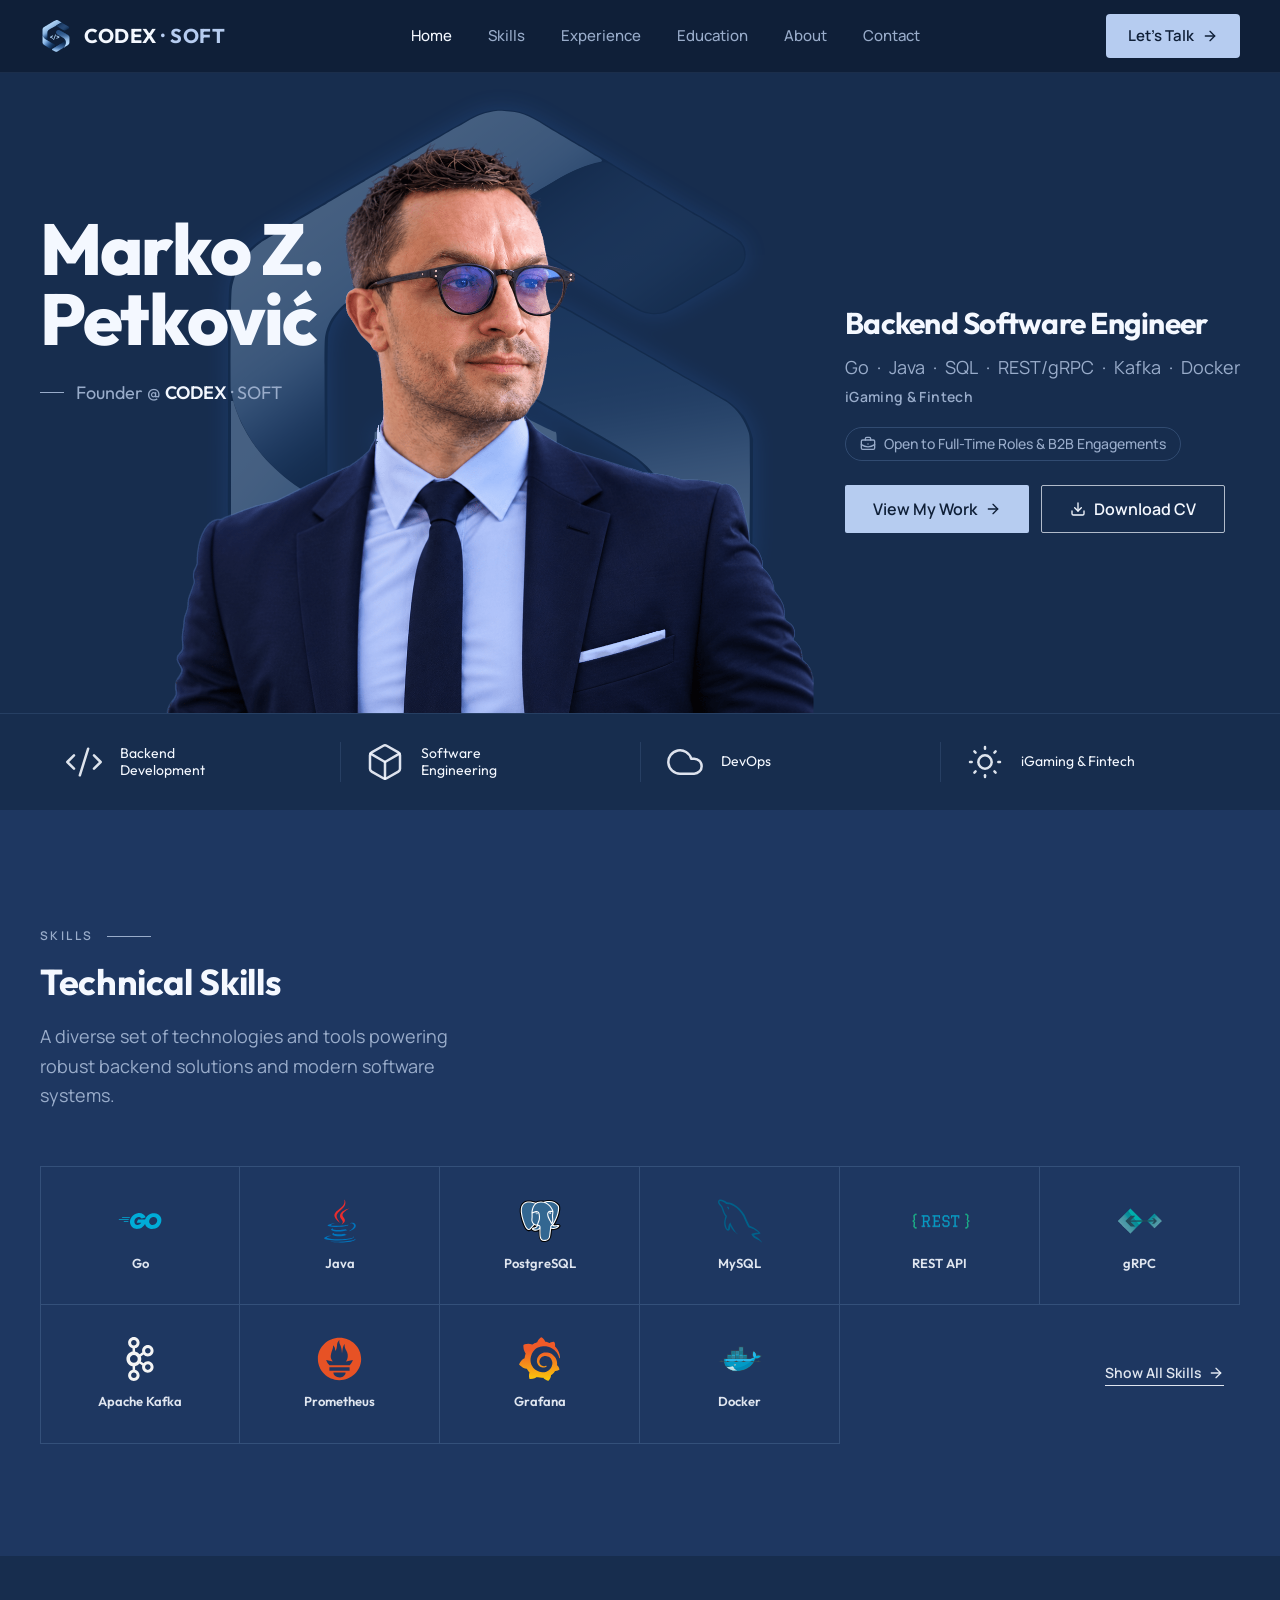
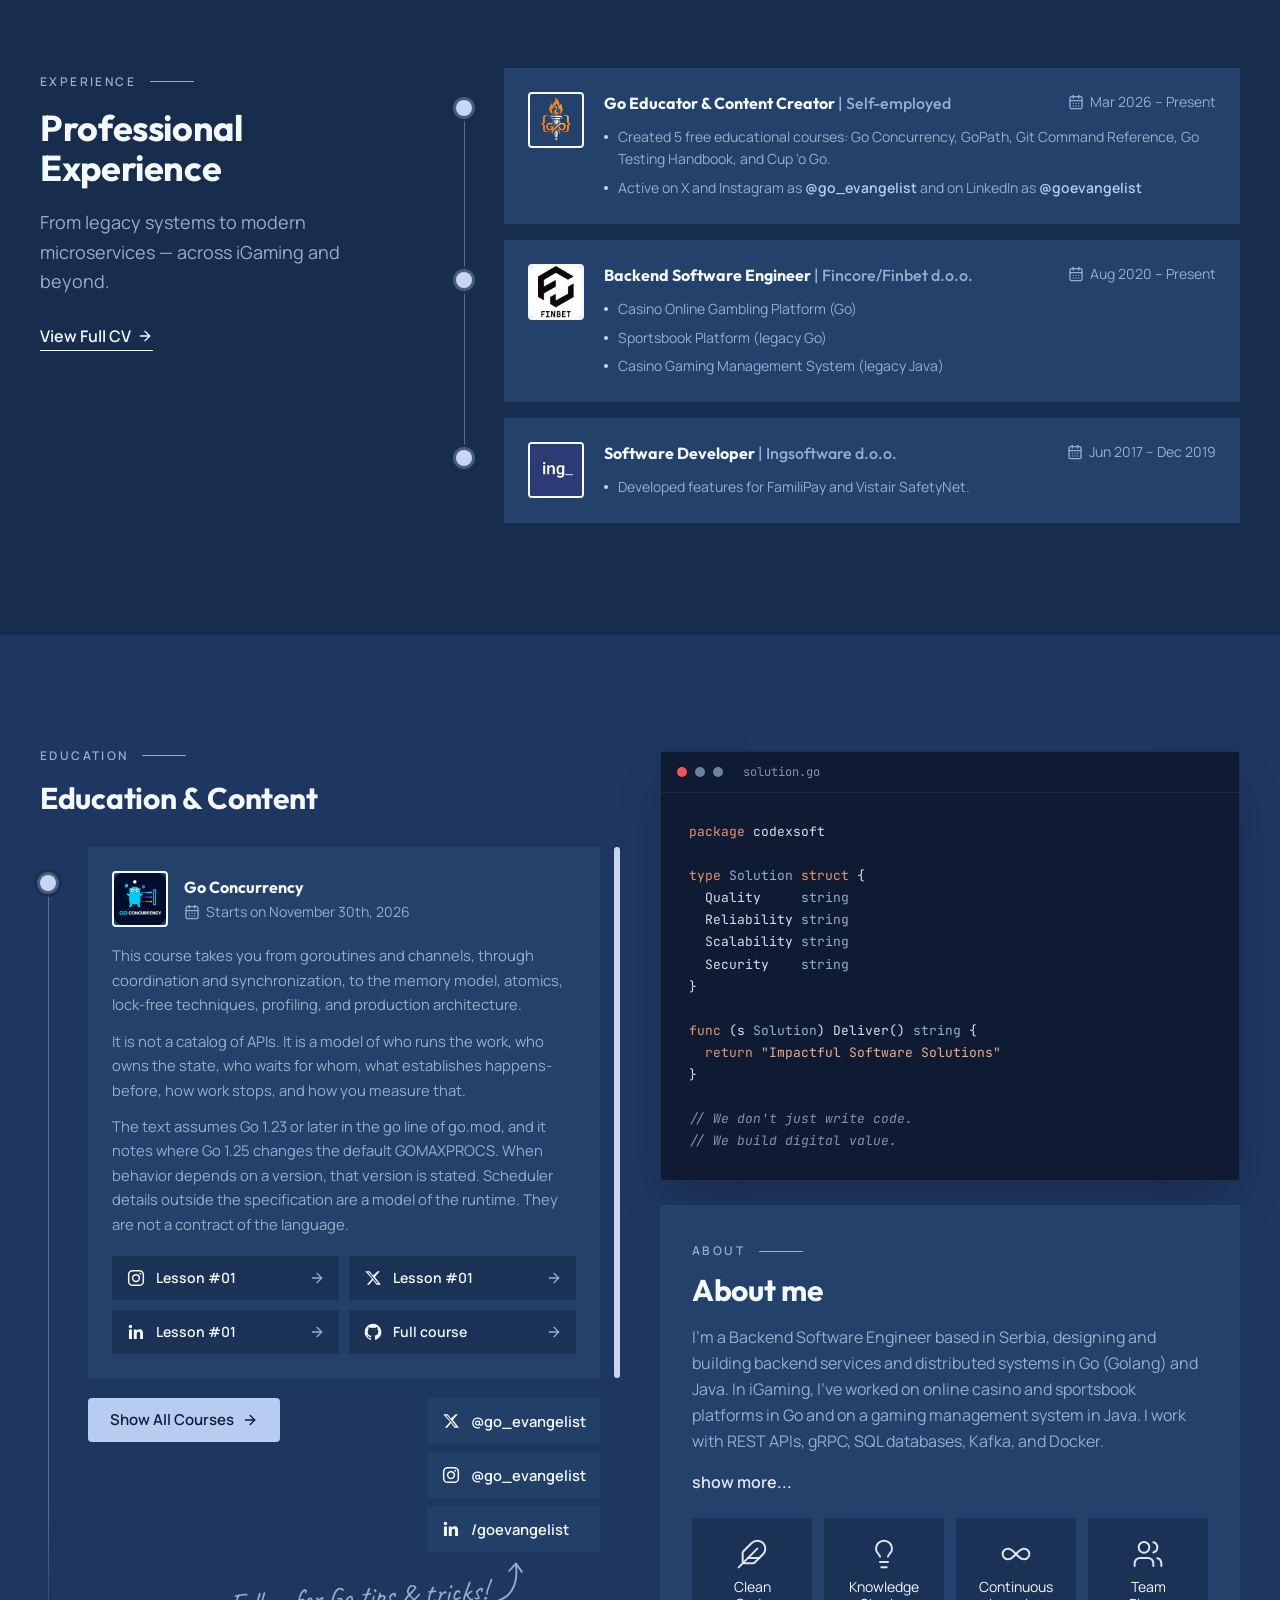
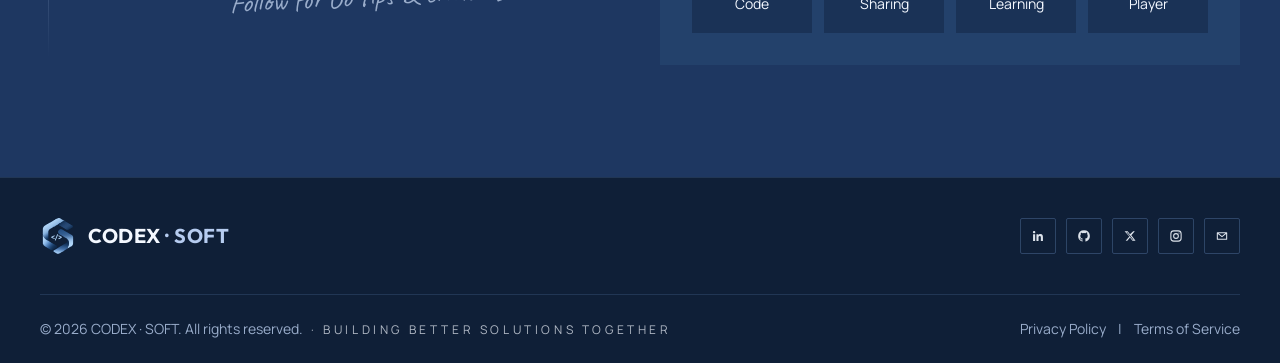
==== index.html @ 7da15341 "Add Prometheus and Grafana to Technical Skills between Kafka and Docker." ====
<!doctype html>
<html lang="en">
<head>
  <meta charset="utf-8">
  <meta name="viewport" content="width=device-width, initial-scale=1">
  <title>Marko Z. Petković — Go &amp; Java Backend Engineer | CODEX · SOFT</title>
  <meta name="description" content="Portfolio of Marko Z. Petković, a Go and Java backend engineer in Serbia. iGaming and fintech experience, plus free courses such as GoPath and Cup 'o Go.">
  <meta name="author" content="Marko Z. Petković">
  <meta name="theme-color" content="#0f1f37">
  <meta property="og:site_name" content="CODEX · SOFT">
  <meta property="og:title" content="Marko Z. Petković — Go &amp; Java Backend Engineer | CODEX · SOFT">
  <meta property="og:description" content="Portfolio of Marko Z. Petković, a Go and Java backend engineer in Serbia. iGaming and fintech experience, plus free courses such as GoPath and Cup 'o Go.">
  <meta property="og:type" content="website">
  <meta property="og:url" content="https://codexsoft-dev.github.io/">
  <meta property="og:image" content="https://codexsoft-dev.github.io/images/brand/og-image.jpg?v=20261127-2">
  <meta property="og:image:type" content="image/jpeg">
  <meta property="og:image:width" content="1200">
  <meta property="og:image:height" content="630">
  <meta property="og:image:alt" content="Marko Z. Petković — Backend Software Engineer, Founder @ CODEX · SOFT">
  <meta name="twitter:card" content="summary_large_image">
  <meta name="twitter:creator" content="@go_evangelist">
  <meta name="twitter:title" content="Marko Z. Petković — Go &amp; Java Backend Engineer | CODEX · SOFT">
  <meta name="twitter:description" content="Portfolio of Marko Z. Petković, a Go and Java backend engineer in Serbia. iGaming and fintech experience, plus free courses such as GoPath and Cup 'o Go.">
  <meta name="twitter:image" content="https://codexsoft-dev.github.io/images/brand/og-image.jpg?v=20261127-2">
  <meta name="twitter:image:alt" content="Marko Z. Petković — Backend Software Engineer, Founder @ CODEX · SOFT">
  <link rel="canonical" href="https://codexsoft-dev.github.io/">
  <link rel="icon" href="images/brand/favicon.svg" type="image/svg+xml">
  <link rel="icon" href="images/brand/favicon.png" type="image/png" sizes="64x64">
  <link rel="manifest" href="site.webmanifest">
  <link rel="apple-touch-icon" href="images/manifest/apple-touch-icon.png" sizes="180x180">
  <style>html{background-color:#0f1f37}</style>
  <link rel="preconnect" href="https://fonts.googleapis.com">
  <link rel="preconnect" href="https://fonts.gstatic.com" crossorigin>
  <link rel="stylesheet" href="https://fonts.googleapis.com/css2?family=Caveat:wght@700&amp;family=JetBrains+Mono:ital,wght@0,400;1,400&amp;family=Manrope:wght@400;500;600;700&amp;family=Outfit:wght@500;600;700&amp;display=swap">
  <link rel="stylesheet" href="css/style.css?v=20261127-2">
</head>
<body>
  <div class="min-h-screen bg-background">
    <header data-site-header="true" class="sticky top-0 z-40 border-b border-border/40 bg-chrome/95 backdrop-blur">
      <div class="mx-auto flex h-16 max-w-site items-center justify-between gap-6 px-6 lg:h-[4.5rem]">
        <a href="#home" class="flex min-w-0 items-center gap-3">
          <img alt="" aria-hidden="true" width="192" height="192" class="size-8 shrink-0 object-contain" src="images/brand/logo.svg">
          <span class="font-display font-bold tracking-wide whitespace-nowrap text-xl">CODEX <span class="text-primary">·</span> <span class="text-primary">SOFT</span></span>
        </a>
        <nav class="hidden items-center gap-9 lg:flex" aria-label="Primary">
          <a href="#home" class="text-sm font-medium transition-colors hover:text-foreground xl:text-[0.9375rem] text-foreground" data-nav-link>Home</a>
          <a href="#skills" class="text-sm font-medium transition-colors hover:text-foreground xl:text-[0.9375rem] text-muted-foreground" data-nav-link>Skills</a>
          <a href="#experience" class="text-sm font-medium transition-colors hover:text-foreground xl:text-[0.9375rem] text-muted-foreground" data-nav-link>Experience</a>
          <a href="#education" class="text-sm font-medium transition-colors hover:text-foreground xl:text-[0.9375rem] text-muted-foreground" data-nav-link>Education</a>
          <a href="#about" class="text-sm font-medium transition-colors hover:text-foreground xl:text-[0.9375rem] text-muted-foreground" data-nav-link>About</a>
          <button type="button" class="text-sm font-medium transition-colors hover:text-foreground xl:text-[0.9375rem] text-muted-foreground" data-contact-open>Contact</button>
        </nav>
        <button class="items-center justify-center gap-2 whitespace-nowrap cursor-pointer transition-colors focus-visible:outline-none focus-visible:ring-1 focus-visible:ring-ring disabled:pointer-events-none disabled:opacity-50 disabled:cursor-not-allowed [&amp;_svg]:pointer-events-none [&amp;_svg]:size-4 [&amp;_svg]:shrink-0 bg-primary font-semibold text-primary-foreground hover:bg-primary-glow rounded-md hidden h-11 px-[22px] text-[0.9375rem] lg:inline-flex" data-contact-open>Let's Talk <svg xmlns="http://www.w3.org/2000/svg" width="24" height="24" viewBox="0 0 24 24" fill="none" stroke="currentColor" stroke-width="2" stroke-linecap="round" stroke-linejoin="round" class="lucide lucide-arrow-right" aria-hidden="true"><path d="M5 12h14"></path><path d="m12 5 7 7-7 7"></path></svg></button>
        <button class="inline-flex items-center justify-center gap-2 whitespace-nowrap text-sm cursor-pointer transition-colors focus-visible:outline-none focus-visible:ring-1 focus-visible:ring-ring disabled:pointer-events-none disabled:opacity-50 disabled:cursor-not-allowed [&amp;_svg]:pointer-events-none [&amp;_svg]:size-4 [&amp;_svg]:shrink-0 rounded-sm bg-primary font-semibold text-primary-foreground hover:bg-primary-glow h-9 w-9 lg:hidden" aria-expanded="false" aria-controls="mobile-nav" data-menu-toggle>
          <svg xmlns="http://www.w3.org/2000/svg" width="24" height="24" viewBox="0 0 24 24" fill="none" stroke="currentColor" stroke-width="2" stroke-linecap="round" stroke-linejoin="round" class="lucide lucide-menu" aria-hidden="true" data-icon-open=""><path d="M4 5h16"></path><path d="M4 12h16"></path><path d="M4 19h16"></path></svg>
          <svg xmlns="http://www.w3.org/2000/svg" width="24" height="24" viewBox="0 0 24 24" fill="none" stroke="currentColor" stroke-width="2" stroke-linecap="round" stroke-linejoin="round" class="lucide lucide-x" aria-hidden="true" data-icon-close="" hidden=""><path d="M18 6 6 18"></path><path d="m6 6 12 12"></path></svg>
          <span class="sr-only" data-menu-label>Open menu</span>
        </button>
      </div>
      <nav id="mobile-nav" aria-label="Mobile" class="border-t border-border/50 bg-chrome lg:hidden" hidden>
        <div class="mx-auto flex max-w-site flex-col px-6 py-3">
          <a href="#home" class="font-medium transition-colors hover:text-foreground xl:text-[0.9375rem] text-foreground border-b border-border/40 py-3 text-[0.9375rem]" data-nav-link>Home</a>
          <a href="#skills" class="font-medium transition-colors hover:text-foreground xl:text-[0.9375rem] text-muted-foreground border-b border-border/40 py-3 text-[0.9375rem]" data-nav-link>Skills</a>
          <a href="#experience" class="font-medium transition-colors hover:text-foreground xl:text-[0.9375rem] text-muted-foreground border-b border-border/40 py-3 text-[0.9375rem]" data-nav-link>Experience</a>
          <a href="#education" class="font-medium transition-colors hover:text-foreground xl:text-[0.9375rem] text-muted-foreground border-b border-border/40 py-3 text-[0.9375rem]" data-nav-link>Education</a>
          <a href="#about" class="font-medium transition-colors hover:text-foreground xl:text-[0.9375rem] text-muted-foreground border-b border-border/40 py-3 text-[0.9375rem]" data-nav-link>About</a>
          <button type="button" class="font-medium transition-colors hover:text-foreground xl:text-[0.9375rem] text-muted-foreground py-3 text-left text-[0.9375rem]" data-contact-open>Contact</button>
        </div>
      </nav>
    </header>
    <main>
      <section id="home" class="relative overflow-hidden bg-background">
        <div class="relative mx-auto max-w-site px-6 md:grid md:grid-cols-[auto_minmax(0,1fr)] md:gap-x-10 lg:block lg:h-[clamp(600px,50vw,720px)]">
          <div class="animate-rise relative z-10 pt-10 md:self-center lg:absolute lg:left-6 lg:top-[22%] lg:pt-0">
            <h1 class="font-display text-5xl font-extrabold sm:text-6xl xl:text-7xl leading-[0.98] tracking-[-0.025em]">Marko Z.<br>Petković</h1>
            <p class="mt-5 flex items-center gap-3 font-display text-lg text-muted-foreground sm:text-xl lg:mt-6 lg:text-base xl:text-lg">
              <span class="h-px w-6 bg-muted-foreground" aria-hidden="true"></span>
              <span>Founder @ <span class="font-semibold text-foreground">CODEX</span> · SOFT</span>
            </p>
          </div>
          <div class="animate-rise relative z-10 mt-8 [animation-delay:120ms] md:mt-0 md:self-center md:justify-self-end md:pt-10 lg:absolute lg:left-[59%] lg:right-6 lg:top-[30%] lg:mt-0"><h2 class="font-display text-2xl font-bold tracking-tight sm:text-3xl md:text-2xl xl:text-3xl">Backend Software Engineer</h2><p class="mt-3 flex flex-wrap items-center gap-x-2 gap-y-1 text-sm text-muted-foreground sm:text-base xl:text-lg">
            <span class="flex items-center gap-2">Go</span>
            <span class="flex items-center gap-2"><span aria-hidden="true">·</span>Java</span>
            <span class="flex items-center gap-2"><span aria-hidden="true">·</span>SQL</span>
            <span class="flex items-center gap-2"><span aria-hidden="true">·</span>REST/gRPC</span>
            <span class="flex items-center gap-2"><span aria-hidden="true">·</span>Kafka</span>
            <span class="flex items-center gap-2"><span aria-hidden="true">·</span>Docker</span>
          </p><p class="mt-1.5 text-sm font-semibold tracking-wide text-muted-foreground">iGaming &amp; Fintech</p><p class="mt-5 inline-flex items-center gap-2 rounded-full border border-border px-3.5 py-1.5 text-xs font-medium text-muted-foreground sm:text-sm"><svg xmlns="http://www.w3.org/2000/svg" width="24" height="24" viewBox="0 0 24 24" fill="none" stroke="currentColor" stroke-width="2" stroke-linecap="round" stroke-linejoin="round" class="lucide lucide-briefcase-business size-4" aria-hidden="true"><path d="M12 12h.01"></path><path d="M16 6V4a2 2 0 0 0-2-2h-4a2 2 0 0 0-2 2v2"></path><path d="M22 13a18.15 18.15 0 0 1-20 0"></path><rect width="20" height="14" x="2" y="6" rx="2"></rect></svg>Open to Full-Time Roles &amp; B2B Engagements</p><div class="mt-6 hidden lg:block">
            <div class="flex flex-wrap items-center gap-3">
              <a href="#experience" class="inline-flex items-center justify-center gap-2 whitespace-nowrap cursor-pointer transition-colors focus-visible:outline-none focus-visible:ring-1 focus-visible:ring-ring disabled:pointer-events-none disabled:opacity-50 disabled:cursor-not-allowed [&amp;_svg]:pointer-events-none [&amp;_svg]:size-4 [&amp;_svg]:shrink-0 rounded-sm bg-primary font-semibold text-primary-foreground hover:bg-primary-glow h-12 px-7 text-base">View My Work <svg xmlns="http://www.w3.org/2000/svg" width="24" height="24" viewBox="0 0 24 24" fill="none" stroke="currentColor" stroke-width="2" stroke-linecap="round" stroke-linejoin="round" class="lucide lucide-arrow-right" aria-hidden="true"><path d="M5 12h14"></path><path d="m12 5 7 7-7 7"></path></svg></a>
              <a href="#experience" class="inline-flex items-center justify-center gap-2 whitespace-nowrap cursor-pointer transition-colors focus-visible:outline-none focus-visible:ring-1 focus-visible:ring-ring disabled:pointer-events-none disabled:opacity-50 disabled:cursor-not-allowed [&amp;_svg]:pointer-events-none [&amp;_svg]:size-4 [&amp;_svg]:shrink-0 rounded-sm border border-foreground/70 font-semibold text-foreground hover:bg-foreground/10 h-12 px-7 text-base"><svg xmlns="http://www.w3.org/2000/svg" width="24" height="24" viewBox="0 0 24 24" fill="none" stroke="currentColor" stroke-width="2" stroke-linecap="round" stroke-linejoin="round" class="lucide lucide-download" aria-hidden="true"><path d="M12 15V3"></path><path d="M21 15v4a2 2 0 0 1-2 2H5a2 2 0 0 1-2-2v-4"></path><path d="m7 10 5 5 5-5"></path></svg> Download CV</a>
            </div>
          </div></div>
          <div class="hero-portrait relative ml-auto mt-[calc(1.125rem+16.6%)] w-[90%] max-w-[520px] sm:mx-auto sm:mt-[calc(1.125rem+96px)] md:col-span-2 lg:absolute lg:bottom-0 lg:left-[38%] lg:mt-0 lg:w-[48%] lg:max-w-none lg:-translate-x-1/2">
            <img alt="" aria-hidden="true" width="1131" height="1302" decoding="async" class="hero-logo" src="images/brand/logo-hero.svg">
            <img alt="Portrait of Marko Z. Petković, Go and Java backend engineer" width="1274" height="1124" fetchpriority="high" class="relative block h-auto w-full" src="images/hero/hero-portrait.png">
          </div>
        </div>
        <div class="border-t border-border/60 lg:hidden">
          <div class="mx-auto max-w-site px-5 py-5 sm:px-6">
            <div class="hero-cta flex flex-wrap items-center gap-3">
              <a href="#experience" class="inline-flex items-center justify-center gap-2 whitespace-nowrap cursor-pointer transition-colors focus-visible:outline-none focus-visible:ring-1 focus-visible:ring-ring disabled:pointer-events-none disabled:opacity-50 disabled:cursor-not-allowed [&amp;_svg]:pointer-events-none [&amp;_svg]:size-4 [&amp;_svg]:shrink-0 rounded-sm bg-primary font-semibold text-primary-foreground hover:bg-primary-glow h-12 px-7 text-base">View My Work <svg xmlns="http://www.w3.org/2000/svg" width="24" height="24" viewBox="0 0 24 24" fill="none" stroke="currentColor" stroke-width="2" stroke-linecap="round" stroke-linejoin="round" class="lucide lucide-arrow-right" aria-hidden="true"><path d="M5 12h14"></path><path d="m12 5 7 7-7 7"></path></svg></a>
              <a href="#experience" class="inline-flex items-center justify-center gap-2 whitespace-nowrap cursor-pointer transition-colors focus-visible:outline-none focus-visible:ring-1 focus-visible:ring-ring disabled:pointer-events-none disabled:opacity-50 disabled:cursor-not-allowed [&amp;_svg]:pointer-events-none [&amp;_svg]:size-4 [&amp;_svg]:shrink-0 rounded-sm border border-foreground/70 font-semibold text-foreground hover:bg-foreground/10 h-12 px-7 text-base"><svg xmlns="http://www.w3.org/2000/svg" width="24" height="24" viewBox="0 0 24 24" fill="none" stroke="currentColor" stroke-width="2" stroke-linecap="round" stroke-linejoin="round" class="lucide lucide-download" aria-hidden="true"><path d="M12 15V3"></path><path d="M21 15v4a2 2 0 0 1-2 2H5a2 2 0 0 1-2-2v-4"></path><path d="m7 10 5 5 5-5"></path></svg> Download CV</a>
              <button class="inline-flex items-center justify-center gap-2 whitespace-nowrap cursor-pointer transition-colors focus-visible:outline-none focus-visible:ring-1 focus-visible:ring-ring disabled:pointer-events-none disabled:opacity-50 disabled:cursor-not-allowed [&amp;_svg]:pointer-events-none [&amp;_svg]:size-4 [&amp;_svg]:shrink-0 rounded-sm bg-primary font-semibold text-primary-foreground hover:bg-primary-glow h-12 px-7 text-base md:ml-auto" data-contact-open>Let's Talk <svg xmlns="http://www.w3.org/2000/svg" width="24" height="24" viewBox="0 0 24 24" fill="none" stroke="currentColor" stroke-width="2" stroke-linecap="round" stroke-linejoin="round" class="lucide lucide-arrow-right" aria-hidden="true"><path d="M5 12h14"></path><path d="m12 5 7 7-7 7"></path></svg></button>
            </div>
          </div>
        </div>
        <div class="border-t border-border/60">
          <ul class="mx-auto grid max-w-site grid-cols-2 md:grid-cols-4 md:px-6 md:py-7">
            <li class="flex min-w-0 items-center gap-4 px-6 py-5 md:gap-3 md:px-4 md:py-0 lg:gap-4 lg:px-6 border-b border-border/60 md:border-b-0 md:pl-0">
              <svg xmlns="http://www.w3.org/2000/svg" width="24" height="24" viewBox="0 0 24 24" fill="none" stroke="currentColor" stroke-width="1.5" stroke-linecap="round" stroke-linejoin="round" class="lucide lucide-code-xml size-8 shrink-0 text-foreground/90 lg:size-10" aria-hidden="true"><path d="m18 16 4-4-4-4"></path><path d="m6 8-4 4 4 4"></path><path d="m14.5 4-5 16"></path></svg>
              <span class="font-display text-sm leading-tight">
                <span class="block">Backend</span>
                <span class="block">Development</span>
              </span>
            </li>
            <li class="flex min-w-0 items-center gap-4 px-6 py-5 md:gap-3 md:px-4 md:py-0 lg:gap-4 lg:px-6 border-l border-b border-border/60 md:border-b-0 md:border-l md:border-border/60">
              <svg xmlns="http://www.w3.org/2000/svg" width="24" height="24" viewBox="0 0 24 24" fill="none" stroke="currentColor" stroke-width="1.5" stroke-linecap="round" stroke-linejoin="round" class="lucide lucide-box size-8 shrink-0 text-foreground/90 lg:size-10" aria-hidden="true"><path d="M21 8a2 2 0 0 0-1-1.73l-7-4a2 2 0 0 0-2 0l-7 4A2 2 0 0 0 3 8v8a2 2 0 0 0 1 1.73l7 4a2 2 0 0 0 2 0l7-4A2 2 0 0 0 21 16Z"></path><path d="m3.3 7 8.7 5 8.7-5"></path><path d="M12 22V12"></path></svg>
              <span class="font-display text-sm leading-tight">
                <span class="block">Software</span>
                <span class="block">Engineering</span>
              </span>
            </li>
            <li class="flex min-w-0 items-center gap-4 px-6 py-5 md:gap-3 md:px-4 md:py-0 lg:gap-4 lg:px-6 md:border-l md:border-border/60">
              <svg xmlns="http://www.w3.org/2000/svg" width="24" height="24" viewBox="0 0 24 24" fill="none" stroke="currentColor" stroke-width="1.5" stroke-linecap="round" stroke-linejoin="round" class="lucide lucide-cloud size-8 shrink-0 text-foreground/90 lg:size-10" aria-hidden="true"><path d="M17.5 19H9a7 7 0 1 1 6.71-9h1.79a4.5 4.5 0 1 1 0 9Z"></path></svg>
              <span class="font-display text-sm leading-tight">
                <span class="block">DevOps</span>
              </span>
            </li>
            <li class="flex min-w-0 items-center gap-4 px-6 py-5 md:gap-3 md:px-4 md:py-0 lg:gap-4 lg:px-6 border-l border-border/60 md:border-l md:border-border/60">
              <svg xmlns="http://www.w3.org/2000/svg" width="24" height="24" viewBox="0 0 24 24" fill="none" stroke="currentColor" stroke-width="1.5" stroke-linecap="round" stroke-linejoin="round" class="lucide lucide-sun-medium size-8 shrink-0 text-foreground/90 lg:size-10" aria-hidden="true"><circle cx="12" cy="12" r="4"></circle><path d="M12 3v1"></path><path d="M12 20v1"></path><path d="M3 12h1"></path><path d="M20 12h1"></path><path d="m18.364 5.636-.707.707"></path><path d="m6.343 17.657-.707.707"></path><path d="m5.636 5.636.707.707"></path><path d="m17.657 17.657.707.707"></path></svg>
              <span class="font-display text-sm leading-tight">
                <span class="block">iGaming &amp; Fintech</span>
              </span>
            </li>
          </ul>
        </div>
      </section>
      <section id="skills" class="bg-band py-20 lg:py-28">
        <div class="mx-auto max-w-site px-6"><p class="eyebrow">Skills</p><h2 class="section-title mt-4">Technical Skills</h2><p class="mt-5 max-w-md text-lg leading-relaxed text-muted-foreground">A diverse set of technologies and tools powering robust backend solutions and modern software systems.</p><p class="animate-rise mt-3 max-w-md text-lg leading-relaxed text-muted-foreground" data-skills-more hidden>Technologies, tools, and engineering practices behind reliable, scalable, and maintainable backend systems.</p><ul class="mt-12 flex flex-wrap justify-center gap-y-9 lg:mt-14 lg:gap-y-0" data-skills-grid>
          <li class="group flex min-w-0 basis-1/3 flex-col items-center gap-3 text-center md:basis-1/6 lg:border-b lg:border-r lg:border-border lg:px-3 lg:py-8 lg:border-l lg:border-t">
            <img alt="" aria-hidden="true" loading="lazy" class="h-9 w-14 object-contain transition-transform duration-300 group-hover:-translate-y-1 lg:h-11 lg:w-16" src="images/tech/go.svg">
            <span class="font-display text-xs font-semibold text-foreground/90 min-[481px]:text-[13px]">Go</span>
          </li>
          <li class="group flex min-w-0 basis-1/3 flex-col items-center gap-3 text-center md:basis-1/6 lg:border-b lg:border-r lg:border-border lg:px-3 lg:py-8 lg:border-t">
            <img alt="" aria-hidden="true" loading="lazy" class="h-9 w-14 object-contain transition-transform duration-300 group-hover:-translate-y-1 lg:h-11 lg:w-16" src="images/tech/java.svg">
            <span class="font-display text-xs font-semibold text-foreground/90 min-[481px]:text-[13px]">Java</span>
          </li>
          <li class="group flex min-w-0 basis-1/3 flex-col items-center gap-3 text-center md:basis-1/6 lg:border-b lg:border-r lg:border-border lg:px-3 lg:py-8 lg:border-t">
            <img alt="" aria-hidden="true" loading="lazy" class="h-9 w-14 object-contain transition-transform duration-300 group-hover:-translate-y-1 lg:h-11 lg:w-16" src="images/tech/postgresql.svg">
            <span class="font-display text-xs font-semibold text-foreground/90 min-[481px]:text-[13px]">PostgreSQL</span>
          </li>
          <li class="group flex min-w-0 basis-1/3 flex-col items-center gap-3 text-center md:basis-1/6 lg:border-b lg:border-r lg:border-border lg:px-3 lg:py-8 lg:border-t">
            <img alt="" aria-hidden="true" loading="lazy" class="h-9 w-14 object-contain transition-transform duration-300 group-hover:-translate-y-1 lg:h-11 lg:w-16" src="images/tech/mysql.svg">
            <span class="font-display text-xs font-semibold text-foreground/90 min-[481px]:text-[13px]">MySQL</span>
          </li>
          <li class="group flex min-w-0 basis-1/3 flex-col items-center gap-3 text-center md:basis-1/6 lg:border-b lg:border-r lg:border-border lg:px-3 lg:py-8 lg:border-t">
            <img alt="" aria-hidden="true" loading="lazy" class="h-9 w-14 object-contain transition-transform duration-300 group-hover:-translate-y-1 lg:h-11 lg:w-16" src="images/tech/rest.png">
            <span class="font-display text-xs font-semibold text-foreground/90 min-[481px]:text-[13px]">REST API</span>
          </li>
          <li class="group flex min-w-0 basis-1/3 flex-col items-center gap-3 text-center md:basis-1/6 lg:border-b lg:border-r lg:border-border lg:px-3 lg:py-8 lg:border-t">
            <img alt="" aria-hidden="true" loading="lazy" class="h-9 w-14 object-contain transition-transform duration-300 group-hover:-translate-y-1 lg:h-11 lg:w-16" src="images/tech/grpc.svg">
            <span class="font-display text-xs font-semibold text-foreground/90 min-[481px]:text-[13px]">gRPC</span>
          </li>
          <li class="group flex min-w-0 basis-1/3 flex-col items-center gap-3 text-center md:basis-1/6 lg:border-b lg:border-r lg:border-border lg:px-3 lg:py-8 lg:border-l">
            <img alt="" aria-hidden="true" loading="lazy" class="h-9 w-14 object-contain transition-transform duration-300 group-hover:-translate-y-1 lg:h-11 lg:w-16" src="images/tech/kafka.svg">
            <span class="font-display text-xs font-semibold text-foreground/90 min-[481px]:text-[13px]">Apache Kafka</span>
          </li>
          <li class="group flex min-w-0 basis-1/3 flex-col items-center gap-3 text-center md:basis-1/6 lg:border-b lg:border-r lg:border-border lg:px-3 lg:py-8">
            <img alt="" aria-hidden="true" loading="lazy" class="h-9 w-14 object-contain transition-transform duration-300 group-hover:-translate-y-1 lg:h-11 lg:w-16" src="images/tech/prometheus.svg">
            <span class="font-display text-xs font-semibold text-foreground/90 min-[481px]:text-[13px]">Prometheus</span>
          </li>
          <li class="group flex min-w-0 basis-1/3 flex-col items-center gap-3 text-center md:basis-1/6 lg:border-b lg:border-r lg:border-border lg:px-3 lg:py-8">
            <img alt="" aria-hidden="true" loading="lazy" class="h-9 w-14 object-contain transition-transform duration-300 group-hover:-translate-y-1 lg:h-11 lg:w-16" src="images/tech/grafana.svg">
            <span class="font-display text-xs font-semibold text-foreground/90 min-[481px]:text-[13px]">Grafana</span>
          </li>
          <li class="group flex min-w-0 basis-1/3 flex-col items-center gap-3 text-center md:basis-1/6 lg:border-b lg:border-r lg:border-border lg:px-3 lg:py-8">
            <img alt="" aria-hidden="true" loading="lazy" class="h-9 w-14 object-contain transition-transform duration-300 group-hover:-translate-y-1 lg:h-11 lg:w-16" src="images/tech/docker.svg">
            <span class="font-display text-xs font-semibold text-foreground/90 min-[481px]:text-[13px]">Docker</span>
          </li>
          <li class="group flex min-w-0 basis-1/3 flex-col items-center gap-3 text-center md:basis-1/6 lg:border-b lg:border-r lg:border-border lg:px-3 lg:py-8 animate-rise" data-skill-extra hidden>
            <img alt="" aria-hidden="true" loading="lazy" class="h-9 w-14 object-contain transition-transform duration-300 group-hover:-translate-y-1 lg:h-11 lg:w-16" src="images/tech/rabbitmq.svg">
            <span class="font-display text-xs font-semibold text-foreground/90 min-[481px]:text-[13px]">RabbitMQ</span>
          </li>
          <li class="group flex min-w-0 basis-1/3 flex-col items-center gap-3 text-center md:basis-1/6 lg:border-b lg:border-r lg:border-border lg:px-3 lg:py-8 animate-rise" data-skill-extra hidden>
            <img alt="" aria-hidden="true" loading="lazy" class="h-9 w-14 object-contain transition-transform duration-300 group-hover:-translate-y-1 lg:h-11 lg:w-16" src="images/tech/mongodb.svg">
            <span class="font-display text-xs font-semibold text-foreground/90 min-[481px]:text-[13px]">MongoDB</span>
          </li>
          <li class="group flex min-w-0 basis-1/3 flex-col items-center gap-3 text-center md:basis-1/6 lg:border-b lg:border-r lg:border-border lg:px-3 lg:py-8 lg:border-l animate-rise" data-skill-extra hidden>
            <img alt="" aria-hidden="true" loading="lazy" class="h-9 w-14 object-contain transition-transform duration-300 group-hover:-translate-y-1 lg:h-11 lg:w-16" src="images/tech/mariadb.svg">
            <span class="font-display text-xs font-semibold text-foreground/90 min-[481px]:text-[13px]">MariaDB</span>
          </li>
          <li class="group flex min-w-0 basis-1/3 flex-col items-center gap-3 text-center md:basis-1/6 lg:border-b lg:border-r lg:border-border lg:px-3 lg:py-8 animate-rise" data-skill-extra hidden>
            <img alt="" aria-hidden="true" loading="lazy" class="h-9 w-14 object-contain transition-transform duration-300 group-hover:-translate-y-1 lg:h-11 lg:w-16" src="images/tech/redis.svg">
            <span class="font-display text-xs font-semibold text-foreground/90 min-[481px]:text-[13px]">Redis</span>
          </li>
          <li class="group flex min-w-0 basis-1/3 flex-col items-center gap-3 text-center md:basis-1/6 lg:border-b lg:border-r lg:border-border lg:px-3 lg:py-8 animate-rise" data-skill-extra hidden>
            <img alt="" aria-hidden="true" loading="lazy" class="h-9 w-14 object-contain transition-transform duration-300 group-hover:-translate-y-1 lg:h-11 lg:w-16" src="images/tech/kubernetes.svg">
            <span class="font-display text-xs font-semibold text-foreground/90 min-[481px]:text-[13px]">Kubernetes</span>
          </li>
          <li class="group flex min-w-0 basis-1/3 flex-col items-center gap-3 text-center md:basis-1/6 lg:border-b lg:border-r lg:border-border lg:px-3 lg:py-8 animate-rise" data-skill-extra hidden>
            <img alt="" aria-hidden="true" loading="lazy" class="h-9 w-14 object-contain transition-transform duration-300 group-hover:-translate-y-1 lg:h-11 lg:w-16" src="images/tech/terraform.svg">
            <span class="font-display text-xs font-semibold text-foreground/90 min-[481px]:text-[13px]">Terraform</span>
          </li>
          <li class="group flex min-w-0 basis-1/3 flex-col items-center gap-3 text-center md:basis-1/6 lg:border-b lg:border-r lg:border-border lg:px-3 lg:py-8 animate-rise" data-skill-extra hidden>
            <img alt="" aria-hidden="true" loading="lazy" class="h-9 w-14 object-contain transition-transform duration-300 group-hover:-translate-y-1 lg:h-11 lg:w-16" src="images/tech/gcp.svg">
            <span class="font-display text-xs font-semibold text-foreground/90 min-[481px]:text-[13px]">GCP</span>
          </li>
          <li class="group flex min-w-0 basis-1/3 flex-col items-center gap-3 text-center md:basis-1/6 lg:border-b lg:border-r lg:border-border lg:px-3 lg:py-8 animate-rise" data-skill-extra hidden>
            <img alt="" aria-hidden="true" loading="lazy" class="h-9 w-14 object-contain transition-transform duration-300 group-hover:-translate-y-1 lg:h-11 lg:w-16" src="images/tech/aws.svg">
            <span class="font-display text-xs font-semibold text-foreground/90 min-[481px]:text-[13px]">AWS</span>
          </li>
          <li class="group flex min-w-0 basis-1/3 flex-col items-center gap-3 text-center md:basis-1/6 lg:border-b lg:border-r lg:border-border lg:px-3 lg:py-8 lg:border-l animate-rise" data-skill-extra hidden>
            <img alt="" aria-hidden="true" loading="lazy" class="h-9 w-14 object-contain transition-transform duration-300 group-hover:-translate-y-1 lg:h-11 lg:w-16" src="images/tech/azure.svg">
            <span class="font-display text-xs font-semibold text-foreground/90 min-[481px]:text-[13px]">Azure</span>
          </li>
          <li class="flex basis-1/3 items-center justify-center md:justify-end lg:pr-4" data-skills-expand-row>
            <button type="button" aria-expanded="false" class="link-underline inline-flex items-center gap-1.5 text-sm font-semibold text-foreground/90 hover:text-foreground" data-skills-expand>Show All Skills <svg xmlns="http://www.w3.org/2000/svg" width="24" height="24" viewBox="0 0 24 24" fill="none" stroke="currentColor" stroke-width="2" stroke-linecap="round" stroke-linejoin="round" class="lucide lucide-arrow-right size-4" aria-hidden="true"><path d="M5 12h14"></path><path d="m12 5 7 7-7 7"></path></svg></button>
          </li>
        </ul><div class="mt-10 flex justify-center md:justify-end lg:pr-4" data-skills-collapse-row hidden>
          <button type="button" aria-expanded="true" class="link-underline inline-flex items-center gap-1.5 text-sm font-semibold text-foreground/90 hover:text-foreground" data-skills-collapse>Show Fewer Skills <svg xmlns="http://www.w3.org/2000/svg" width="24" height="24" viewBox="0 0 24 24" fill="none" stroke="currentColor" stroke-width="2" stroke-linecap="round" stroke-linejoin="round" class="lucide lucide-arrow-left size-4" aria-hidden="true"><path d="m12 19-7-7 7-7"></path><path d="M19 12H5"></path></svg></button>
        </div></div>
      </section>
      <section id="experience" class="bg-background py-20 lg:py-28">
        <div class="mx-auto grid max-w-site gap-12 px-6 lg:grid-cols-[minmax(0,22rem)_minmax(0,1fr)] lg:gap-16">
          <div><p class="eyebrow">Experience</p><h2 class="section-title mt-4">Professional <br class="hidden lg:block">Experience</h2><p class="mt-5 max-w-sm text-lg leading-relaxed text-muted-foreground">From legacy systems to modern microservices — across iGaming and beyond.</p><a href="#experience" class="link-underline mt-7 inline-flex items-center gap-1.5 text-base font-semibold">View Full CV <svg xmlns="http://www.w3.org/2000/svg" width="24" height="24" viewBox="0 0 24 24" fill="none" stroke="currentColor" stroke-width="2" stroke-linecap="round" stroke-linejoin="round" class="lucide lucide-arrow-right size-4" aria-hidden="true"><path d="M5 12h14"></path><path d="m12 5 7 7-7 7"></path></svg></a></div>
          <ol class="relative space-y-4 pl-9 lg:pl-12">
            <span aria-hidden="true" class="absolute bottom-14 left-[7.5px] top-12 w-px bg-rail"></span>
            <li class="relative">
              <span aria-hidden="true" class="timeline-node absolute -left-9 top-8 lg:-left-12"></span>
              <article class="flex gap-4 bg-card p-5 sm:gap-5 sm:p-6">
                <img alt="Go Evangelist logo" width="128" height="128" loading="lazy" class="size-11 shrink-0 rounded-md border-2 border-foreground object-cover sm:size-14" src="images/experience/go-evangelist.png">
                <div class="min-w-0 flex-1">
                  <div class="flex flex-col gap-1 sm:flex-row sm:items-start sm:justify-between sm:gap-6">
                    <h3 class="font-display text-base font-bold leading-snug">Go Educator &amp; Content Creator<span class="font-medium text-muted-foreground"> | Self-employed</span></h3>
                    <span class="flex shrink-0 items-center gap-1.5 text-sm text-muted-foreground"><svg xmlns="http://www.w3.org/2000/svg" width="24" height="24" viewBox="0 0 24 24" fill="none" stroke="currentColor" stroke-width="2" stroke-linecap="round" stroke-linejoin="round" class="lucide lucide-calendar-days size-4" aria-hidden="true"><path d="M8 2v4"></path><path d="M16 2v4"></path><rect width="18" height="18" x="3" y="4" rx="2"></rect><path d="M3 10h18"></path><path d="M8 14h.01"></path><path d="M12 14h.01"></path><path d="M16 14h.01"></path><path d="M8 18h.01"></path><path d="M12 18h.01"></path><path d="M16 18h.01"></path></svg>Mar 2026 – Present</span>
                  </div>
                  <ul class="mt-3 space-y-1.5 text-sm leading-relaxed text-muted-foreground">
                    <li class="flex gap-2.5">
                      <span aria-hidden="true" class="mt-[0.55rem] size-1 shrink-0 rounded-full bg-node"></span>
                      <span><span>Created 5 free educational courses: Go Concurrency, GoPath, Git Command Reference, Go Testing Handbook, and Cup 'o Go.</span></span>
                    </li>
                    <li class="flex gap-2.5">
                      <span aria-hidden="true" class="mt-[0.55rem] size-1 shrink-0 rounded-full bg-node"></span>
                      <span><span>Active on X and Instagram as </span><strong class="font-semibold text-primary">@go_evangelist</strong><span> and on LinkedIn as </span><strong class="font-semibold text-primary">@goevangelist</strong><span></span></span>
                    </li>
                  </ul>
                </div>
              </article>
            </li>
            <li class="relative">
              <span aria-hidden="true" class="timeline-node absolute -left-9 top-8 lg:-left-12"></span>
              <article class="flex gap-4 bg-card p-5 sm:gap-5 sm:p-6">
                <img alt="Fincore/Finbet logo" width="128" height="128" loading="lazy" class="size-11 shrink-0 rounded-md border-2 border-foreground object-cover sm:size-14" src="images/experience/finbet.png">
                <div class="min-w-0 flex-1">
                  <div class="flex flex-col gap-1 sm:flex-row sm:items-start sm:justify-between sm:gap-6">
                    <h3 class="font-display text-base font-bold leading-snug">Backend Software Engineer<span class="font-medium text-muted-foreground"> | Fincore/Finbet d.o.o.</span></h3>
                    <span class="flex shrink-0 items-center gap-1.5 text-sm text-muted-foreground"><svg xmlns="http://www.w3.org/2000/svg" width="24" height="24" viewBox="0 0 24 24" fill="none" stroke="currentColor" stroke-width="2" stroke-linecap="round" stroke-linejoin="round" class="lucide lucide-calendar-days size-4" aria-hidden="true"><path d="M8 2v4"></path><path d="M16 2v4"></path><rect width="18" height="18" x="3" y="4" rx="2"></rect><path d="M3 10h18"></path><path d="M8 14h.01"></path><path d="M12 14h.01"></path><path d="M16 14h.01"></path><path d="M8 18h.01"></path><path d="M12 18h.01"></path><path d="M16 18h.01"></path></svg>Aug 2020 – Present</span>
                  </div>
                  <ul class="mt-3 space-y-1.5 text-sm leading-relaxed text-muted-foreground">
                    <li class="flex gap-2.5">
                      <span aria-hidden="true" class="mt-[0.55rem] size-1 shrink-0 rounded-full bg-node"></span>
                      <span><span>Casino Online Gambling Platform (Go)</span></span>
                    </li>
                    <li class="flex gap-2.5">
                      <span aria-hidden="true" class="mt-[0.55rem] size-1 shrink-0 rounded-full bg-node"></span>
                      <span><span>Sportsbook Platform (legacy Go)</span></span>
                    </li>
                    <li class="flex gap-2.5">
                      <span aria-hidden="true" class="mt-[0.55rem] size-1 shrink-0 rounded-full bg-node"></span>
                      <span><span>Casino Gaming Management System (legacy Java)</span></span>
                    </li>
                  </ul>
                </div>
              </article>
            </li>
            <li class="relative">
              <span aria-hidden="true" class="timeline-node absolute -left-9 top-8 lg:-left-12"></span>
              <article class="flex gap-4 bg-card p-5 sm:gap-5 sm:p-6">
                <img alt="Ingsoftware logo" width="128" height="128" loading="lazy" class="size-11 shrink-0 rounded-md border-2 border-foreground object-cover sm:size-14" src="images/experience/ingsoftware.png">
                <div class="min-w-0 flex-1">
                  <div class="flex flex-col gap-1 sm:flex-row sm:items-start sm:justify-between sm:gap-6">
                    <h3 class="font-display text-base font-bold leading-snug">Software Developer<span class="font-medium text-muted-foreground"> | Ingsoftware d.o.o.</span></h3>
                    <span class="flex shrink-0 items-center gap-1.5 text-sm text-muted-foreground"><svg xmlns="http://www.w3.org/2000/svg" width="24" height="24" viewBox="0 0 24 24" fill="none" stroke="currentColor" stroke-width="2" stroke-linecap="round" stroke-linejoin="round" class="lucide lucide-calendar-days size-4" aria-hidden="true"><path d="M8 2v4"></path><path d="M16 2v4"></path><rect width="18" height="18" x="3" y="4" rx="2"></rect><path d="M3 10h18"></path><path d="M8 14h.01"></path><path d="M12 14h.01"></path><path d="M16 14h.01"></path><path d="M8 18h.01"></path><path d="M12 18h.01"></path><path d="M16 18h.01"></path></svg>Jun 2017 – Dec 2019</span>
                  </div>
                  <ul class="mt-3 space-y-1.5 text-sm leading-relaxed text-muted-foreground">
                    <li class="flex gap-2.5">
                      <span aria-hidden="true" class="mt-[0.55rem] size-1 shrink-0 rounded-full bg-node"></span>
                      <span><span>Developed features for FamiliPay and Vistair SafetyNet.</span></span>
                    </li>
                  </ul>
                </div>
              </article>
            </li>
          </ol>
        </div>
      </section>
      <section class="bg-band py-20 lg:py-28">
        <div class="mx-auto grid max-w-site gap-12 px-6 lg:grid-cols-[minmax(0,1fr)_minmax(0,1fr)] lg:gap-10">
          <div id="education" class="flex min-w-0 scroll-mt-[10.5rem] flex-col lg:scroll-mt-[12.5rem]">
            <p class="eyebrow">Education</p>
            <h2 class="card-title mt-4">Education &amp; Content</h2>
            <div class="relative mt-8 lg:min-h-[30rem] lg:flex-1">
              <div class="edu-bottom relative flex flex-col lg:absolute lg:inset-0">
                <span aria-hidden="true" class="timeline-rail-fade absolute bottom-2 left-[7.5px] top-9 w-px"></span>
                <div class="edu-list relative flex min-h-0 shrink flex-col">
                  <ol aria-label="Courses" tabindex="0" class="scroll-custom relative -ml-2 max-h-[80svh] min-h-0 space-y-5 pl-10 pr-4 outline-none lg:max-h-none lg:pl-14 lg:pr-5" data-courses-list data-reveal-host>
                    <li class="relative">
                      <span aria-hidden="true" class="timeline-node absolute -left-8 top-7 lg:-left-12"></span>
                      <article class="bg-card p-4 sm:p-6">
                        <div class="flex items-center gap-4">
                          <img alt="Go Concurrency course logo" width="128" height="128" loading="lazy" class="size-12 shrink-0 rounded-md border-2 border-foreground object-cover sm:size-14" src="images/course/go-concurrency-dark.png">
                          <div class="min-w-0">
                            <h3 class="font-display text-base font-bold leading-snug">Go Concurrency</h3>
                            <p class="mt-1 flex items-center gap-1.5 text-sm text-muted-foreground"><svg xmlns="http://www.w3.org/2000/svg" width="24" height="24" viewBox="0 0 24 24" fill="none" stroke="currentColor" stroke-width="2" stroke-linecap="round" stroke-linejoin="round" class="lucide lucide-calendar-days size-4 shrink-0" aria-hidden="true"><path d="M8 2v4"></path><path d="M16 2v4"></path><rect width="18" height="18" x="3" y="4" rx="2"></rect><path d="M3 10h18"></path><path d="M8 14h.01"></path><path d="M12 14h.01"></path><path d="M16 14h.01"></path><path d="M8 18h.01"></path><path d="M12 18h.01"></path><path d="M16 18h.01"></path></svg>Starts on November 30th, 2026</p>
                          </div>
                        </div>
                        <div class="mt-4 space-y-3 text-[0.925rem] leading-[1.65] text-muted-foreground">
                          <p>This course takes you from goroutines and channels, through coordination and synchronization, to the memory model, atomics, lock-free techniques, profiling, and production architecture.</p>
                          <p>It is not a catalog of APIs. It is a model of who runs the work, who owns the state, who waits for whom, what establishes happens-before, how work stops, and how you measure that.</p>
                          <p>The text assumes Go 1.23 or later in the go line of go.mod, and it notes where Go 1.25 changes the default GOMAXPROCS. When behavior depends on a version, that version is stated. Scheduler details outside the specification are a model of the runtime. They are not a contract of the language.</p>
                        </div>
                        <ul class="mt-5 grid grid-cols-1 gap-2 min-[480px]:grid-cols-2 sm:gap-2.5">
                          <li class="min-w-0">
                            <a href="https://www.instagram.com/go_evangelist" target="_blank" rel="noopener noreferrer" aria-label="instagram, Lesson #01" class="group flex items-center gap-2 bg-inset px-3 py-3 text-sm font-semibold transition-colors hover:bg-accent sm:gap-2.5 sm:px-3.5">
                              <svg class="size-5 shrink-0" viewBox="0 0 24 24" aria-hidden="true" fill="none" stroke="currentColor" stroke-width="1.8"><rect x="3.2" y="3.2" width="17.6" height="17.6" rx="5"></rect><circle cx="12" cy="12" r="4.05"></circle><circle cx="17.15" cy="6.85" r="1.05" fill="currentColor" stroke="none"></circle></svg>
                              <span class="truncate">Lesson #01</span>
                              <svg xmlns="http://www.w3.org/2000/svg" width="24" height="24" viewBox="0 0 24 24" fill="none" stroke="currentColor" stroke-width="2" stroke-linecap="round" stroke-linejoin="round" class="lucide lucide-arrow-right ml-auto size-4 shrink-0 text-muted-foreground transition-transform group-hover:translate-x-0.5" aria-hidden="true"><path d="M5 12h14"></path><path d="m12 5 7 7-7 7"></path></svg>
                            </a>
                          </li>
                          <li class="min-w-0">
                            <a href="https://x.com/go_evangelist" target="_blank" rel="noopener noreferrer" aria-label="x, Lesson #01" class="group flex items-center gap-2 bg-inset px-3 py-3 text-sm font-semibold transition-colors hover:bg-accent sm:gap-2.5 sm:px-3.5">
                              <svg class="size-5 shrink-0" viewBox="0 0 24 24" aria-hidden="true"><path fill="currentColor" d="M17.5 4h2.7l-5.9 6.7L21.5 20h-5.3l-4.2-5.5L7.4 20H4.6l6.3-7.2L2.7 4h5.4l3.8 5L17.5 4zm-.9 14.4h1.5L7.5 5.5H5.9l10.7 12.9z"></path></svg>
                              <span class="truncate">Lesson #01</span>
                              <svg xmlns="http://www.w3.org/2000/svg" width="24" height="24" viewBox="0 0 24 24" fill="none" stroke="currentColor" stroke-width="2" stroke-linecap="round" stroke-linejoin="round" class="lucide lucide-arrow-right ml-auto size-4 shrink-0 text-muted-foreground transition-transform group-hover:translate-x-0.5" aria-hidden="true"><path d="M5 12h14"></path><path d="m12 5 7 7-7 7"></path></svg>
                            </a>
                          </li>
                          <li class="min-w-0">
                            <a href="https://www.linkedin.com/in/goevangelist" target="_blank" rel="noopener noreferrer" aria-label="linkedin, Lesson #01" class="group flex items-center gap-2 bg-inset px-3 py-3 text-sm font-semibold transition-colors hover:bg-accent sm:gap-2.5 sm:px-3.5">
                              <svg class="size-5 shrink-0" viewBox="0 0 24 24" aria-hidden="true"><path fill="currentColor" d="M20.447 20.452h-3.554v-5.569c0-1.328-.027-3.037-1.852-3.037-1.853 0-2.136 1.445-2.136 2.939v5.667H9.351V9h3.414v1.561h.046c.477-.9 1.637-1.85 3.37-1.85 3.601 0 4.267 2.37 4.267 5.455v6.286zM5.337 7.433c-1.144 0-2.063-.926-2.063-2.065 0-1.138.92-2.063 2.063-2.063 1.14 0 2.064.925 2.064 2.063 0 1.139-.925 2.065-2.064 2.065zm1.782 13.019H3.555V9h3.564v11.452z"></path></svg>
                              <span class="truncate">Lesson #01</span>
                              <svg xmlns="http://www.w3.org/2000/svg" width="24" height="24" viewBox="0 0 24 24" fill="none" stroke="currentColor" stroke-width="2" stroke-linecap="round" stroke-linejoin="round" class="lucide lucide-arrow-right ml-auto size-4 shrink-0 text-muted-foreground transition-transform group-hover:translate-x-0.5" aria-hidden="true"><path d="M5 12h14"></path><path d="m12 5 7 7-7 7"></path></svg>
                            </a>
                          </li>
                          <li class="min-w-0">
                            <a href="https://github.com/golang-evangelist/handbook/tree/main/golang%2Fgo-concurrency" target="_blank" rel="noopener noreferrer" aria-label="github, Full course" class="group flex items-center gap-2 bg-inset px-3 py-3 text-sm font-semibold transition-colors hover:bg-accent sm:gap-2.5 sm:px-3.5">
                              <svg class="size-5 shrink-0" viewBox="0 0 24 24" aria-hidden="true"><path fill="currentColor" d="M12 2a10 10 0 0 0-3.16 19.49c.5.09.68-.22.68-.48v-1.7c-2.78.6-3.37-1.17-3.37-1.17-.45-1.16-1.1-1.47-1.1-1.47-.9-.62.07-.6.07-.6 1 .07 1.53 1.03 1.53 1.03.9 1.53 2.36 1.09 2.94.83.09-.65.35-1.09.63-1.34-2.22-.25-4.56-1.11-4.56-4.95 0-1.1.39-1.99 1.03-2.69-.1-.25-.45-1.27.1-2.64 0 0 .84-.27 2.75 1.02A9.56 9.56 0 0 1 12 6.8a9.56 9.56 0 0 1 2.5.34c1.9-1.29 2.74-1.02 2.74-1.02.56 1.37.21 2.39.1 2.64.64.7 1.03 1.59 1.03 2.69 0 3.85-2.34 4.7-4.57 4.95.36.31.68.92.68 1.86v2.76c0 .26.18.58.69.48A10 10 0 0 0 12 2z"></path></svg>
                              <span class="truncate">Full course</span>
                              <svg xmlns="http://www.w3.org/2000/svg" width="24" height="24" viewBox="0 0 24 24" fill="none" stroke="currentColor" stroke-width="2" stroke-linecap="round" stroke-linejoin="round" class="lucide lucide-arrow-right ml-auto size-4 shrink-0 text-muted-foreground transition-transform group-hover:translate-x-0.5" aria-hidden="true"><path d="M5 12h14"></path><path d="m12 5 7 7-7 7"></path></svg>
                            </a>
                          </li>
                        </ul>
                      </article>
                    </li>
                    <li class="relative animate-rise" data-course-extra hidden>
                      <span aria-hidden="true" class="timeline-node absolute -left-8 top-7 lg:-left-12"></span>
                      <article class="bg-card p-4 sm:p-6">
                        <div class="flex items-center gap-4">
                          <img alt="GoPath – Zero to Gopher course logo" width="128" height="128" loading="lazy" class="size-12 shrink-0 rounded-md border-2 border-foreground object-cover sm:size-14" src="images/course/gopath-zero-to-gopher-light.png">
                          <div class="min-w-0">
                            <h3 class="font-display text-base font-bold leading-snug">GoPath – Zero to Gopher</h3>
                          </div>
                        </div>
                        <div class="mt-4 space-y-3 text-[0.925rem] leading-[1.65] text-muted-foreground">
                          <p>The course takes you from the first program to services, tests, concurrency, secure code, profiling, and tools around the Go ecosystem. Each lesson explains the mechanism, shows code, and breaks down the decision: why Go works exactly that way and what trade-off that decision carries.</p>
                          <p>The target language version is Go 1.22+. Where a lesson depends on a newer API, that is noted in the text itself.</p>
                          <p>The course has 227 lessons in three modules: 01-Basics, 02-Intermediate, and 03-Others. The basics are areas 01 through 08.</p>
                        </div>
                        <ul class="mt-5 grid grid-cols-1 gap-2 min-[480px]:grid-cols-2 sm:gap-2.5">
                          <li class="min-w-0">
                            <a href="https://www.instagram.com/p/De5MXs6ldnx/" target="_blank" rel="noopener noreferrer" aria-label="instagram, Full course" class="group flex items-center gap-2 bg-inset px-3 py-3 text-sm font-semibold transition-colors hover:bg-accent sm:gap-2.5 sm:px-3.5">
                              <svg class="size-5 shrink-0" viewBox="0 0 24 24" aria-hidden="true" fill="none" stroke="currentColor" stroke-width="1.8"><rect x="3.2" y="3.2" width="17.6" height="17.6" rx="5"></rect><circle cx="12" cy="12" r="4.05"></circle><circle cx="17.15" cy="6.85" r="1.05" fill="currentColor" stroke="none"></circle></svg>
                              <span class="truncate">Full course</span>
                              <svg xmlns="http://www.w3.org/2000/svg" width="24" height="24" viewBox="0 0 24 24" fill="none" stroke="currentColor" stroke-width="2" stroke-linecap="round" stroke-linejoin="round" class="lucide lucide-arrow-right ml-auto size-4 shrink-0 text-muted-foreground transition-transform group-hover:translate-x-0.5" aria-hidden="true"><path d="M5 12h14"></path><path d="m12 5 7 7-7 7"></path></svg>
                            </a>
                          </li>
                          <li class="min-w-0">
                            <a href="https://x.com/go_evangelist/status/2114117036620345756" target="_blank" rel="noopener noreferrer" aria-label="x, Lesson #01" class="group flex items-center gap-2 bg-inset px-3 py-3 text-sm font-semibold transition-colors hover:bg-accent sm:gap-2.5 sm:px-3.5">
                              <svg class="size-5 shrink-0" viewBox="0 0 24 24" aria-hidden="true"><path fill="currentColor" d="M17.5 4h2.7l-5.9 6.7L21.5 20h-5.3l-4.2-5.5L7.4 20H4.6l6.3-7.2L2.7 4h5.4l3.8 5L17.5 4zm-.9 14.4h1.5L7.5 5.5H5.9l10.7 12.9z"></path></svg>
                              <span class="truncate">Lesson #01</span>
                              <svg xmlns="http://www.w3.org/2000/svg" width="24" height="24" viewBox="0 0 24 24" fill="none" stroke="currentColor" stroke-width="2" stroke-linecap="round" stroke-linejoin="round" class="lucide lucide-arrow-right ml-auto size-4 shrink-0 text-muted-foreground transition-transform group-hover:translate-x-0.5" aria-hidden="true"><path d="M5 12h14"></path><path d="m12 5 7 7-7 7"></path></svg>
                            </a>
                          </li>
                          <li class="min-w-0">
                            <a href="https://www.linkedin.com/in/goevangelist" target="_blank" rel="noopener noreferrer" aria-label="linkedin, Lesson #01" class="group flex items-center gap-2 bg-inset px-3 py-3 text-sm font-semibold transition-colors hover:bg-accent sm:gap-2.5 sm:px-3.5">
                              <svg class="size-5 shrink-0" viewBox="0 0 24 24" aria-hidden="true"><path fill="currentColor" d="M20.447 20.452h-3.554v-5.569c0-1.328-.027-3.037-1.852-3.037-1.853 0-2.136 1.445-2.136 2.939v5.667H9.351V9h3.414v1.561h.046c.477-.9 1.637-1.85 3.37-1.85 3.601 0 4.267 2.37 4.267 5.455v6.286zM5.337 7.433c-1.144 0-2.063-.926-2.063-2.065 0-1.138.92-2.063 2.063-2.063 1.14 0 2.064.925 2.064 2.063 0 1.139-.925 2.065-2.064 2.065zm1.782 13.019H3.555V9h3.564v11.452z"></path></svg>
                              <span class="truncate">Lesson #01</span>
                              <svg xmlns="http://www.w3.org/2000/svg" width="24" height="24" viewBox="0 0 24 24" fill="none" stroke="currentColor" stroke-width="2" stroke-linecap="round" stroke-linejoin="round" class="lucide lucide-arrow-right ml-auto size-4 shrink-0 text-muted-foreground transition-transform group-hover:translate-x-0.5" aria-hidden="true"><path d="M5 12h14"></path><path d="m12 5 7 7-7 7"></path></svg>
                            </a>
                          </li>
                          <li class="min-w-0">
                            <a href="https://github.com/golang-evangelist/handbook/tree/main/golang%2Fgo-path" target="_blank" rel="noopener noreferrer" aria-label="github, Full course" class="group flex items-center gap-2 bg-inset px-3 py-3 text-sm font-semibold transition-colors hover:bg-accent sm:gap-2.5 sm:px-3.5">
                              <svg class="size-5 shrink-0" viewBox="0 0 24 24" aria-hidden="true"><path fill="currentColor" d="M12 2a10 10 0 0 0-3.16 19.49c.5.09.68-.22.68-.48v-1.7c-2.78.6-3.37-1.17-3.37-1.17-.45-1.16-1.1-1.47-1.1-1.47-.9-.62.07-.6.07-.6 1 .07 1.53 1.03 1.53 1.03.9 1.53 2.36 1.09 2.94.83.09-.65.35-1.09.63-1.34-2.22-.25-4.56-1.11-4.56-4.95 0-1.1.39-1.99 1.03-2.69-.1-.25-.45-1.27.1-2.64 0 0 .84-.27 2.75 1.02A9.56 9.56 0 0 1 12 6.8a9.56 9.56 0 0 1 2.5.34c1.9-1.29 2.74-1.02 2.74-1.02.56 1.37.21 2.39.1 2.64.64.7 1.03 1.59 1.03 2.69 0 3.85-2.34 4.7-4.57 4.95.36.31.68.92.68 1.86v2.76c0 .26.18.58.69.48A10 10 0 0 0 12 2z"></path></svg>
                              <span class="truncate">Full course</span>
                              <svg xmlns="http://www.w3.org/2000/svg" width="24" height="24" viewBox="0 0 24 24" fill="none" stroke="currentColor" stroke-width="2" stroke-linecap="round" stroke-linejoin="round" class="lucide lucide-arrow-right ml-auto size-4 shrink-0 text-muted-foreground transition-transform group-hover:translate-x-0.5" aria-hidden="true"><path d="M5 12h14"></path><path d="m12 5 7 7-7 7"></path></svg>
                            </a>
                          </li>
                        </ul>
                      </article>
                    </li>
                    <li class="relative animate-rise" data-course-extra hidden>
                      <span aria-hidden="true" class="timeline-node absolute -left-8 top-7 lg:-left-12"></span>
                      <article class="bg-card p-4 sm:p-6">
                        <div class="flex items-center gap-4">
                          <img alt="Git Command Reference course logo" width="128" height="128" loading="lazy" class="size-12 shrink-0 rounded-md border-2 border-foreground object-cover sm:size-14" src="images/course/git-command-reference-dark.png">
                          <div class="min-w-0">
                            <h3 class="font-display text-base font-bold leading-snug">Git Command Reference</h3>
                          </div>
                        </div>
                        <div class="mt-4 space-y-3 text-[0.925rem] leading-[1.65] text-muted-foreground">
                          <p>A complete practical Git Command Reference for Developers, Software Engineers, and DevOps Engineers.</p>
                          <p>This course is a structured reference of Git commands, organized into 35 thematic chapters. Each chapter is contained in a separate *.md file and can be read independently or as part of the complete Git guide.</p>
                        </div>
                        <ul class="mt-5 grid grid-cols-1 gap-2 min-[480px]:grid-cols-2 sm:gap-2.5">
                          <li class="min-w-0">
                            <a href="https://www.instagram.com/p/DekccLmEhkG" target="_blank" rel="noopener noreferrer" aria-label="instagram, Lesson #01" class="group flex items-center gap-2 bg-inset px-3 py-3 text-sm font-semibold transition-colors hover:bg-accent sm:gap-2.5 sm:px-3.5">
                              <svg class="size-5 shrink-0" viewBox="0 0 24 24" aria-hidden="true" fill="none" stroke="currentColor" stroke-width="1.8"><rect x="3.2" y="3.2" width="17.6" height="17.6" rx="5"></rect><circle cx="12" cy="12" r="4.05"></circle><circle cx="17.15" cy="6.85" r="1.05" fill="currentColor" stroke="none"></circle></svg>
                              <span class="truncate">Lesson #01</span>
                              <svg xmlns="http://www.w3.org/2000/svg" width="24" height="24" viewBox="0 0 24 24" fill="none" stroke="currentColor" stroke-width="2" stroke-linecap="round" stroke-linejoin="round" class="lucide lucide-arrow-right ml-auto size-4 shrink-0 text-muted-foreground transition-transform group-hover:translate-x-0.5" aria-hidden="true"><path d="M5 12h14"></path><path d="m12 5 7 7-7 7"></path></svg>
                            </a>
                          </li>
                          <li class="min-w-0">
                            <a href="https://x.com/go_evangelist/status/2111197058824802392" target="_blank" rel="noopener noreferrer" aria-label="x, Lesson #01" class="group flex items-center gap-2 bg-inset px-3 py-3 text-sm font-semibold transition-colors hover:bg-accent sm:gap-2.5 sm:px-3.5">
                              <svg class="size-5 shrink-0" viewBox="0 0 24 24" aria-hidden="true"><path fill="currentColor" d="M17.5 4h2.7l-5.9 6.7L21.5 20h-5.3l-4.2-5.5L7.4 20H4.6l6.3-7.2L2.7 4h5.4l3.8 5L17.5 4zm-.9 14.4h1.5L7.5 5.5H5.9l10.7 12.9z"></path></svg>
                              <span class="truncate">Lesson #01</span>
                              <svg xmlns="http://www.w3.org/2000/svg" width="24" height="24" viewBox="0 0 24 24" fill="none" stroke="currentColor" stroke-width="2" stroke-linecap="round" stroke-linejoin="round" class="lucide lucide-arrow-right ml-auto size-4 shrink-0 text-muted-foreground transition-transform group-hover:translate-x-0.5" aria-hidden="true"><path d="M5 12h14"></path><path d="m12 5 7 7-7 7"></path></svg>
                            </a>
                          </li>
                          <li class="min-w-0">
                            <a href="https://www.linkedin.com/in/goevangelist" target="_blank" rel="noopener noreferrer" aria-label="linkedin, Lesson #01" class="group flex items-center gap-2 bg-inset px-3 py-3 text-sm font-semibold transition-colors hover:bg-accent sm:gap-2.5 sm:px-3.5">
                              <svg class="size-5 shrink-0" viewBox="0 0 24 24" aria-hidden="true"><path fill="currentColor" d="M20.447 20.452h-3.554v-5.569c0-1.328-.027-3.037-1.852-3.037-1.853 0-2.136 1.445-2.136 2.939v5.667H9.351V9h3.414v1.561h.046c.477-.9 1.637-1.85 3.37-1.85 3.601 0 4.267 2.37 4.267 5.455v6.286zM5.337 7.433c-1.144 0-2.063-.926-2.063-2.065 0-1.138.92-2.063 2.063-2.063 1.14 0 2.064.925 2.064 2.063 0 1.139-.925 2.065-2.064 2.065zm1.782 13.019H3.555V9h3.564v11.452z"></path></svg>
                              <span class="truncate">Lesson #01</span>
                              <svg xmlns="http://www.w3.org/2000/svg" width="24" height="24" viewBox="0 0 24 24" fill="none" stroke="currentColor" stroke-width="2" stroke-linecap="round" stroke-linejoin="round" class="lucide lucide-arrow-right ml-auto size-4 shrink-0 text-muted-foreground transition-transform group-hover:translate-x-0.5" aria-hidden="true"><path d="M5 12h14"></path><path d="m12 5 7 7-7 7"></path></svg>
                            </a>
                          </li>
                          <li class="min-w-0">
                            <a href="https://github.com/golang-evangelist/handbook/tree/main/git%2Fcommand-reference" target="_blank" rel="noopener noreferrer" aria-label="github, Full course" class="group flex items-center gap-2 bg-inset px-3 py-3 text-sm font-semibold transition-colors hover:bg-accent sm:gap-2.5 sm:px-3.5">
                              <svg class="size-5 shrink-0" viewBox="0 0 24 24" aria-hidden="true"><path fill="currentColor" d="M12 2a10 10 0 0 0-3.16 19.49c.5.09.68-.22.68-.48v-1.7c-2.78.6-3.37-1.17-3.37-1.17-.45-1.16-1.1-1.47-1.1-1.47-.9-.62.07-.6.07-.6 1 .07 1.53 1.03 1.53 1.03.9 1.53 2.36 1.09 2.94.83.09-.65.35-1.09.63-1.34-2.22-.25-4.56-1.11-4.56-4.95 0-1.1.39-1.99 1.03-2.69-.1-.25-.45-1.27.1-2.64 0 0 .84-.27 2.75 1.02A9.56 9.56 0 0 1 12 6.8a9.56 9.56 0 0 1 2.5.34c1.9-1.29 2.74-1.02 2.74-1.02.56 1.37.21 2.39.1 2.64.64.7 1.03 1.59 1.03 2.69 0 3.85-2.34 4.7-4.57 4.95.36.31.68.92.68 1.86v2.76c0 .26.18.58.69.48A10 10 0 0 0 12 2z"></path></svg>
                              <span class="truncate">Full course</span>
                              <svg xmlns="http://www.w3.org/2000/svg" width="24" height="24" viewBox="0 0 24 24" fill="none" stroke="currentColor" stroke-width="2" stroke-linecap="round" stroke-linejoin="round" class="lucide lucide-arrow-right ml-auto size-4 shrink-0 text-muted-foreground transition-transform group-hover:translate-x-0.5" aria-hidden="true"><path d="M5 12h14"></path><path d="m12 5 7 7-7 7"></path></svg>
                            </a>
                          </li>
                        </ul>
                      </article>
                    </li>
                    <li class="relative animate-rise" data-course-extra hidden>
                      <span aria-hidden="true" class="timeline-node absolute -left-8 top-7 lg:-left-12"></span>
                      <article class="bg-card p-4 sm:p-6">
                        <div class="flex items-center gap-4">
                          <img alt="Go Testing Handbook course logo" width="128" height="128" loading="lazy" class="size-12 shrink-0 rounded-md border-2 border-foreground object-cover sm:size-14" src="images/course/go-testing-handbook-light.png">
                          <div class="min-w-0">
                            <h3 class="font-display text-base font-bold leading-snug">Go Testing Handbook</h3>
                          </div>
                        </div>
                        <div class="mt-4 space-y-3 text-[0.925rem] leading-[1.65] text-muted-foreground">
                          <p>This course contains a comprehensive tutorial dedicated to testing in the Go (Golang) programming language.</p>
                          <p>The goal is not only to explain how to write tests, but also to explain:</p>
                          <ul class="list-disc space-y-1 pl-5">
                            <li>why a particular testing technique exists,</li>
                            <li>when it should be used,</li>
                            <li>when it should be avoided,</li>
                            <li>and how experienced Go developers organize tests in production projects.</li>
                          </ul>
                          <p>The documentation gradually progresses from basic concepts to advanced topics and is intended for developers who already know the Go language and want to improve the quality of their code.</p>
                        </div>
                        <ul class="mt-5 grid grid-cols-1 gap-2 min-[480px]:grid-cols-2 sm:gap-2.5">
                          <li class="min-w-0">
                            <a href="https://www.instagram.com/p/DbQZaCADCBW/" target="_blank" rel="noopener noreferrer" aria-label="instagram, Lesson #01" class="group flex items-center gap-2 bg-inset px-3 py-3 text-sm font-semibold transition-colors hover:bg-accent sm:gap-2.5 sm:px-3.5">
                              <svg class="size-5 shrink-0" viewBox="0 0 24 24" aria-hidden="true" fill="none" stroke="currentColor" stroke-width="1.8"><rect x="3.2" y="3.2" width="17.6" height="17.6" rx="5"></rect><circle cx="12" cy="12" r="4.05"></circle><circle cx="17.15" cy="6.85" r="1.05" fill="currentColor" stroke="none"></circle></svg>
                              <span class="truncate">Lesson #01</span>
                              <svg xmlns="http://www.w3.org/2000/svg" width="24" height="24" viewBox="0 0 24 24" fill="none" stroke="currentColor" stroke-width="2" stroke-linecap="round" stroke-linejoin="round" class="lucide lucide-arrow-right ml-auto size-4 shrink-0 text-muted-foreground transition-transform group-hover:translate-x-0.5" aria-hidden="true"><path d="M5 12h14"></path><path d="m12 5 7 7-7 7"></path></svg>
                            </a>
                          </li>
                          <li class="min-w-0">
                            <a href="https://x.com/go_evangelist/status/2106476500782399687" target="_blank" rel="noopener noreferrer" aria-label="x, Lesson #01" class="group flex items-center gap-2 bg-inset px-3 py-3 text-sm font-semibold transition-colors hover:bg-accent sm:gap-2.5 sm:px-3.5">
                              <svg class="size-5 shrink-0" viewBox="0 0 24 24" aria-hidden="true"><path fill="currentColor" d="M17.5 4h2.7l-5.9 6.7L21.5 20h-5.3l-4.2-5.5L7.4 20H4.6l6.3-7.2L2.7 4h5.4l3.8 5L17.5 4zm-.9 14.4h1.5L7.5 5.5H5.9l10.7 12.9z"></path></svg>
                              <span class="truncate">Lesson #01</span>
                              <svg xmlns="http://www.w3.org/2000/svg" width="24" height="24" viewBox="0 0 24 24" fill="none" stroke="currentColor" stroke-width="2" stroke-linecap="round" stroke-linejoin="round" class="lucide lucide-arrow-right ml-auto size-4 shrink-0 text-muted-foreground transition-transform group-hover:translate-x-0.5" aria-hidden="true"><path d="M5 12h14"></path><path d="m12 5 7 7-7 7"></path></svg>
                            </a>
                          </li>
                          <li class="min-w-0">
                            <a href="https://www.linkedin.com/in/goevangelist" target="_blank" rel="noopener noreferrer" aria-label="linkedin, Lesson #01" class="group flex items-center gap-2 bg-inset px-3 py-3 text-sm font-semibold transition-colors hover:bg-accent sm:gap-2.5 sm:px-3.5">
                              <svg class="size-5 shrink-0" viewBox="0 0 24 24" aria-hidden="true"><path fill="currentColor" d="M20.447 20.452h-3.554v-5.569c0-1.328-.027-3.037-1.852-3.037-1.853 0-2.136 1.445-2.136 2.939v5.667H9.351V9h3.414v1.561h.046c.477-.9 1.637-1.85 3.37-1.85 3.601 0 4.267 2.37 4.267 5.455v6.286zM5.337 7.433c-1.144 0-2.063-.926-2.063-2.065 0-1.138.92-2.063 2.063-2.063 1.14 0 2.064.925 2.064 2.063 0 1.139-.925 2.065-2.064 2.065zm1.782 13.019H3.555V9h3.564v11.452z"></path></svg>
                              <span class="truncate">Lesson #01</span>
                              <svg xmlns="http://www.w3.org/2000/svg" width="24" height="24" viewBox="0 0 24 24" fill="none" stroke="currentColor" stroke-width="2" stroke-linecap="round" stroke-linejoin="round" class="lucide lucide-arrow-right ml-auto size-4 shrink-0 text-muted-foreground transition-transform group-hover:translate-x-0.5" aria-hidden="true"><path d="M5 12h14"></path><path d="m12 5 7 7-7 7"></path></svg>
                            </a>
                          </li>
                          <li class="min-w-0">
                            <a href="https://github.com/golang-evangelist/handbook/tree/main/golang%2Ftesting" target="_blank" rel="noopener noreferrer" aria-label="github, Full course" class="group flex items-center gap-2 bg-inset px-3 py-3 text-sm font-semibold transition-colors hover:bg-accent sm:gap-2.5 sm:px-3.5">
                              <svg class="size-5 shrink-0" viewBox="0 0 24 24" aria-hidden="true"><path fill="currentColor" d="M12 2a10 10 0 0 0-3.16 19.49c.5.09.68-.22.68-.48v-1.7c-2.78.6-3.37-1.17-3.37-1.17-.45-1.16-1.1-1.47-1.1-1.47-.9-.62.07-.6.07-.6 1 .07 1.53 1.03 1.53 1.03.9 1.53 2.36 1.09 2.94.83.09-.65.35-1.09.63-1.34-2.22-.25-4.56-1.11-4.56-4.95 0-1.1.39-1.99 1.03-2.69-.1-.25-.45-1.27.1-2.64 0 0 .84-.27 2.75 1.02A9.56 9.56 0 0 1 12 6.8a9.56 9.56 0 0 1 2.5.34c1.9-1.29 2.74-1.02 2.74-1.02.56 1.37.21 2.39.1 2.64.64.7 1.03 1.59 1.03 2.69 0 3.85-2.34 4.7-4.57 4.95.36.31.68.92.68 1.86v2.76c0 .26.18.58.69.48A10 10 0 0 0 12 2z"></path></svg>
                              <span class="truncate">Full course</span>
                              <svg xmlns="http://www.w3.org/2000/svg" width="24" height="24" viewBox="0 0 24 24" fill="none" stroke="currentColor" stroke-width="2" stroke-linecap="round" stroke-linejoin="round" class="lucide lucide-arrow-right ml-auto size-4 shrink-0 text-muted-foreground transition-transform group-hover:translate-x-0.5" aria-hidden="true"><path d="M5 12h14"></path><path d="m12 5 7 7-7 7"></path></svg>
                            </a>
                          </li>
                        </ul>
                      </article>
                    </li>
                    <li class="relative animate-rise" data-course-extra hidden>
                      <span aria-hidden="true" class="timeline-node absolute -left-8 top-7 lg:-left-12"></span>
                      <article class="bg-card p-4 sm:p-6">
                        <div class="flex items-center gap-4">
                          <img alt="Cup 'o Go course logo" width="128" height="128" loading="lazy" class="size-12 shrink-0 rounded-md border-2 border-foreground object-cover sm:size-14" src="images/course/cup-o-go-dark.png">
                          <div class="min-w-0">
                            <h3 class="font-display text-base font-bold leading-snug">Cup 'o Go: 30 Pointer days</h3>
                          </div>
                        </div>
                        <div class="mt-4 space-y-3 text-[0.925rem] leading-[1.65] text-muted-foreground">
                          <p>Cup 'o Go is a free, bite-sized course that turns Go pointers, one of the language's most misunderstood topics, into a daily habit. Over 30 days, each lesson takes about as long as a cup of coffee. Every lesson pairs a short, practical explanation with real Go code and focuses on what you'll actually meet in production codebases, not on dry theory.</p>
                          <p>The course goes from the very basics to the low-level details, and also explains why Go's pointer rules are designed the way they do. By the end, you'll know when to reach for a pointer and when a plain value is the better choice. The result is Go code that is simpler, safer and more idiomatic.</p>
                        </div>
                        <ul class="mt-5 grid grid-cols-1 gap-2 min-[480px]:grid-cols-2 sm:gap-2.5">
                          <li class="min-w-0">
                            <a href="https://www.instagram.com/p/DVWFMCSjO84/" target="_blank" rel="noopener noreferrer" aria-label="instagram, Lesson #01" class="group flex items-center gap-2 bg-inset px-3 py-3 text-sm font-semibold transition-colors hover:bg-accent sm:gap-2.5 sm:px-3.5">
                              <svg class="size-5 shrink-0" viewBox="0 0 24 24" aria-hidden="true" fill="none" stroke="currentColor" stroke-width="1.8"><rect x="3.2" y="3.2" width="17.6" height="17.6" rx="5"></rect><circle cx="12" cy="12" r="4.05"></circle><circle cx="17.15" cy="6.85" r="1.05" fill="currentColor" stroke="none"></circle></svg>
                              <span class="truncate">Lesson #01</span>
                              <svg xmlns="http://www.w3.org/2000/svg" width="24" height="24" viewBox="0 0 24 24" fill="none" stroke="currentColor" stroke-width="2" stroke-linecap="round" stroke-linejoin="round" class="lucide lucide-arrow-right ml-auto size-4 shrink-0 text-muted-foreground transition-transform group-hover:translate-x-0.5" aria-hidden="true"><path d="M5 12h14"></path><path d="m12 5 7 7-7 7"></path></svg>
                            </a>
                          </li>
                        </ul>
                      </article>
                    </li>
                  </ol>
                  <div aria-hidden="true" class="scroll-fade-band pointer-events-none absolute bottom-0 left-8 right-4 h-16 transition-opacity duration-300 lg:left-12 lg:right-5 opacity-0" data-courses-fade></div>
                  <div aria-hidden="true" class="scroll-track absolute bottom-0 right-0 top-0 w-1.5">
                    <span class="scroll-thumb absolute inset-x-0 cursor-grab touch-none active:cursor-grabbing" style="top: 0%; height: 100%;" data-courses-thumb></span>
                  </div>
                </div>
                <div class="edu-courses-btn relative shrink-0 pl-8 lg:pl-12"><button type="button" aria-expanded="false" class="inline-flex items-center justify-center gap-2 whitespace-nowrap cursor-pointer transition-colors focus-visible:outline-none focus-visible:ring-1 focus-visible:ring-ring disabled:pointer-events-none disabled:opacity-50 disabled:cursor-not-allowed [&amp;_svg]:pointer-events-none [&amp;_svg]:size-4 [&amp;_svg]:shrink-0 bg-primary font-semibold text-primary-foreground hover:bg-primary-glow rounded-md h-11 px-[22px] text-[0.9375rem] mt-5 w-full sm:w-auto" data-courses-toggle><span data-courses-label>Show All Courses</span> <svg xmlns="http://www.w3.org/2000/svg" width="24" height="24" viewBox="0 0 24 24" fill="none" stroke="currentColor" stroke-width="2" stroke-linecap="round" stroke-linejoin="round" class="lucide lucide-arrow-right" aria-hidden="true" data-courses-icon-more=""><path d="M5 12h14"></path><path d="m12 5 7 7-7 7"></path></svg><svg xmlns="http://www.w3.org/2000/svg" width="24" height="24" viewBox="0 0 24 24" fill="none" stroke="currentColor" stroke-width="2" stroke-linecap="round" stroke-linejoin="round" class="lucide lucide-arrow-left" aria-hidden="true" data-courses-icon-less="" hidden=""><path d="m12 19-7-7 7-7"></path><path d="M19 12H5"></path></svg></button></div>
                <div class="edu-socials-block relative shrink-0 pl-8 lg:mt-auto lg:pl-12">
                  <ul class="edu-socials mt-5 flex flex-col gap-2 sm:flex-row sm:flex-wrap">
                    <li>
                      <a href="https://x.com/go_evangelist" target="_blank" rel="noopener noreferrer" class="flex items-center gap-2.5 bg-card/80 px-3.5 py-3 text-[0.92rem] font-semibold transition-colors hover:bg-card"><svg class="size-5 shrink-0" viewBox="0 0 24 24" aria-hidden="true"><path fill="currentColor" d="M17.5 4h2.7l-5.9 6.7L21.5 20h-5.3l-4.2-5.5L7.4 20H4.6l6.3-7.2L2.7 4h5.4l3.8 5L17.5 4zm-.9 14.4h1.5L7.5 5.5H5.9l10.7 12.9z"></path></svg>@go_evangelist<svg xmlns="http://www.w3.org/2000/svg" width="24" height="24" viewBox="0 0 24 24" fill="none" stroke="currentColor" stroke-width="2" stroke-linecap="round" stroke-linejoin="round" class="lucide lucide-arrow-right ml-auto size-4 text-muted-foreground sm:hidden" aria-hidden="true"><path d="M5 12h14"></path><path d="m12 5 7 7-7 7"></path></svg></a>
                    </li>
                    <li>
                      <a href="https://instagram.com/go_evangelist" target="_blank" rel="noopener noreferrer" class="flex items-center gap-2.5 bg-card/80 px-3.5 py-3 text-[0.92rem] font-semibold transition-colors hover:bg-card"><svg class="size-5 shrink-0" viewBox="0 0 24 24" aria-hidden="true" fill="none" stroke="currentColor" stroke-width="1.8"><rect x="3.2" y="3.2" width="17.6" height="17.6" rx="5"></rect><circle cx="12" cy="12" r="4.05"></circle><circle cx="17.15" cy="6.85" r="1.05" fill="currentColor" stroke="none"></circle></svg>@go_evangelist<svg xmlns="http://www.w3.org/2000/svg" width="24" height="24" viewBox="0 0 24 24" fill="none" stroke="currentColor" stroke-width="2" stroke-linecap="round" stroke-linejoin="round" class="lucide lucide-arrow-right ml-auto size-4 text-muted-foreground sm:hidden" aria-hidden="true"><path d="M5 12h14"></path><path d="m12 5 7 7-7 7"></path></svg></a>
                    </li>
                    <li>
                      <a href="https://www.linkedin.com/in/goevangelist" target="_blank" rel="noopener noreferrer" class="flex items-center gap-2.5 bg-card/80 px-3.5 py-3 text-[0.92rem] font-semibold transition-colors hover:bg-card"><svg class="size-5 shrink-0" viewBox="0 0 24 24" aria-hidden="true"><path fill="currentColor" d="M20.447 20.452h-3.554v-5.569c0-1.328-.027-3.037-1.852-3.037-1.853 0-2.136 1.445-2.136 2.939v5.667H9.351V9h3.414v1.561h.046c.477-.9 1.637-1.85 3.37-1.85 3.601 0 4.267 2.37 4.267 5.455v6.286zM5.337 7.433c-1.144 0-2.063-.926-2.063-2.065 0-1.138.92-2.063 2.063-2.063 1.14 0 2.064.925 2.064 2.063 0 1.139-.925 2.065-2.064 2.065zm1.782 13.019H3.555V9h3.564v11.452z"></path></svg>/goevangelist<svg xmlns="http://www.w3.org/2000/svg" width="24" height="24" viewBox="0 0 24 24" fill="none" stroke="currentColor" stroke-width="2" stroke-linecap="round" stroke-linejoin="round" class="lucide lucide-arrow-right ml-auto size-4 text-muted-foreground sm:hidden" aria-hidden="true"><path d="M5 12h14"></path><path d="m12 5 7 7-7 7"></path></svg></a>
                    </li>
                  </ul>
                  <p class="edu-follow mt-4 flex shrink-0 items-end justify-center gap-1 font-script text-[clamp(1.4rem,3.2vw,1.8rem)] leading-none text-muted-foreground">
                    <span class="-rotate-3">Follow for Go tips &amp; tricks!</span>
                    <svg viewBox="0 0 40 52" class="h-11 w-9 shrink-0 -translate-y-2" fill="none" aria-hidden="true"><path d="M6 48C20 44 30 30 27 6" stroke="currentColor" stroke-width="2.2" stroke-linecap="round"></path><path d="M19 13l8-9 7 10" stroke="currentColor" stroke-width="2.2" stroke-linecap="round" stroke-linejoin="round"></path></svg>
                  </p>
                </div>
              </div>
            </div>
          </div>
          <div class="min-w-0 space-y-6 lg:pt-1">
            <div class="overflow-hidden rounded-md border border-border/50 bg-code shadow-2xl">
              <div class="flex items-center gap-2 border-b border-border/40 px-4 py-3">
                <span class="size-2.5 rounded-full bg-window-red"></span>
                <span class="size-2.5 rounded-full bg-window-dot"></span>
                <span class="size-2.5 rounded-full bg-window-dot"></span>
                <em class="ml-3 font-mono text-xs not-italic text-code-comment">solution.go</em>
              </div>
              <pre class="overflow-x-auto px-6 py-7 font-mono text-xs leading-[1.7] text-code-text sm:px-7 md:text-[13px]"><code><span class="text-code-keyword">package</span> codexsoft

<span class="text-code-keyword">type</span> <span class="text-muted-foreground">Solution</span> <span class="text-code-keyword">struct</span> {
  Quality     <span class="text-muted-foreground">string</span>
  Reliability <span class="text-muted-foreground">string</span>
  Scalability <span class="text-muted-foreground">string</span>
  Security    <span class="text-muted-foreground">string</span>
}

<span class="text-code-keyword">func</span> (s <span class="text-muted-foreground">Solution</span>) Deliver() <span class="text-muted-foreground">string</span> {
  <span class="text-code-keyword">return</span> <span class="text-code-string">"Impactful Software Solutions"</span>
}

<span class="italic text-code-comment">// We don't just write code.</span>
<span class="italic text-code-comment">// We build digital value.</span></code></pre>
            </div>
            <article id="about" class="bg-card p-6 sm:p-8"><p class="eyebrow">About</p><h2 class="card-title mt-3">About me</h2><div class="mt-4 space-y-4 text-base leading-relaxed text-muted-foreground" data-reveal-host>
              <p>I’m a Backend Software Engineer based in Serbia, designing and building backend services and distributed systems in Go (Golang) and Java. In iGaming, I’ve worked on online casino and sportsbook platforms in Go and on a gaming management system in Java. I work with REST APIs, gRPC, SQL databases, Kafka, and Docker.</p>
              <button type="button" class="mt-3 block text-base font-semibold text-foreground/90 hover:text-foreground hover:underline" data-about-more>show more...</button>
              <div class="animate-rise space-y-4" data-about-rest hidden>
                <p>I also teach Go. I’ve created five free courses, including GoPath and the Go Testing Handbook.</p>
                <p>I value pragmatic design decisions, clean code, and ownership of what I build. My current focus is event-driven architecture in Go.</p>
                <p>I’m open to full-time roles and to B2B engagements through CODEX · SOFT, my independent software engineering practice.</p>
                <button type="button" class="mt-3 block text-base font-semibold text-foreground/90 hover:text-foreground hover:underline" data-about-less>show less...</button>
              </div>
            </div><ul class="mt-6 grid grid-cols-4 gap-2 sm:gap-3">
              <li class="flex min-w-0 flex-col items-center gap-2 bg-inset px-1 py-4 text-center text-xs font-normal leading-tight sm:py-5 sm:text-sm">
                <svg xmlns="http://www.w3.org/2000/svg" width="24" height="24" viewBox="0 0 24 24" fill="none" stroke="currentColor" stroke-width="1.5" stroke-linecap="round" stroke-linejoin="round" class="lucide lucide-feather size-7 text-foreground/90 sm:size-8" aria-hidden="true"><path d="M12.67 19a2 2 0 0 0 1.416-.588l6.154-6.172a6 6 0 0 0-8.49-8.49L5.586 9.914A2 2 0 0 0 5 11.328V18a1 1 0 0 0 1 1z"></path><path d="M16 8 2 22"></path><path d="M17.5 15H9"></path></svg>
                <span>
                  <span class="block">Clean</span>
                  <span class="block">Code</span>
                </span>
              </li>
              <li class="flex min-w-0 flex-col items-center gap-2 bg-inset px-1 py-4 text-center text-xs font-normal leading-tight sm:py-5 sm:text-sm">
                <svg xmlns="http://www.w3.org/2000/svg" width="24" height="24" viewBox="0 0 24 24" fill="none" stroke="currentColor" stroke-width="1.5" stroke-linecap="round" stroke-linejoin="round" class="lucide lucide-lightbulb size-7 text-foreground/90 sm:size-8" aria-hidden="true"><path d="M15 14c.2-1 .7-1.7 1.5-2.5 1-.9 1.5-2.2 1.5-3.5A6 6 0 0 0 6 8c0 1 .2 2.2 1.5 3.5.7.7 1.3 1.5 1.5 2.5"></path><path d="M9 18h6"></path><path d="M10 22h4"></path></svg>
                <span>
                  <span class="block">Knowledge</span>
                  <span class="block">Sharing</span>
                </span>
              </li>
              <li class="flex min-w-0 flex-col items-center gap-2 bg-inset px-1 py-4 text-center text-xs font-normal leading-tight sm:py-5 sm:text-sm">
                <svg xmlns="http://www.w3.org/2000/svg" width="24" height="24" viewBox="0 0 24 24" fill="none" stroke="currentColor" stroke-width="1.5" stroke-linecap="round" stroke-linejoin="round" class="lucide lucide-infinity size-7 text-foreground/90 sm:size-8" aria-hidden="true"><path d="M6 16c5 0 7-8 12-8a4 4 0 0 1 0 8c-5 0-7-8-12-8a4 4 0 1 0 0 8"></path></svg>
                <span>
                  <span class="block">Continuous</span>
                  <span class="block">Learning</span>
                </span>
              </li>
              <li class="flex min-w-0 flex-col items-center gap-2 bg-inset px-1 py-4 text-center text-xs font-normal leading-tight sm:py-5 sm:text-sm">
                <svg xmlns="http://www.w3.org/2000/svg" width="24" height="24" viewBox="0 0 24 24" fill="none" stroke="currentColor" stroke-width="1.5" stroke-linecap="round" stroke-linejoin="round" class="lucide lucide-users size-7 text-foreground/90 sm:size-8" aria-hidden="true"><path d="M16 21v-2a4 4 0 0 0-4-4H6a4 4 0 0 0-4 4v2"></path><path d="M16 3.128a4 4 0 0 1 0 7.744"></path><path d="M22 21v-2a4 4 0 0 0-3-3.87"></path><circle cx="9" cy="7" r="4"></circle></svg>
                <span>
                  <span class="block">Team</span>
                  <span class="block">Player</span>
                </span>
              </li>
            </ul></article>
          </div>
        </div>
      </section>
    </main>
    <footer id="contact" class="border-t border-border/60 bg-chrome">
      <div class="mx-auto max-w-site px-6">
        <div class="flex flex-col items-center gap-6 py-10 text-center md:flex-row md:justify-between md:text-left">
          <div class="flex flex-col items-center gap-3 md:flex-row">
            <div class="flex items-center gap-3">
              <img alt="" aria-hidden="true" width="192" height="192" class="size-9 shrink-0 object-contain" src="images/brand/logo.svg">
              <span class="font-display font-bold tracking-wide whitespace-nowrap text-xl">CODEX <span class="text-primary">·</span> <span class="text-primary">SOFT</span></span>
            </div>
          </div>
          <ul class="flex items-center gap-2.5">
            <li>
              <a href="https://www.linkedin.com/in/goevangelist" aria-label="LinkedIn" target="_blank" rel="noopener noreferrer" class="grid size-9 place-items-center rounded-sm border border-border text-foreground/90 transition-colors hover:border-primary hover:text-primary">
                <svg class="size-3.5" viewBox="0 0 24 24" aria-hidden="true"><path fill="currentColor" d="M20.447 20.452h-3.554v-5.569c0-1.328-.027-3.037-1.852-3.037-1.853 0-2.136 1.445-2.136 2.939v5.667H9.351V9h3.414v1.561h.046c.477-.9 1.637-1.85 3.37-1.85 3.601 0 4.267 2.37 4.267 5.455v6.286zM5.337 7.433c-1.144 0-2.063-.926-2.063-2.065 0-1.138.92-2.063 2.063-2.063 1.14 0 2.064.925 2.064 2.063 0 1.139-.925 2.065-2.064 2.065zm1.782 13.019H3.555V9h3.564v11.452z"></path></svg>
              </a>
            </li>
            <li>
              <a href="https://github.com/golang-evangelist" aria-label="GitHub" target="_blank" rel="noopener noreferrer" class="grid size-9 place-items-center rounded-sm border border-border text-foreground/90 transition-colors hover:border-primary hover:text-primary">
                <svg class="size-3.5" viewBox="0 0 24 24" aria-hidden="true"><path fill="currentColor" d="M12 2a10 10 0 0 0-3.16 19.49c.5.09.68-.22.68-.48v-1.7c-2.78.6-3.37-1.17-3.37-1.17-.45-1.16-1.1-1.47-1.1-1.47-.9-.62.07-.6.07-.6 1 .07 1.53 1.03 1.53 1.03.9 1.53 2.36 1.09 2.94.83.09-.65.35-1.09.63-1.34-2.22-.25-4.56-1.11-4.56-4.95 0-1.1.39-1.99 1.03-2.69-.1-.25-.45-1.27.1-2.64 0 0 .84-.27 2.75 1.02A9.56 9.56 0 0 1 12 6.8a9.56 9.56 0 0 1 2.5.34c1.9-1.29 2.74-1.02 2.74-1.02.56 1.37.21 2.39.1 2.64.64.7 1.03 1.59 1.03 2.69 0 3.85-2.34 4.7-4.57 4.95.36.31.68.92.68 1.86v2.76c0 .26.18.58.69.48A10 10 0 0 0 12 2z"></path></svg>
              </a>
            </li>
            <li>
              <a href="https://x.com/go_evangelist" aria-label="X" target="_blank" rel="noopener noreferrer" class="grid size-9 place-items-center rounded-sm border border-border text-foreground/90 transition-colors hover:border-primary hover:text-primary">
                <svg class="size-3.5" viewBox="0 0 24 24" aria-hidden="true"><path fill="currentColor" d="M17.5 4h2.7l-5.9 6.7L21.5 20h-5.3l-4.2-5.5L7.4 20H4.6l6.3-7.2L2.7 4h5.4l3.8 5L17.5 4zm-.9 14.4h1.5L7.5 5.5H5.9l10.7 12.9z"></path></svg>
              </a>
            </li>
            <li>
              <a href="https://instagram.com/go_evangelist" aria-label="Instagram" target="_blank" rel="noopener noreferrer" class="grid size-9 place-items-center rounded-sm border border-border text-foreground/90 transition-colors hover:border-primary hover:text-primary">
                <svg class="size-3.5" viewBox="0 0 24 24" aria-hidden="true" fill="none" stroke="currentColor" stroke-width="1.8"><rect x="3.2" y="3.2" width="17.6" height="17.6" rx="5"></rect><circle cx="12" cy="12" r="4.05"></circle><circle cx="17.15" cy="6.85" r="1.05" fill="currentColor" stroke="none"></circle></svg>
              </a>
            </li>
            <li>
              <a href="mailto:codex7soft@gmail.com" aria-label="Email" class="grid size-9 place-items-center rounded-sm border border-border text-foreground/90 transition-colors hover:border-primary hover:text-primary">
                <svg class="size-3.5" viewBox="0 0 24 24" aria-hidden="true" fill="none" stroke="currentColor" stroke-width="1.8" stroke-linejoin="round"><path d="M4 6.5h16v11H4v-11zm0 0 8 6.5L20 6.5"></path></svg>
              </a>
            </li>
          </ul>
        </div>
        <div class="flex flex-col items-center gap-3 border-t border-border/60 py-6 text-sm text-muted-foreground md:flex-row md:justify-between">
          <p>© <span data-year>2026</span> CODEX · SOFT. All rights reserved.<span class="ml-2 hidden text-xs tracking-[0.3em] text-foreground/70 lg:inline">· BUILDING BETTER SOLUTIONS TOGETHER</span></p>
          <div class="flex items-center gap-3">
            <a href="privacy.html" class="hover:text-foreground">Privacy Policy</a>
            <span aria-hidden="true">|</span>
            <a href="terms.html" class="hover:text-foreground">Terms of Service</a>
          </div>
        </div>
      </div>
    </footer>
  </div>
  <div data-state="closed" class="fixed inset-0 z-50 bg-overlay backdrop-blur-sm data-[state=open]:animate-in data-[state=closed]:animate-out data-[state=closed]:fade-out-0 data-[state=open]:fade-in-0" data-dialog-overlay hidden></div>
  <div role="dialog" id="contact-dialog" aria-describedby="contact-dialog-description" aria-labelledby="contact-dialog-title" data-state="closed" class="fixed left-[50%] top-[50%] z-50 grid w-full translate-x-[-50%] translate-y-[-50%] gap-4 border shadow-lg duration-200 data-[state=open]:animate-in data-[state=closed]:animate-out data-[state=closed]:fade-out-0 data-[state=open]:fade-in-0 data-[state=closed]:zoom-out-95 data-[state=open]:zoom-in-95 max-w-lg rounded-sm border-border bg-popover p-7 sm:rounded-sm" tabindex="-1" data-dialog hidden>
    <p class="eyebrow">Contact</p>
    <h2 id="contact-dialog-title" class="leading-none font-display text-[1.675rem] font-bold tracking-tight">Tell me about your project</h2>
    <p id="contact-dialog-description" class="text-sm text-muted-foreground sr-only">Contact form</p>
    <form class="mt-2 grid gap-4" novalidate data-contact-form>
      <label class="text-[13px] font-medium text-muted-foreground">Name<input class="mt-1.5 w-full rounded-sm border border-input bg-inset px-3.5 py-3 text-base text-foreground outline-none transition focus:border-primary" autocomplete="name" required type="text" name="name"></label>
      <label class="text-[13px] font-medium text-muted-foreground">Email<input class="mt-1.5 w-full rounded-sm border border-input bg-inset px-3.5 py-3 text-base text-foreground outline-none transition focus:border-primary" autocomplete="email" required type="email" name="email"></label>
      <label class="text-[13px] font-medium text-muted-foreground">Company<input class="mt-1.5 w-full rounded-sm border border-input bg-inset px-3.5 py-3 text-base text-foreground outline-none transition focus:border-primary" autocomplete="organization" type="text" name="company"></label>
      <label class="text-[13px] font-medium text-muted-foreground">Message<textarea class="mt-1.5 w-full rounded-sm border border-input bg-inset px-3.5 py-3 text-base text-foreground outline-none transition focus:border-primary" name="message" rows="4" required></textarea></label>
      <div class="flex flex-wrap items-center gap-4">
        <button class="inline-flex items-center justify-center gap-2 whitespace-nowrap cursor-pointer transition-colors focus-visible:outline-none focus-visible:ring-1 focus-visible:ring-ring disabled:pointer-events-none disabled:opacity-50 disabled:cursor-not-allowed [&amp;_svg]:pointer-events-none [&amp;_svg]:size-4 [&amp;_svg]:shrink-0 rounded-sm bg-primary font-semibold text-primary-foreground hover:bg-primary-glow h-11 px-5 text-sm" type="submit">Send message <svg xmlns="http://www.w3.org/2000/svg" width="24" height="24" viewBox="0 0 24 24" fill="none" stroke="currentColor" stroke-width="2" stroke-linecap="round" stroke-linejoin="round" class="lucide lucide-arrow-right" aria-hidden="true"><path d="M5 12h14"></path><path d="m12 5 7 7-7 7"></path></svg></button>
        <p class="text-sm text-primary" role="status" data-contact-status></p>
      </div>
    </form>
    <button type="button" class="absolute right-4 top-4 rounded-sm opacity-70 ring-offset-background cursor-pointer transition-opacity hover:opacity-100 focus:outline-none focus:ring-2 focus:ring-ring focus:ring-offset-2 disabled:pointer-events-none data-[state=open]:bg-accent data-[state=open]:text-muted-foreground" data-dialog-close>
      <svg xmlns="http://www.w3.org/2000/svg" width="24" height="24" viewBox="0 0 24 24" fill="none" stroke="currentColor" stroke-width="2" stroke-linecap="round" stroke-linejoin="round" class="lucide lucide-x h-4 w-4" aria-hidden="true"><path d="M18 6 6 18"></path><path d="m6 6 12 12"></path></svg>
      <span class="sr-only">Close</span>
    </button>
  </div>
  <script src="js/script.js?v=20261127-2"></script>
</body>
</html>
---- css/style.css ----
/*
 * CODEX · SOFT — Marko Z. Petković
 * All styles for index.html, privacy.html and terms.html.
 *
 * Everything up to section 3 is the compiled Tailwind CSS v4 design system of the site
 * (theme tokens, base styles, utilities and the custom utilities eyebrow,
 * section-title, card-title, timeline-node, scroll-custom, animate-rise, …).
 * Section 3 at the end holds the few rules the static version needs instead
 * of the old React runtime.
 */

@layer properties {
  @supports (((-webkit-hyphens: none)) and (not (margin-trim: block))) or
    ((-moz-orient: inline) and (not (color: rgb(from red r g b)))) {
    *,
    :before,
    :after,
    ::backdrop {
      --tw-translate-x: 0;
      --tw-translate-y: 0;
      --tw-translate-z: 0;
      --tw-rotate-x: initial;
      --tw-rotate-y: initial;
      --tw-rotate-z: initial;
      --tw-skew-x: initial;
      --tw-skew-y: initial;
      --tw-space-y-reverse: 0;
      --tw-space-x-reverse: 0;
      --tw-border-style: solid;
      --tw-leading: initial;
      --tw-font-weight: initial;
      --tw-tracking: initial;
      --tw-ordinal: initial;
      --tw-slashed-zero: initial;
      --tw-numeric-figure: initial;
      --tw-numeric-spacing: initial;
      --tw-numeric-fraction: initial;
      --tw-shadow: 0 0 #0000;
      --tw-shadow-color: initial;
      --tw-shadow-alpha: 100%;
      --tw-inset-shadow: 0 0 #0000;
      --tw-inset-shadow-color: initial;
      --tw-inset-shadow-alpha: 100%;
      --tw-ring-color: initial;
      --tw-ring-shadow: 0 0 #0000;
      --tw-inset-ring-color: initial;
      --tw-inset-ring-shadow: 0 0 #0000;
      --tw-ring-inset: initial;
      --tw-ring-offset-width: 0px;
      --tw-ring-offset-color: #fff;
      --tw-ring-offset-shadow: 0 0 #0000;
      --tw-outline-style: solid;
      --tw-blur: initial;
      --tw-brightness: initial;
      --tw-contrast: initial;
      --tw-grayscale: initial;
      --tw-hue-rotate: initial;
      --tw-invert: initial;
      --tw-opacity: initial;
      --tw-saturate: initial;
      --tw-sepia: initial;
      --tw-drop-shadow: initial;
      --tw-drop-shadow-color: initial;
      --tw-drop-shadow-alpha: 100%;
      --tw-drop-shadow-size: initial;
      --tw-backdrop-blur: initial;
      --tw-backdrop-brightness: initial;
      --tw-backdrop-contrast: initial;
      --tw-backdrop-grayscale: initial;
      --tw-backdrop-hue-rotate: initial;
      --tw-backdrop-invert: initial;
      --tw-backdrop-opacity: initial;
      --tw-backdrop-saturate: initial;
      --tw-backdrop-sepia: initial;
      --tw-duration: initial;
      --tw-ease: initial;
      --tw-content: "";
      --tw-animation-delay: 0s;
      --tw-animation-direction: normal;
      --tw-animation-duration: initial;
      --tw-animation-fill-mode: none;
      --tw-animation-iteration-count: 1;
      --tw-enter-blur: 0;
      --tw-enter-opacity: 1;
      --tw-enter-rotate: 0;
      --tw-enter-scale: 1;
      --tw-enter-translate-x: 0;
      --tw-enter-translate-y: 0;
      --tw-exit-blur: 0;
      --tw-exit-opacity: 1;
      --tw-exit-rotate: 0;
      --tw-exit-scale: 1;
      --tw-exit-translate-x: 0;
      --tw-exit-translate-y: 0;
    }
  }
}
@layer theme {
  :root,
  :host {
    --font-sans: "Manrope", ui-sans-serif, system-ui, sans-serif;
    --color-black: #000;
    --spacing: 0.25rem;
    --container-sm: 24rem;
    --container-md: 28rem;
    --container-lg: 32rem;
    --container-3xl: 48rem;
    --text-xs: 0.75rem;
    --text-xs--line-height: calc(1 / 0.75);
    --text-sm: 0.875rem;
    --text-sm--line-height: calc(1.25 / 0.875);
    --text-base: 1rem;
    --text-base--line-height: 1.5;
    --text-lg: 1.125rem;
    --text-lg--line-height: calc(1.75 / 1.125);
    --text-xl: 1.25rem;
    --text-xl--line-height: calc(1.75 / 1.25);
    --text-2xl: 1.5rem;
    --text-2xl--line-height: calc(2 / 1.5);
    --text-3xl: 1.875rem;
    --text-3xl--line-height: 1.2;
    --text-5xl: 3rem;
    --text-5xl--line-height: 1;
    --text-6xl: 3.75rem;
    --text-6xl--line-height: 1;
    --text-7xl: 4.5rem;
    --text-7xl--line-height: 1;
    --font-weight-normal: 400;
    --font-weight-medium: 500;
    --font-weight-semibold: 600;
    --font-weight-bold: 700;
    --font-weight-extrabold: 800;
    --tracking-tight: -0.025em;
    --tracking-wide: 0.025em;
    --tracking-widest: 0.1em;
    --leading-tight: 1.25;
    --leading-snug: 1.375;
    --leading-relaxed: 1.625;
    --ease-in-out: cubic-bezier(0.4, 0, 0.2, 1);
    --animate-pulse: pulse 2s cubic-bezier(0.4, 0, 0.6, 1) infinite;
    --blur-sm: 8px;
    --aspect-video: 16 / 9;
    --default-transition-duration: 0.15s;
    --default-transition-timing-function: cubic-bezier(0.4, 0, 0.2, 1);
    --default-font-family: "Manrope", ui-sans-serif, system-ui, sans-serif;
    --default-mono-font-family:
      "JetBrains Mono", ui-monospace, Consolas, monospace;
    --font-display: "Outfit", ui-sans-serif, system-ui, sans-serif;
    --color-background: var(--background);
    --color-foreground: var(--foreground);
    --color-muted-foreground: var(--muted-foreground);
    --color-border: var(--border);
    --color-band: var(--band);
    --color-chrome: var(--chrome);
    --color-node: var(--node);
    --color-rail: var(--rail);
  }
}
@layer base {
  *,
  :after,
  :before,
  ::backdrop {
    box-sizing: border-box;
    border: 0 solid;
    margin: 0;
    padding: 0;
  }
  ::file-selector-button {
    box-sizing: border-box;
    border: 0 solid;
    margin: 0;
    padding: 0;
  }
  html,
  :host {
    -webkit-text-size-adjust: 100%;
    tab-size: 4;
    line-height: 1.5;
    font-family: var(
      --default-font-family,
      -apple-system,
      BlinkMacSystemFont,
      "Segoe UI",
      Roboto,
      "Helvetica Neue",
      "Noto Sans",
      Arial,
      sans-serif,
      "Apple Color Emoji",
      "Segoe UI Emoji",
      "Segoe UI Symbol",
      "Noto Color Emoji"
    );
    font-feature-settings: var(--default-font-feature-settings, normal);
    font-variation-settings: var(--default-font-variation-settings, normal);
    -webkit-tap-highlight-color: transparent;
  }
  hr {
    height: 0;
    color: inherit;
    border-top-width: 1px;
  }
  abbr:where([title]) {
    -webkit-text-decoration: underline dotted;
    text-decoration: underline dotted;
  }
  h1,
  h2,
  h3,
  h4,
  h5,
  h6 {
    font-size: inherit;
    font-weight: inherit;
  }
  a {
    color: inherit;
    -webkit-text-decoration: inherit;
    text-decoration: inherit;
  }
  b,
  strong {
    font-weight: bolder;
  }
  code,
  kbd,
  samp,
  pre {
    font-family: var(
      --default-mono-font-family,
      ui-monospace,
      SFMono-Regular,
      Menlo,
      Monaco,
      Consolas,
      "Liberation Mono",
      "Courier New",
      monospace
    );
    font-feature-settings: var(--default-mono-font-feature-settings, normal);
    font-variation-settings: var(
      --default-mono-font-variation-settings,
      normal
    );
    font-size: 1em;
  }
  small {
    font-size: 80%;
  }
  sub,
  sup {
    vertical-align: baseline;
    font-size: 75%;
    line-height: 0;
    position: relative;
  }
  sub {
    bottom: -0.25em;
  }
  sup {
    top: -0.5em;
  }
  table {
    text-indent: 0;
    border-color: inherit;
    border-collapse: collapse;
  }
  :-moz-focusring:where(:not(iframe)) {
    outline: auto;
  }
  progress {
    vertical-align: baseline;
  }
  summary {
    display: list-item;
  }
  ol,
  ul,
  menu {
    list-style: none;
  }
  img,
  svg,
  video,
  canvas,
  audio,
  iframe,
  embed,
  object {
    vertical-align: middle;
    display: block;
  }
  img,
  video {
    max-width: 100%;
    height: auto;
  }
  button,
  input,
  select,
  optgroup,
  textarea {
    font: inherit;
    font-feature-settings: inherit;
    font-variation-settings: inherit;
    letter-spacing: inherit;
    color: inherit;
    opacity: 1;
    background-color: #0000;
    border-radius: 0;
  }
  ::file-selector-button {
    font: inherit;
    font-feature-settings: inherit;
    font-variation-settings: inherit;
    letter-spacing: inherit;
    color: inherit;
    opacity: 1;
    background-color: #0000;
    border-radius: 0;
  }
  :where(select:is([multiple], [size])) optgroup {
    font-weight: bolder;
  }
  :where(select:is([multiple], [size])) optgroup option {
    padding-inline-start: 20px;
  }
  ::file-selector-button {
    margin-inline-end: 4px;
  }
  ::placeholder {
    opacity: 1;
  }
  @supports (not ((-webkit-appearance: -apple-pay-button))) or
    (contain-intrinsic-size: 1px) {
    ::placeholder {
      color: currentColor;
    }
    @supports (color: color-mix(in lab, red, red)) {
      ::placeholder {
        color: color-mix(in oklab, currentcolor 50%, transparent);
      }
    }
  }
  textarea {
    resize: vertical;
  }
  ::-webkit-search-decoration {
    -webkit-appearance: none;
  }
  ::-webkit-date-and-time-value {
    min-height: 1lh;
    text-align: inherit;
  }
  ::-webkit-datetime-edit {
    display: inline-flex;
  }
  ::-webkit-datetime-edit-fields-wrapper {
    padding: 0;
  }
  ::-webkit-datetime-edit {
    padding-block: 0;
  }
  ::-webkit-datetime-edit-year-field {
    padding-block: 0;
  }
  ::-webkit-datetime-edit-month-field {
    padding-block: 0;
  }
  ::-webkit-datetime-edit-day-field {
    padding-block: 0;
  }
  ::-webkit-datetime-edit-hour-field {
    padding-block: 0;
  }
  ::-webkit-datetime-edit-minute-field {
    padding-block: 0;
  }
  ::-webkit-datetime-edit-second-field {
    padding-block: 0;
  }
  ::-webkit-datetime-edit-millisecond-field {
    padding-block: 0;
  }
  ::-webkit-datetime-edit-meridiem-field {
    padding-block: 0;
  }
  ::-webkit-calendar-picker-indicator {
    line-height: 1;
  }
  :-moz-ui-invalid {
    box-shadow: none;
  }
  button,
  input:where([type="button"], [type="reset"], [type="submit"]) {
    appearance: button;
  }
  ::file-selector-button {
    appearance: button;
  }
  ::-webkit-inner-spin-button {
    height: auto;
  }
  ::-webkit-outer-spin-button {
    height: auto;
  }
  [hidden]:where(:not([hidden="until-found"])) {
    display: none !important;
  }
  * {
    border-color: var(--color-border);
  }
  html {
    scroll-behavior: smooth;
    overflow-anchor: none;
  }
  body {
    background-color: var(--color-chrome);
    color: var(--color-foreground);
    font-family: var(--font-sans);
    -webkit-font-smoothing: antialiased;
  }
  h1,
  h2,
  h3 {
    font-family: var(--font-display);
  }
  section[id],
  article[id] {
    scroll-margin-top: 5.5rem;
  }
}
@layer components;
@layer utilities {
  .pointer-events-none {
    pointer-events: none;
  }
  .collapse {
    visibility: collapse;
  }
  .invisible {
    visibility: hidden;
  }
  .sr-only {
    clip-path: inset(50%);
    white-space: nowrap;
    border-width: 0;
    width: 1px;
    height: 1px;
    margin: -1px;
    padding: 0;
    position: absolute;
    overflow: hidden;
  }
  .absolute {
    position: absolute;
  }
  .fixed {
    position: fixed;
  }
  .relative {
    position: relative;
  }
  .sticky {
    position: sticky;
  }
  .inset-0 {
    inset: 0;
  }
  .inset-x-0 {
    inset-inline: 0;
  }
  .inset-y-0 {
    inset-block: 0;
  }
  .-top-12 {
    top: calc(var(--spacing) * -12);
  }
  .top-0 {
    top: 0;
  }
  .top-1\.5 {
    top: calc(var(--spacing) * 1.5);
  }
  .top-1\/2 {
    top: 50%;
  }
  .top-3\.5 {
    top: calc(var(--spacing) * 3.5);
  }
  .top-4 {
    top: calc(var(--spacing) * 4);
  }
  .top-7 {
    top: calc(var(--spacing) * 7);
  }
  .top-8 {
    top: calc(var(--spacing) * 8);
  }
  .top-9 {
    top: calc(var(--spacing) * 9);
  }
  .top-12 {
    top: calc(var(--spacing) * 12);
  }
  .top-\[1px\] {
    top: 1px;
  }
  .top-\[50\%\] {
    top: 50%;
  }
  .top-\[60\%\] {
    top: 60%;
  }
  .top-full {
    top: 100%;
  }
  .-right-12 {
    right: calc(var(--spacing) * -12);
  }
  .right-0 {
    right: 0;
  }
  .right-1 {
    right: var(--spacing);
  }
  .right-2 {
    right: calc(var(--spacing) * 2);
  }
  .right-3 {
    right: calc(var(--spacing) * 3);
  }
  .right-4 {
    right: calc(var(--spacing) * 4);
  }
  .-bottom-12 {
    bottom: calc(var(--spacing) * -12);
  }
  .bottom-0 {
    bottom: 0;
  }
  .bottom-2 {
    bottom: calc(var(--spacing) * 2);
  }
  .bottom-14 {
    bottom: calc(var(--spacing) * 14);
  }
  .bottom-\[24\%\] {
    bottom: 24%;
  }
  .-left-8 {
    left: calc(var(--spacing) * -8);
  }
  .-left-9 {
    left: calc(var(--spacing) * -9);
  }
  .-left-12 {
    left: calc(var(--spacing) * -12);
  }
  .left-0 {
    left: 0;
  }
  .left-1\/2 {
    left: 50%;
  }
  .left-2 {
    left: calc(var(--spacing) * 2);
  }
  .left-8 {
    left: calc(var(--spacing) * 8);
  }
  .left-\[7\.5px\] {
    left: 7.5px;
  }
  .left-\[50\%\] {
    left: 50%;
  }
  .z-10 {
    z-index: 10;
  }
  .z-20 {
    z-index: 20;
  }
  .z-40 {
    z-index: 40;
  }
  .z-50 {
    z-index: 50;
  }
  .z-\[1\] {
    z-index: 1;
  }
  .-mx-1 {
    margin-inline: calc(var(--spacing) * -1);
  }
  .mx-2 {
    margin-inline: calc(var(--spacing) * 2);
  }
  .mx-3\.5 {
    margin-inline: calc(var(--spacing) * 3.5);
  }
  .mx-auto {
    margin-inline: auto;
  }
  .my-0\.5 {
    margin-block: calc(var(--spacing) * 0.5);
  }
  .my-1 {
    margin-block: var(--spacing);
  }
  .-mt-4 {
    margin-top: calc(var(--spacing) * -4);
  }
  .mt-1 {
    margin-top: var(--spacing);
  }
  .mt-1\.5 {
    margin-top: calc(var(--spacing) * 1.5);
  }
  .mt-2 {
    margin-top: calc(var(--spacing) * 2);
  }
  .mt-3 {
    margin-top: calc(var(--spacing) * 3);
  }
  .mt-4 {
    margin-top: calc(var(--spacing) * 4);
  }
  .mt-5 {
    margin-top: calc(var(--spacing) * 5);
  }
  .mt-6 {
    margin-top: calc(var(--spacing) * 6);
  }
  .mt-7 {
    margin-top: calc(var(--spacing) * 7);
  }
  .mt-8 {
    margin-top: calc(var(--spacing) * 8);
  }
  .mt-10 {
    margin-top: calc(var(--spacing) * 10);
  }
  .mt-12 {
    margin-top: calc(var(--spacing) * 12);
  }
  .mt-24 {
    margin-top: calc(var(--spacing) * 24);
  }
  .mt-\[0\.55rem\] {
    margin-top: 0.55rem;
  }
  .mt-\[calc\(1\.125rem\+16\.6\%\)\] {
    margin-top: calc(1.125rem + 16.6%);
  }
  .mt-auto {
    margin-top: auto;
  }
  .mr-2 {
    margin-right: calc(var(--spacing) * 2);
  }
  .mb-1 {
    margin-bottom: var(--spacing);
  }
  .-ml-2 {
    margin-left: calc(var(--spacing) * -2);
  }
  .-ml-4 {
    margin-left: calc(var(--spacing) * -4);
  }
  .ml-1 {
    margin-left: var(--spacing);
  }
  .ml-2 {
    margin-left: calc(var(--spacing) * 2);
  }
  .ml-3 {
    margin-left: calc(var(--spacing) * 3);
  }
  .ml-auto {
    margin-left: auto;
  }
  .eyebrow {
    letter-spacing: 0.2em;
    text-transform: uppercase;
    color: var(--color-muted-foreground);
    align-items: center;
    gap: 0.85rem;
    font-size: 0.75rem;
    font-weight: 600;
    display: inline-flex;
  }
  .eyebrow:after {
    content: "";
    background: var(--color-muted-foreground);
    width: 2.75rem;
    height: 1px;
    display: block;
  }
  .scroll-custom {
    overscroll-behavior: auto;
    scrollbar-width: none;
    overflow-y: auto;
  }
  .scroll-custom::-webkit-scrollbar {
    display: none;
  }
  .block {
    display: block;
  }
  .flex {
    display: flex;
  }
  .grid {
    display: grid;
  }
  .hidden {
    display: none;
  }
  .inline-flex {
    display: inline-flex;
  }
  .table {
    display: table;
  }
  .aspect-square {
    aspect-ratio: 1;
  }
  .aspect-video {
    aspect-ratio: var(--aspect-video);
  }
  .timeline-node {
    background: var(--color-node);
    width: 1rem;
    height: 1rem;
    box-shadow:
      0 0 0 3px var(--color-node),
      0 0 0 6px var(--color-background);
    border-radius: 999px;
  }
  @supports (color: color-mix(in lab, red, red)) {
    .timeline-node {
      box-shadow:
        0 0 0 3px color-mix(in oklab, var(--color-node) 28%, transparent),
        0 0 0 6px color-mix(in oklab, var(--color-background) 80%, transparent);
    }
  }
  .size-\(--cell-size\) {
    width: var(--cell-size);
    height: var(--cell-size);
  }
  .size-1 {
    width: var(--spacing);
    height: var(--spacing);
  }
  .size-2\.5 {
    width: calc(var(--spacing) * 2.5);
    height: calc(var(--spacing) * 2.5);
  }
  .size-3\.5 {
    width: calc(var(--spacing) * 3.5);
    height: calc(var(--spacing) * 3.5);
  }
  .size-4 {
    width: calc(var(--spacing) * 4);
    height: calc(var(--spacing) * 4);
  }
  .size-5 {
    width: calc(var(--spacing) * 5);
    height: calc(var(--spacing) * 5);
  }
  .size-7 {
    width: calc(var(--spacing) * 7);
    height: calc(var(--spacing) * 7);
  }
  .size-8 {
    width: calc(var(--spacing) * 8);
    height: calc(var(--spacing) * 8);
  }
  .size-9 {
    width: calc(var(--spacing) * 9);
    height: calc(var(--spacing) * 9);
  }
  .size-11 {
    width: calc(var(--spacing) * 11);
    height: calc(var(--spacing) * 11);
  }
  .size-12 {
    width: calc(var(--spacing) * 12);
    height: calc(var(--spacing) * 12);
  }
  .h-\(--cell-size\) {
    height: var(--cell-size);
  }
  .h-1\.5 {
    height: calc(var(--spacing) * 1.5);
  }
  .h-2 {
    height: calc(var(--spacing) * 2);
  }
  .h-2\.5 {
    height: calc(var(--spacing) * 2.5);
  }
  .h-3 {
    height: calc(var(--spacing) * 3);
  }
  .h-3\.5 {
    height: calc(var(--spacing) * 3.5);
  }
  .h-4 {
    height: calc(var(--spacing) * 4);
  }
  .h-5 {
    height: calc(var(--spacing) * 5);
  }
  .h-7 {
    height: calc(var(--spacing) * 7);
  }
  .h-8 {
    height: calc(var(--spacing) * 8);
  }
  .h-9 {
    height: calc(var(--spacing) * 9);
  }
  .h-10 {
    height: calc(var(--spacing) * 10);
  }
  .h-11 {
    height: calc(var(--spacing) * 11);
  }
  .h-12 {
    height: calc(var(--spacing) * 12);
  }
  .h-16 {
    height: calc(var(--spacing) * 16);
  }
  .h-\[1px\] {
    height: 1px;
  }
  .h-\[var\(--radix-navigation-menu-viewport-height\)\] {
    height: var(--radix-navigation-menu-viewport-height);
  }
  .h-\[var\(--radix-select-trigger-height\)\] {
    height: var(--radix-select-trigger-height);
  }
  .h-auto {
    height: auto;
  }
  .h-full {
    height: 100%;
  }
  .h-px {
    height: 1px;
  }
  .h-svh {
    height: 100svh;
  }
  .max-h-\(--radix-context-menu-content-available-height\) {
    max-height: var(--radix-context-menu-content-available-height);
  }
  .max-h-\(--radix-select-content-available-height\) {
    max-height: var(--radix-select-content-available-height);
  }
  .max-h-\[80svh\] {
    max-height: 80svh;
  }
  .max-h-\[300px\] {
    max-height: 300px;
  }
  .max-h-\[var\(--radix-dropdown-menu-content-available-height\)\] {
    max-height: var(--radix-dropdown-menu-content-available-height);
  }
  .min-h-0 {
    min-height: 0;
  }
  .min-h-\[60px\] {
    min-height: 60px;
  }
  .min-h-screen {
    min-height: 100vh;
  }
  .min-h-svh {
    min-height: 100svh;
  }
  .w-\(--cell-size\) {
    width: var(--cell-size);
  }
  .w-\(--sidebar-width\) {
    width: var(--sidebar-width);
  }
  .w-0 {
    width: 0;
  }
  .w-1 {
    width: var(--spacing);
  }
  .w-1\.5 {
    width: calc(var(--spacing) * 1.5);
  }
  .w-2 {
    width: calc(var(--spacing) * 2);
  }
  .w-2\.5 {
    width: calc(var(--spacing) * 2.5);
  }
  .w-3 {
    width: calc(var(--spacing) * 3);
  }
  .w-3\.5 {
    width: calc(var(--spacing) * 3.5);
  }
  .w-3\/4 {
    width: 75%;
  }
  .w-4 {
    width: calc(var(--spacing) * 4);
  }
  .w-5 {
    width: calc(var(--spacing) * 5);
  }
  .w-6 {
    width: calc(var(--spacing) * 6);
  }
  .w-7 {
    width: calc(var(--spacing) * 7);
  }
  .w-8 {
    width: calc(var(--spacing) * 8);
  }
  .w-9 {
    width: calc(var(--spacing) * 9);
  }
  .w-10 {
    width: calc(var(--spacing) * 10);
  }
  .w-14 {
    width: calc(var(--spacing) * 14);
  }
  .w-64 {
    width: calc(var(--spacing) * 64);
  }
  .w-72 {
    width: calc(var(--spacing) * 72);
  }
  .w-\[1px\] {
    width: 1px;
  }
  .w-\[74\%\] {
    width: 74%;
  }
  .w-\[90\%\] {
    width: 90%;
  }
  .w-\[100px\] {
    width: 100px;
  }
  .w-auto {
    width: auto;
  }
  .w-fit {
    width: fit-content;
  }
  .w-full {
    width: 100%;
  }
  .w-max {
    width: max-content;
  }
  .w-px {
    width: 1px;
  }
  .max-w-\(--skeleton-width\) {
    max-width: var(--skeleton-width);
  }
  .max-w-3xl {
    max-width: var(--container-3xl);
  }
  .max-w-\[520px\] {
    max-width: 520px;
  }
  .max-w-lg {
    max-width: var(--container-lg);
  }
  .max-w-max {
    max-width: max-content;
  }
  .max-w-md {
    max-width: var(--container-md);
  }
  .max-w-site {
    max-width: 78rem;
  }
  .max-w-sm {
    max-width: var(--container-sm);
  }
  .min-w-\(--cell-size\) {
    min-width: var(--cell-size);
  }
  .min-w-0 {
    min-width: 0;
  }
  .min-w-5 {
    min-width: calc(var(--spacing) * 5);
  }
  .min-w-8 {
    min-width: calc(var(--spacing) * 8);
  }
  .min-w-9 {
    min-width: calc(var(--spacing) * 9);
  }
  .min-w-10 {
    min-width: calc(var(--spacing) * 10);
  }
  .min-w-\[8rem\] {
    min-width: 8rem;
  }
  .min-w-\[12rem\] {
    min-width: 12rem;
  }
  .min-w-\[var\(--radix-select-trigger-width\)\] {
    min-width: var(--radix-select-trigger-width);
  }
  .flex-1 {
    flex: 1;
  }
  .shrink {
    flex-shrink: 1;
  }
  .shrink-0 {
    flex-shrink: 0;
  }
  .grow {
    flex-grow: 1;
  }
  .grow-0 {
    flex-grow: 0;
  }
  .basis-1\/3 {
    flex-basis: 33.3333%;
  }
  .basis-full {
    flex-basis: 100%;
  }
  .caption-bottom {
    caption-side: bottom;
  }
  .border-collapse {
    border-collapse: collapse;
  }
  .origin-\(--radix-context-menu-content-transform-origin\) {
    transform-origin: var(--radix-context-menu-content-transform-origin);
  }
  .origin-\(--radix-dropdown-menu-content-transform-origin\) {
    transform-origin: var(--radix-dropdown-menu-content-transform-origin);
  }
  .origin-\(--radix-hover-card-content-transform-origin\) {
    transform-origin: var(--radix-hover-card-content-transform-origin);
  }
  .origin-\(--radix-menubar-content-transform-origin\) {
    transform-origin: var(--radix-menubar-content-transform-origin);
  }
  .origin-\(--radix-popover-content-transform-origin\) {
    transform-origin: var(--radix-popover-content-transform-origin);
  }
  .origin-\(--radix-select-content-transform-origin\) {
    transform-origin: var(--radix-select-content-transform-origin);
  }
  .origin-\(--radix-tooltip-content-transform-origin\) {
    transform-origin: var(--radix-tooltip-content-transform-origin);
  }
  .-translate-x-1\/2 {
    --tw-translate-x: -50%;
    translate: var(--tw-translate-x) var(--tw-translate-y);
  }
  .-translate-x-px {
    --tw-translate-x: -1px;
    translate: var(--tw-translate-x) var(--tw-translate-y);
  }
  .translate-x-\[-50\%\] {
    --tw-translate-x: -50%;
    translate: var(--tw-translate-x) var(--tw-translate-y);
  }
  .translate-x-px {
    --tw-translate-x: 1px;
    translate: var(--tw-translate-x) var(--tw-translate-y);
  }
  .-translate-y-1\/2 {
    --tw-translate-y: -50%;
    translate: var(--tw-translate-x) var(--tw-translate-y);
  }
  .-translate-y-2 {
    --tw-translate-y: calc(var(--spacing) * -2);
    translate: var(--tw-translate-x) var(--tw-translate-y);
  }
  .translate-y-\[-50\%\] {
    --tw-translate-y: -50%;
    translate: var(--tw-translate-x) var(--tw-translate-y);
  }
  .-rotate-3 {
    rotate: -3deg;
  }
  .rotate-45 {
    rotate: 45deg;
  }
  .rotate-90 {
    rotate: 90deg;
  }
  .transform {
    transform: var(--tw-rotate-x,) var(--tw-rotate-y,) var(--tw-rotate-z,)
      var(--tw-skew-x,) var(--tw-skew-y,);
  }
  .animate-caret-blink {
    animation: 1.25s ease-out infinite caret-blink;
  }
  .animate-in {
    animation: enter var(--tw-animation-duration, var(--tw-duration, 0.15s))
      var(--tw-ease, ease) var(--tw-animation-delay, 0s)
      var(--tw-animation-iteration-count, 1)
      var(--tw-animation-direction, normal) var(--tw-animation-fill-mode, none);
  }
  .animate-pulse {
    animation: var(--animate-pulse);
  }
  .animate-rise {
    animation: 0.7s cubic-bezier(0.2, 0.7, 0.2, 1) both rise-in;
  }
  .cursor-default {
    cursor: default;
  }
  .cursor-grab {
    cursor: grab;
  }
  .cursor-pointer {
    cursor: pointer;
  }
  .touch-none {
    touch-action: none;
  }
  .resize {
    resize: both;
  }
  .scroll-mt-\[10\.5rem\] {
    scroll-margin-top: 10.5rem;
  }
  .list-disc {
    list-style-type: disc;
  }
  .list-none {
    list-style-type: none;
  }
  .grid-cols-1 {
    grid-template-columns: repeat(1, minmax(0, 1fr));
  }
  .grid-cols-2 {
    grid-template-columns: repeat(2, minmax(0, 1fr));
  }
  .grid-cols-4 {
    grid-template-columns: repeat(4, minmax(0, 1fr));
  }
  .flex-col {
    flex-direction: column;
  }
  .flex-col-reverse {
    flex-direction: column-reverse;
  }
  .flex-row {
    flex-direction: row;
  }
  .flex-wrap {
    flex-wrap: wrap;
  }
  .place-content-center {
    place-content: center;
  }
  .place-items-center {
    place-items: center;
  }
  .items-center {
    align-items: center;
  }
  .items-end {
    align-items: flex-end;
  }
  .items-start {
    align-items: flex-start;
  }
  .items-stretch {
    align-items: stretch;
  }
  .justify-between {
    justify-content: space-between;
  }
  .justify-center {
    justify-content: center;
  }
  .gap-1 {
    gap: var(--spacing);
  }
  .gap-1\.5 {
    gap: calc(var(--spacing) * 1.5);
  }
  .gap-2 {
    gap: calc(var(--spacing) * 2);
  }
  .gap-2\.5 {
    gap: calc(var(--spacing) * 2.5);
  }
  .gap-3 {
    gap: calc(var(--spacing) * 3);
  }
  .gap-4 {
    gap: calc(var(--spacing) * 4);
  }
  .gap-6 {
    gap: calc(var(--spacing) * 6);
  }
  .gap-9 {
    gap: calc(var(--spacing) * 9);
  }
  .gap-12 {
    gap: calc(var(--spacing) * 12);
  }
  :where(.space-y-1 > :not(:last-child)) {
    --tw-space-y-reverse: 0;
    margin-block-start: calc(var(--spacing) * var(--tw-space-y-reverse));
    margin-block-end: calc(
      var(--spacing) * calc(1 - var(--tw-space-y-reverse))
    );
  }
  :where(.space-y-1\.5 > :not(:last-child)) {
    --tw-space-y-reverse: 0;
    margin-block-start: calc(
      calc(var(--spacing) * 1.5) * var(--tw-space-y-reverse)
    );
    margin-block-end: calc(
      calc(var(--spacing) * 1.5) * calc(1 - var(--tw-space-y-reverse))
    );
  }
  :where(.space-y-2 > :not(:last-child)) {
    --tw-space-y-reverse: 0;
    margin-block-start: calc(
      calc(var(--spacing) * 2) * var(--tw-space-y-reverse)
    );
    margin-block-end: calc(
      calc(var(--spacing) * 2) * calc(1 - var(--tw-space-y-reverse))
    );
  }
  :where(.space-y-3 > :not(:last-child)) {
    --tw-space-y-reverse: 0;
    margin-block-start: calc(
      calc(var(--spacing) * 3) * var(--tw-space-y-reverse)
    );
    margin-block-end: calc(
      calc(var(--spacing) * 3) * calc(1 - var(--tw-space-y-reverse))
    );
  }
  :where(.space-y-4 > :not(:last-child)) {
    --tw-space-y-reverse: 0;
    margin-block-start: calc(
      calc(var(--spacing) * 4) * var(--tw-space-y-reverse)
    );
    margin-block-end: calc(
      calc(var(--spacing) * 4) * calc(1 - var(--tw-space-y-reverse))
    );
  }
  :where(.space-y-5 > :not(:last-child)) {
    --tw-space-y-reverse: 0;
    margin-block-start: calc(
      calc(var(--spacing) * 5) * var(--tw-space-y-reverse)
    );
    margin-block-end: calc(
      calc(var(--spacing) * 5) * calc(1 - var(--tw-space-y-reverse))
    );
  }
  :where(.space-y-6 > :not(:last-child)) {
    --tw-space-y-reverse: 0;
    margin-block-start: calc(
      calc(var(--spacing) * 6) * var(--tw-space-y-reverse)
    );
    margin-block-end: calc(
      calc(var(--spacing) * 6) * calc(1 - var(--tw-space-y-reverse))
    );
  }
  .gap-x-2 {
    column-gap: calc(var(--spacing) * 2);
  }
  :where(.space-x-1 > :not(:last-child)) {
    --tw-space-x-reverse: 0;
    margin-inline-start: calc(var(--spacing) * var(--tw-space-x-reverse));
    margin-inline-end: calc(
      var(--spacing) * calc(1 - var(--tw-space-x-reverse))
    );
  }
  .gap-y-1 {
    row-gap: var(--spacing);
  }
  .gap-y-9 {
    row-gap: calc(var(--spacing) * 9);
  }
  .truncate {
    text-overflow: ellipsis;
    white-space: nowrap;
    overflow: hidden;
  }
  .overflow-auto {
    overflow: auto;
  }
  .overflow-hidden {
    overflow: hidden;
  }
  .overflow-x-auto {
    overflow-x: auto;
  }
  .overflow-x-hidden {
    overflow-x: hidden;
  }
  .overflow-y-auto {
    overflow-y: auto;
  }
  .scroll-thumb {
    background: var(--color-node);
    border-radius: 999px;
  }
  .scroll-track {
    background: var(--color-rail);
  }
  @supports (color: color-mix(in lab, red, red)) {
    .scroll-track {
      background: color-mix(in oklab, var(--color-rail) 40%, transparent);
    }
  }
  .scroll-track {
    border-radius: 999px;
  }
  .rounded-\[2px\] {
    border-radius: 2px;
  }
  .rounded-\[inherit\] {
    border-radius: inherit;
  }
  .rounded-full {
    border-radius: 2147483647px;
  }
  .rounded-lg {
    border-radius: calc(var(--radius) + 2px);
  }
  .rounded-md {
    border-radius: var(--radius);
  }
  .rounded-none {
    border-radius: 0;
  }
  .rounded-sm {
    border-radius: calc(var(--radius) - 2px);
  }
  .rounded-xl {
    border-radius: calc(var(--radius) + 4px);
  }
  .rounded-t-\[10px\] {
    border-top-left-radius: 10px;
    border-top-right-radius: 10px;
  }
  .rounded-l-md {
    border-top-left-radius: var(--radius);
    border-bottom-left-radius: var(--radius);
  }
  .rounded-tl-sm {
    border-top-left-radius: calc(var(--radius) - 2px);
  }
  .rounded-r-md {
    border-top-right-radius: var(--radius);
    border-bottom-right-radius: var(--radius);
  }
  .border {
    border-style: var(--tw-border-style);
    border-width: 1px;
  }
  .border-2 {
    border-style: var(--tw-border-style);
    border-width: 2px;
  }
  .border-\[1\.5px\] {
    border-style: var(--tw-border-style);
    border-width: 1.5px;
  }
  .border-y {
    border-block-style: var(--tw-border-style);
    border-block-width: 1px;
  }
  .border-t {
    border-top-style: var(--tw-border-style);
    border-top-width: 1px;
  }
  .border-r {
    border-right-style: var(--tw-border-style);
    border-right-width: 1px;
  }
  .border-b {
    border-bottom-style: var(--tw-border-style);
    border-bottom-width: 1px;
  }
  .border-l {
    border-left-style: var(--tw-border-style);
    border-left-width: 1px;
  }
  .border-dashed {
    --tw-border-style: dashed;
    border-style: dashed;
  }
  .border-\(--color-border\) {
    border-color: var(--color-border);
  }
  .border-border,
  .border-border\/40 {
    border-color: var(--border);
  }
  @supports (color: color-mix(in lab, red, red)) {
    .border-border\/40 {
      border-color: color-mix(in oklab, var(--border) 40%, transparent);
    }
  }
  .border-border\/50 {
    border-color: var(--border);
  }
  @supports (color: color-mix(in lab, red, red)) {
    .border-border\/50 {
      border-color: color-mix(in oklab, var(--border) 50%, transparent);
    }
  }
  .border-border\/60 {
    border-color: var(--border);
  }
  @supports (color: color-mix(in lab, red, red)) {
    .border-border\/60 {
      border-color: color-mix(in oklab, var(--border) 60%, transparent);
    }
  }
  .border-destructive\/50 {
    border-color: var(--destructive);
  }
  @supports (color: color-mix(in lab, red, red)) {
    .border-destructive\/50 {
      border-color: color-mix(in oklab, var(--destructive) 50%, transparent);
    }
  }
  .border-foreground,
  .border-foreground\/60 {
    border-color: var(--foreground);
  }
  @supports (color: color-mix(in lab, red, red)) {
    .border-foreground\/60 {
      border-color: color-mix(in oklab, var(--foreground) 60%, transparent);
    }
  }
  .border-foreground\/70 {
    border-color: var(--foreground);
  }
  @supports (color: color-mix(in lab, red, red)) {
    .border-foreground\/70 {
      border-color: color-mix(in oklab, var(--foreground) 70%, transparent);
    }
  }
  .border-input {
    border-color: var(--input);
  }
  .border-primary,
  .border-primary\/50 {
    border-color: var(--primary);
  }
  @supports (color: color-mix(in lab, red, red)) {
    .border-primary\/50 {
      border-color: color-mix(in oklab, var(--primary) 50%, transparent);
    }
  }
  .border-sidebar-border {
    border-color: var(--sidebar-border);
  }
  .border-transparent {
    border-color: #0000;
  }
  .border-t-transparent {
    border-top-color: #0000;
  }
  .border-l-transparent {
    border-left-color: #0000;
  }
  .bg-\(--color-bg\) {
    background-color: var(--color-bg);
  }
  .bg-accent {
    background-color: var(--accent);
  }
  .bg-background {
    background-color: var(--background);
  }
  .bg-band {
    background-color: var(--band);
  }
  .bg-black\/80 {
    background-color: #000c;
  }
  @supports (color: color-mix(in lab, red, red)) {
    .bg-black\/80 {
      background-color: color-mix(
        in oklab,
        var(--color-black) 80%,
        transparent
      );
    }
  }
  .bg-border {
    background-color: var(--border);
  }
  .bg-card,
  .bg-card\/80 {
    background-color: var(--card);
  }
  @supports (color: color-mix(in lab, red, red)) {
    .bg-card\/80 {
      background-color: color-mix(in oklab, var(--card) 80%, transparent);
    }
  }
  .bg-chrome,
  .bg-chrome\/95 {
    background-color: var(--chrome);
  }
  @supports (color: color-mix(in lab, red, red)) {
    .bg-chrome\/95 {
      background-color: color-mix(in oklab, var(--chrome) 95%, transparent);
    }
  }
  .bg-code {
    background-color: var(--code);
  }
  .bg-destructive {
    background-color: var(--destructive);
  }
  .bg-foreground {
    background-color: var(--foreground);
  }
  .bg-inset {
    background-color: var(--inset);
  }
  .bg-muted {
    background-color: var(--muted);
  }
  .bg-muted-foreground {
    background-color: var(--muted-foreground);
  }
  .bg-muted\/50 {
    background-color: var(--muted);
  }
  @supports (color: color-mix(in lab, red, red)) {
    .bg-muted\/50 {
      background-color: color-mix(in oklab, var(--muted) 50%, transparent);
    }
  }
  .bg-node {
    background-color: var(--node);
  }
  .bg-overlay {
    background-color: var(--overlay);
  }
  .bg-popover {
    background-color: var(--popover);
  }
  .bg-primary,
  .bg-primary\/10 {
    background-color: var(--primary);
  }
  @supports (color: color-mix(in lab, red, red)) {
    .bg-primary\/10 {
      background-color: color-mix(in oklab, var(--primary) 10%, transparent);
    }
  }
  .bg-primary\/20 {
    background-color: var(--primary);
  }
  @supports (color: color-mix(in lab, red, red)) {
    .bg-primary\/20 {
      background-color: color-mix(in oklab, var(--primary) 20%, transparent);
    }
  }
  .bg-rail {
    background-color: var(--rail);
  }
  .bg-secondary {
    background-color: var(--secondary);
  }
  .bg-sidebar {
    background-color: var(--sidebar);
  }
  .bg-sidebar-border {
    background-color: var(--sidebar-border);
  }
  .bg-transparent {
    background-color: #0000;
  }
  .bg-window-dot {
    background-color: var(--window-dot);
  }
  .bg-window-red {
    background-color: var(--window-red);
  }
  .link-underline {
    background-image: linear-gradient(currentColor, currentColor);
    background-position: 0 100%;
    background-repeat: no-repeat;
    background-size: 100% 1px;
    padding-bottom: 3px;
    transition: background-size 0.25s;
  }
  .link-underline:hover {
    background-size: 40% 1px;
  }
  .fill-current {
    fill: currentColor;
  }
  .fill-primary {
    fill: var(--primary);
  }
  .object-contain {
    object-fit: contain;
  }
  .object-cover {
    object-fit: cover;
  }
  .p-0 {
    padding: 0;
  }
  .p-1 {
    padding: var(--spacing);
  }
  .p-2 {
    padding: calc(var(--spacing) * 2);
  }
  .p-3 {
    padding: calc(var(--spacing) * 3);
  }
  .p-4 {
    padding: calc(var(--spacing) * 4);
  }
  .p-5 {
    padding: calc(var(--spacing) * 5);
  }
  .p-6 {
    padding: calc(var(--spacing) * 6);
  }
  .p-7 {
    padding: calc(var(--spacing) * 7);
  }
  .p-\[1px\] {
    padding: 1px;
  }
  .px-\(--cell-size\) {
    padding-inline: var(--cell-size);
  }
  .px-1 {
    padding-inline: var(--spacing);
  }
  .px-1\.5 {
    padding-inline: calc(var(--spacing) * 1.5);
  }
  .px-2 {
    padding-inline: calc(var(--spacing) * 2);
  }
  .px-2\.5 {
    padding-inline: calc(var(--spacing) * 2.5);
  }
  .px-3 {
    padding-inline: calc(var(--spacing) * 3);
  }
  .px-3\.5 {
    padding-inline: calc(var(--spacing) * 3.5);
  }
  .px-4 {
    padding-inline: calc(var(--spacing) * 4);
  }
  .px-5 {
    padding-inline: calc(var(--spacing) * 5);
  }
  .px-6 {
    padding-inline: calc(var(--spacing) * 6);
  }
  .px-7 {
    padding-inline: calc(var(--spacing) * 7);
  }
  .px-8 {
    padding-inline: calc(var(--spacing) * 8);
  }
  .px-\[22px\] {
    padding-inline: 22px;
  }
  .py-0\.5 {
    padding-block: calc(var(--spacing) * 0.5);
  }
  .py-1 {
    padding-block: var(--spacing);
  }
  .py-1\.5 {
    padding-block: calc(var(--spacing) * 1.5);
  }
  .py-2 {
    padding-block: calc(var(--spacing) * 2);
  }
  .py-3 {
    padding-block: calc(var(--spacing) * 3);
  }
  .py-4 {
    padding-block: calc(var(--spacing) * 4);
  }
  .py-5 {
    padding-block: calc(var(--spacing) * 5);
  }
  .py-6 {
    padding-block: calc(var(--spacing) * 6);
  }
  .py-7 {
    padding-block: calc(var(--spacing) * 7);
  }
  .py-10 {
    padding-block: calc(var(--spacing) * 10);
  }
  .py-20 {
    padding-block: calc(var(--spacing) * 20);
  }
  .pt-0 {
    padding-top: 0;
  }
  .pt-3 {
    padding-top: calc(var(--spacing) * 3);
  }
  .pt-4 {
    padding-top: calc(var(--spacing) * 4);
  }
  .pt-10 {
    padding-top: calc(var(--spacing) * 10);
  }
  .pr-1 {
    padding-right: var(--spacing);
  }
  .pr-2 {
    padding-right: calc(var(--spacing) * 2);
  }
  .pr-2\.5 {
    padding-right: calc(var(--spacing) * 2.5);
  }
  .pr-4 {
    padding-right: calc(var(--spacing) * 4);
  }
  .pr-8 {
    padding-right: calc(var(--spacing) * 8);
  }
  .pb-3 {
    padding-bottom: calc(var(--spacing) * 3);
  }
  .pb-4 {
    padding-bottom: calc(var(--spacing) * 4);
  }
  .pl-2 {
    padding-left: calc(var(--spacing) * 2);
  }
  .pl-2\.5 {
    padding-left: calc(var(--spacing) * 2.5);
  }
  .pl-4 {
    padding-left: calc(var(--spacing) * 4);
  }
  .pl-5 {
    padding-left: calc(var(--spacing) * 5);
  }
  .pl-8 {
    padding-left: calc(var(--spacing) * 8);
  }
  .pl-9 {
    padding-left: calc(var(--spacing) * 9);
  }
  .pl-10 {
    padding-left: calc(var(--spacing) * 10);
  }
  .text-center {
    text-align: center;
  }
  .text-left {
    text-align: left;
  }
  .align-middle {
    vertical-align: middle;
  }
  .card-title {
    font-family: var(--font-display);
    letter-spacing: -0.01em;
    font-size: 1.5rem;
    font-weight: 700;
    line-height: 1.15;
  }
  @media (min-width: 48rem) {
    .card-title {
      font-size: 1.875rem;
    }
  }
  .section-title {
    font-family: var(--font-display);
    letter-spacing: -0.01em;
    font-size: 1.875rem;
    font-weight: 700;
    line-height: 1.12;
  }
  @media (min-width: 48rem) {
    .section-title {
      font-size: 2.25rem;
    }
  }
  .font-display {
    font-family: Outfit, ui-sans-serif, system-ui, sans-serif;
  }
  .font-mono {
    font-family:
      JetBrains Mono,
      ui-monospace,
      Consolas,
      monospace;
  }
  .font-script {
    font-family: Caveat, cursive;
  }
  .text-2xl {
    font-size: var(--text-2xl);
    line-height: var(--tw-leading, var(--text-2xl--line-height));
  }
  .text-5xl {
    font-size: var(--text-5xl);
    line-height: var(--tw-leading, var(--text-5xl--line-height));
  }
  .text-7xl {
    font-size: var(--text-7xl);
    line-height: var(--tw-leading, var(--text-7xl--line-height));
  }
  .text-base {
    font-size: var(--text-base);
    line-height: var(--tw-leading, var(--text-base--line-height));
  }
  .text-lg {
    font-size: var(--text-lg);
    line-height: var(--tw-leading, var(--text-lg--line-height));
  }
  .text-sm {
    font-size: var(--text-sm);
    line-height: var(--tw-leading, var(--text-sm--line-height));
  }
  .text-xl {
    font-size: var(--text-xl);
    line-height: var(--tw-leading, var(--text-xl--line-height));
  }
  .text-xs {
    font-size: var(--text-xs);
    line-height: var(--tw-leading, var(--text-xs--line-height));
  }
  .text-\[0\.8rem\] {
    font-size: 0.8rem;
  }
  .text-\[0\.92rem\] {
    font-size: 0.92rem;
  }
  .text-\[0\.925rem\] {
    font-size: 0.925rem;
  }
  .text-\[0\.9375rem\] {
    font-size: 0.9375rem;
  }
  .text-\[1\.675rem\] {
    font-size: 1.675rem;
  }
  .text-\[13px\] {
    font-size: 13px;
  }
  .text-\[clamp\(1\.4rem\,3\.2vw\,1\.8rem\)\] {
    font-size: clamp(1.4rem, 3.2vw, 1.8rem);
  }
  .leading-\[0\.98\] {
    --tw-leading: 0.98;
    line-height: 0.98;
  }
  .leading-\[1\.7\] {
    --tw-leading: 1.7;
    line-height: 1.7;
  }
  .leading-\[1\.65\] {
    --tw-leading: 1.65;
    line-height: 1.65;
  }
  .leading-none {
    --tw-leading: 1;
    line-height: 1;
  }
  .leading-relaxed {
    --tw-leading: var(--leading-relaxed);
    line-height: var(--leading-relaxed);
  }
  .leading-snug {
    --tw-leading: var(--leading-snug);
    line-height: var(--leading-snug);
  }
  .leading-tight {
    --tw-leading: var(--leading-tight);
    line-height: var(--leading-tight);
  }
  .font-bold {
    --tw-font-weight: var(--font-weight-bold);
    font-weight: var(--font-weight-bold);
  }
  .font-extrabold {
    --tw-font-weight: var(--font-weight-extrabold);
    font-weight: var(--font-weight-extrabold);
  }
  .font-medium {
    --tw-font-weight: var(--font-weight-medium);
    font-weight: var(--font-weight-medium);
  }
  .font-normal {
    --tw-font-weight: var(--font-weight-normal);
    font-weight: var(--font-weight-normal);
  }
  .font-semibold {
    --tw-font-weight: var(--font-weight-semibold);
    font-weight: var(--font-weight-semibold);
  }
  .tracking-\[-0\.025em\] {
    --tw-tracking: -0.025em;
    letter-spacing: -0.025em;
  }
  .tracking-\[0\.3em\] {
    --tw-tracking: 0.3em;
    letter-spacing: 0.3em;
  }
  .tracking-tight {
    --tw-tracking: var(--tracking-tight);
    letter-spacing: var(--tracking-tight);
  }
  .tracking-wide {
    --tw-tracking: var(--tracking-wide);
    letter-spacing: var(--tracking-wide);
  }
  .tracking-widest {
    --tw-tracking: var(--tracking-widest);
    letter-spacing: var(--tracking-widest);
  }
  .break-words {
    overflow-wrap: break-word;
  }
  .whitespace-nowrap {
    white-space: nowrap;
  }
  .text-accent-foreground {
    color: var(--accent-foreground);
  }
  .text-card-foreground {
    color: var(--card-foreground);
  }
  .text-code-comment {
    color: var(--code-comment);
  }
  .text-code-keyword {
    color: var(--code-keyword);
  }
  .text-code-string {
    color: var(--code-string);
  }
  .text-code-text {
    color: var(--code-text);
  }
  .text-current {
    color: currentColor;
  }
  .text-destructive {
    color: var(--destructive);
  }
  .text-destructive-foreground {
    color: var(--destructive-foreground);
  }
  .text-foreground,
  .text-foreground\/70 {
    color: var(--foreground);
  }
  @supports (color: color-mix(in lab, red, red)) {
    .text-foreground\/70 {
      color: color-mix(in oklab, var(--foreground) 70%, transparent);
    }
  }
  .text-foreground\/90 {
    color: var(--foreground);
  }
  @supports (color: color-mix(in lab, red, red)) {
    .text-foreground\/90 {
      color: color-mix(in oklab, var(--foreground) 90%, transparent);
    }
  }
  .text-hex {
    color: var(--hex);
  }
  .text-muted-foreground {
    color: var(--muted-foreground);
  }
  .text-popover-foreground {
    color: var(--popover-foreground);
  }
  .text-primary {
    color: var(--primary);
  }
  .text-primary-foreground {
    color: var(--primary-foreground);
  }
  .text-secondary-foreground {
    color: var(--secondary-foreground);
  }
  .text-sidebar-foreground,
  .text-sidebar-foreground\/70 {
    color: var(--sidebar-foreground);
  }
  @supports (color: color-mix(in lab, red, red)) {
    .text-sidebar-foreground\/70 {
      color: color-mix(in oklab, var(--sidebar-foreground) 70%, transparent);
    }
  }
  .italic {
    font-style: italic;
  }
  .not-italic {
    font-style: normal;
  }
  .tabular-nums {
    --tw-numeric-spacing: tabular-nums;
    font-variant-numeric: var(--tw-ordinal,) var(--tw-slashed-zero,)
      var(--tw-numeric-figure,) var(--tw-numeric-spacing,)
      var(--tw-numeric-fraction,);
  }
  .underline-offset-4 {
    text-underline-offset: 4px;
  }
  .opacity-0 {
    opacity: 0;
  }
  .opacity-50 {
    opacity: 0.5;
  }
  .opacity-60 {
    opacity: 0.6;
  }
  .opacity-70 {
    opacity: 0.7;
  }
  .opacity-100 {
    opacity: 1;
  }
  .shadow {
    --tw-shadow:
      0 1px 3px 0 var(--tw-shadow-color, #0000001a),
      0 1px 2px -1px var(--tw-shadow-color, #0000001a);
    box-shadow:
      var(--tw-inset-shadow), var(--tw-inset-ring-shadow),
      var(--tw-ring-offset-shadow), var(--tw-ring-shadow), var(--tw-shadow);
  }
  .shadow-2xl {
    --tw-shadow: 0 25px 50px -12px var(--tw-shadow-color, #00000040);
    box-shadow:
      var(--tw-inset-shadow), var(--tw-inset-ring-shadow),
      var(--tw-ring-offset-shadow), var(--tw-ring-shadow), var(--tw-shadow);
  }
  .shadow-\[0_0_0_1px_var\(--sidebar-border\)\] {
    --tw-shadow: 0 0 0 1px var(--tw-shadow-color, var(--sidebar-border));
    box-shadow:
      var(--tw-inset-shadow), var(--tw-inset-ring-shadow),
      var(--tw-ring-offset-shadow), var(--tw-ring-shadow), var(--tw-shadow);
  }
  .shadow-lg {
    --tw-shadow:
      0 10px 15px -3px var(--tw-shadow-color, #0000001a),
      0 4px 6px -4px var(--tw-shadow-color, #0000001a);
    box-shadow:
      var(--tw-inset-shadow), var(--tw-inset-ring-shadow),
      var(--tw-ring-offset-shadow), var(--tw-ring-shadow), var(--tw-shadow);
  }
  .shadow-md {
    --tw-shadow:
      0 4px 6px -1px var(--tw-shadow-color, #0000001a),
      0 2px 4px -2px var(--tw-shadow-color, #0000001a);
    box-shadow:
      var(--tw-inset-shadow), var(--tw-inset-ring-shadow),
      var(--tw-ring-offset-shadow), var(--tw-ring-shadow), var(--tw-shadow);
  }
  .shadow-none {
    --tw-shadow: 0 0 #0000;
    box-shadow:
      var(--tw-inset-shadow), var(--tw-inset-ring-shadow),
      var(--tw-ring-offset-shadow), var(--tw-ring-shadow), var(--tw-shadow);
  }
  .shadow-sm {
    --tw-shadow:
      0 1px 3px 0 var(--tw-shadow-color, #0000001a),
      0 1px 2px -1px var(--tw-shadow-color, #0000001a);
    box-shadow:
      var(--tw-inset-shadow), var(--tw-inset-ring-shadow),
      var(--tw-ring-offset-shadow), var(--tw-ring-shadow), var(--tw-shadow);
  }
  .shadow-xl {
    --tw-shadow:
      0 20px 25px -5px var(--tw-shadow-color, #0000001a),
      0 8px 10px -6px var(--tw-shadow-color, #0000001a);
    box-shadow:
      var(--tw-inset-shadow), var(--tw-inset-ring-shadow),
      var(--tw-ring-offset-shadow), var(--tw-ring-shadow), var(--tw-shadow);
  }
  .shadow-xs {
    --tw-shadow: 0 1px 2px 0 var(--tw-shadow-color, #0000000d);
    box-shadow:
      var(--tw-inset-shadow), var(--tw-inset-ring-shadow),
      var(--tw-ring-offset-shadow), var(--tw-ring-shadow), var(--tw-shadow);
  }
  .ring-0 {
    --tw-ring-shadow: var(--tw-ring-inset,) 0 0 0
      calc(0px + var(--tw-ring-offset-width)) var(--tw-ring-color, currentcolor);
    box-shadow:
      var(--tw-inset-shadow), var(--tw-inset-ring-shadow),
      var(--tw-ring-offset-shadow), var(--tw-ring-shadow), var(--tw-shadow);
  }
  .ring-1 {
    --tw-ring-shadow: var(--tw-ring-inset,) 0 0 0
      calc(1px + var(--tw-ring-offset-width)) var(--tw-ring-color, currentcolor);
    box-shadow:
      var(--tw-inset-shadow), var(--tw-inset-ring-shadow),
      var(--tw-ring-offset-shadow), var(--tw-ring-shadow), var(--tw-shadow);
  }
  .ring-ring {
    --tw-ring-color: var(--ring);
  }
  .ring-sidebar-ring {
    --tw-ring-color: var(--sidebar-ring);
  }
  .ring-offset-background {
    --tw-ring-offset-color: var(--background);
  }
  .outline {
    outline-style: var(--tw-outline-style);
    outline-width: 1px;
  }
  .filter {
    filter: var(--tw-blur,) var(--tw-brightness,) var(--tw-contrast,)
      var(--tw-grayscale,) var(--tw-hue-rotate,) var(--tw-invert,)
      var(--tw-saturate,) var(--tw-sepia,) var(--tw-drop-shadow,);
  }
  .backdrop-blur {
    --tw-backdrop-blur: blur(8px);
    -webkit-backdrop-filter: var(--tw-backdrop-blur,)
      var(--tw-backdrop-brightness,) var(--tw-backdrop-contrast,)
      var(--tw-backdrop-grayscale,) var(--tw-backdrop-hue-rotate,)
      var(--tw-backdrop-invert,) var(--tw-backdrop-opacity,)
      var(--tw-backdrop-saturate,) var(--tw-backdrop-sepia,);
    backdrop-filter: var(--tw-backdrop-blur,) var(--tw-backdrop-brightness,)
      var(--tw-backdrop-contrast,) var(--tw-backdrop-grayscale,)
      var(--tw-backdrop-hue-rotate,) var(--tw-backdrop-invert,)
      var(--tw-backdrop-opacity,) var(--tw-backdrop-saturate,)
      var(--tw-backdrop-sepia,);
  }
  .backdrop-blur-sm {
    --tw-backdrop-blur: blur(var(--blur-sm));
    -webkit-backdrop-filter: var(--tw-backdrop-blur,)
      var(--tw-backdrop-brightness,) var(--tw-backdrop-contrast,)
      var(--tw-backdrop-grayscale,) var(--tw-backdrop-hue-rotate,)
      var(--tw-backdrop-invert,) var(--tw-backdrop-opacity,)
      var(--tw-backdrop-saturate,) var(--tw-backdrop-sepia,);
    backdrop-filter: var(--tw-backdrop-blur,) var(--tw-backdrop-brightness,)
      var(--tw-backdrop-contrast,) var(--tw-backdrop-grayscale,)
      var(--tw-backdrop-hue-rotate,) var(--tw-backdrop-invert,)
      var(--tw-backdrop-opacity,) var(--tw-backdrop-saturate,)
      var(--tw-backdrop-sepia,);
  }
  .transition {
    transition-property:
      color,
      background-color,
      border-color,
      outline-color,
      text-decoration-color,
      fill,
      stroke,
      --tw-gradient-from,
      --tw-gradient-via,
      --tw-gradient-to,
      opacity,
      box-shadow,
      transform,
      translate,
      scale,
      rotate,
      filter,
      -webkit-backdrop-filter,
      backdrop-filter,
      display,
      content-visibility,
      overlay,
      pointer-events;
    transition-timing-function: var(
      --tw-ease,
      var(--default-transition-timing-function)
    );
    transition-duration: var(--tw-duration, var(--default-transition-duration));
  }
  .transition-\[left\,right\,width\] {
    transition-property: left, right, width;
    transition-timing-function: var(
      --tw-ease,
      var(--default-transition-timing-function)
    );
    transition-duration: var(--tw-duration, var(--default-transition-duration));
  }
  .transition-\[margin\,opacity\] {
    transition-property: margin, opacity;
    transition-timing-function: var(
      --tw-ease,
      var(--default-transition-timing-function)
    );
    transition-duration: var(--tw-duration, var(--default-transition-duration));
  }
  .transition-\[width\,height\,padding\] {
    transition-property: width, height, padding;
    transition-timing-function: var(
      --tw-ease,
      var(--default-transition-timing-function)
    );
    transition-duration: var(--tw-duration, var(--default-transition-duration));
  }
  .transition-\[width\] {
    transition-property: width;
    transition-timing-function: var(
      --tw-ease,
      var(--default-transition-timing-function)
    );
    transition-duration: var(--tw-duration, var(--default-transition-duration));
  }
  .transition-all {
    transition-property: all;
    transition-timing-function: var(
      --tw-ease,
      var(--default-transition-timing-function)
    );
    transition-duration: var(--tw-duration, var(--default-transition-duration));
  }
  .transition-colors {
    transition-property:
      color, background-color, border-color, outline-color,
      text-decoration-color, fill, stroke, --tw-gradient-from,
      --tw-gradient-via, --tw-gradient-to;
    transition-timing-function: var(
      --tw-ease,
      var(--default-transition-timing-function)
    );
    transition-duration: var(--tw-duration, var(--default-transition-duration));
  }
  .transition-opacity {
    transition-property: opacity;
    transition-timing-function: var(
      --tw-ease,
      var(--default-transition-timing-function)
    );
    transition-duration: var(--tw-duration, var(--default-transition-duration));
  }
  .transition-transform {
    transition-property: transform, translate, scale, rotate;
    transition-timing-function: var(
      --tw-ease,
      var(--default-transition-timing-function)
    );
    transition-duration: var(--tw-duration, var(--default-transition-duration));
  }
  .duration-200 {
    --tw-duration: 0.2s;
    transition-duration: 0.2s;
  }
  .duration-300 {
    --tw-duration: 0.3s;
    transition-duration: 0.3s;
  }
  .duration-1000 {
    --tw-duration: 1s;
    transition-duration: 1s;
  }
  .ease-in-out {
    --tw-ease: var(--ease-in-out);
    transition-timing-function: var(--ease-in-out);
  }
  .ease-linear {
    --tw-ease: linear;
    transition-timing-function: linear;
  }
  .fade-in-0 {
    --tw-enter-opacity: 0;
  }
  .outline-none {
    --tw-outline-style: none;
    outline-style: none;
  }
  .select-none {
    -webkit-user-select: none;
    user-select: none;
  }
  .zoom-in-95 {
    --tw-enter-scale: 0.95;
  }
  .\[--cell-size\:2rem\] {
    --cell-size: 2rem;
  }
  .\[animation-delay\:120ms\] {
    animation-delay: 0.12s;
  }
  .running {
    animation-play-state: running;
  }
  .scroll-fade-band {
    background: linear-gradient(to bottom, transparent, var(--color-band));
  }
  .timeline-rail-fade {
    background: linear-gradient(
      to bottom,
      var(--color-rail) 0%,
      var(--color-rail) 80%,
      transparent 100%
    );
  }
  :is(
    :where(.group\/menu-item):focus-within
      .group-focus-within\/menu-item\:opacity-100
  ) {
    opacity: 1;
  }
  @media (hover: hover) {
    :is(:where(.group):hover .group-hover\:translate-x-0\.5) {
      --tw-translate-x: calc(var(--spacing) * 0.5);
      translate: var(--tw-translate-x) var(--tw-translate-y);
    }
    :is(:where(.group):hover .group-hover\:-translate-y-1) {
      --tw-translate-y: calc(var(--spacing) * -1);
      translate: var(--tw-translate-x) var(--tw-translate-y);
    }
    :is(:where(.group\/menu-item):hover .group-hover\/menu-item\:opacity-100) {
      opacity: 1;
    }
  }
  :is(
    :where(.group\/menu-item):has([data-sidebar="menu-action"])
      .group-has-\[\[data-sidebar\=menu-action\]\]\/menu-item\:pr-8
  ) {
    padding-right: calc(var(--spacing) * 8);
  }
  :is(
    :where(.group)[data-collapsible="icon"]
      .group-data-\[collapsible\=icon\]\:-mt-8
  ) {
    margin-top: calc(var(--spacing) * -8);
  }
  :is(
    :where(.group)[data-collapsible="icon"]
      .group-data-\[collapsible\=icon\]\:hidden
  ) {
    display: none;
  }
  :is(
    :where(.group)[data-collapsible="icon"]
      .group-data-\[collapsible\=icon\]\:\!size-8
  ) {
    width: calc(var(--spacing) * 8) !important;
    height: calc(var(--spacing) * 8) !important;
  }
  :is(
    :where(.group)[data-collapsible="icon"]
      .group-data-\[collapsible\=icon\]\:w-\(--sidebar-width-icon\)
  ) {
    width: var(--sidebar-width-icon);
  }
  :is(
    :where(.group)[data-collapsible="icon"]
      .group-data-\[collapsible\=icon\]\:w-\[calc\(var\(--sidebar-width-icon\)_\+_theme\(spacing\.4\)\)\]
  ) {
    width: calc(var(--sidebar-width-icon) + 1rem);
  }
  :is(
    :where(.group)[data-collapsible="icon"]
      .group-data-\[collapsible\=icon\]\:w-\[calc\(var\(--sidebar-width-icon\)_\+_theme\(spacing\.4\)_\+2px\)\]
  ) {
    width: calc(var(--sidebar-width-icon) + 1rem + 2px);
  }
  :is(
    :where(.group)[data-collapsible="icon"]
      .group-data-\[collapsible\=icon\]\:overflow-hidden
  ) {
    overflow: hidden;
  }
  :is(
    :where(.group)[data-collapsible="icon"]
      .group-data-\[collapsible\=icon\]\:\!p-0
  ) {
    padding: 0 !important;
  }
  :is(
    :where(.group)[data-collapsible="icon"]
      .group-data-\[collapsible\=icon\]\:\!p-2
  ) {
    padding: calc(var(--spacing) * 2) !important;
  }
  :is(
    :where(.group)[data-collapsible="icon"]
      .group-data-\[collapsible\=icon\]\:opacity-0
  ) {
    opacity: 0;
  }
  :is(
    :where(.group)[data-collapsible="offcanvas"]
      .group-data-\[collapsible\=offcanvas\]\:right-\[calc\(var\(--sidebar-width\)\*-1\)\]
  ) {
    right: calc(var(--sidebar-width) * -1);
  }
  :is(
    :where(.group)[data-collapsible="offcanvas"]
      .group-data-\[collapsible\=offcanvas\]\:left-\[calc\(var\(--sidebar-width\)\*-1\)\]
  ) {
    left: calc(var(--sidebar-width) * -1);
  }
  :is(
    :where(.group)[data-collapsible="offcanvas"]
      .group-data-\[collapsible\=offcanvas\]\:w-0
  ) {
    width: 0;
  }
  :is(
    :where(.group)[data-collapsible="offcanvas"]
      .group-data-\[collapsible\=offcanvas\]\:translate-x-0
  ) {
    --tw-translate-x: 0px;
    translate: var(--tw-translate-x) var(--tw-translate-y);
  }
  :is(
    :where(.group\/day)[data-focused="true"]
      .group-data-\[focused\=true\]\/day\:relative
  ) {
    position: relative;
  }
  :is(
    :where(.group\/day)[data-focused="true"]
      .group-data-\[focused\=true\]\/day\:z-10
  ) {
    z-index: 10;
  }
  :is(
    :where(.group\/day)[data-focused="true"]
      .group-data-\[focused\=true\]\/day\:border-ring
  ) {
    border-color: var(--ring);
  }
  :is(
    :where(.group\/day)[data-focused="true"]
      .group-data-\[focused\=true\]\/day\:ring-\[3px\]
  ) {
    --tw-ring-shadow: var(--tw-ring-inset,) 0 0 0
      calc(3px + var(--tw-ring-offset-width)) var(--tw-ring-color, currentcolor);
    box-shadow:
      var(--tw-inset-shadow), var(--tw-inset-ring-shadow),
      var(--tw-ring-offset-shadow), var(--tw-ring-shadow), var(--tw-shadow);
  }
  :is(
    :where(.group\/day)[data-focused="true"]
      .group-data-\[focused\=true\]\/day\:ring-ring\/50
  ) {
    --tw-ring-color: var(--ring);
  }
  @supports (color: color-mix(in lab, red, red)) {
    :is(
      :where(.group\/day)[data-focused="true"]
        .group-data-\[focused\=true\]\/day\:ring-ring\/50
    ) {
      --tw-ring-color: color-mix(in oklab, var(--ring) 50%, transparent);
    }
  }
  :is(:where(.group)[data-side="left"] .group-data-\[side\=left\]\:-right-4) {
    right: calc(var(--spacing) * -4);
  }
  :is(:where(.group)[data-side="left"] .group-data-\[side\=left\]\:border-r) {
    border-right-style: var(--tw-border-style);
    border-right-width: 1px;
  }
  :is(:where(.group)[data-side="right"] .group-data-\[side\=right\]\:left-0) {
    left: 0;
  }
  :is(
    :where(.group)[data-side="right"] .group-data-\[side\=right\]\:rotate-180
  ) {
    rotate: 180deg;
  }
  :is(:where(.group)[data-side="right"] .group-data-\[side\=right\]\:border-l) {
    border-left-style: var(--tw-border-style);
    border-left-width: 1px;
  }
  :is(
    :where(.group)[data-state="open"] .group-data-\[state\=open\]\:rotate-180
  ) {
    rotate: 180deg;
  }
  :is(
    :where(.group)[data-variant="floating"]
      .group-data-\[variant\=floating\]\:rounded-lg
  ) {
    border-radius: calc(var(--radius) + 2px);
  }
  :is(
    :where(.group)[data-variant="floating"]
      .group-data-\[variant\=floating\]\:border
  ) {
    border-style: var(--tw-border-style);
    border-width: 1px;
  }
  :is(
    :where(.group)[data-variant="floating"]
      .group-data-\[variant\=floating\]\:border-sidebar-border
  ) {
    border-color: var(--sidebar-border);
  }
  :is(
    :where(.group)[data-variant="floating"]
      .group-data-\[variant\=floating\]\:shadow
  ) {
    --tw-shadow:
      0 1px 3px 0 var(--tw-shadow-color, #0000001a),
      0 1px 2px -1px var(--tw-shadow-color, #0000001a);
    box-shadow:
      var(--tw-inset-shadow), var(--tw-inset-ring-shadow),
      var(--tw-ring-offset-shadow), var(--tw-ring-shadow), var(--tw-shadow);
  }
  :is(:where(.group).toast .group-\[\.toast\]\:bg-muted) {
    background-color: var(--muted);
  }
  :is(:where(.group).toast .group-\[\.toast\]\:bg-primary) {
    background-color: var(--primary);
  }
  :is(:where(.group).toast .group-\[\.toast\]\:text-muted-foreground) {
    color: var(--muted-foreground);
  }
  :is(:where(.group).toast .group-\[\.toast\]\:text-primary-foreground) {
    color: var(--primary-foreground);
  }
  :is(:where(.group).toaster .group-\[\.toaster\]\:border-border) {
    border-color: var(--border);
  }
  :is(:where(.group).toaster .group-\[\.toaster\]\:bg-background) {
    background-color: var(--background);
  }
  :is(:where(.group).toaster .group-\[\.toaster\]\:text-foreground) {
    color: var(--foreground);
  }
  :is(:where(.group).toaster .group-\[\.toaster\]\:shadow-lg) {
    --tw-shadow:
      0 10px 15px -3px var(--tw-shadow-color, #0000001a),
      0 4px 6px -4px var(--tw-shadow-color, #0000001a);
    box-shadow:
      var(--tw-inset-shadow), var(--tw-inset-ring-shadow),
      var(--tw-ring-offset-shadow), var(--tw-ring-shadow), var(--tw-shadow);
  }
  @media (hover: hover) {
    :is(
      :where(.peer\/menu-button):hover
        ~ .peer-hover\/menu-button\:text-sidebar-accent-foreground
    ) {
      color: var(--sidebar-accent-foreground);
    }
  }
  :is(:where(.peer):disabled ~ .peer-disabled\:cursor-not-allowed) {
    cursor: not-allowed;
  }
  :is(:where(.peer):disabled ~ .peer-disabled\:opacity-70) {
    opacity: 0.7;
  }
  :is(
    :where(.peer\/menu-button)[data-active="true"]
      ~ .peer-data-\[active\=true\]\/menu-button\:text-sidebar-accent-foreground
  ) {
    color: var(--sidebar-accent-foreground);
  }
  :is(
    :where(.peer\/menu-button)[data-size="default"]
      ~ .peer-data-\[size\=default\]\/menu-button\:top-1\.5
  ) {
    top: calc(var(--spacing) * 1.5);
  }
  :is(
    :where(.peer\/menu-button)[data-size="lg"]
      ~ .peer-data-\[size\=lg\]\/menu-button\:top-2\.5
  ) {
    top: calc(var(--spacing) * 2.5);
  }
  :is(
    :where(.peer\/menu-button)[data-size="sm"]
      ~ .peer-data-\[size\=sm\]\/menu-button\:top-1
  ) {
    top: var(--spacing);
  }
  .file\:border-0::file-selector-button {
    border-style: var(--tw-border-style);
    border-width: 0;
  }
  .file\:bg-transparent::file-selector-button {
    background-color: #0000;
  }
  .file\:text-sm::file-selector-button {
    font-size: var(--text-sm);
    line-height: var(--tw-leading, var(--text-sm--line-height));
  }
  .file\:font-medium::file-selector-button {
    --tw-font-weight: var(--font-weight-medium);
    font-weight: var(--font-weight-medium);
  }
  .file\:text-foreground::file-selector-button {
    color: var(--foreground);
  }
  .placeholder\:text-muted-foreground::placeholder {
    color: var(--muted-foreground);
  }
  .after\:absolute:after {
    content: var(--tw-content);
    position: absolute;
  }
  .after\:-inset-2:after {
    content: var(--tw-content);
    inset: calc(var(--spacing) * -2);
  }
  .after\:inset-y-0:after {
    content: var(--tw-content);
    inset-block: 0;
  }
  .after\:left-1\/2:after {
    content: var(--tw-content);
    left: 50%;
  }
  .after\:w-1:after {
    content: var(--tw-content);
    width: var(--spacing);
  }
  .after\:w-\[2px\]:after {
    content: var(--tw-content);
    width: 2px;
  }
  .after\:-translate-x-1\/2:after {
    content: var(--tw-content);
    --tw-translate-x: -50%;
    translate: var(--tw-translate-x) var(--tw-translate-y);
  }
  :is(
    :where(.group)[data-collapsible="offcanvas"]
      .group-data-\[collapsible\=offcanvas\]\:after\:left-full
  ):after {
    content: var(--tw-content);
    left: 100%;
  }
  .first\:rounded-l-md:first-child {
    border-top-left-radius: var(--radius);
    border-bottom-left-radius: var(--radius);
  }
  .first\:border-l:first-child {
    border-left-style: var(--tw-border-style);
    border-left-width: 1px;
  }
  .last\:rounded-r-md:last-child {
    border-top-right-radius: var(--radius);
    border-bottom-right-radius: var(--radius);
  }
  @media (hover: hover) {
    .hover\:border-primary:hover {
      border-color: var(--primary);
    }
    .hover\:bg-accent:hover {
      background-color: var(--accent);
    }
    .hover\:bg-card:hover {
      background-color: var(--card);
    }
    .hover\:bg-destructive\/80:hover {
      background-color: var(--destructive);
    }
    @supports (color: color-mix(in lab, red, red)) {
      .hover\:bg-destructive\/80:hover {
        background-color: color-mix(
          in oklab,
          var(--destructive) 80%,
          transparent
        );
      }
    }
    .hover\:bg-destructive\/90:hover {
      background-color: var(--destructive);
    }
    @supports (color: color-mix(in lab, red, red)) {
      .hover\:bg-destructive\/90:hover {
        background-color: color-mix(
          in oklab,
          var(--destructive) 90%,
          transparent
        );
      }
    }
    .hover\:bg-foreground\/10:hover {
      background-color: var(--foreground);
    }
    @supports (color: color-mix(in lab, red, red)) {
      .hover\:bg-foreground\/10:hover {
        background-color: color-mix(
          in oklab,
          var(--foreground) 10%,
          transparent
        );
      }
    }
    .hover\:bg-muted:hover,
    .hover\:bg-muted\/50:hover {
      background-color: var(--muted);
    }
    @supports (color: color-mix(in lab, red, red)) {
      .hover\:bg-muted\/50:hover {
        background-color: color-mix(in oklab, var(--muted) 50%, transparent);
      }
    }
    .hover\:bg-primary-glow:hover {
      background-color: var(--primary-glow);
    }
    .hover\:bg-primary\/80:hover {
      background-color: var(--primary);
    }
    @supports (color: color-mix(in lab, red, red)) {
      .hover\:bg-primary\/80:hover {
        background-color: color-mix(in oklab, var(--primary) 80%, transparent);
      }
    }
    .hover\:bg-primary\/90:hover {
      background-color: var(--primary);
    }
    @supports (color: color-mix(in lab, red, red)) {
      .hover\:bg-primary\/90:hover {
        background-color: color-mix(in oklab, var(--primary) 90%, transparent);
      }
    }
    .hover\:bg-secondary\/80:hover {
      background-color: var(--secondary);
    }
    @supports (color: color-mix(in lab, red, red)) {
      .hover\:bg-secondary\/80:hover {
        background-color: color-mix(
          in oklab,
          var(--secondary) 80%,
          transparent
        );
      }
    }
    .hover\:bg-sidebar-accent:hover {
      background-color: var(--sidebar-accent);
    }
    .hover\:text-accent-foreground:hover {
      color: var(--accent-foreground);
    }
    .hover\:text-foreground:hover {
      color: var(--foreground);
    }
    .hover\:text-muted-foreground:hover {
      color: var(--muted-foreground);
    }
    .hover\:text-primary:hover {
      color: var(--primary);
    }
    .hover\:text-sidebar-accent-foreground:hover {
      color: var(--sidebar-accent-foreground);
    }
    .hover\:underline:hover {
      text-decoration-line: underline;
    }
    .hover\:opacity-100:hover {
      opacity: 1;
    }
    .hover\:shadow-\[0_0_0_1px_var\(--sidebar-accent\)\]:hover {
      --tw-shadow: 0 0 0 1px var(--tw-shadow-color, var(--sidebar-accent));
      box-shadow:
        var(--tw-inset-shadow), var(--tw-inset-ring-shadow),
        var(--tw-ring-offset-shadow), var(--tw-ring-shadow), var(--tw-shadow);
    }
    :is(
      :where(.group)[data-collapsible="offcanvas"]
        .group-data-\[collapsible\=offcanvas\]\:hover\:bg-sidebar
    ):hover {
      background-color: var(--sidebar);
    }
    .hover\:after\:bg-sidebar-border:hover:after {
      content: var(--tw-content);
      background-color: var(--sidebar-border);
    }
  }
  .focus\:border-primary:focus {
    border-color: var(--primary);
  }
  .focus\:bg-accent:focus {
    background-color: var(--accent);
  }
  .focus\:text-accent-foreground:focus {
    color: var(--accent-foreground);
  }
  .focus\:ring-1:focus {
    --tw-ring-shadow: var(--tw-ring-inset,) 0 0 0
      calc(1px + var(--tw-ring-offset-width)) var(--tw-ring-color, currentcolor);
    box-shadow:
      var(--tw-inset-shadow), var(--tw-inset-ring-shadow),
      var(--tw-ring-offset-shadow), var(--tw-ring-shadow), var(--tw-shadow);
  }
  .focus\:ring-2:focus {
    --tw-ring-shadow: var(--tw-ring-inset,) 0 0 0
      calc(2px + var(--tw-ring-offset-width)) var(--tw-ring-color, currentcolor);
    box-shadow:
      var(--tw-inset-shadow), var(--tw-inset-ring-shadow),
      var(--tw-ring-offset-shadow), var(--tw-ring-shadow), var(--tw-shadow);
  }
  .focus\:ring-ring:focus {
    --tw-ring-color: var(--ring);
  }
  .focus\:ring-offset-2:focus {
    --tw-ring-offset-width: 2px;
    --tw-ring-offset-shadow: var(--tw-ring-inset,) 0 0 0
      var(--tw-ring-offset-width) var(--tw-ring-offset-color);
  }
  .focus\:outline-none:focus {
    --tw-outline-style: none;
    outline-style: none;
  }
  .focus-visible\:ring-1:focus-visible {
    --tw-ring-shadow: var(--tw-ring-inset,) 0 0 0
      calc(1px + var(--tw-ring-offset-width)) var(--tw-ring-color, currentcolor);
    box-shadow:
      var(--tw-inset-shadow), var(--tw-inset-ring-shadow),
      var(--tw-ring-offset-shadow), var(--tw-ring-shadow), var(--tw-shadow);
  }
  .focus-visible\:ring-2:focus-visible {
    --tw-ring-shadow: var(--tw-ring-inset,) 0 0 0
      calc(2px + var(--tw-ring-offset-width)) var(--tw-ring-color, currentcolor);
    box-shadow:
      var(--tw-inset-shadow), var(--tw-inset-ring-shadow),
      var(--tw-ring-offset-shadow), var(--tw-ring-shadow), var(--tw-shadow);
  }
  .focus-visible\:ring-ring:focus-visible {
    --tw-ring-color: var(--ring);
  }
  .focus-visible\:ring-sidebar-ring:focus-visible {
    --tw-ring-color: var(--sidebar-ring);
  }
  .focus-visible\:ring-offset-1:focus-visible {
    --tw-ring-offset-width: 1px;
    --tw-ring-offset-shadow: var(--tw-ring-inset,) 0 0 0
      var(--tw-ring-offset-width) var(--tw-ring-offset-color);
  }
  .focus-visible\:ring-offset-2:focus-visible {
    --tw-ring-offset-width: 2px;
    --tw-ring-offset-shadow: var(--tw-ring-inset,) 0 0 0
      var(--tw-ring-offset-width) var(--tw-ring-offset-color);
  }
  .focus-visible\:ring-offset-background:focus-visible {
    --tw-ring-offset-color: var(--background);
  }
  .focus-visible\:outline-none:focus-visible {
    --tw-outline-style: none;
    outline-style: none;
  }
  .active\:cursor-grabbing:active {
    cursor: grabbing;
  }
  .active\:bg-sidebar-accent:active {
    background-color: var(--sidebar-accent);
  }
  .active\:text-sidebar-accent-foreground:active {
    color: var(--sidebar-accent-foreground);
  }
  .disabled\:pointer-events-none:disabled {
    pointer-events: none;
  }
  .disabled\:cursor-not-allowed:disabled {
    cursor: not-allowed;
  }
  .disabled\:opacity-50:disabled {
    opacity: 0.5;
  }
  .has-focus\:border-ring:has(:focus) {
    border-color: var(--ring);
  }
  .has-focus\:ring-\[3px\]:has(:focus) {
    --tw-ring-shadow: var(--tw-ring-inset,) 0 0 0
      calc(3px + var(--tw-ring-offset-width)) var(--tw-ring-color, currentcolor);
    box-shadow:
      var(--tw-inset-shadow), var(--tw-inset-ring-shadow),
      var(--tw-ring-offset-shadow), var(--tw-ring-shadow), var(--tw-shadow);
  }
  .has-focus\:ring-ring\/50:has(:focus) {
    --tw-ring-color: var(--ring);
  }
  @supports (color: color-mix(in lab, red, red)) {
    .has-focus\:ring-ring\/50:has(:focus) {
      --tw-ring-color: color-mix(in oklab, var(--ring) 50%, transparent);
    }
  }
  .has-\[\:disabled\]\:opacity-50:has(:disabled) {
    opacity: 0.5;
  }
  .has-\[\[data-variant\=inset\]\]\:bg-sidebar:has([data-variant="inset"]) {
    background-color: var(--sidebar);
  }
  .aria-disabled\:pointer-events-none[aria-disabled="true"] {
    pointer-events: none;
  }
  .aria-disabled\:opacity-50[aria-disabled="true"] {
    opacity: 0.5;
  }
  .aria-selected\:text-muted-foreground[aria-selected="true"] {
    color: var(--muted-foreground);
  }
  .data-\[active\=true\]\:bg-sidebar-accent[data-active="true"] {
    background-color: var(--sidebar-accent);
  }
  .data-\[active\=true\]\:font-medium[data-active="true"] {
    --tw-font-weight: var(--font-weight-medium);
    font-weight: var(--font-weight-medium);
  }
  .data-\[active\=true\]\:text-sidebar-accent-foreground[data-active="true"] {
    color: var(--sidebar-accent-foreground);
  }
  .data-\[disabled\]\:pointer-events-none[data-disabled] {
    pointer-events: none;
  }
  .data-\[disabled\]\:opacity-50[data-disabled] {
    opacity: 0.5;
  }
  .data-\[disabled\=true\]\:pointer-events-none[data-disabled="true"] {
    pointer-events: none;
  }
  .data-\[disabled\=true\]\:opacity-50[data-disabled="true"] {
    opacity: 0.5;
  }
  .data-\[motion\=from-end\]\:slide-in-from-right-52[data-motion="from-end"] {
    --tw-enter-translate-x: calc(52 * var(--spacing));
  }
  .data-\[motion\=from-start\]\:slide-in-from-left-52[data-motion="from-start"] {
    --tw-enter-translate-x: calc(52 * var(--spacing) * -1);
  }
  .data-\[motion\=to-end\]\:slide-out-to-right-52[data-motion="to-end"] {
    --tw-exit-translate-x: calc(52 * var(--spacing));
  }
  .data-\[motion\=to-start\]\:slide-out-to-left-52[data-motion="to-start"] {
    --tw-exit-translate-x: calc(52 * var(--spacing) * -1);
  }
  .data-\[motion\^\=from-\]\:animate-in[data-motion^="from-"] {
    animation: enter var(--tw-animation-duration, var(--tw-duration, 0.15s))
      var(--tw-ease, ease) var(--tw-animation-delay, 0s)
      var(--tw-animation-iteration-count, 1)
      var(--tw-animation-direction, normal) var(--tw-animation-fill-mode, none);
  }
  .data-\[motion\^\=from-\]\:fade-in[data-motion^="from-"] {
    --tw-enter-opacity: 0;
  }
  .data-\[motion\^\=to-\]\:animate-out[data-motion^="to-"] {
    animation: exit var(--tw-animation-duration, var(--tw-duration, 0.15s))
      var(--tw-ease, ease) var(--tw-animation-delay, 0s)
      var(--tw-animation-iteration-count, 1)
      var(--tw-animation-direction, normal) var(--tw-animation-fill-mode, none);
  }
  .data-\[motion\^\=to-\]\:fade-out[data-motion^="to-"] {
    --tw-exit-opacity: 0;
  }
  .data-\[panel-group-direction\=vertical\]\:h-px[data-panel-group-direction="vertical"] {
    height: 1px;
  }
  .data-\[panel-group-direction\=vertical\]\:w-full[data-panel-group-direction="vertical"] {
    width: 100%;
  }
  .data-\[panel-group-direction\=vertical\]\:flex-col[data-panel-group-direction="vertical"] {
    flex-direction: column;
  }
  .data-\[panel-group-direction\=vertical\]\:after\:left-0[data-panel-group-direction="vertical"]:after {
    content: var(--tw-content);
    left: 0;
  }
  .data-\[panel-group-direction\=vertical\]\:after\:h-1[data-panel-group-direction="vertical"]:after {
    content: var(--tw-content);
    height: var(--spacing);
  }
  .data-\[panel-group-direction\=vertical\]\:after\:w-full[data-panel-group-direction="vertical"]:after {
    content: var(--tw-content);
    width: 100%;
  }
  .data-\[panel-group-direction\=vertical\]\:after\:translate-x-0[data-panel-group-direction="vertical"]:after {
    content: var(--tw-content);
    --tw-translate-x: 0px;
    translate: var(--tw-translate-x) var(--tw-translate-y);
  }
  .data-\[panel-group-direction\=vertical\]\:after\:-translate-y-1\/2[data-panel-group-direction="vertical"]:after {
    content: var(--tw-content);
    --tw-translate-y: -50%;
    translate: var(--tw-translate-x) var(--tw-translate-y);
  }
  .data-\[placeholder\]\:text-muted-foreground[data-placeholder] {
    color: var(--muted-foreground);
  }
  .data-\[range-end\=true\]\:rounded-md[data-range-end="true"] {
    border-radius: var(--radius);
  }
  .data-\[range-end\=true\]\:bg-primary[data-range-end="true"] {
    background-color: var(--primary);
  }
  .data-\[range-end\=true\]\:text-primary-foreground[data-range-end="true"] {
    color: var(--primary-foreground);
  }
  .data-\[range-middle\=true\]\:rounded-none[data-range-middle="true"] {
    border-radius: 0;
  }
  .data-\[range-middle\=true\]\:bg-accent[data-range-middle="true"] {
    background-color: var(--accent);
  }
  .data-\[range-middle\=true\]\:text-accent-foreground[data-range-middle="true"] {
    color: var(--accent-foreground);
  }
  .data-\[range-start\=true\]\:rounded-md[data-range-start="true"] {
    border-radius: var(--radius);
  }
  .data-\[range-start\=true\]\:bg-primary[data-range-start="true"] {
    background-color: var(--primary);
  }
  .data-\[range-start\=true\]\:text-primary-foreground[data-range-start="true"] {
    color: var(--primary-foreground);
  }
  .data-\[selected-single\=true\]\:bg-primary[data-selected-single="true"] {
    background-color: var(--primary);
  }
  .data-\[selected-single\=true\]\:text-primary-foreground[data-selected-single="true"] {
    color: var(--primary-foreground);
  }
  .data-\[selected\=true\]\:rounded-none[data-selected="true"] {
    border-radius: 0;
  }
  .data-\[selected\=true\]\:bg-accent[data-selected="true"] {
    background-color: var(--accent);
  }
  .data-\[selected\=true\]\:text-accent-foreground[data-selected="true"] {
    color: var(--accent-foreground);
  }
  .data-\[side\=bottom\]\:translate-y-1[data-side="bottom"] {
    --tw-translate-y: var(--spacing);
    translate: var(--tw-translate-x) var(--tw-translate-y);
  }
  .data-\[side\=bottom\]\:slide-in-from-top-2[data-side="bottom"] {
    --tw-enter-translate-y: calc(2 * var(--spacing) * -1);
  }
  .data-\[side\=left\]\:-translate-x-1[data-side="left"] {
    --tw-translate-x: calc(var(--spacing) * -1);
    translate: var(--tw-translate-x) var(--tw-translate-y);
  }
  .data-\[side\=left\]\:slide-in-from-right-2[data-side="left"] {
    --tw-enter-translate-x: calc(2 * var(--spacing));
  }
  .data-\[side\=right\]\:translate-x-1[data-side="right"] {
    --tw-translate-x: var(--spacing);
    translate: var(--tw-translate-x) var(--tw-translate-y);
  }
  .data-\[side\=right\]\:slide-in-from-left-2[data-side="right"] {
    --tw-enter-translate-x: calc(2 * var(--spacing) * -1);
  }
  .data-\[side\=top\]\:-translate-y-1[data-side="top"] {
    --tw-translate-y: calc(var(--spacing) * -1);
    translate: var(--tw-translate-x) var(--tw-translate-y);
  }
  .data-\[side\=top\]\:slide-in-from-bottom-2[data-side="top"] {
    --tw-enter-translate-y: calc(2 * var(--spacing));
  }
  .data-\[state\=active\]\:bg-background[data-state="active"] {
    background-color: var(--background);
  }
  .data-\[state\=active\]\:text-foreground[data-state="active"] {
    color: var(--foreground);
  }
  .data-\[state\=active\]\:shadow[data-state="active"] {
    --tw-shadow:
      0 1px 3px 0 var(--tw-shadow-color, #0000001a),
      0 1px 2px -1px var(--tw-shadow-color, #0000001a);
    box-shadow:
      var(--tw-inset-shadow), var(--tw-inset-ring-shadow),
      var(--tw-ring-offset-shadow), var(--tw-ring-shadow), var(--tw-shadow);
  }
  .data-\[state\=checked\]\:translate-x-4[data-state="checked"] {
    --tw-translate-x: calc(var(--spacing) * 4);
    translate: var(--tw-translate-x) var(--tw-translate-y);
  }
  .data-\[state\=checked\]\:bg-primary[data-state="checked"] {
    background-color: var(--primary);
  }
  .data-\[state\=checked\]\:text-primary-foreground[data-state="checked"] {
    color: var(--primary-foreground);
  }
  .data-\[state\=closed\]\:animate-accordion-up[data-state="closed"] {
    animation: accordion-up
      var(--tw-animation-duration, var(--tw-duration, 0.2s))
      var(--tw-ease, ease-out) var(--tw-animation-delay, 0s)
      var(--tw-animation-iteration-count, 1)
      var(--tw-animation-direction, normal) var(--tw-animation-fill-mode, none);
  }
  .data-\[state\=closed\]\:animate-out[data-state="closed"] {
    animation: exit var(--tw-animation-duration, var(--tw-duration, 0.15s))
      var(--tw-ease, ease) var(--tw-animation-delay, 0s)
      var(--tw-animation-iteration-count, 1)
      var(--tw-animation-direction, normal) var(--tw-animation-fill-mode, none);
  }
  .data-\[state\=closed\]\:duration-300[data-state="closed"] {
    --tw-duration: 0.3s;
    transition-duration: 0.3s;
  }
  .data-\[state\=closed\]\:fade-out-0[data-state="closed"] {
    --tw-exit-opacity: 0;
  }
  .data-\[state\=closed\]\:zoom-out-95[data-state="closed"] {
    --tw-exit-scale: 0.95;
  }
  .data-\[state\=closed\]\:slide-out-to-bottom[data-state="closed"] {
    --tw-exit-translate-y: 100%;
  }
  .data-\[state\=closed\]\:slide-out-to-left[data-state="closed"] {
    --tw-exit-translate-x: -100%;
  }
  .data-\[state\=closed\]\:slide-out-to-right[data-state="closed"] {
    --tw-exit-translate-x: 100%;
  }
  .data-\[state\=closed\]\:slide-out-to-top[data-state="closed"] {
    --tw-exit-translate-y: -100%;
  }
  .data-\[state\=hidden\]\:animate-out[data-state="hidden"] {
    animation: exit var(--tw-animation-duration, var(--tw-duration, 0.15s))
      var(--tw-ease, ease) var(--tw-animation-delay, 0s)
      var(--tw-animation-iteration-count, 1)
      var(--tw-animation-direction, normal) var(--tw-animation-fill-mode, none);
  }
  .data-\[state\=hidden\]\:fade-out[data-state="hidden"] {
    --tw-exit-opacity: 0;
  }
  .data-\[state\=on\]\:bg-accent[data-state="on"] {
    background-color: var(--accent);
  }
  .data-\[state\=on\]\:text-accent-foreground[data-state="on"] {
    color: var(--accent-foreground);
  }
  .data-\[state\=open\]\:animate-accordion-down[data-state="open"] {
    animation: accordion-down
      var(--tw-animation-duration, var(--tw-duration, 0.2s))
      var(--tw-ease, ease-out) var(--tw-animation-delay, 0s)
      var(--tw-animation-iteration-count, 1)
      var(--tw-animation-direction, normal) var(--tw-animation-fill-mode, none);
  }
  .data-\[state\=open\]\:animate-in[data-state="open"] {
    animation: enter var(--tw-animation-duration, var(--tw-duration, 0.15s))
      var(--tw-ease, ease) var(--tw-animation-delay, 0s)
      var(--tw-animation-iteration-count, 1)
      var(--tw-animation-direction, normal) var(--tw-animation-fill-mode, none);
  }
  .data-\[state\=open\]\:bg-accent[data-state="open"],
  .data-\[state\=open\]\:bg-accent\/50[data-state="open"] {
    background-color: var(--accent);
  }
  @supports (color: color-mix(in lab, red, red)) {
    .data-\[state\=open\]\:bg-accent\/50[data-state="open"] {
      background-color: color-mix(in oklab, var(--accent) 50%, transparent);
    }
  }
  .data-\[state\=open\]\:bg-secondary[data-state="open"] {
    background-color: var(--secondary);
  }
  .data-\[state\=open\]\:text-accent-foreground[data-state="open"] {
    color: var(--accent-foreground);
  }
  .data-\[state\=open\]\:text-muted-foreground[data-state="open"] {
    color: var(--muted-foreground);
  }
  .data-\[state\=open\]\:opacity-100[data-state="open"] {
    opacity: 1;
  }
  .data-\[state\=open\]\:duration-500[data-state="open"] {
    --tw-duration: 0.5s;
    transition-duration: 0.5s;
  }
  .data-\[state\=open\]\:fade-in-0[data-state="open"] {
    --tw-enter-opacity: 0;
  }
  .data-\[state\=open\]\:zoom-in-90[data-state="open"] {
    --tw-enter-scale: 0.9;
  }
  .data-\[state\=open\]\:zoom-in-95[data-state="open"] {
    --tw-enter-scale: 0.95;
  }
  .data-\[state\=open\]\:slide-in-from-bottom[data-state="open"] {
    --tw-enter-translate-y: 100%;
  }
  .data-\[state\=open\]\:slide-in-from-left[data-state="open"] {
    --tw-enter-translate-x: -100%;
  }
  .data-\[state\=open\]\:slide-in-from-right[data-state="open"] {
    --tw-enter-translate-x: 100%;
  }
  .data-\[state\=open\]\:slide-in-from-top[data-state="open"] {
    --tw-enter-translate-y: -100%;
  }
  @media (hover: hover) {
    .data-\[state\=open\]\:hover\:bg-accent[data-state="open"]:hover {
      background-color: var(--accent);
    }
    .data-\[state\=open\]\:hover\:bg-sidebar-accent[data-state="open"]:hover {
      background-color: var(--sidebar-accent);
    }
    .data-\[state\=open\]\:hover\:text-sidebar-accent-foreground[data-state="open"]:hover {
      color: var(--sidebar-accent-foreground);
    }
  }
  .data-\[state\=open\]\:focus\:bg-accent[data-state="open"]:focus {
    background-color: var(--accent);
  }
  .data-\[state\=selected\]\:bg-muted[data-state="selected"] {
    background-color: var(--muted);
  }
  .data-\[state\=unchecked\]\:translate-x-0[data-state="unchecked"] {
    --tw-translate-x: 0px;
    translate: var(--tw-translate-x) var(--tw-translate-y);
  }
  .data-\[state\=unchecked\]\:bg-input[data-state="unchecked"] {
    background-color: var(--input);
  }
  .data-\[state\=visible\]\:animate-in[data-state="visible"] {
    animation: enter var(--tw-animation-duration, var(--tw-duration, 0.15s))
      var(--tw-ease, ease) var(--tw-animation-delay, 0s)
      var(--tw-animation-iteration-count, 1)
      var(--tw-animation-direction, normal) var(--tw-animation-fill-mode, none);
  }
  .data-\[state\=visible\]\:fade-in[data-state="visible"] {
    --tw-enter-opacity: 0;
  }
  @media (min-width: 480px) {
    .min-\[480px\]\:grid-cols-2 {
      grid-template-columns: repeat(2, minmax(0, 1fr));
    }
  }
  @media (min-width: 481px) {
    .min-\[481px\]\:text-\[13px\] {
      font-size: 13px;
    }
  }
  @media (min-width: 40rem) {
    .sm\:mx-auto {
      margin-inline: auto;
    }
    .sm\:mt-0 {
      margin-top: 0;
    }
    .sm\:mt-\[calc\(1\.125rem\+96px\)\] {
      margin-top: calc(1.125rem + 96px);
    }
    .sm\:flex {
      display: flex;
    }
    .sm\:hidden {
      display: none;
    }
    .sm\:size-8 {
      width: calc(var(--spacing) * 8);
      height: calc(var(--spacing) * 8);
    }
    .sm\:size-14 {
      width: calc(var(--spacing) * 14);
      height: calc(var(--spacing) * 14);
    }
    .sm\:w-auto {
      width: auto;
    }
    .sm\:max-w-sm {
      max-width: var(--container-sm);
    }
    .sm\:flex-row {
      flex-direction: row;
    }
    .sm\:flex-wrap {
      flex-wrap: wrap;
    }
    .sm\:items-start {
      align-items: flex-start;
    }
    .sm\:justify-between {
      justify-content: space-between;
    }
    .sm\:justify-end {
      justify-content: flex-end;
    }
    .sm\:gap-2\.5 {
      gap: calc(var(--spacing) * 2.5);
    }
    .sm\:gap-3 {
      gap: calc(var(--spacing) * 3);
    }
    .sm\:gap-5 {
      gap: calc(var(--spacing) * 5);
    }
    .sm\:gap-6 {
      gap: calc(var(--spacing) * 6);
    }
    :where(.sm\:space-x-2 > :not(:last-child)) {
      --tw-space-x-reverse: 0;
      margin-inline-start: calc(
        calc(var(--spacing) * 2) * var(--tw-space-x-reverse)
      );
      margin-inline-end: calc(
        calc(var(--spacing) * 2) * calc(1 - var(--tw-space-x-reverse))
      );
    }
    .sm\:rounded-lg {
      border-radius: calc(var(--radius) + 2px);
    }
    .sm\:rounded-sm {
      border-radius: calc(var(--radius) - 2px);
    }
    .sm\:p-6 {
      padding: calc(var(--spacing) * 6);
    }
    .sm\:p-8 {
      padding: calc(var(--spacing) * 8);
    }
    .sm\:px-3\.5 {
      padding-inline: calc(var(--spacing) * 3.5);
    }
    .sm\:px-6 {
      padding-inline: calc(var(--spacing) * 6);
    }
    .sm\:px-7 {
      padding-inline: calc(var(--spacing) * 7);
    }
    .sm\:py-5 {
      padding-block: calc(var(--spacing) * 5);
    }
    .sm\:text-left {
      text-align: left;
    }
    .sm\:text-3xl {
      font-size: var(--text-3xl);
      line-height: var(--tw-leading, var(--text-3xl--line-height));
    }
    .sm\:text-6xl {
      font-size: var(--text-6xl);
      line-height: var(--tw-leading, var(--text-6xl--line-height));
    }
    .sm\:text-base {
      font-size: var(--text-base);
      line-height: var(--tw-leading, var(--text-base--line-height));
    }
    .sm\:text-sm {
      font-size: var(--text-sm);
      line-height: var(--tw-leading, var(--text-sm--line-height));
    }
    .sm\:text-xl {
      font-size: var(--text-xl);
      line-height: var(--tw-leading, var(--text-xl--line-height));
    }
  }
  @media (min-width: 48rem) {
    .md\:absolute {
      position: absolute;
    }
    .md\:col-span-2 {
      grid-column: span 2 / span 2;
    }
    .md\:mt-0 {
      margin-top: 0;
    }
    .md\:ml-auto {
      margin-left: auto;
    }
    .md\:block {
      display: block;
    }
    .md\:flex {
      display: flex;
    }
    .md\:grid {
      display: grid;
    }
    .md\:w-\[var\(--radix-navigation-menu-viewport-width\)\] {
      width: var(--radix-navigation-menu-viewport-width);
    }
    .md\:w-auto {
      width: auto;
    }
    .md\:basis-1\/6 {
      flex-basis: 16.6667%;
    }
    .md\:basis-4\/6 {
      flex-basis: 66.6667%;
    }
    .md\:grid-cols-4 {
      grid-template-columns: repeat(4, minmax(0, 1fr));
    }
    .md\:grid-cols-\[auto_minmax\(0\,1fr\)\] {
      grid-template-columns: auto minmax(0, 1fr);
    }
    .md\:flex-row {
      flex-direction: row;
    }
    .md\:justify-between {
      justify-content: space-between;
    }
    .md\:justify-end {
      justify-content: flex-end;
    }
    .md\:gap-3 {
      gap: calc(var(--spacing) * 3);
    }
    .md\:gap-x-10 {
      column-gap: calc(var(--spacing) * 10);
    }
    .md\:self-center {
      align-self: center;
    }
    .md\:justify-self-end {
      justify-self: flex-end;
    }
    .md\:border-b-0 {
      border-bottom-style: var(--tw-border-style);
      border-bottom-width: 0;
    }
    .md\:border-l {
      border-left-style: var(--tw-border-style);
      border-left-width: 1px;
    }
    .md\:border-border\/60 {
      border-color: var(--border);
    }
    @supports (color: color-mix(in lab, red, red)) {
      .md\:border-border\/60 {
        border-color: color-mix(in oklab, var(--border) 60%, transparent);
      }
    }
    .md\:px-4 {
      padding-inline: calc(var(--spacing) * 4);
    }
    .md\:px-6 {
      padding-inline: calc(var(--spacing) * 6);
    }
    .md\:py-0 {
      padding-block: 0;
    }
    .md\:py-7 {
      padding-block: calc(var(--spacing) * 7);
    }
    .md\:pt-10 {
      padding-top: calc(var(--spacing) * 10);
    }
    .md\:pl-0 {
      padding-left: 0;
    }
    .md\:text-left {
      text-align: left;
    }
    .md\:text-2xl {
      font-size: var(--text-2xl);
      line-height: var(--tw-leading, var(--text-2xl--line-height));
    }
    .md\:text-sm {
      font-size: var(--text-sm);
      line-height: var(--tw-leading, var(--text-sm--line-height));
    }
    .md\:text-\[13px\] {
      font-size: 13px;
    }
    .md\:opacity-0 {
      opacity: 0;
    }
    :is(
      :where(.peer)[data-variant="inset"]
        ~ .md\:peer-data-\[variant\=inset\]\:m-2
    ) {
      margin: calc(var(--spacing) * 2);
    }
    :is(
      :where(.peer)[data-variant="inset"]
        ~ .md\:peer-data-\[variant\=inset\]\:ml-0
    ) {
      margin-left: 0;
    }
    :is(
      :where(.peer)[data-variant="inset"]
        ~ .md\:peer-data-\[variant\=inset\]\:rounded-xl
    ) {
      border-radius: calc(var(--radius) + 4px);
    }
    :is(
      :where(.peer)[data-variant="inset"]
        ~ .md\:peer-data-\[variant\=inset\]\:shadow
    ) {
      --tw-shadow:
        0 1px 3px 0 var(--tw-shadow-color, #0000001a),
        0 1px 2px -1px var(--tw-shadow-color, #0000001a);
      box-shadow:
        var(--tw-inset-shadow), var(--tw-inset-ring-shadow),
        var(--tw-ring-offset-shadow), var(--tw-ring-shadow), var(--tw-shadow);
    }
    :is(
      :where(.peer)[data-variant="inset"]
        ~ :is(
          :where(.peer)[data-state="collapsed"]
            ~ .md\:peer-data-\[state\=collapsed\]\:peer-data-\[variant\=inset\]\:ml-2
        )
    ) {
      margin-left: calc(var(--spacing) * 2);
    }
  }
  .after\:md\:hidden:after {
    content: var(--tw-content);
  }
  @media (min-width: 48rem) {
    .after\:md\:hidden:after {
      display: none;
    }
  }
  @media (min-width: 64rem) {
    .lg\:absolute {
      position: absolute;
    }
    .lg\:inset-0 {
      inset: 0;
    }
    .lg\:top-\[22\%\] {
      top: 22%;
    }
    .lg\:top-\[30\%\] {
      top: 30%;
    }
    .lg\:right-5 {
      right: calc(var(--spacing) * 5);
    }
    .lg\:right-6 {
      right: calc(var(--spacing) * 6);
    }
    .lg\:bottom-0 {
      bottom: 0;
    }
    .lg\:-left-12 {
      left: calc(var(--spacing) * -12);
    }
    .lg\:left-6 {
      left: calc(var(--spacing) * 6);
    }
    .lg\:left-12 {
      left: calc(var(--spacing) * 12);
    }
    .lg\:left-\[38\%\] {
      left: 38%;
    }
    .lg\:left-\[59\%\] {
      left: 59%;
    }
    .lg\:mt-0 {
      margin-top: 0;
    }
    .lg\:mt-6 {
      margin-top: calc(var(--spacing) * 6);
    }
    .lg\:mt-14 {
      margin-top: calc(var(--spacing) * 14);
    }
    .lg\:mt-auto {
      margin-top: auto;
    }
    .lg\:block {
      display: block;
    }
    .lg\:flex {
      display: flex;
    }
    .lg\:hidden {
      display: none;
    }
    .lg\:inline {
      display: inline;
    }
    .lg\:inline-flex {
      display: inline-flex;
    }
    .lg\:size-10 {
      width: calc(var(--spacing) * 10);
      height: calc(var(--spacing) * 10);
    }
    .lg\:h-11 {
      height: calc(var(--spacing) * 11);
    }
    .lg\:h-\[4\.5rem\] {
      height: 4.5rem;
    }
    .lg\:h-\[clamp\(600px\,50vw\,720px\)\] {
      height: clamp(600px, 50vw, 720px);
    }
    .lg\:max-h-none {
      max-height: none;
    }
    .lg\:min-h-\[30rem\] {
      min-height: 30rem;
    }
    .lg\:w-16 {
      width: calc(var(--spacing) * 16);
    }
    .lg\:w-\[48\%\] {
      width: 48%;
    }
    .lg\:max-w-none {
      max-width: none;
    }
    .lg\:flex-1 {
      flex: 1;
    }
    .lg\:-translate-x-1\/2 {
      --tw-translate-x: -50%;
      translate: var(--tw-translate-x) var(--tw-translate-y);
    }
    .lg\:scroll-mt-\[12\.5rem\] {
      scroll-margin-top: 12.5rem;
    }
    .lg\:grid-cols-\[minmax\(0\,1fr\)_minmax\(0\,1fr\)\] {
      grid-template-columns: minmax(0, 1fr) minmax(0, 1fr);
    }
    .lg\:grid-cols-\[minmax\(0\,22rem\)_minmax\(0\,1fr\)\] {
      grid-template-columns: minmax(0, 22rem) minmax(0, 1fr);
    }
    .lg\:gap-4 {
      gap: calc(var(--spacing) * 4);
    }
    .lg\:gap-10 {
      gap: calc(var(--spacing) * 10);
    }
    .lg\:gap-16 {
      gap: calc(var(--spacing) * 16);
    }
    .lg\:gap-y-0 {
      row-gap: 0;
    }
    .lg\:border-t {
      border-top-style: var(--tw-border-style);
      border-top-width: 1px;
    }
    .lg\:border-r {
      border-right-style: var(--tw-border-style);
      border-right-width: 1px;
    }
    .lg\:border-b {
      border-bottom-style: var(--tw-border-style);
      border-bottom-width: 1px;
    }
    .lg\:border-l {
      border-left-style: var(--tw-border-style);
      border-left-width: 1px;
    }
    .lg\:border-border {
      border-color: var(--border);
    }
    .lg\:px-3 {
      padding-inline: calc(var(--spacing) * 3);
    }
    .lg\:px-6 {
      padding-inline: calc(var(--spacing) * 6);
    }
    .lg\:py-8 {
      padding-block: calc(var(--spacing) * 8);
    }
    .lg\:py-28 {
      padding-block: calc(var(--spacing) * 28);
    }
    .lg\:pt-0 {
      padding-top: 0;
    }
    .lg\:pt-1 {
      padding-top: var(--spacing);
    }
    .lg\:pr-4 {
      padding-right: calc(var(--spacing) * 4);
    }
    .lg\:pr-5 {
      padding-right: calc(var(--spacing) * 5);
    }
    .lg\:pl-12 {
      padding-left: calc(var(--spacing) * 12);
    }
    .lg\:pl-14 {
      padding-left: calc(var(--spacing) * 14);
    }
    .lg\:text-base {
      font-size: var(--text-base);
      line-height: var(--tw-leading, var(--text-base--line-height));
    }
  }
  @media (min-width: 80rem) {
    .xl\:text-3xl {
      font-size: var(--text-3xl);
      line-height: var(--tw-leading, var(--text-3xl--line-height));
    }
    .xl\:text-7xl {
      font-size: var(--text-7xl);
      line-height: var(--tw-leading, var(--text-7xl--line-height));
    }
    .xl\:text-lg {
      font-size: var(--text-lg);
      line-height: var(--tw-leading, var(--text-lg--line-height));
    }
    .xl\:text-\[0\.9375rem\] {
      font-size: 0.9375rem;
    }
  }
  .dark\:border-destructive:is(.dark *) {
    border-color: var(--destructive);
  }
  .\[\&_\.recharts-cartesian-axis-tick_text\]\:fill-muted-foreground
    .recharts-cartesian-axis-tick
    text {
    fill: var(--muted-foreground);
  }
  .\[\&_\.recharts-cartesian-grid_line\[stroke\=\'\#ccc\'\]\]\:stroke-border\/50
    .recharts-cartesian-grid
    line[stroke="#ccc"] {
    stroke: var(--border);
  }
  @supports (color: color-mix(in lab, red, red)) {
    .\[\&_\.recharts-cartesian-grid_line\[stroke\=\'\#ccc\'\]\]\:stroke-border\/50
      .recharts-cartesian-grid
      line[stroke="#ccc"] {
      stroke: color-mix(in oklab, var(--border) 50%, transparent);
    }
  }
  .\[\&_\.recharts-curve\.recharts-tooltip-cursor\]\:stroke-border
    .recharts-curve.recharts-tooltip-cursor {
    stroke: var(--border);
  }
  .\[\&_\.recharts-dot\[stroke\=\'\#fff\'\]\]\:stroke-transparent
    .recharts-dot[stroke="#fff"] {
    stroke: #0000;
  }
  .\[\&_\.recharts-layer\]\:outline-none .recharts-layer {
    --tw-outline-style: none;
    outline-style: none;
  }
  .\[\&_\.recharts-polar-grid_\[stroke\=\'\#ccc\'\]\]\:stroke-border
    .recharts-polar-grid
    [stroke="#ccc"] {
    stroke: var(--border);
  }
  .\[\&_\.recharts-radial-bar-background-sector\]\:fill-muted
    .recharts-radial-bar-background-sector,
  .\[\&_\.recharts-rectangle\.recharts-tooltip-cursor\]\:fill-muted
    .recharts-rectangle.recharts-tooltip-cursor {
    fill: var(--muted);
  }
  .\[\&_\.recharts-reference-line_\[stroke\=\'\#ccc\'\]\]\:stroke-border
    .recharts-reference-line
    [stroke="#ccc"] {
    stroke: var(--border);
  }
  .\[\&_\.recharts-sector\]\:outline-none .recharts-sector {
    --tw-outline-style: none;
    outline-style: none;
  }
  .\[\&_\.recharts-sector\[stroke\=\'\#fff\'\]\]\:stroke-transparent
    .recharts-sector[stroke="#fff"] {
    stroke: #0000;
  }
  .\[\&_\.recharts-surface\]\:outline-none .recharts-surface {
    --tw-outline-style: none;
    outline-style: none;
  }
  .\[\&_\[cmdk-group-heading\]\]\:px-2 [cmdk-group-heading] {
    padding-inline: calc(var(--spacing) * 2);
  }
  .\[\&_\[cmdk-group-heading\]\]\:py-1\.5 [cmdk-group-heading] {
    padding-block: calc(var(--spacing) * 1.5);
  }
  .\[\&_\[cmdk-group-heading\]\]\:text-xs [cmdk-group-heading] {
    font-size: var(--text-xs);
    line-height: var(--tw-leading, var(--text-xs--line-height));
  }
  .\[\&_\[cmdk-group-heading\]\]\:font-medium [cmdk-group-heading] {
    --tw-font-weight: var(--font-weight-medium);
    font-weight: var(--font-weight-medium);
  }
  .\[\&_\[cmdk-group-heading\]\]\:text-muted-foreground [cmdk-group-heading] {
    color: var(--muted-foreground);
  }
  .\[\&_\[cmdk-group\]\]\:px-2 [cmdk-group] {
    padding-inline: calc(var(--spacing) * 2);
  }
  .\[\&_\[cmdk-group\]\:not\(\[hidden\]\)_\~\[cmdk-group\]\]\:pt-0
    [cmdk-group]:not([hidden])
    ~ [cmdk-group] {
    padding-top: 0;
  }
  .\[\&_\[cmdk-input-wrapper\]_svg\]\:h-5 [cmdk-input-wrapper] svg {
    height: calc(var(--spacing) * 5);
  }
  .\[\&_\[cmdk-input-wrapper\]_svg\]\:w-5 [cmdk-input-wrapper] svg {
    width: calc(var(--spacing) * 5);
  }
  .\[\&_\[cmdk-input\]\]\:h-12 [cmdk-input] {
    height: calc(var(--spacing) * 12);
  }
  .\[\&_\[cmdk-item\]\]\:px-2 [cmdk-item] {
    padding-inline: calc(var(--spacing) * 2);
  }
  .\[\&_\[cmdk-item\]\]\:py-3 [cmdk-item] {
    padding-block: calc(var(--spacing) * 3);
  }
  .\[\&_\[cmdk-item\]_svg\]\:h-5 [cmdk-item] svg {
    height: calc(var(--spacing) * 5);
  }
  .\[\&_\[cmdk-item\]_svg\]\:w-5 [cmdk-item] svg {
    width: calc(var(--spacing) * 5);
  }
  .\[\&_p\]\:leading-relaxed p {
    --tw-leading: var(--leading-relaxed);
    line-height: var(--leading-relaxed);
  }
  .\[\&_svg\]\:pointer-events-none svg {
    pointer-events: none;
  }
  .\[\&_svg\]\:size-4 svg {
    width: calc(var(--spacing) * 4);
    height: calc(var(--spacing) * 4);
  }
  .\[\&_svg\]\:shrink-0 svg {
    flex-shrink: 0;
  }
  .\[\&_tr\]\:border-b tr {
    border-bottom-style: var(--tw-border-style);
    border-bottom-width: 1px;
  }
  .\[\&_tr\:last-child\]\:border-0 tr:last-child {
    border-style: var(--tw-border-style);
    border-width: 0;
  }
  .\[\&\:first-child\[data-selected\=true\]_button\]\:rounded-l-md:first-child[data-selected="true"]
    button {
    border-top-left-radius: var(--radius);
    border-bottom-left-radius: var(--radius);
  }
  .\[\&\:has\(\[role\=checkbox\]\)\]\:pr-0:has([role="checkbox"]) {
    padding-right: 0;
  }
  :is(
    .rtl\:\*\*\:\[\.rdp-button\\_next\>svg\]\:rotate-180:where(
        :dir(rtl),
        [dir="rtl"],
        [dir="rtl"] *
      )
      *
  ):is(.rdp-button_next > svg),
  :is(
    .rtl\:\*\*\:\[\.rdp-button\\_previous\>svg\]\:rotate-180:where(
        :dir(rtl),
        [dir="rtl"],
        [dir="rtl"] *
      )
      *
  ):is(.rdp-button_previous > svg) {
    rotate: 180deg;
  }
  .\[\&\:last-child\[data-selected\=true\]_button\]\:rounded-r-md:last-child[data-selected="true"]
    button {
    border-top-right-radius: var(--radius);
    border-bottom-right-radius: var(--radius);
  }
  .\[\&\>\[role\=checkbox\]\]\:translate-y-\[2px\] > [role="checkbox"] {
    --tw-translate-y: 2px;
    translate: var(--tw-translate-x) var(--tw-translate-y);
  }
  .\[\&\>button\]\:hidden > button {
    display: none;
  }
  .\[\&\>span\]\:line-clamp-1 > span {
    -webkit-line-clamp: 1;
    -webkit-box-orient: vertical;
    display: -webkit-box;
    overflow: hidden;
  }
  .\[\&\>span\]\:text-xs > span {
    font-size: var(--text-xs);
    line-height: var(--tw-leading, var(--text-xs--line-height));
  }
  .\[\&\>span\]\:opacity-70 > span {
    opacity: 0.7;
  }
  .\[\&\>span\:last-child\]\:truncate > span:last-child {
    text-overflow: ellipsis;
    white-space: nowrap;
    overflow: hidden;
  }
  .\[\&\>svg\]\:absolute > svg {
    position: absolute;
  }
  .\[\&\>svg\]\:top-4 > svg {
    top: calc(var(--spacing) * 4);
  }
  .\[\&\>svg\]\:left-4 > svg {
    left: calc(var(--spacing) * 4);
  }
  .\[\&\>svg\]\:size-3\.5 > svg {
    width: calc(var(--spacing) * 3.5);
    height: calc(var(--spacing) * 3.5);
  }
  .\[\&\>svg\]\:size-4 > svg {
    width: calc(var(--spacing) * 4);
    height: calc(var(--spacing) * 4);
  }
  .\[\&\>svg\]\:h-2\.5 > svg {
    height: calc(var(--spacing) * 2.5);
  }
  .\[\&\>svg\]\:h-3 > svg {
    height: calc(var(--spacing) * 3);
  }
  .\[\&\>svg\]\:h-3\.5 > svg {
    height: calc(var(--spacing) * 3.5);
  }
  .\[\&\>svg\]\:w-2\.5 > svg {
    width: calc(var(--spacing) * 2.5);
  }
  .\[\&\>svg\]\:w-3 > svg {
    width: calc(var(--spacing) * 3);
  }
  .\[\&\>svg\]\:w-3\.5 > svg {
    width: calc(var(--spacing) * 3.5);
  }
  .\[\&\>svg\]\:shrink-0 > svg {
    flex-shrink: 0;
  }
  .\[\&\>svg\]\:text-destructive > svg {
    color: var(--destructive);
  }
  .\[\&\>svg\]\:text-foreground > svg {
    color: var(--foreground);
  }
  .\[\&\>svg\]\:text-muted-foreground > svg {
    color: var(--muted-foreground);
  }
  .\[\&\>svg\]\:text-sidebar-accent-foreground > svg {
    color: var(--sidebar-accent-foreground);
  }
  .\[\&\>svg\+div\]\:translate-y-\[-3px\] > svg + div {
    --tw-translate-y: -3px;
    translate: var(--tw-translate-x) var(--tw-translate-y);
  }
  .\[\&\>svg\~\*\]\:pl-7 > svg ~ * {
    padding-left: calc(var(--spacing) * 7);
  }
  .\[\&\>tr\]\:last\:border-b-0 > tr:last-child {
    border-bottom-style: var(--tw-border-style);
    border-bottom-width: 0;
  }
  .\[\&\[data-panel-group-direction\=vertical\]\>div\]\:rotate-90[data-panel-group-direction="vertical"]
    > div {
    rotate: 90deg;
  }
  .\[\&\[data-state\=open\]\>svg\]\:rotate-180[data-state="open"] > svg {
    rotate: 180deg;
  }
  [data-side="left"] .\[\[data-side\=left\]_\&\]\:cursor-w-resize {
    cursor: w-resize;
  }
  [data-side="left"][data-collapsible="offcanvas"]
    .\[\[data-side\=left\]\[data-collapsible\=offcanvas\]_\&\]\:-right-2 {
    right: calc(var(--spacing) * -2);
  }
  [data-side="left"][data-state="collapsed"]
    .\[\[data-side\=left\]\[data-state\=collapsed\]_\&\]\:cursor-e-resize,
  [data-side="right"] .\[\[data-side\=right\]_\&\]\:cursor-e-resize {
    cursor: e-resize;
  }
  [data-side="right"][data-collapsible="offcanvas"]
    .\[\[data-side\=right\]\[data-collapsible\=offcanvas\]_\&\]\:-left-2 {
    left: calc(var(--spacing) * -2);
  }
  [data-side="right"][data-state="collapsed"]
    .\[\[data-side\=right\]\[data-state\=collapsed\]_\&\]\:cursor-w-resize {
    cursor: w-resize;
  }
  [data-slot="card-content"]
    .\[\[data-slot\=card-content\]_\&\]\:bg-transparent,
  [data-slot="popover-content"]
    .\[\[data-slot\=popover-content\]_\&\]\:bg-transparent {
    background-color: #0000;
  }
}
@property --tw-animation-delay {
  syntax: "*";
  inherits: false;
  initial-value: 0s;
}
@property --tw-animation-direction {
  syntax: "*";
  inherits: false;
  initial-value: normal;
}
@property --tw-animation-duration {
  syntax: "*";
  inherits: false;
}
@property --tw-animation-fill-mode {
  syntax: "*";
  inherits: false;
  initial-value: none;
}
@property --tw-animation-iteration-count {
  syntax: "*";
  inherits: false;
  initial-value: 1;
}
@property --tw-enter-blur {
  syntax: "*";
  inherits: false;
  initial-value: 0;
}
@property --tw-enter-opacity {
  syntax: "*";
  inherits: false;
  initial-value: 1;
}
@property --tw-enter-rotate {
  syntax: "*";
  inherits: false;
  initial-value: 0;
}
@property --tw-enter-scale {
  syntax: "*";
  inherits: false;
  initial-value: 1;
}
@property --tw-enter-translate-x {
  syntax: "*";
  inherits: false;
  initial-value: 0;
}
@property --tw-enter-translate-y {
  syntax: "*";
  inherits: false;
  initial-value: 0;
}
@property --tw-exit-blur {
  syntax: "*";
  inherits: false;
  initial-value: 0;
}
@property --tw-exit-opacity {
  syntax: "*";
  inherits: false;
  initial-value: 1;
}
@property --tw-exit-rotate {
  syntax: "*";
  inherits: false;
  initial-value: 0;
}
@property --tw-exit-scale {
  syntax: "*";
  inherits: false;
  initial-value: 1;
}
@property --tw-exit-translate-x {
  syntax: "*";
  inherits: false;
  initial-value: 0;
}
@property --tw-exit-translate-y {
  syntax: "*";
  inherits: false;
  initial-value: 0;
}
:root {
  --radius: 0.25rem;
  --background: oklch(29.8% 0.067 258.3);
  --band: oklch(34% 0.08 260.2);
  --chrome: oklch(23.9% 0.051 258.3);
  --card: oklch(37.4% 0.081 257.1);
  --card-foreground: oklch(97.8% 0.01 261.8);
  --inset: oklch(31.8% 0.072 258);
  --popover: oklch(27% 0.06 258.3);
  --popover-foreground: oklch(97.8% 0.01 261.8);
  --foreground: oklch(97.8% 0.01 261.8);
  --muted: oklch(34% 0.08 260.2);
  --muted-foreground: oklch(74% 0.048 259.8);
  --primary: oklch(84.1% 0.056 260.2);
  --primary-glow: oklch(89% 0.045 260.2);
  --primary-foreground: oklch(23.9% 0.051 258.3);
  --secondary: oklch(37.4% 0.081 257.1);
  --secondary-foreground: oklch(97.8% 0.01 261.8);
  --accent: oklch(42% 0.08 258);
  --accent-foreground: oklch(97.8% 0.01 261.8);
  --destructive: oklch(65% 0.2 25);
  --destructive-foreground: oklch(97.8% 0.01 261.8);
  --border: oklch(50% 0.075 258/0.55);
  --input: oklch(50% 0.075 258/0.7);
  --ring: oklch(84.1% 0.056 260.2);
  --rail: oklch(70% 0.06 260/0.55);
  --node: oklch(87.4% 0.042 263);
  --hex: oklch(72% 0.05 260/0.45);
  --overlay: oklch(16% 0.04 258/0.82);
  --code: oklch(22.5% 0.05 261.7);
  --code-text: oklch(90% 0.02 260);
  --code-keyword: oklch(74.5% 0.114 46.2);
  --code-string: oklch(80% 0.09 55);
  --code-comment: oklch(66% 0.04 260);
  --window-red: oklch(66% 0.19 25);
  --window-dot: oklch(60% 0.06 260);
  --chart-1: oklch(64.6% 0.222 41.116);
  --chart-2: oklch(60% 0.118 184.704);
  --chart-3: oklch(39.8% 0.07 227.392);
  --chart-4: oklch(82.8% 0.189 84.429);
  --chart-5: oklch(76.9% 0.188 70.08);
  --sidebar: oklch(23.9% 0.051 258.3);
  --sidebar-foreground: oklch(97.8% 0.01 261.8);
  --sidebar-primary: oklch(84.1% 0.056 260.2);
  --sidebar-primary-foreground: oklch(23.9% 0.051 258.3);
  --sidebar-accent: oklch(37.4% 0.081 257.1);
  --sidebar-accent-foreground: oklch(97.8% 0.01 261.8);
  --sidebar-border: oklch(50% 0.075 258/0.55);
  --sidebar-ring: oklch(84.1% 0.056 260.2);
}
@keyframes rise-in {
  0% {
    opacity: 0;
    transform: translateY(14px);
  }
  to {
    opacity: 1;
    transform: translateY(0);
  }
}
@property --tw-translate-x {
  syntax: "*";
  inherits: false;
  initial-value: 0;
}
@property --tw-translate-y {
  syntax: "*";
  inherits: false;
  initial-value: 0;
}
@property --tw-translate-z {
  syntax: "*";
  inherits: false;
  initial-value: 0;
}
@property --tw-rotate-x {
  syntax: "*";
  inherits: false;
}
@property --tw-rotate-y {
  syntax: "*";
  inherits: false;
}
@property --tw-rotate-z {
  syntax: "*";
  inherits: false;
}
@property --tw-skew-x {
  syntax: "*";
  inherits: false;
}
@property --tw-skew-y {
  syntax: "*";
  inherits: false;
}
@property --tw-space-y-reverse {
  syntax: "*";
  inherits: false;
  initial-value: 0;
}
@property --tw-space-x-reverse {
  syntax: "*";
  inherits: false;
  initial-value: 0;
}
@property --tw-border-style {
  syntax: "*";
  inherits: false;
  initial-value: solid;
}
@property --tw-leading {
  syntax: "*";
  inherits: false;
}
@property --tw-font-weight {
  syntax: "*";
  inherits: false;
}
@property --tw-tracking {
  syntax: "*";
  inherits: false;
}
@property --tw-ordinal {
  syntax: "*";
  inherits: false;
}
@property --tw-slashed-zero {
  syntax: "*";
  inherits: false;
}
@property --tw-numeric-figure {
  syntax: "*";
  inherits: false;
}
@property --tw-numeric-spacing {
  syntax: "*";
  inherits: false;
}
@property --tw-numeric-fraction {
  syntax: "*";
  inherits: false;
}
@property --tw-shadow {
  syntax: "*";
  inherits: false;
  initial-value: 0 0 #0000;
}
@property --tw-shadow-color {
  syntax: "*";
  inherits: false;
}
@property --tw-shadow-alpha {
  syntax: "<percentage>";
  inherits: false;
  initial-value: 100%;
}
@property --tw-inset-shadow {
  syntax: "*";
  inherits: false;
  initial-value: 0 0 #0000;
}
@property --tw-inset-shadow-color {
  syntax: "*";
  inherits: false;
}
@property --tw-inset-shadow-alpha {
  syntax: "<percentage>";
  inherits: false;
  initial-value: 100%;
}
@property --tw-ring-color {
  syntax: "*";
  inherits: false;
}
@property --tw-ring-shadow {
  syntax: "*";
  inherits: false;
  initial-value: 0 0 #0000;
}
@property --tw-inset-ring-color {
  syntax: "*";
  inherits: false;
}
@property --tw-inset-ring-shadow {
  syntax: "*";
  inherits: false;
  initial-value: 0 0 #0000;
}
@property --tw-ring-inset {
  syntax: "*";
  inherits: false;
}
@property --tw-ring-offset-width {
  syntax: "<length>";
  inherits: false;
  initial-value: 0;
}
@property --tw-ring-offset-color {
  syntax: "*";
  inherits: false;
  initial-value: #fff;
}
@property --tw-ring-offset-shadow {
  syntax: "*";
  inherits: false;
  initial-value: 0 0 #0000;
}
@property --tw-outline-style {
  syntax: "*";
  inherits: false;
  initial-value: solid;
}
@property --tw-blur {
  syntax: "*";
  inherits: false;
}
@property --tw-brightness {
  syntax: "*";
  inherits: false;
}
@property --tw-contrast {
  syntax: "*";
  inherits: false;
}
@property --tw-grayscale {
  syntax: "*";
  inherits: false;
}
@property --tw-hue-rotate {
  syntax: "*";
  inherits: false;
}
@property --tw-invert {
  syntax: "*";
  inherits: false;
}
@property --tw-opacity {
  syntax: "*";
  inherits: false;
}
@property --tw-saturate {
  syntax: "*";
  inherits: false;
}
@property --tw-sepia {
  syntax: "*";
  inherits: false;
}
@property --tw-drop-shadow {
  syntax: "*";
  inherits: false;
}
@property --tw-drop-shadow-color {
  syntax: "*";
  inherits: false;
}
@property --tw-drop-shadow-alpha {
  syntax: "<percentage>";
  inherits: false;
  initial-value: 100%;
}
@property --tw-drop-shadow-size {
  syntax: "*";
  inherits: false;
}
@property --tw-backdrop-blur {
  syntax: "*";
  inherits: false;
}
@property --tw-backdrop-brightness {
  syntax: "*";
  inherits: false;
}
@property --tw-backdrop-contrast {
  syntax: "*";
  inherits: false;
}
@property --tw-backdrop-grayscale {
  syntax: "*";
  inherits: false;
}
@property --tw-backdrop-hue-rotate {
  syntax: "*";
  inherits: false;
}
@property --tw-backdrop-invert {
  syntax: "*";
  inherits: false;
}
@property --tw-backdrop-opacity {
  syntax: "*";
  inherits: false;
}
@property --tw-backdrop-saturate {
  syntax: "*";
  inherits: false;
}
@property --tw-backdrop-sepia {
  syntax: "*";
  inherits: false;
}
@property --tw-duration {
  syntax: "*";
  inherits: false;
}
@property --tw-ease {
  syntax: "*";
  inherits: false;
}
@property --tw-content {
  syntax: "*";
  inherits: false;
  initial-value: "";
}
@keyframes pulse {
  50% {
    opacity: 0.5;
  }
}
@keyframes enter {
  0% {
    opacity: var(--tw-enter-opacity, 1);
    transform: translate3d(
        var(--tw-enter-translate-x, 0),
        var(--tw-enter-translate-y, 0),
        0
      )
      scale3d(
        var(--tw-enter-scale, 1),
        var(--tw-enter-scale, 1),
        var(--tw-enter-scale, 1)
      )
      rotate(var(--tw-enter-rotate, 0));
    filter: blur(var(--tw-enter-blur, 0));
  }
}
@keyframes exit {
  to {
    opacity: var(--tw-exit-opacity, 1);
    transform: translate3d(
        var(--tw-exit-translate-x, 0),
        var(--tw-exit-translate-y, 0),
        0
      )
      scale3d(
        var(--tw-exit-scale, 1),
        var(--tw-exit-scale, 1),
        var(--tw-exit-scale, 1)
      )
      rotate(var(--tw-exit-rotate, 0));
    filter: blur(var(--tw-exit-blur, 0));
  }
}
@keyframes accordion-down {
  0% {
    height: 0;
  }
  to {
    height: var(
      --radix-accordion-content-height,
      var(
        --bits-accordion-content-height,
        var(
          --reka-accordion-content-height,
          var(
            --kb-accordion-content-height,
            var(--ngp-accordion-content-height, auto)
          )
        )
      )
    );
  }
}
@keyframes accordion-up {
  0% {
    height: var(
      --radix-accordion-content-height,
      var(
        --bits-accordion-content-height,
        var(
          --reka-accordion-content-height,
          var(
            --kb-accordion-content-height,
            var(--ngp-accordion-content-height, auto)
          )
        )
      )
    );
  }
  to {
    height: 0;
  }
}
@keyframes caret-blink {
  0%,
  70%,
  to {
    opacity: 1;
  }
  20%,
  50% {
    opacity: 0;
  }
}

/* ==========================================================================
   3. Static-site additions
   ========================================================================== */

/*
 * Content that appears on "Show all…" / "show more…" sits in the HTML with the
 * `hidden` attribute. Hidden siblings must not count for space-y-*: the last
 * visible child gets no bottom margin, exactly as when React left the hidden
 * items out of the page.
 */
[data-reveal-host] > :not(:has(~ :not([hidden]))) {
  margin-block-end: 0;
}

/* Page scroll is locked while the contact dialog is open. */
body[data-scroll-locked] {
  overflow: hidden !important;
  overscroll-behavior: contain;
  position: relative !important;
}

/*
 * Hero portrait. The frame keeps the size of the original portrait
 * (1013 × 893). The photo is anchored to the bottom of the frame and drawn
 * larger, and the CODEX · SOFT logo outline behind it is enlarged too, so the
 * symbol (hexagon with the S-shaped cut) stays visible around the head.
 */
.hero-portrait {
  aspect-ratio: 1013 / 893;
  /* Cut the logo outline off at the portrait's bottom edge so it never shows
     below the portrait; the other sides stay unclipped. */
  clip-path: inset(-100vh -100vw 0 -100vw);
}

.hero-portrait > img {
  position: absolute;
  bottom: 0;
  left: -4%;
  width: 108%;
  max-width: none;
  height: auto;
}

/*
 * CODEX · SOFT logo behind the portrait (images/brand/logo-hero.svg, vector with a
 * built-in soft blue glow). The SVG has 70 units of padding around the
 * 991 × 1162 mark for the glow, so the image is 1131/991 of the mark's width.
 * The mark keeps the old outline's visible width (87.85% of the frame) and
 * top edge:
 *   width  = 87.85% × 1131 / 991       = 100.3%
 *   bottom = old bottom − 3.83% of the frame height (taller mark + padding).
 */
.hero-portrait > img.hero-logo {
  left: 50%;
  width: 100.3%;
  bottom: 18.17%;
  transform: translateX(-50%);
  opacity: 0.3;
  pointer-events: none;
  user-select: none;
}

/*
 * Desktop: the hero is clamp(600px, 50vw, 720px) tall and the frame sits on
 * its bottom edge. The outline's top is placed midway between the header and
 * the top of the head, so the header never cuts it:
 *   head top    = 108.1% of the frame height above its bottom,
 *   outline     = 120.5% of the frame height tall,
 *   bottom      = (hero height + head top) / 2 - outline height.
 */
@media (width >= 64rem) {
  .hero-portrait > img.hero-logo {
    bottom: calc(clamp(600px, 50vw, 720px) / 2 - 70.28%);
  }
}

/*
 * Below desktop the frame's top margin keeps the outline's top 20px under the
 * text above it: the outline now pokes 37.5% of the frame's width above it.
 */
@media (width < 64rem) {
  .hero-portrait {
    margin-top: calc(1.125rem + 33.75%);
  }
}
@media (width >= 40rem) and (width < 64rem) {
  .hero-portrait {
    margin-top: calc(1.125rem + 195px);
  }
}

/*
 * Sticky footer: on short pages (Privacy Policy, Terms of Service on tall
 * screens) the footer sits on the bottom edge of the window instead of
 * floating up; on long pages it simply follows the content.
 */
body > .min-h-screen {
  display: flex;
  flex-direction: column;
  min-height: 100vh;
  min-height: 100dvh;
}

body > .min-h-screen > main {
  flex: 1 0 auto;
}

/*
 * Legal pages (body.legal-page) on large screens only: the footer always stays
 * on the bottom edge of the window. The page is exactly one window tall;
 * header and footer keep their natural height and only the content between
 * them scrolls, so it never slides behind the footer.
 * Phones, tablets and short windows keep the normal page flow (footer after
 * the content; at the bottom of the window only when the content is shorter,
 * see "Sticky footer" above): there the footer is much taller and a pinned
 * footer would leave almost no room for the text.
 */
@media (width >= 64rem) and (height >= 700px) {
  body.legal-page > .min-h-screen {
    height: 100vh;
    height: 100dvh;
  }

  body.legal-page > .min-h-screen > header,
  body.legal-page > .min-h-screen > footer {
    flex-shrink: 0;
  }

  body.legal-page > .min-h-screen > main {
    flex: 1 1 auto;
    min-height: 0;
    overflow-y: auto;
  }
}

/* Legal pages: "LEGAL" eyebrow with the line before the text. */
.eyebrow-line-first {
  flex-direction: row-reverse;
}

/*
 * Legal pages: the second "Back to home" link under the last box. Its gap to
 * that box equals the visible gap between the top "Back to home" link and the
 * "LEGAL" eyebrow (2.5rem margin + 8.5px the eyebrow sits lower in its line).
 */
.legal-backlink-bottom {
  margin-top: calc(2.5rem + 8.5px);
}

/*
 * Phone hero buttons: when the three buttons no longer fit on one line
 * (below 580px), "View My Work" sits alone on the first row and "Download CV"
 * and "Let's Talk" share the second row, spanning the full content width so
 * "Let's Talk" ends at the same distance from the right edge as the left
 * padding. On the narrowest screens their side padding shrinks so both fit.
 */
@media (width < 36.25rem) {
  .hero-cta {
    display: grid;
    grid-template-columns: auto auto;
    justify-content: space-between;
  }
  .hero-cta > :first-child {
    grid-column: 1 / -1;
    justify-self: start;
  }
  .hero-cta > :not(:first-child) {
    padding-inline: clamp(0.5rem, calc((100vw - 272.2px) / 4), 1.75rem);
  }
}

/*
 * Education, bottom of the courses column ("Show All Courses", the social
 * links and the "Follow for Go tips & tricks!" note):
 *   - phones (below 640px): one link per row, note centred (unchanged);
 *   - 640px-719px: button alone, links in one row under it (left-aligned),
 *     note ending under the end of the row, arrow pointing up at LinkedIn;
 *     if the links wrap, js/script.js (section 7) ends it under the first row;
 *   - 720px-1023px: button left, links on the same row pushed right (see
 *     "One-column layout" below);
 *   - from 1024px (two columns): button left, links stacked to its right
 *     (see "Two-column layout" at the end).
 */
@media (max-width: 39.99rem) {
  .edu-follow {
    margin-left: -2rem;
  }
}
@media (min-width: 40rem) {
  .edu-socials-block {
    width: fit-content;
    max-width: 100%;
  }
  .edu-follow {
    justify-content: flex-end;
    margin-top: 1.25rem;
    margin-right: -0.5rem;
  }
}

/*
 * One-column layout (720px-1023px), when "Show All Courses" and the three
 * social links fit on one row: the button stays on the left and the links
 * are pushed to the right, ending at the course card's right edge. The note
 * sits under the links, starting a little left of the X link, with the arrow
 * above its start, pointing up-right at the X link. Below 832px the links
 * are more compact so they still fit beside the button (most compact below
 * 784px, e.g. iPad Mini).
 * Narrower one-column widths (640px-719px) keep the stacked layout above.
 */
@media (min-width: 45rem) and (max-width: 63.99rem) {
  .edu-bottom {
    display: grid;
    grid-template-columns: auto 1fr;
    column-gap: 1rem;
    align-items: start;
  }
  .edu-bottom > .edu-list {
    grid-column: 1 / -1;
  }
  .edu-bottom > .edu-courses-btn {
    grid-column: 1;
    grid-row: 2;
  }
  .edu-bottom > .edu-socials-block {
    grid-column: 2;
    grid-row: 2;
    justify-self: end;
    margin-right: 1rem;
    padding-left: 0;
  }
  .edu-follow {
    position: relative;
    justify-content: flex-start;
    margin-top: 3.25rem;
    margin-right: 0;
    margin-left: -5rem;
  }
  .edu-follow > svg {
    position: absolute;
    left: 3.25rem;
    bottom: 100%;
    translate: none;
    transform: rotate(20deg);
  }
}
@media (min-width: 45rem) and (max-width: 51.99rem) {
  .edu-socials {
    gap: 0.375rem;
  }
  .edu-socials > li > a {
    gap: 0.5rem;
    padding-inline: 0.75rem;
    font-size: 0.86rem;
    white-space: nowrap;
  }
  .edu-socials > li > a > svg:first-child {
    width: 1.125rem;
    height: 1.125rem;
  }
}
@media (min-width: 45rem) and (max-width: 48.99rem) {
  .edu-socials > li > a {
    gap: 0.375rem;
    padding-inline: 0.5rem;
    font-size: 0.78rem;
  }
  .edu-socials > li > a > svg:first-child {
    width: 1rem;
    height: 1rem;
  }
}

/*
 * Two-column layout (from 1024px): "Show All Courses" on the left and, to
 * its right, the three social links stacked (one per row, equal width),
 * ending at the course card's right edge. The note spans under both, from
 * under the button to under the links, with the arrow at its right end
 * pointing up at the LinkedIn link. The column is fixed in height (it
 * matches the right column), so the course list row shrinks and scrolls.
 */
@media (min-width: 64rem) {
  .edu-bottom {
    display: grid;
    grid-template-columns: auto 1fr;
    grid-template-rows: minmax(0, max-content) auto auto 1fr;
    column-gap: 1rem;
    align-items: start;
  }
  .edu-bottom > .edu-list {
    grid-column: 1 / -1;
    grid-row: 1;
    align-self: stretch;
  }
  .edu-bottom > .edu-courses-btn {
    grid-column: 1;
    grid-row: 2;
  }
  .edu-bottom > .edu-socials-block {
    display: contents;
  }
  .edu-socials {
    grid-column: 2;
    grid-row: 2;
    justify-self: end;
    margin-right: 1.25rem;
    display: flex;
    flex-direction: column;
    gap: 0.5rem;
  }
  .edu-follow {
    grid-column: 1 / -1;
    grid-row: 3;
    justify-content: flex-end;
    margin-top: 1rem;
    margin-right: calc(1.25rem + 4.5rem);
  }
}
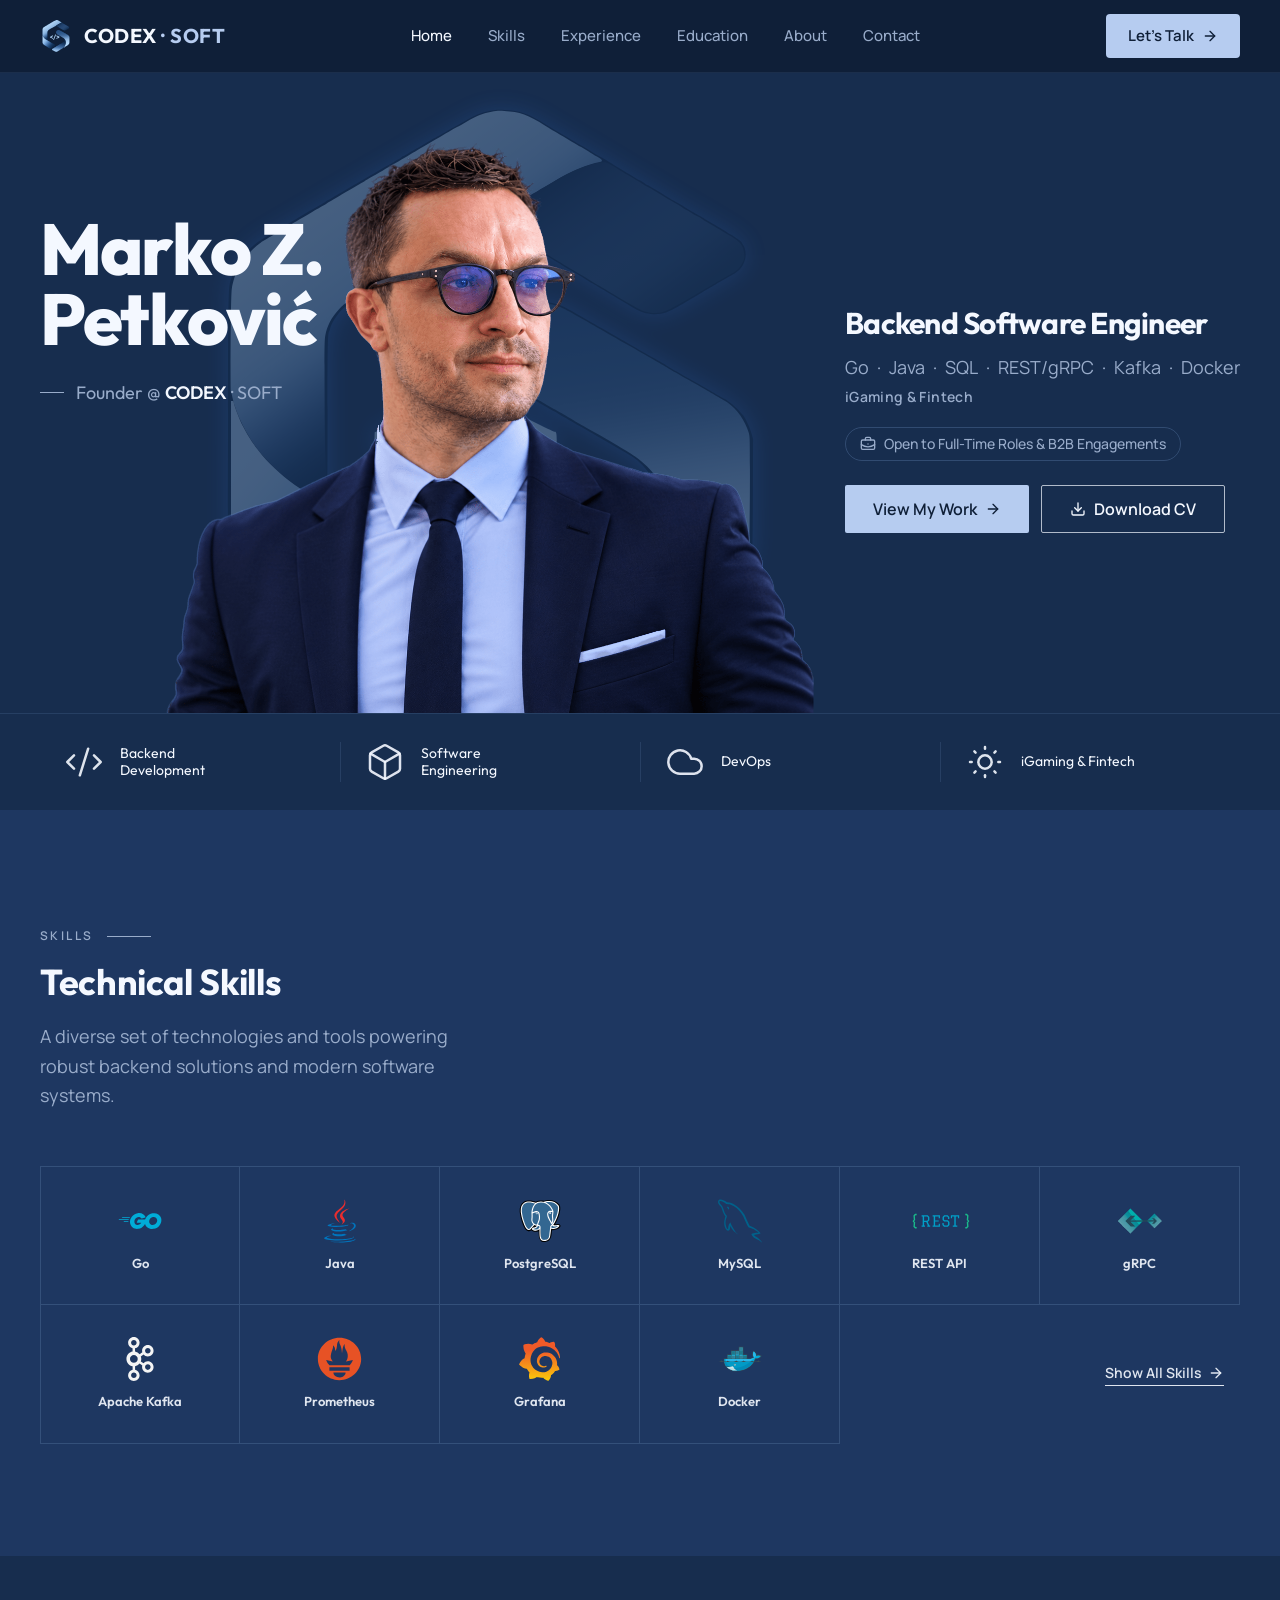
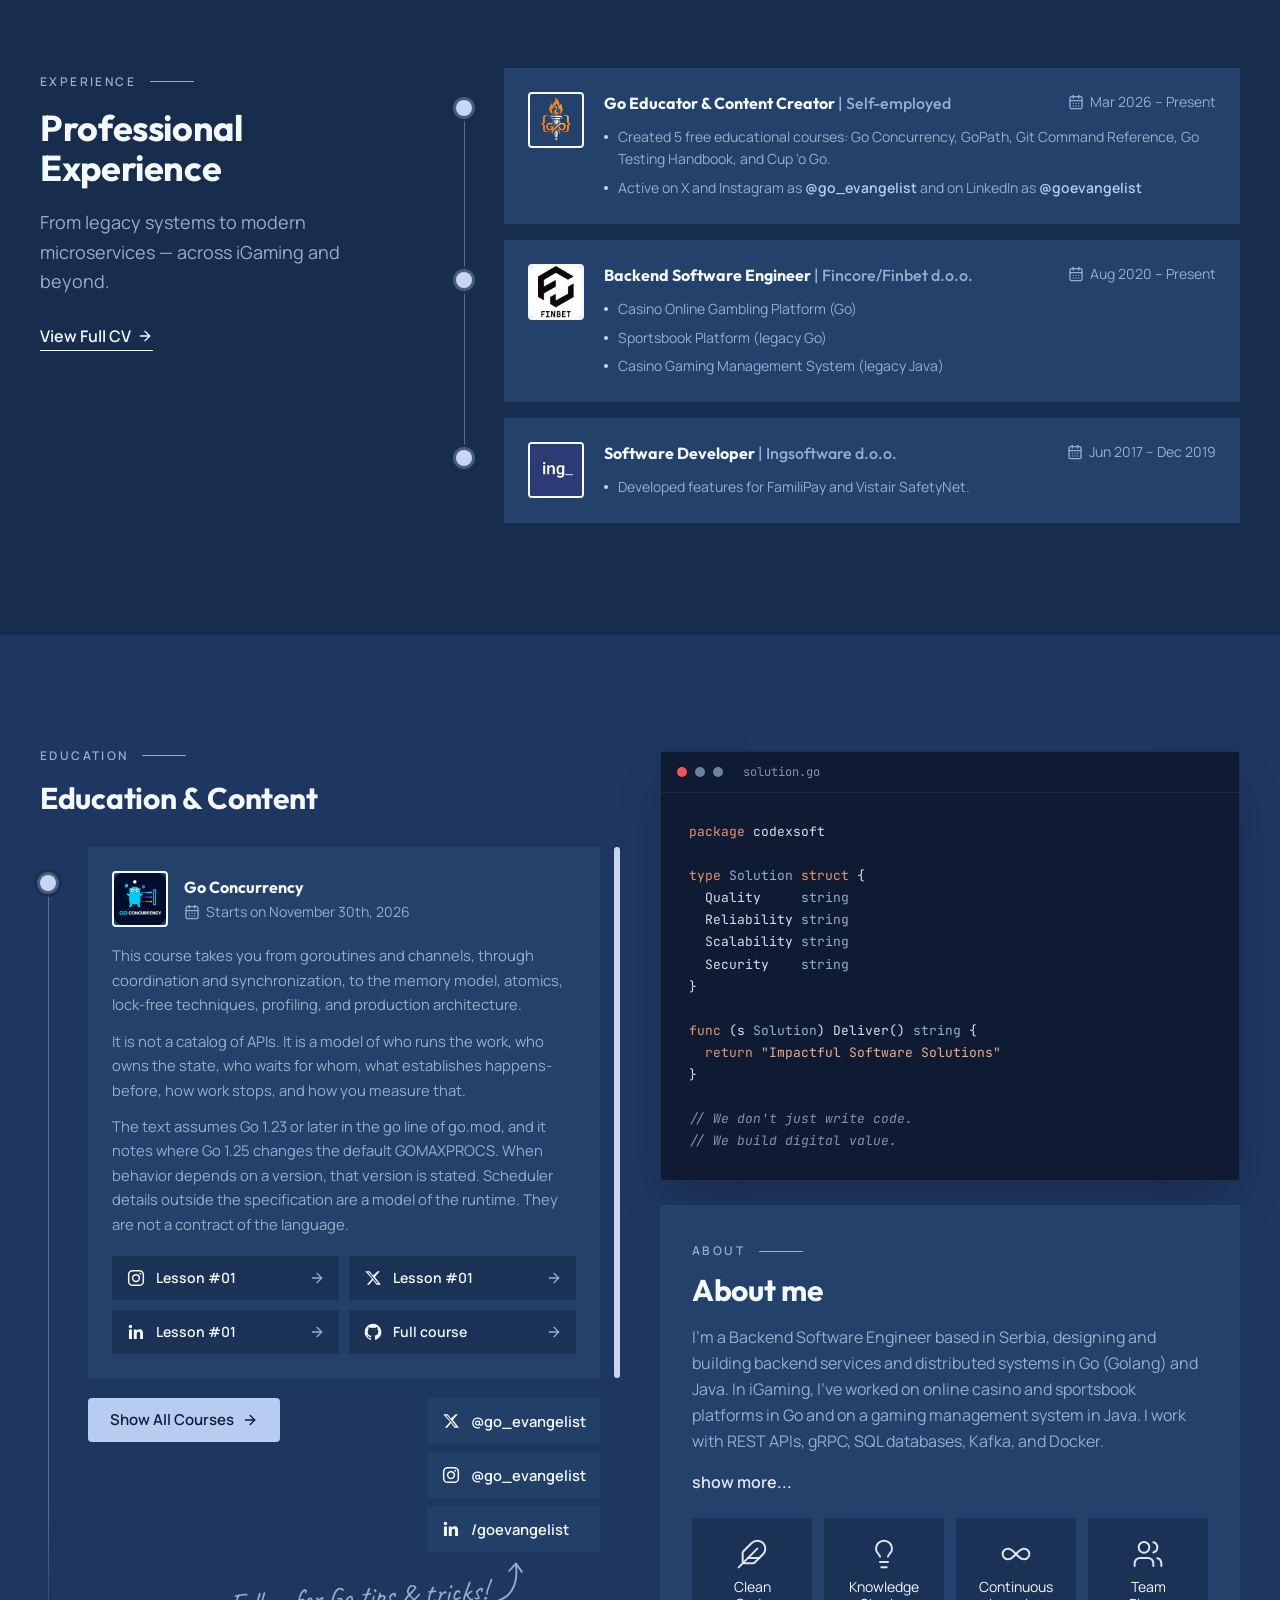
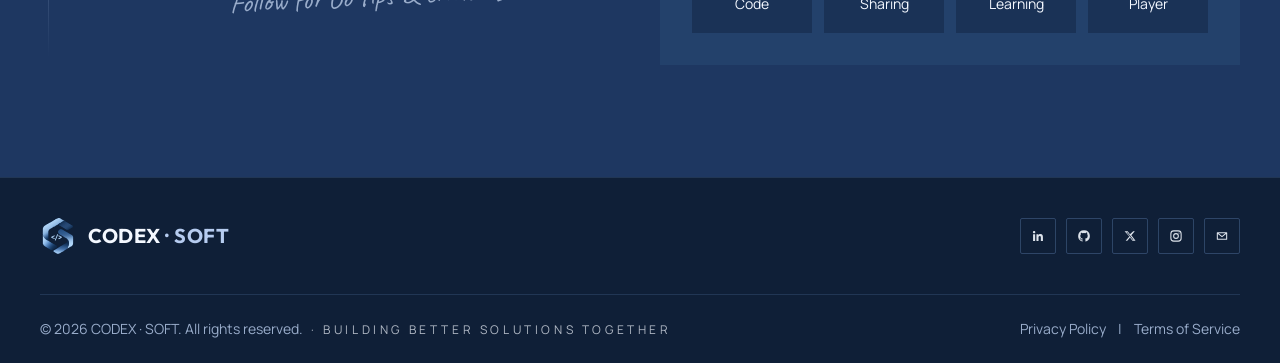
==== commit 00829f6a: "Replace REST icon PNG with matching SVG; all tech icons are now SVG" ====
--- a/index.html
+++ b/index.html
@@ -155,7 +155,7 @@
             <span class="font-display text-xs font-semibold text-foreground/90 min-[481px]:text-[13px]">MySQL</span>
           </li>
           <li class="group flex min-w-0 basis-1/3 flex-col items-center gap-3 text-center md:basis-1/6 lg:border-b lg:border-r lg:border-border lg:px-3 lg:py-8 lg:border-t">
-            <img alt="" aria-hidden="true" loading="lazy" class="h-9 w-14 object-contain transition-transform duration-300 group-hover:-translate-y-1 lg:h-11 lg:w-16" src="images/tech/rest.png">
+            <img alt="" aria-hidden="true" loading="lazy" class="h-9 w-14 object-contain transition-transform duration-300 group-hover:-translate-y-1 lg:h-11 lg:w-16" src="images/tech/rest.svg">
             <span class="font-display text-xs font-semibold text-foreground/90 min-[481px]:text-[13px]">REST API</span>
           </li>
           <li class="group flex min-w-0 basis-1/3 flex-col items-center gap-3 text-center md:basis-1/6 lg:border-b lg:border-r lg:border-border lg:px-3 lg:py-8 lg:border-t">
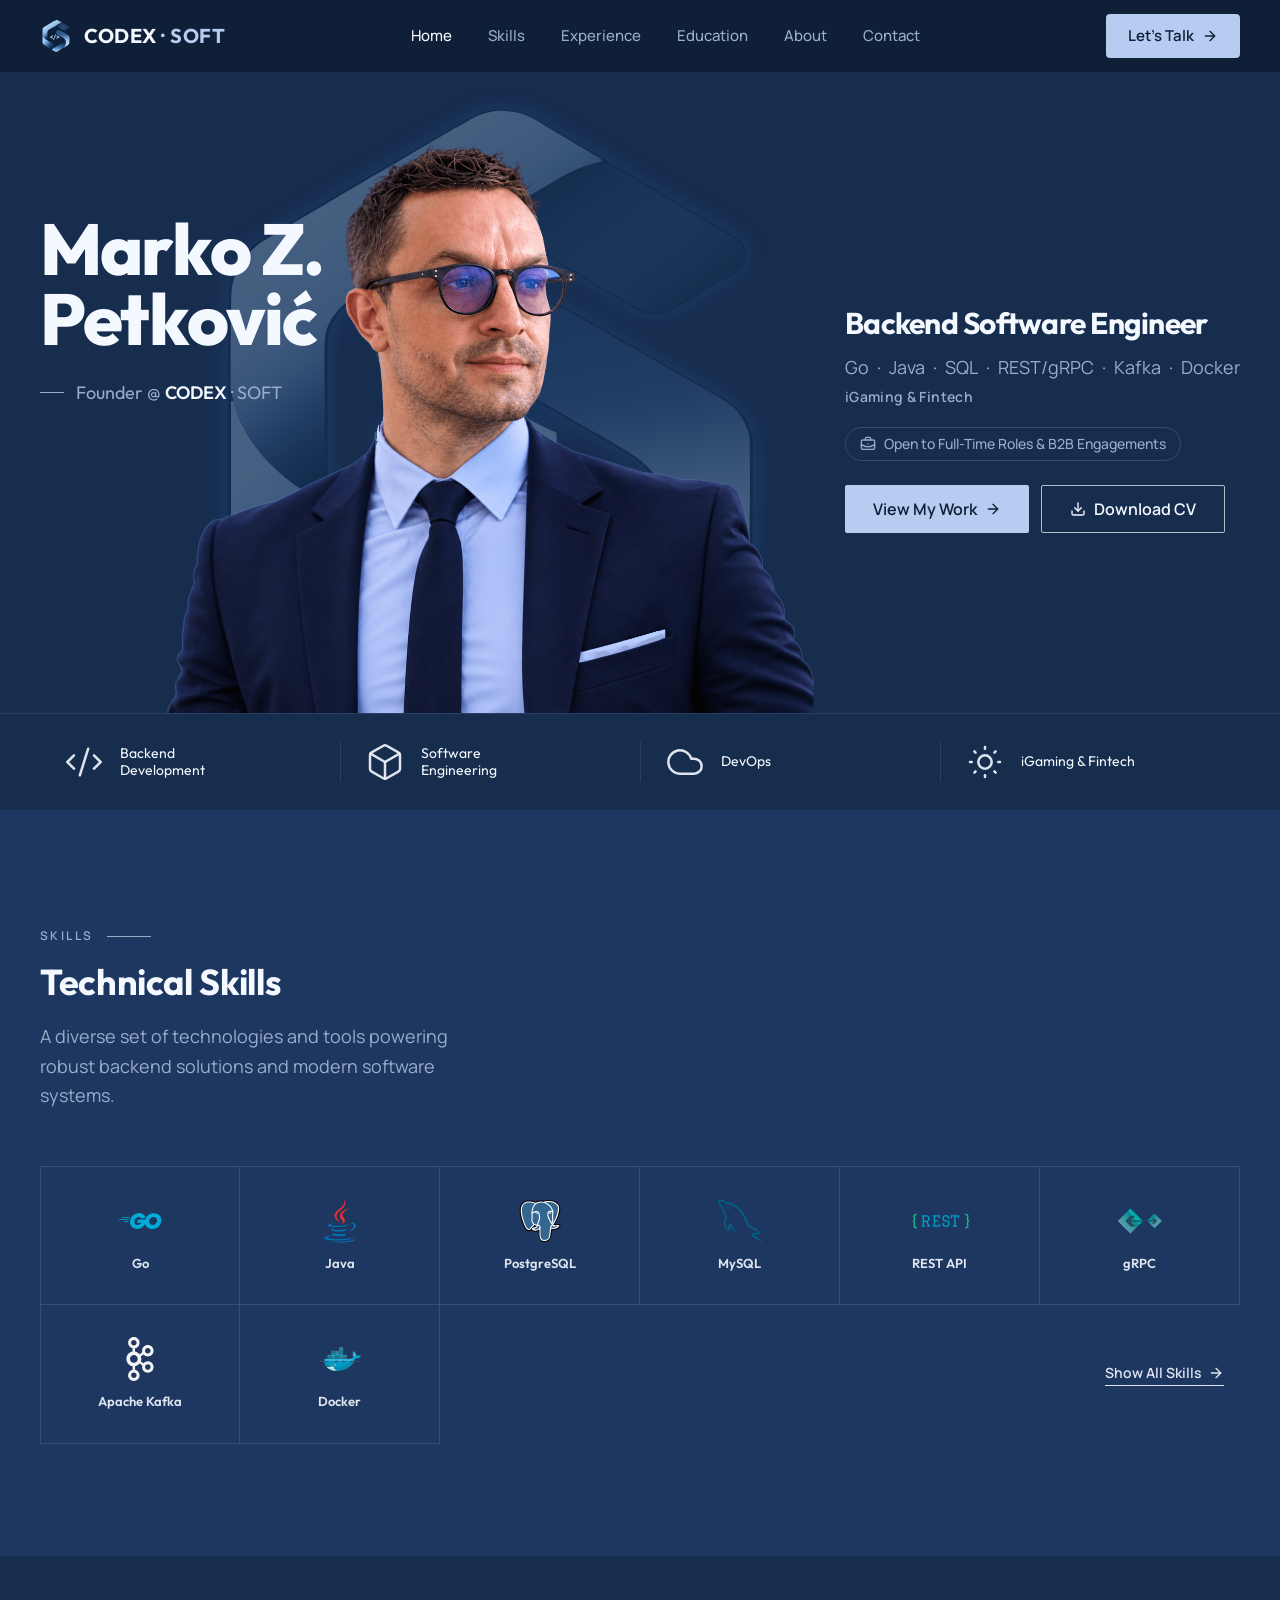
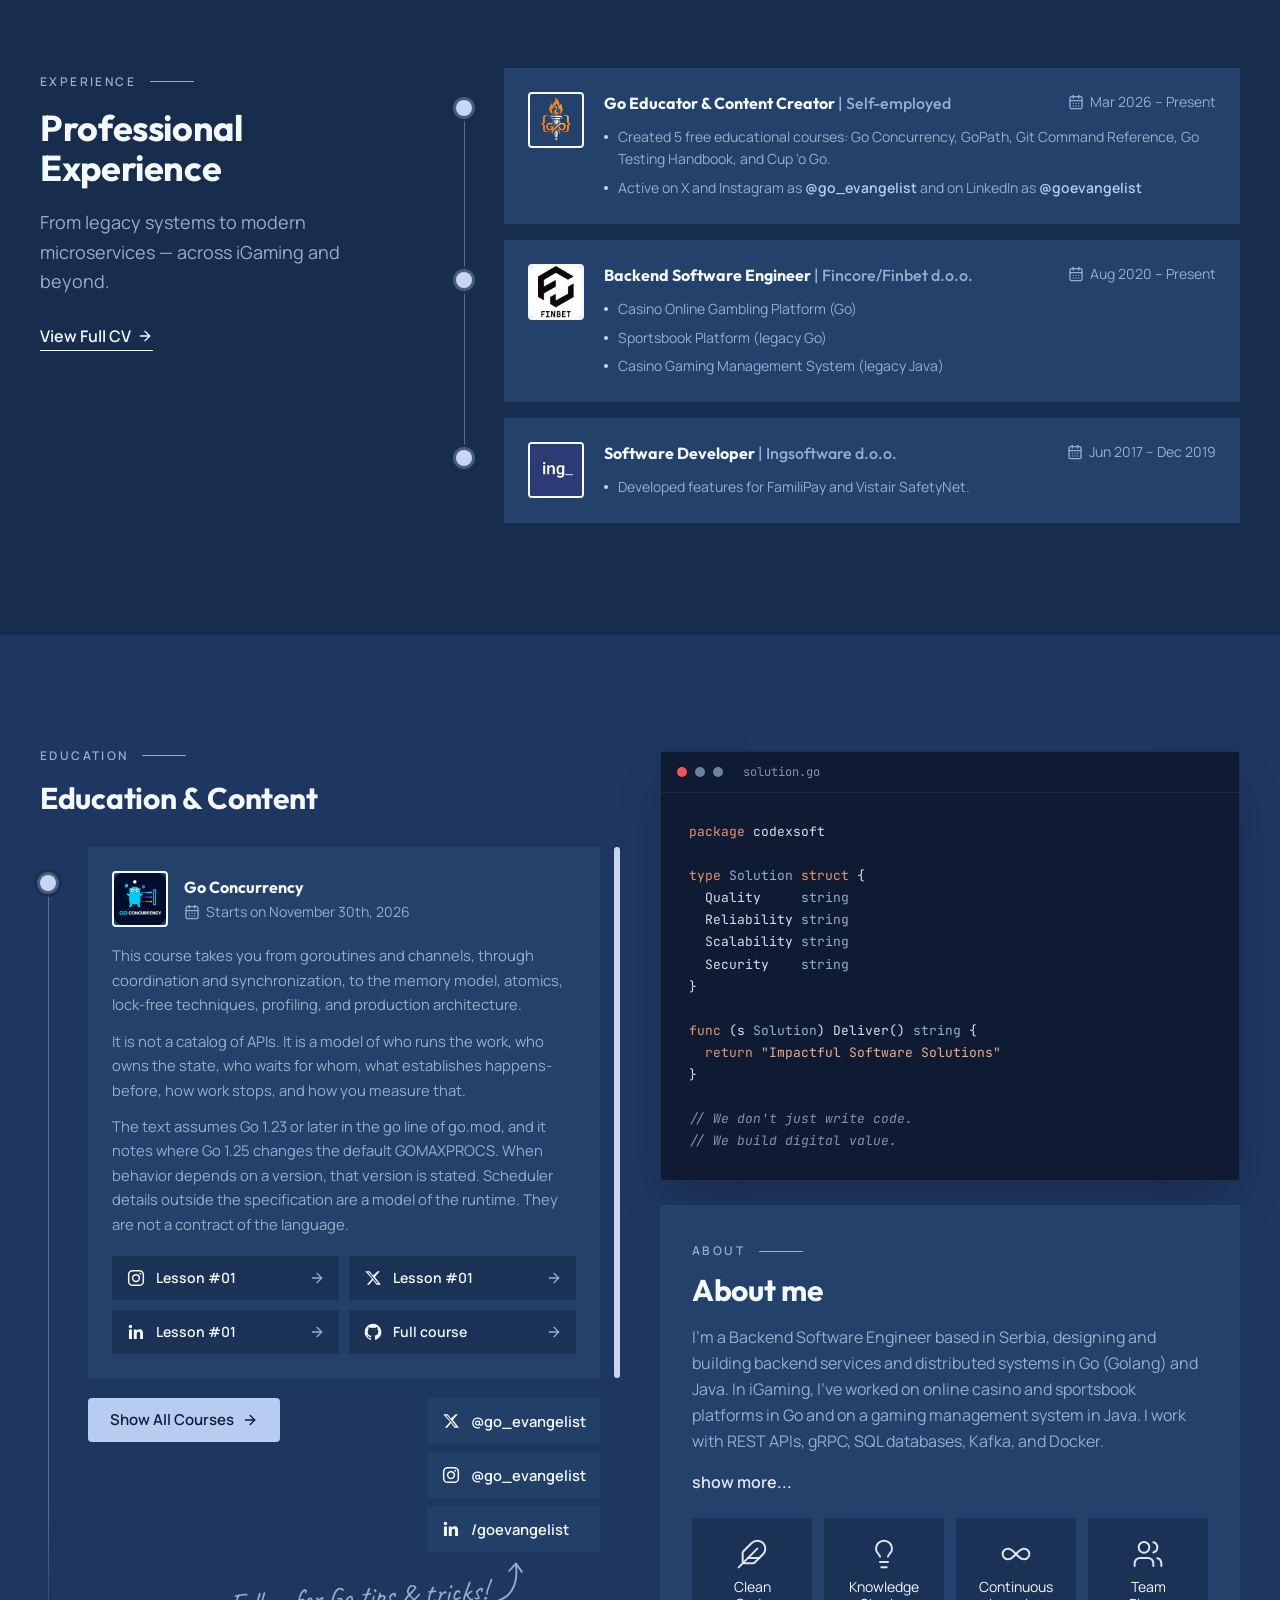
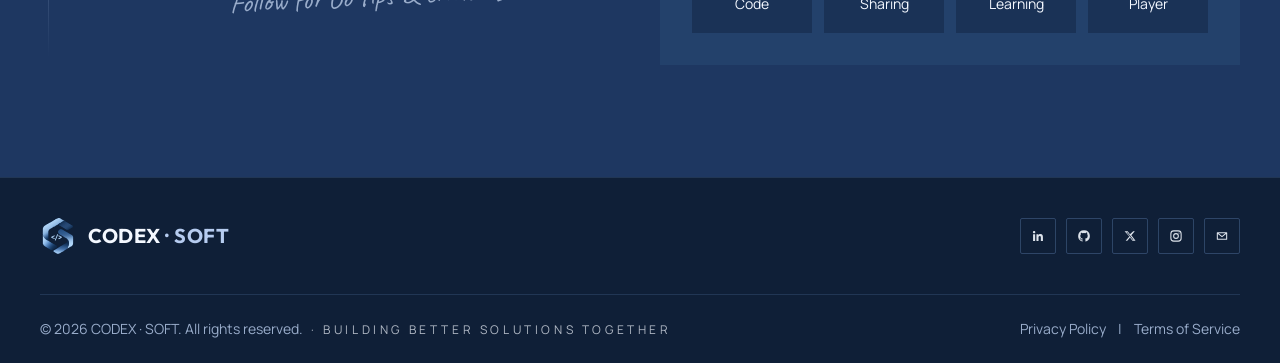
==== commit 87fb402e: "Show Prometheus and Grafana only after Show All Skills, right after Docker; restore default skills v" ====
--- a/index.html
+++ b/index.html
@@ -167,16 +167,16 @@
             <span class="font-display text-xs font-semibold text-foreground/90 min-[481px]:text-[13px]">Apache Kafka</span>
           </li>
           <li class="group flex min-w-0 basis-1/3 flex-col items-center gap-3 text-center md:basis-1/6 lg:border-b lg:border-r lg:border-border lg:px-3 lg:py-8">
+            <img alt="" aria-hidden="true" loading="lazy" class="h-9 w-14 object-contain transition-transform duration-300 group-hover:-translate-y-1 lg:h-11 lg:w-16" src="images/tech/docker.svg">
+            <span class="font-display text-xs font-semibold text-foreground/90 min-[481px]:text-[13px]">Docker</span>
+          </li>
+          <li class="group flex min-w-0 basis-1/3 flex-col items-center gap-3 text-center md:basis-1/6 lg:border-b lg:border-r lg:border-border lg:px-3 lg:py-8 animate-rise" data-skill-extra hidden>
             <img alt="" aria-hidden="true" loading="lazy" class="h-9 w-14 object-contain transition-transform duration-300 group-hover:-translate-y-1 lg:h-11 lg:w-16" src="images/tech/prometheus.svg">
             <span class="font-display text-xs font-semibold text-foreground/90 min-[481px]:text-[13px]">Prometheus</span>
           </li>
-          <li class="group flex min-w-0 basis-1/3 flex-col items-center gap-3 text-center md:basis-1/6 lg:border-b lg:border-r lg:border-border lg:px-3 lg:py-8">
+          <li class="group flex min-w-0 basis-1/3 flex-col items-center gap-3 text-center md:basis-1/6 lg:border-b lg:border-r lg:border-border lg:px-3 lg:py-8 animate-rise" data-skill-extra hidden>
             <img alt="" aria-hidden="true" loading="lazy" class="h-9 w-14 object-contain transition-transform duration-300 group-hover:-translate-y-1 lg:h-11 lg:w-16" src="images/tech/grafana.svg">
             <span class="font-display text-xs font-semibold text-foreground/90 min-[481px]:text-[13px]">Grafana</span>
-          </li>
-          <li class="group flex min-w-0 basis-1/3 flex-col items-center gap-3 text-center md:basis-1/6 lg:border-b lg:border-r lg:border-border lg:px-3 lg:py-8">
-            <img alt="" aria-hidden="true" loading="lazy" class="h-9 w-14 object-contain transition-transform duration-300 group-hover:-translate-y-1 lg:h-11 lg:w-16" src="images/tech/docker.svg">
-            <span class="font-display text-xs font-semibold text-foreground/90 min-[481px]:text-[13px]">Docker</span>
           </li>
           <li class="group flex min-w-0 basis-1/3 flex-col items-center gap-3 text-center md:basis-1/6 lg:border-b lg:border-r lg:border-border lg:px-3 lg:py-8 animate-rise" data-skill-extra hidden>
             <img alt="" aria-hidden="true" loading="lazy" class="h-9 w-14 object-contain transition-transform duration-300 group-hover:-translate-y-1 lg:h-11 lg:w-16" src="images/tech/rabbitmq.svg">
@@ -214,7 +214,7 @@
             <img alt="" aria-hidden="true" loading="lazy" class="h-9 w-14 object-contain transition-transform duration-300 group-hover:-translate-y-1 lg:h-11 lg:w-16" src="images/tech/azure.svg">
             <span class="font-display text-xs font-semibold text-foreground/90 min-[481px]:text-[13px]">Azure</span>
           </li>
-          <li class="flex basis-1/3 items-center justify-center md:justify-end lg:pr-4" data-skills-expand-row>
+          <li class="flex basis-1/3 items-center justify-center md:basis-4/6 md:justify-end lg:pr-4" data-skills-expand-row>
             <button type="button" aria-expanded="false" class="link-underline inline-flex items-center gap-1.5 text-sm font-semibold text-foreground/90 hover:text-foreground" data-skills-expand>Show All Skills <svg xmlns="http://www.w3.org/2000/svg" width="24" height="24" viewBox="0 0 24 24" fill="none" stroke="currentColor" stroke-width="2" stroke-linecap="round" stroke-linejoin="round" class="lucide lucide-arrow-right size-4" aria-hidden="true"><path d="M5 12h14"></path><path d="m12 5 7 7-7 7"></path></svg></button>
           </li>
         </ul><div class="mt-10 flex justify-center md:justify-end lg:pr-4" data-skills-collapse-row hidden>
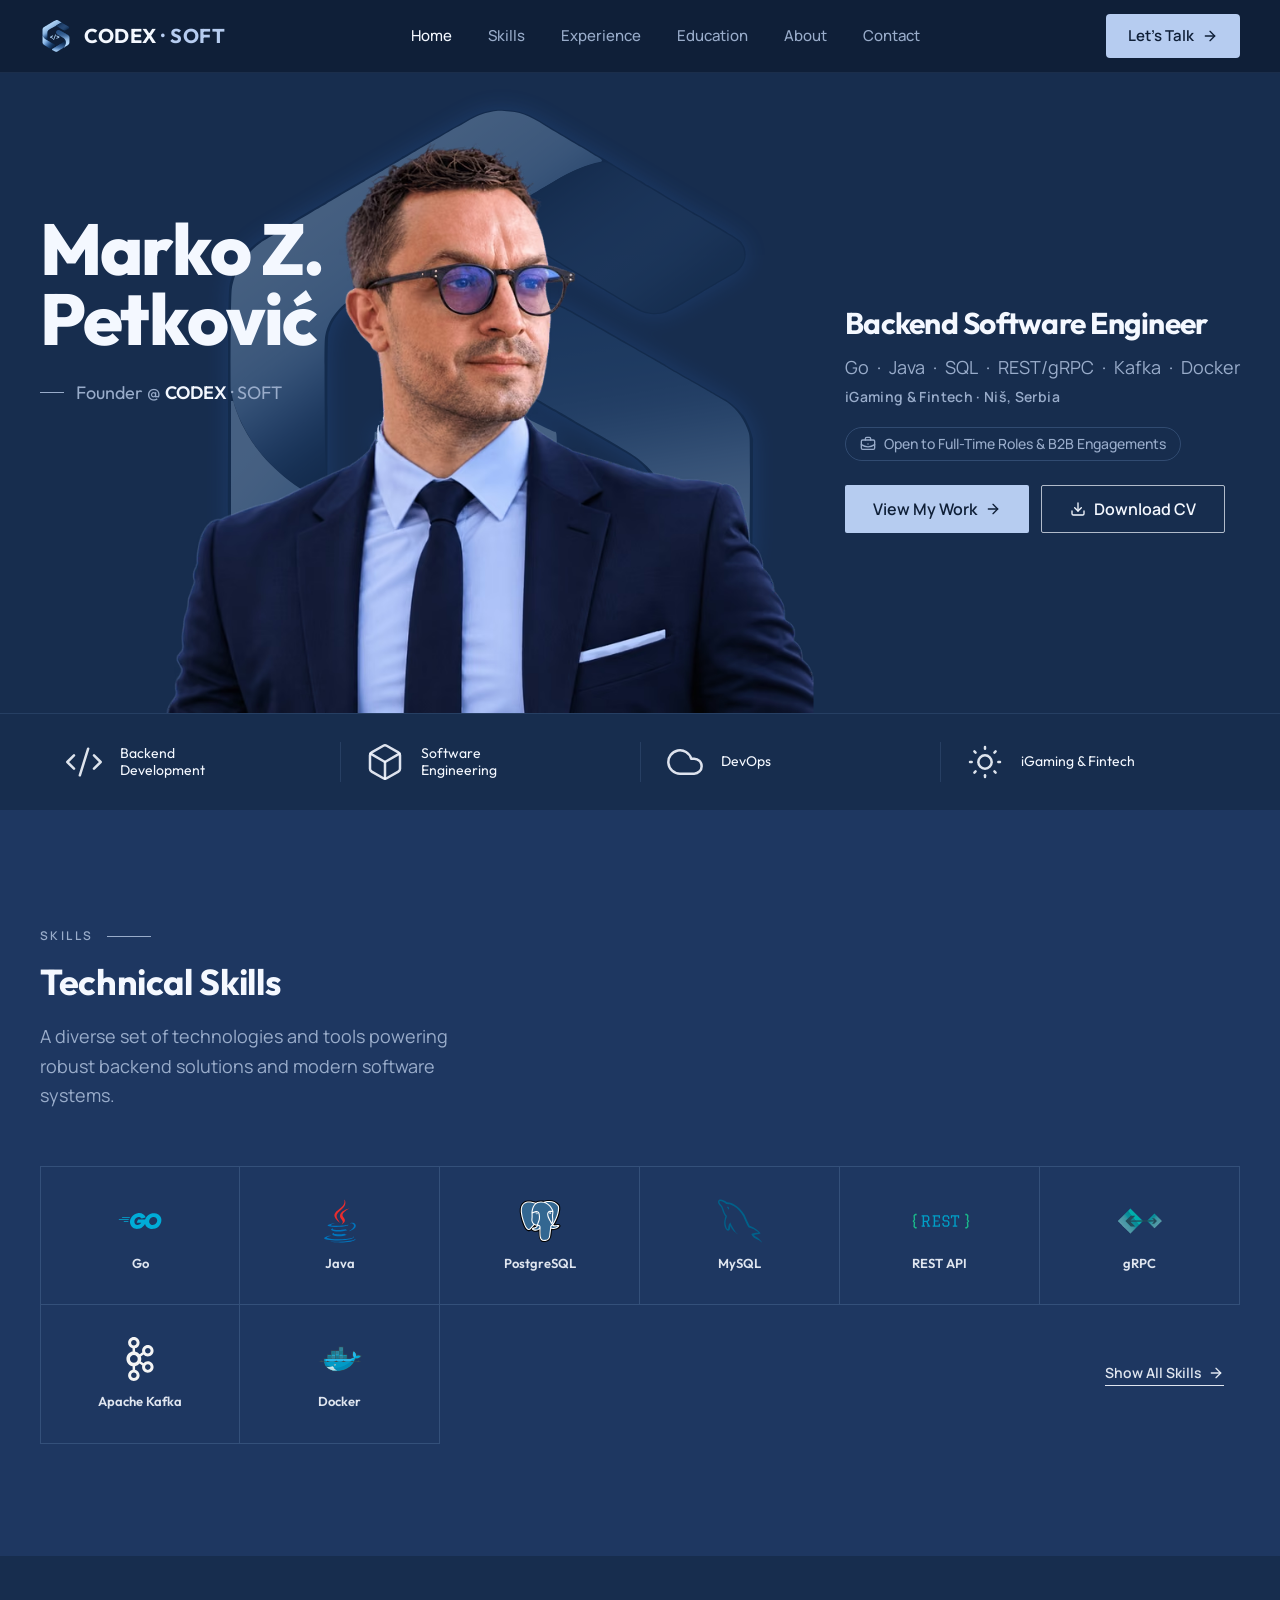
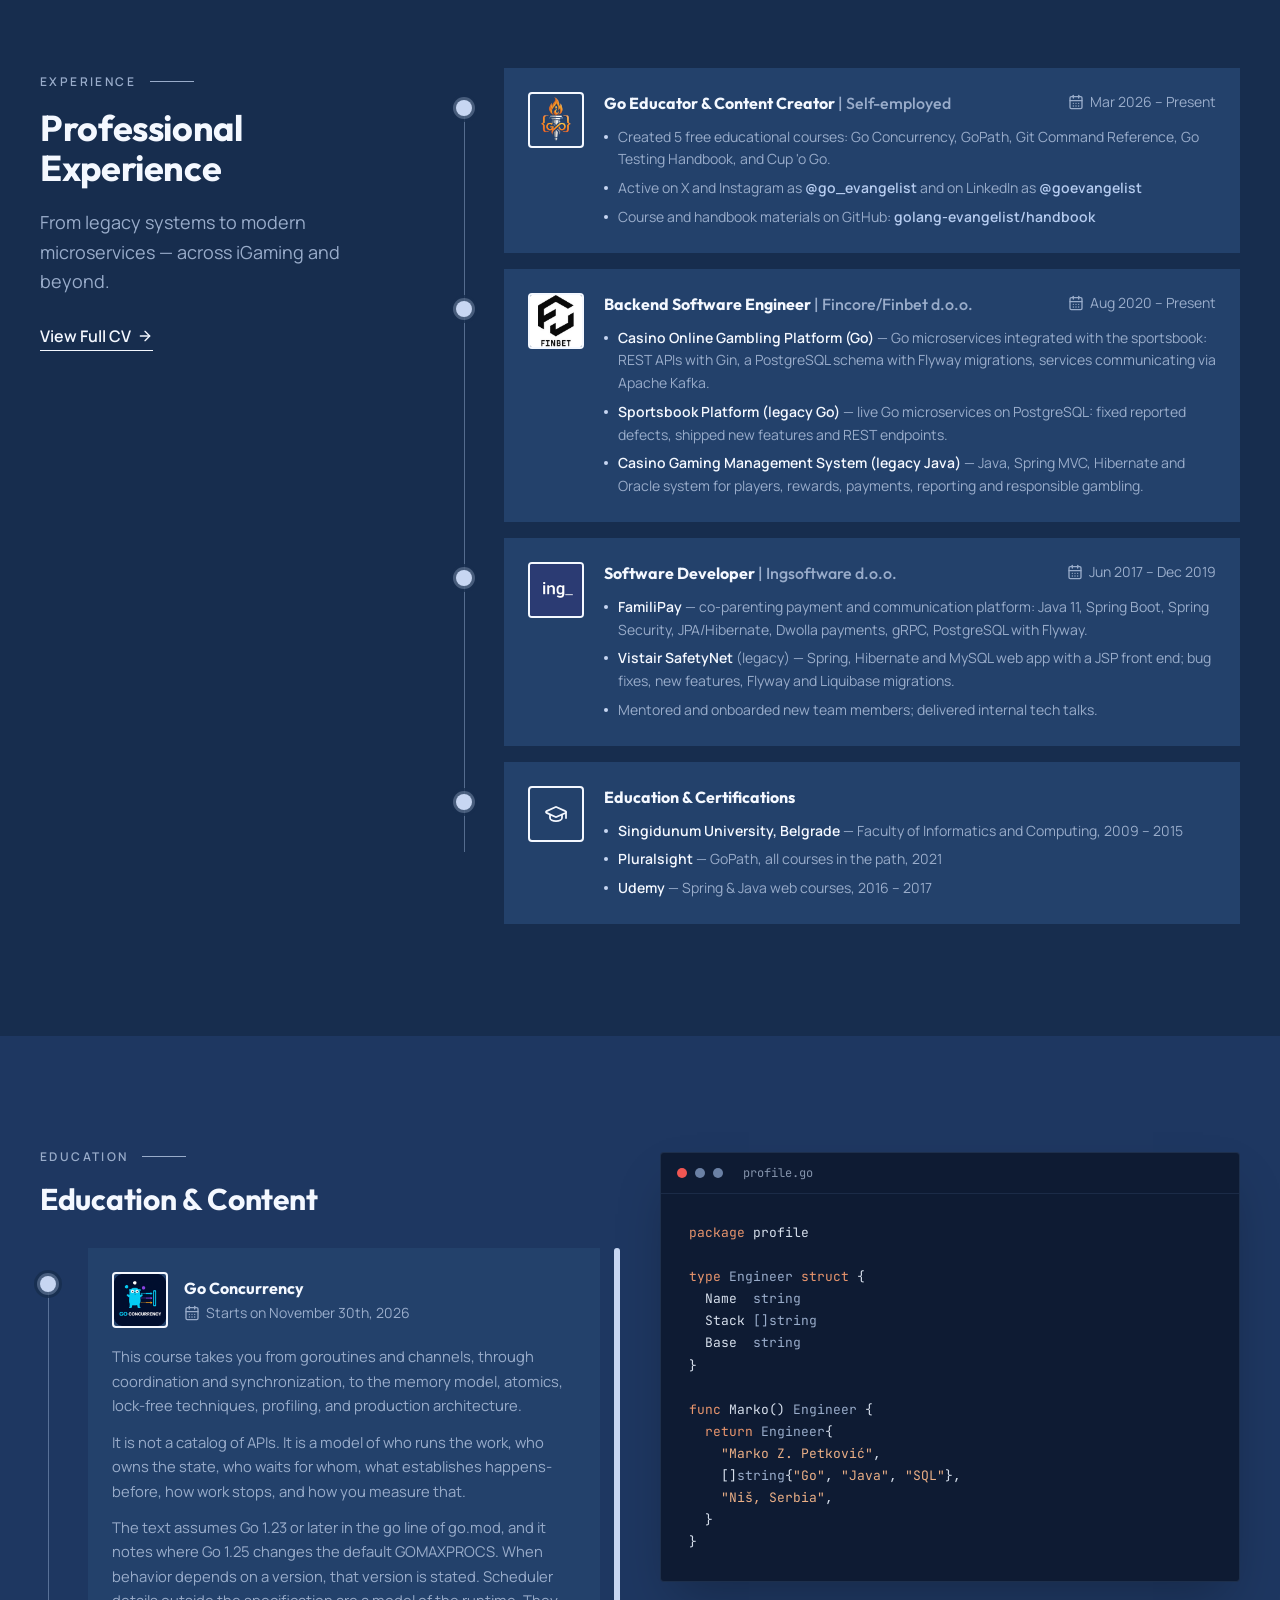
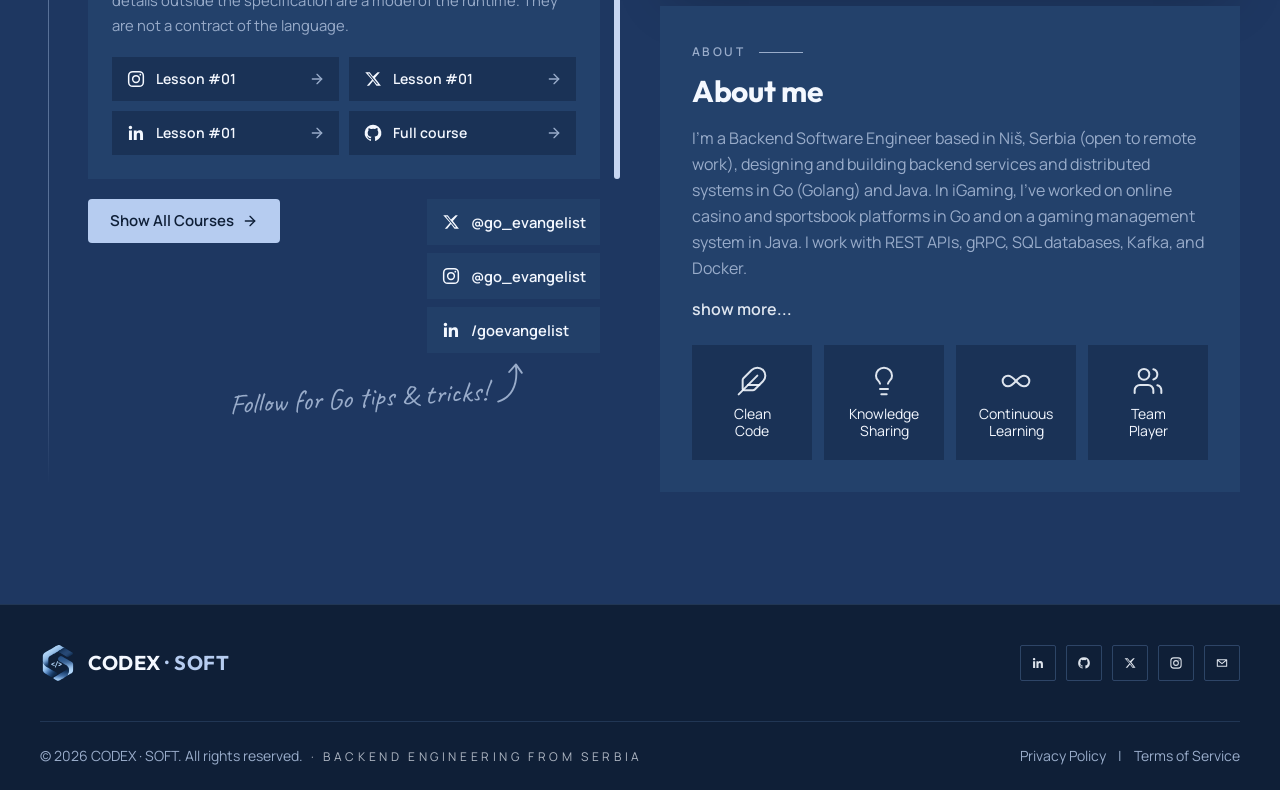
==== commit dce7e7f8: "`Apply SEO v4 DEMO build: JSON-LD, 1200x630 og image, responsive hero (AVIF/WebP), image dimensions," ====
--- a/index.html
+++ b/index.html
@@ -4,37 +4,409 @@
   <meta charset="utf-8">
   <meta name="viewport" content="width=device-width, initial-scale=1">
   <title>Marko Z. Petković — Go &amp; Java Backend Engineer | CODEX · SOFT</title>
-  <meta name="description" content="Portfolio of Marko Z. Petković, a Go and Java backend engineer in Serbia. iGaming and fintech experience, plus free courses such as GoPath and Cup 'o Go.">
+  <meta name="description" content="Marko Z. Petković, Go (Golang) and Java backend engineer from Niš, Serbia. Kafka, REST/gRPC and SQL for iGaming and fintech. Founder of CODEX · SOFT.">
+  <meta name="robots" content="noindex, nofollow">
   <meta name="author" content="Marko Z. Petković">
   <meta name="theme-color" content="#0f1f37">
+  <link rel="canonical" href="https://codexsoft-dev.github.io/">
+  <link rel="preconnect" href="https://fonts.googleapis.com">
+  <link rel="preconnect" href="https://fonts.gstatic.com" crossorigin>
+  <link rel="preload" as="image" type="image/avif" href="images/hero/marko-petkovic-portrait-780.avif" imagesrcset="images/hero/marko-petkovic-portrait-520.avif 520w, images/hero/marko-petkovic-portrait-780.avif 780w, images/hero/marko-petkovic-portrait-1040.avif 1040w, images/hero/marko-petkovic-portrait-1274.avif 1274w" imagesizes="(min-width: 1024px) min(52vw, 650px), min(97vw, 562px)" fetchpriority="high">
+  <link rel="stylesheet" href="https://fonts.googleapis.com/css2?family=Caveat:wght@700&amp;family=JetBrains+Mono:ital,wght@0,400;1,400&amp;family=Manrope:wght@400;500;600;700&amp;family=Outfit:wght@500;600;700&amp;display=swap">
+  <link rel="stylesheet" href="css/style.css?v=f024e806">
+  <link rel="icon" href="favicon.ico" sizes="48x48">
+  <link rel="icon" href="images/brand/favicon.svg" type="image/svg+xml">
+  <link rel="icon" href="images/brand/favicon.png" type="image/png" sizes="64x64">
+  <link rel="icon" href="images/manifest/icon-192.png" type="image/png" sizes="192x192">
+  <link rel="apple-touch-icon" href="images/manifest/apple-touch-icon.png" sizes="180x180">
+  <link rel="manifest" href="site.webmanifest">
+  <style>html{background-color:#0f1f37}</style>
+  <meta name="application-name" content="CODEX · SOFT">
+  <meta name="apple-mobile-web-app-title" content="CODEX · SOFT">
   <meta property="og:site_name" content="CODEX · SOFT">
+  <meta property="og:locale" content="en_US">
+  <meta property="og:type" content="profile">
   <meta property="og:title" content="Marko Z. Petković — Go &amp; Java Backend Engineer | CODEX · SOFT">
-  <meta property="og:description" content="Portfolio of Marko Z. Petković, a Go and Java backend engineer in Serbia. iGaming and fintech experience, plus free courses such as GoPath and Cup 'o Go.">
-  <meta property="og:type" content="website">
+  <meta property="og:description" content="Marko Z. Petković, Go (Golang) and Java backend engineer from Niš, Serbia. Kafka, REST/gRPC and SQL for iGaming and fintech. Founder of CODEX · SOFT.">
   <meta property="og:url" content="https://codexsoft-dev.github.io/">
-  <meta property="og:image" content="https://codexsoft-dev.github.io/images/brand/og-image.jpg?v=20261127-2">
+  <meta property="og:image" content="https://codexsoft-dev.github.io/images/brand/og-image.jpg">
+  <meta property="og:image:secure_url" content="https://codexsoft-dev.github.io/images/brand/og-image.jpg">
   <meta property="og:image:type" content="image/jpeg">
   <meta property="og:image:width" content="1200">
   <meta property="og:image:height" content="630">
   <meta property="og:image:alt" content="Marko Z. Petković — Backend Software Engineer, Founder @ CODEX · SOFT">
+  <meta property="profile:first_name" content="Marko">
+  <meta property="profile:last_name" content="Petković">
+  <meta property="profile:username" content="go_evangelist">
   <meta name="twitter:card" content="summary_large_image">
+  <meta name="twitter:site" content="@go_evangelist">
   <meta name="twitter:creator" content="@go_evangelist">
   <meta name="twitter:title" content="Marko Z. Petković — Go &amp; Java Backend Engineer | CODEX · SOFT">
-  <meta name="twitter:description" content="Portfolio of Marko Z. Petković, a Go and Java backend engineer in Serbia. iGaming and fintech experience, plus free courses such as GoPath and Cup 'o Go.">
-  <meta name="twitter:image" content="https://codexsoft-dev.github.io/images/brand/og-image.jpg?v=20261127-2">
+  <meta name="twitter:description" content="Marko Z. Petković, Go (Golang) and Java backend engineer from Niš, Serbia. Kafka, REST/gRPC and SQL for iGaming and fintech. Founder of CODEX · SOFT.">
+  <meta name="twitter:image" content="https://codexsoft-dev.github.io/images/brand/og-image.jpg">
   <meta name="twitter:image:alt" content="Marko Z. Petković — Backend Software Engineer, Founder @ CODEX · SOFT">
-  <link rel="canonical" href="https://codexsoft-dev.github.io/">
-  <link rel="icon" href="images/brand/favicon.svg" type="image/svg+xml">
-  <link rel="icon" href="images/brand/favicon.png" type="image/png" sizes="64x64">
-  <link rel="manifest" href="site.webmanifest">
-  <link rel="apple-touch-icon" href="images/manifest/apple-touch-icon.png" sizes="180x180">
-  <style>html{background-color:#0f1f37}</style>
-  <link rel="preconnect" href="https://fonts.googleapis.com">
-  <link rel="preconnect" href="https://fonts.gstatic.com" crossorigin>
-  <link rel="stylesheet" href="https://fonts.googleapis.com/css2?family=Caveat:wght@700&amp;family=JetBrains+Mono:ital,wght@0,400;1,400&amp;family=Manrope:wght@400;500;600;700&amp;family=Outfit:wght@500;600;700&amp;display=swap">
-  <link rel="stylesheet" href="css/style.css?v=20261127-2">
+  <script type="application/ld+json">
+  {
+    "@context": "https://schema.org",
+    "@graph": [
+      {
+        "@type": "WebSite",
+        "@id": "https://codexsoft-dev.github.io/#website",
+        "url": "https://codexsoft-dev.github.io/",
+        "name": "CODEX · SOFT",
+        "alternateName": [
+          "CODEX SOFT",
+          "codex-soft.dev",
+          "Marko Z. Petković — CV"
+        ],
+        "description": "Marko Z. Petković, Go (Golang) and Java backend engineer from Niš, Serbia. Kafka, REST/gRPC and SQL for iGaming and fintech. Founder of CODEX · SOFT.",
+        "inLanguage": "en",
+        "publisher": {
+          "@id": "https://codexsoft-dev.github.io/#organization"
+        },
+        "author": {
+          "@id": "https://codexsoft-dev.github.io/#person"
+        }
+      },
+      {
+        "@type": "ProfilePage",
+        "@id": "https://codexsoft-dev.github.io/#webpage",
+        "url": "https://codexsoft-dev.github.io/",
+        "name": "Marko Z. Petković — Go & Java Backend Engineer | CODEX · SOFT",
+        "description": "Marko Z. Petković, Go (Golang) and Java backend engineer from Niš, Serbia. Kafka, REST/gRPC and SQL for iGaming and fintech. Founder of CODEX · SOFT.",
+        "inLanguage": "en",
+        "isPartOf": {
+          "@id": "https://codexsoft-dev.github.io/#website"
+        },
+        "mainEntity": {
+          "@id": "https://codexsoft-dev.github.io/#person"
+        },
+        "about": {
+          "@id": "https://codexsoft-dev.github.io/#person"
+        },
+        "primaryImageOfPage": {
+          "@id": "https://codexsoft-dev.github.io/#primaryimage"
+        },
+        "image": {
+          "@id": "https://codexsoft-dev.github.io/#primaryimage"
+        },
+        "dateModified": "2026-11-28",
+        "hasPart": [
+          {
+            "@id": "https://codexsoft-dev.github.io/#course-go-concurrency"
+          },
+          {
+            "@id": "https://codexsoft-dev.github.io/#course-gopath"
+          },
+          {
+            "@id": "https://codexsoft-dev.github.io/#course-git-command-reference"
+          },
+          {
+            "@id": "https://codexsoft-dev.github.io/#course-go-testing-handbook"
+          },
+          {
+            "@id": "https://codexsoft-dev.github.io/#course-cup-o-go"
+          }
+        ]
+      },
+      {
+        "@type": "ImageObject",
+        "@id": "https://codexsoft-dev.github.io/#primaryimage",
+        "url": "https://codexsoft-dev.github.io/images/brand/og-image.jpg",
+        "contentUrl": "https://codexsoft-dev.github.io/images/brand/og-image.jpg",
+        "width": 1200,
+        "height": 630,
+        "caption": "Marko Z. Petković — Backend Software Engineer, Founder @ CODEX · SOFT"
+      },
+      {
+        "@type": "Person",
+        "@id": "https://codexsoft-dev.github.io/#person",
+        "name": "Marko Z. Petković",
+        "givenName": "Marko",
+        "additionalName": "Z.",
+        "familyName": "Petković",
+        "alternateName": [
+          "Go Evangelist",
+          "Marko Z. Petkovic"
+        ],
+        "url": "https://codexsoft-dev.github.io/",
+        "email": "mailto:codex7soft@gmail.com",
+        "image": {
+          "@type": "ImageObject",
+          "url": "https://codexsoft-dev.github.io/images/hero/marko-petkovic-portrait.png",
+          "width": 1274,
+          "height": 1124,
+          "caption": "Portrait of Marko Z. Petković, Go and Java backend engineer"
+        },
+        "jobTitle": "Backend Software Engineer",
+        "description": "Backend Software Engineer based in Niš, Serbia, designing and building backend services and distributed systems in Go (Golang) and Java for iGaming and fintech. Founder of CODEX · SOFT and author of free Go courses.",
+        "hasOccupation": {
+          "@type": "Occupation",
+          "name": "Backend Software Engineer",
+          "occupationLocation": {
+            "@type": "Country",
+            "name": "Serbia"
+          },
+          "skills": "Go, Java, SQL, REST, gRPC, Kafka, Docker, RabbitMQ, PostgreSQL, MySQL, MongoDB, MariaDB, Redis, Kubernetes, Terraform, AWS, GCP, Azure, event-driven architecture, distributed systems, microservices"
+        },
+        "knowsAbout": [
+          "Go (Golang)",
+          "Java",
+          "SQL",
+          "REST APIs",
+          "gRPC",
+          "Apache Kafka",
+          "Docker",
+          "Event-driven architecture",
+          "Distributed systems",
+          "Microservices",
+          "Backend development",
+          "PostgreSQL",
+          "Redis",
+          "Kubernetes",
+          "Prometheus",
+          "Grafana",
+          "iGaming",
+          "Online casino and sportsbook platforms",
+          "Fintech"
+        ],
+        "knowsLanguage": [
+          "sr",
+          "en"
+        ],
+        "address": {
+          "@type": "PostalAddress",
+          "addressLocality": "Niš",
+          "addressCountry": "RS"
+        },
+        "homeLocation": {
+          "@type": "City",
+          "name": "Niš",
+          "containedInPlace": {
+            "@type": "Country",
+            "name": "Serbia"
+          }
+        },
+        "alumniOf": {
+          "@type": "CollegeOrUniversity",
+          "name": "Singidunum University",
+          "department": {
+            "@type": "Organization",
+            "name": "Faculty of Informatics and Computing"
+          },
+          "address": {
+            "@type": "PostalAddress",
+            "addressLocality": "Belgrade",
+            "addressCountry": "RS"
+          }
+        },
+        "hasCredential": {
+          "@type": "EducationalOccupationalCredential",
+          "name": "GoPath learning path (all courses completed)",
+          "credentialCategory": "certificate",
+          "dateCreated": "2021",
+          "recognizedBy": {
+            "@type": "Organization",
+            "name": "Pluralsight",
+            "url": "https://www.pluralsight.com/"
+          }
+        },
+        "worksFor": {
+          "@id": "https://codexsoft-dev.github.io/#organization"
+        },
+        "sameAs": [
+          "https://www.linkedin.com/in/goevangelist",
+          "https://github.com/golang-evangelist",
+          "https://x.com/go_evangelist",
+          "https://www.instagram.com/go_evangelist/"
+        ]
+      },
+      {
+        "@type": "Organization",
+        "@id": "https://codexsoft-dev.github.io/#organization",
+        "name": "CODEX · SOFT",
+        "alternateName": [
+          "CODEX SOFT",
+          "CODEX·SOFT",
+          "Codex Soft"
+        ],
+        "description": "Independent Software Engineering — backend development, software engineering and DevOps for iGaming and fintech, by Marko Z. Petković.",
+        "url": "https://codexsoft-dev.github.io/",
+        "logo": {
+          "@type": "ImageObject",
+          "@id": "https://codexsoft-dev.github.io/#logo",
+          "url": "https://codexsoft-dev.github.io/images/manifest/icon-512.png",
+          "width": 512,
+          "height": 512,
+          "caption": "CODEX · SOFT"
+        },
+        "image": {
+          "@id": "https://codexsoft-dev.github.io/#primaryimage"
+        },
+        "email": "codex7soft@gmail.com",
+        "founder": {
+          "@id": "https://codexsoft-dev.github.io/#person"
+        },
+        "employee": {
+          "@id": "https://codexsoft-dev.github.io/#person"
+        },
+        "address": {
+          "@type": "PostalAddress",
+          "addressCountry": "RS"
+        },
+        "areaServed": "Worldwide",
+        "knowsAbout": [
+          "Backend Development",
+          "Software Engineering",
+          "DevOps",
+          "iGaming",
+          "Fintech",
+          "Go (Golang)",
+          "Java",
+          "Apache Kafka",
+          "Event-driven architecture"
+        ],
+        "contactPoint": {
+          "@type": "ContactPoint",
+          "contactType": "sales",
+          "email": "codex7soft@gmail.com",
+          "availableLanguage": [
+            "English",
+            "Serbian"
+          ]
+        },
+        "sameAs": [
+          "https://www.linkedin.com/in/goevangelist",
+          "https://github.com/golang-evangelist"
+        ]
+      },
+      {
+        "@type": "Course",
+        "@id": "https://codexsoft-dev.github.io/#course-go-concurrency",
+        "name": "Go Concurrency",
+        "description": "This course takes you from goroutines and channels, through coordination and synchronization, to the memory model, atomics, lock-free techniques, profiling, and production architecture.",
+        "url": "https://github.com/golang-evangelist/handbook/tree/main/golang/go-concurrency",
+        "image": "https://codexsoft-dev.github.io/images/course/go-concurrency-dark.png",
+        "inLanguage": "en",
+        "isAccessibleForFree": true,
+        "provider": {
+          "@id": "https://codexsoft-dev.github.io/#person"
+        },
+        "author": {
+          "@id": "https://codexsoft-dev.github.io/#person"
+        },
+        "about": {
+          "@type": "Thing",
+          "name": "Go (programming language)"
+        },
+        "hasCourseInstance": {
+          "@type": "CourseInstance",
+          "courseMode": "online",
+          "startDate": "2026-11-30"
+        }
+      },
+      {
+        "@type": "Course",
+        "@id": "https://codexsoft-dev.github.io/#course-gopath",
+        "name": "GoPath – Zero to Gopher",
+        "description": "The course takes you from the first program to services, tests, concurrency, secure code, profiling, and tools around the Go ecosystem. Each lesson explains the mechanism, shows code, and breaks down the decision: why Go works exactly that way and what trade-off that decision carries.",
+        "url": "https://github.com/golang-evangelist/handbook/tree/main/golang/go-path",
+        "image": "https://codexsoft-dev.github.io/images/course/gopath-zero-to-gopher-light.png",
+        "inLanguage": "en",
+        "isAccessibleForFree": true,
+        "provider": {
+          "@id": "https://codexsoft-dev.github.io/#person"
+        },
+        "author": {
+          "@id": "https://codexsoft-dev.github.io/#person"
+        },
+        "about": {
+          "@type": "Thing",
+          "name": "Go (programming language)"
+        },
+        "hasCourseInstance": {
+          "@type": "CourseInstance",
+          "courseMode": "online"
+        }
+      },
+      {
+        "@type": "Course",
+        "@id": "https://codexsoft-dev.github.io/#course-git-command-reference",
+        "name": "Git Command Reference",
+        "description": "A complete practical Git Command Reference for Developers, Software Engineers, and DevOps Engineers.",
+        "url": "https://github.com/golang-evangelist/handbook/tree/main/git/command-reference",
+        "image": "https://codexsoft-dev.github.io/images/course/git-command-reference-dark.png",
+        "inLanguage": "en",
+        "isAccessibleForFree": true,
+        "provider": {
+          "@id": "https://codexsoft-dev.github.io/#person"
+        },
+        "author": {
+          "@id": "https://codexsoft-dev.github.io/#person"
+        },
+        "about": {
+          "@type": "Thing",
+          "name": "Git"
+        },
+        "hasCourseInstance": {
+          "@type": "CourseInstance",
+          "courseMode": "online"
+        }
+      },
+      {
+        "@type": "Course",
+        "@id": "https://codexsoft-dev.github.io/#course-go-testing-handbook",
+        "name": "Go Testing Handbook",
+        "description": "This course contains a comprehensive tutorial dedicated to testing in the Go (Golang) programming language.",
+        "url": "https://github.com/golang-evangelist/handbook/tree/main/golang/testing",
+        "image": "https://codexsoft-dev.github.io/images/course/go-testing-handbook-light.png",
+        "inLanguage": "en",
+        "isAccessibleForFree": true,
+        "provider": {
+          "@id": "https://codexsoft-dev.github.io/#person"
+        },
+        "author": {
+          "@id": "https://codexsoft-dev.github.io/#person"
+        },
+        "about": {
+          "@type": "Thing",
+          "name": "Go (programming language)"
+        },
+        "hasCourseInstance": {
+          "@type": "CourseInstance",
+          "courseMode": "online"
+        }
+      },
+      {
+        "@type": "Course",
+        "@id": "https://codexsoft-dev.github.io/#course-cup-o-go",
+        "name": "Cup 'o Go: 30 Pointer days",
+        "description": "Cup 'o Go is a free, bite-sized course that turns Go pointers, one of the language's most misunderstood topics, into a daily habit. Over 30 days, each lesson takes about as long as a cup of coffee. Every lesson pairs a short, practical explanation with real Go code and focuses on what you'll actually meet in production codebases, not on dry theory.",
+        "url": "https://www.instagram.com/p/DVWFMCSjO84/",
+        "image": "https://codexsoft-dev.github.io/images/course/cup-o-go-dark.png",
+        "inLanguage": "en",
+        "isAccessibleForFree": true,
+        "provider": {
+          "@id": "https://codexsoft-dev.github.io/#person"
+        },
+        "author": {
+          "@id": "https://codexsoft-dev.github.io/#person"
+        },
+        "about": {
+          "@type": "Thing",
+          "name": "Go (programming language)"
+        },
+        "hasCourseInstance": {
+          "@type": "CourseInstance",
+          "courseMode": "online"
+        }
+      }
+    ]
+  }
+  </script>
 </head>
 <body>
+  <a href="#main" class="skip-link">Skip to main content</a>
   <div class="min-h-screen bg-background">
     <header data-site-header="true" class="sticky top-0 z-40 border-b border-border/40 bg-chrome/95 backdrop-blur">
       <div class="mx-auto flex h-16 max-w-site items-center justify-between gap-6 px-6 lg:h-[4.5rem]">
@@ -68,11 +440,11 @@
         </div>
       </nav>
     </header>
-    <main>
+    <main id="main" tabindex="-1">
       <section id="home" class="relative overflow-hidden bg-background">
         <div class="relative mx-auto max-w-site px-6 md:grid md:grid-cols-[auto_minmax(0,1fr)] md:gap-x-10 lg:block lg:h-[clamp(600px,50vw,720px)]">
           <div class="animate-rise relative z-10 pt-10 md:self-center lg:absolute lg:left-6 lg:top-[22%] lg:pt-0">
-            <h1 class="font-display text-5xl font-extrabold sm:text-6xl xl:text-7xl leading-[0.98] tracking-[-0.025em]">Marko Z.<br>Petković</h1>
+            <h1 class="font-display text-5xl font-extrabold sm:text-6xl xl:text-7xl leading-[0.98] tracking-[-0.025em]">Marko Z. <br>Petković</h1>
             <p class="mt-5 flex items-center gap-3 font-display text-lg text-muted-foreground sm:text-xl lg:mt-6 lg:text-base xl:text-lg">
               <span class="h-px w-6 bg-muted-foreground" aria-hidden="true"></span>
               <span>Founder @ <span class="font-semibold text-foreground">CODEX</span> · SOFT</span>
@@ -85,7 +457,7 @@
             <span class="flex items-center gap-2"><span aria-hidden="true">·</span>REST/gRPC</span>
             <span class="flex items-center gap-2"><span aria-hidden="true">·</span>Kafka</span>
             <span class="flex items-center gap-2"><span aria-hidden="true">·</span>Docker</span>
-          </p><p class="mt-1.5 text-sm font-semibold tracking-wide text-muted-foreground">iGaming &amp; Fintech</p><p class="mt-5 inline-flex items-center gap-2 rounded-full border border-border px-3.5 py-1.5 text-xs font-medium text-muted-foreground sm:text-sm"><svg xmlns="http://www.w3.org/2000/svg" width="24" height="24" viewBox="0 0 24 24" fill="none" stroke="currentColor" stroke-width="2" stroke-linecap="round" stroke-linejoin="round" class="lucide lucide-briefcase-business size-4" aria-hidden="true"><path d="M12 12h.01"></path><path d="M16 6V4a2 2 0 0 0-2-2h-4a2 2 0 0 0-2 2v2"></path><path d="M22 13a18.15 18.15 0 0 1-20 0"></path><rect width="20" height="14" x="2" y="6" rx="2"></rect></svg>Open to Full-Time Roles &amp; B2B Engagements</p><div class="mt-6 hidden lg:block">
+          </p><p class="mt-1.5 text-sm font-semibold tracking-wide text-muted-foreground">iGaming &amp; Fintech · Niš, Serbia</p><p class="mt-5 inline-flex items-center gap-2 rounded-full border border-border px-3.5 py-1.5 text-xs font-medium text-muted-foreground sm:text-sm"><svg xmlns="http://www.w3.org/2000/svg" width="24" height="24" viewBox="0 0 24 24" fill="none" stroke="currentColor" stroke-width="2" stroke-linecap="round" stroke-linejoin="round" class="lucide lucide-briefcase-business size-4" aria-hidden="true"><path d="M12 12h.01"></path><path d="M16 6V4a2 2 0 0 0-2-2h-4a2 2 0 0 0-2 2v2"></path><path d="M22 13a18.15 18.15 0 0 1-20 0"></path><rect width="20" height="14" x="2" y="6" rx="2"></rect></svg>Open to Full-Time Roles &amp; B2B Engagements</p><div class="mt-6 hidden lg:block">
             <div class="flex flex-wrap items-center gap-3">
               <a href="#experience" class="inline-flex items-center justify-center gap-2 whitespace-nowrap cursor-pointer transition-colors focus-visible:outline-none focus-visible:ring-1 focus-visible:ring-ring disabled:pointer-events-none disabled:opacity-50 disabled:cursor-not-allowed [&amp;_svg]:pointer-events-none [&amp;_svg]:size-4 [&amp;_svg]:shrink-0 rounded-sm bg-primary font-semibold text-primary-foreground hover:bg-primary-glow h-12 px-7 text-base">View My Work <svg xmlns="http://www.w3.org/2000/svg" width="24" height="24" viewBox="0 0 24 24" fill="none" stroke="currentColor" stroke-width="2" stroke-linecap="round" stroke-linejoin="round" class="lucide lucide-arrow-right" aria-hidden="true"><path d="M5 12h14"></path><path d="m12 5 7 7-7 7"></path></svg></a>
               <a href="#experience" class="inline-flex items-center justify-center gap-2 whitespace-nowrap cursor-pointer transition-colors focus-visible:outline-none focus-visible:ring-1 focus-visible:ring-ring disabled:pointer-events-none disabled:opacity-50 disabled:cursor-not-allowed [&amp;_svg]:pointer-events-none [&amp;_svg]:size-4 [&amp;_svg]:shrink-0 rounded-sm border border-foreground/70 font-semibold text-foreground hover:bg-foreground/10 h-12 px-7 text-base"><svg xmlns="http://www.w3.org/2000/svg" width="24" height="24" viewBox="0 0 24 24" fill="none" stroke="currentColor" stroke-width="2" stroke-linecap="round" stroke-linejoin="round" class="lucide lucide-download" aria-hidden="true"><path d="M12 15V3"></path><path d="M21 15v4a2 2 0 0 1-2 2H5a2 2 0 0 1-2-2v-4"></path><path d="m7 10 5 5 5-5"></path></svg> Download CV</a>
@@ -93,7 +465,11 @@
           </div></div>
           <div class="hero-portrait relative ml-auto mt-[calc(1.125rem+16.6%)] w-[90%] max-w-[520px] sm:mx-auto sm:mt-[calc(1.125rem+96px)] md:col-span-2 lg:absolute lg:bottom-0 lg:left-[38%] lg:mt-0 lg:w-[48%] lg:max-w-none lg:-translate-x-1/2">
             <img alt="" aria-hidden="true" width="1131" height="1302" decoding="async" class="hero-logo" src="images/brand/logo-hero.svg">
-            <img alt="Portrait of Marko Z. Petković, Go and Java backend engineer" width="1274" height="1124" fetchpriority="high" class="relative block h-auto w-full" src="images/hero/hero-portrait.png">
+            <picture>
+              <source type="image/avif" srcset="images/hero/marko-petkovic-portrait-520.avif 520w, images/hero/marko-petkovic-portrait-780.avif 780w, images/hero/marko-petkovic-portrait-1040.avif 1040w, images/hero/marko-petkovic-portrait-1274.avif 1274w" sizes="(min-width: 1024px) min(52vw, 650px), min(97vw, 562px)">
+              <source type="image/webp" srcset="images/hero/marko-petkovic-portrait-520.webp 520w, images/hero/marko-petkovic-portrait-780.webp 780w, images/hero/marko-petkovic-portrait-1040.webp 1040w, images/hero/marko-petkovic-portrait-1274.webp 1274w" sizes="(min-width: 1024px) min(52vw, 650px), min(97vw, 562px)">
+              <img alt="Portrait of Marko Z. Petković, Go and Java backend engineer" width="1274" height="1124" fetchpriority="high" class="relative block h-auto w-full" src="images/hero/marko-petkovic-portrait.png">
+            </picture>
           </div>
         </div>
         <div class="border-t border-border/60 lg:hidden">
@@ -139,79 +515,79 @@
       <section id="skills" class="bg-band py-20 lg:py-28">
         <div class="mx-auto max-w-site px-6"><p class="eyebrow">Skills</p><h2 class="section-title mt-4">Technical Skills</h2><p class="mt-5 max-w-md text-lg leading-relaxed text-muted-foreground">A diverse set of technologies and tools powering robust backend solutions and modern software systems.</p><p class="animate-rise mt-3 max-w-md text-lg leading-relaxed text-muted-foreground" data-skills-more hidden>Technologies, tools, and engineering practices behind reliable, scalable, and maintainable backend systems.</p><ul class="mt-12 flex flex-wrap justify-center gap-y-9 lg:mt-14 lg:gap-y-0" data-skills-grid>
           <li class="group flex min-w-0 basis-1/3 flex-col items-center gap-3 text-center md:basis-1/6 lg:border-b lg:border-r lg:border-border lg:px-3 lg:py-8 lg:border-l lg:border-t">
-            <img alt="" aria-hidden="true" loading="lazy" class="h-9 w-14 object-contain transition-transform duration-300 group-hover:-translate-y-1 lg:h-11 lg:w-16" src="images/tech/go.svg">
+            <img alt="" aria-hidden="true" width="56" height="36" loading="lazy" decoding="async" class="h-9 w-14 object-contain transition-transform duration-300 group-hover:-translate-y-1 lg:h-11 lg:w-16" src="images/tech/go.svg">
             <span class="font-display text-xs font-semibold text-foreground/90 min-[481px]:text-[13px]">Go</span>
           </li>
           <li class="group flex min-w-0 basis-1/3 flex-col items-center gap-3 text-center md:basis-1/6 lg:border-b lg:border-r lg:border-border lg:px-3 lg:py-8 lg:border-t">
-            <img alt="" aria-hidden="true" loading="lazy" class="h-9 w-14 object-contain transition-transform duration-300 group-hover:-translate-y-1 lg:h-11 lg:w-16" src="images/tech/java.svg">
+            <img alt="" aria-hidden="true" width="56" height="36" loading="lazy" decoding="async" class="h-9 w-14 object-contain transition-transform duration-300 group-hover:-translate-y-1 lg:h-11 lg:w-16" src="images/tech/java.svg">
             <span class="font-display text-xs font-semibold text-foreground/90 min-[481px]:text-[13px]">Java</span>
           </li>
           <li class="group flex min-w-0 basis-1/3 flex-col items-center gap-3 text-center md:basis-1/6 lg:border-b lg:border-r lg:border-border lg:px-3 lg:py-8 lg:border-t">
-            <img alt="" aria-hidden="true" loading="lazy" class="h-9 w-14 object-contain transition-transform duration-300 group-hover:-translate-y-1 lg:h-11 lg:w-16" src="images/tech/postgresql.svg">
+            <img alt="" aria-hidden="true" width="56" height="36" loading="lazy" decoding="async" class="h-9 w-14 object-contain transition-transform duration-300 group-hover:-translate-y-1 lg:h-11 lg:w-16" src="images/tech/postgresql.svg">
             <span class="font-display text-xs font-semibold text-foreground/90 min-[481px]:text-[13px]">PostgreSQL</span>
           </li>
           <li class="group flex min-w-0 basis-1/3 flex-col items-center gap-3 text-center md:basis-1/6 lg:border-b lg:border-r lg:border-border lg:px-3 lg:py-8 lg:border-t">
-            <img alt="" aria-hidden="true" loading="lazy" class="h-9 w-14 object-contain transition-transform duration-300 group-hover:-translate-y-1 lg:h-11 lg:w-16" src="images/tech/mysql.svg">
+            <img alt="" aria-hidden="true" width="56" height="36" loading="lazy" decoding="async" class="h-9 w-14 object-contain transition-transform duration-300 group-hover:-translate-y-1 lg:h-11 lg:w-16" src="images/tech/mysql.svg">
             <span class="font-display text-xs font-semibold text-foreground/90 min-[481px]:text-[13px]">MySQL</span>
           </li>
           <li class="group flex min-w-0 basis-1/3 flex-col items-center gap-3 text-center md:basis-1/6 lg:border-b lg:border-r lg:border-border lg:px-3 lg:py-8 lg:border-t">
-            <img alt="" aria-hidden="true" loading="lazy" class="h-9 w-14 object-contain transition-transform duration-300 group-hover:-translate-y-1 lg:h-11 lg:w-16" src="images/tech/rest.svg">
+            <img alt="" aria-hidden="true" width="56" height="36" loading="lazy" decoding="async" class="h-9 w-14 object-contain transition-transform duration-300 group-hover:-translate-y-1 lg:h-11 lg:w-16" src="images/tech/rest.svg">
             <span class="font-display text-xs font-semibold text-foreground/90 min-[481px]:text-[13px]">REST API</span>
           </li>
           <li class="group flex min-w-0 basis-1/3 flex-col items-center gap-3 text-center md:basis-1/6 lg:border-b lg:border-r lg:border-border lg:px-3 lg:py-8 lg:border-t">
-            <img alt="" aria-hidden="true" loading="lazy" class="h-9 w-14 object-contain transition-transform duration-300 group-hover:-translate-y-1 lg:h-11 lg:w-16" src="images/tech/grpc.svg">
+            <img alt="" aria-hidden="true" width="56" height="36" loading="lazy" decoding="async" class="h-9 w-14 object-contain transition-transform duration-300 group-hover:-translate-y-1 lg:h-11 lg:w-16" src="images/tech/grpc.svg">
             <span class="font-display text-xs font-semibold text-foreground/90 min-[481px]:text-[13px]">gRPC</span>
           </li>
           <li class="group flex min-w-0 basis-1/3 flex-col items-center gap-3 text-center md:basis-1/6 lg:border-b lg:border-r lg:border-border lg:px-3 lg:py-8 lg:border-l">
-            <img alt="" aria-hidden="true" loading="lazy" class="h-9 w-14 object-contain transition-transform duration-300 group-hover:-translate-y-1 lg:h-11 lg:w-16" src="images/tech/kafka.svg">
+            <img alt="" aria-hidden="true" width="56" height="36" loading="lazy" decoding="async" class="h-9 w-14 object-contain transition-transform duration-300 group-hover:-translate-y-1 lg:h-11 lg:w-16" src="images/tech/kafka.svg">
             <span class="font-display text-xs font-semibold text-foreground/90 min-[481px]:text-[13px]">Apache Kafka</span>
           </li>
           <li class="group flex min-w-0 basis-1/3 flex-col items-center gap-3 text-center md:basis-1/6 lg:border-b lg:border-r lg:border-border lg:px-3 lg:py-8">
-            <img alt="" aria-hidden="true" loading="lazy" class="h-9 w-14 object-contain transition-transform duration-300 group-hover:-translate-y-1 lg:h-11 lg:w-16" src="images/tech/docker.svg">
+            <img alt="" aria-hidden="true" width="56" height="36" loading="lazy" decoding="async" class="h-9 w-14 object-contain transition-transform duration-300 group-hover:-translate-y-1 lg:h-11 lg:w-16" src="images/tech/docker.svg">
             <span class="font-display text-xs font-semibold text-foreground/90 min-[481px]:text-[13px]">Docker</span>
           </li>
           <li class="group flex min-w-0 basis-1/3 flex-col items-center gap-3 text-center md:basis-1/6 lg:border-b lg:border-r lg:border-border lg:px-3 lg:py-8 animate-rise" data-skill-extra hidden>
-            <img alt="" aria-hidden="true" loading="lazy" class="h-9 w-14 object-contain transition-transform duration-300 group-hover:-translate-y-1 lg:h-11 lg:w-16" src="images/tech/prometheus.svg">
+            <img alt="" aria-hidden="true" width="56" height="36" loading="lazy" decoding="async" class="h-9 w-14 object-contain transition-transform duration-300 group-hover:-translate-y-1 lg:h-11 lg:w-16" src="images/tech/prometheus.svg">
             <span class="font-display text-xs font-semibold text-foreground/90 min-[481px]:text-[13px]">Prometheus</span>
           </li>
           <li class="group flex min-w-0 basis-1/3 flex-col items-center gap-3 text-center md:basis-1/6 lg:border-b lg:border-r lg:border-border lg:px-3 lg:py-8 animate-rise" data-skill-extra hidden>
-            <img alt="" aria-hidden="true" loading="lazy" class="h-9 w-14 object-contain transition-transform duration-300 group-hover:-translate-y-1 lg:h-11 lg:w-16" src="images/tech/grafana.svg">
+            <img alt="" aria-hidden="true" width="56" height="36" loading="lazy" decoding="async" class="h-9 w-14 object-contain transition-transform duration-300 group-hover:-translate-y-1 lg:h-11 lg:w-16" src="images/tech/grafana.svg">
             <span class="font-display text-xs font-semibold text-foreground/90 min-[481px]:text-[13px]">Grafana</span>
           </li>
           <li class="group flex min-w-0 basis-1/3 flex-col items-center gap-3 text-center md:basis-1/6 lg:border-b lg:border-r lg:border-border lg:px-3 lg:py-8 animate-rise" data-skill-extra hidden>
-            <img alt="" aria-hidden="true" loading="lazy" class="h-9 w-14 object-contain transition-transform duration-300 group-hover:-translate-y-1 lg:h-11 lg:w-16" src="images/tech/rabbitmq.svg">
+            <img alt="" aria-hidden="true" width="56" height="36" loading="lazy" decoding="async" class="h-9 w-14 object-contain transition-transform duration-300 group-hover:-translate-y-1 lg:h-11 lg:w-16" src="images/tech/rabbitmq.svg">
             <span class="font-display text-xs font-semibold text-foreground/90 min-[481px]:text-[13px]">RabbitMQ</span>
           </li>
           <li class="group flex min-w-0 basis-1/3 flex-col items-center gap-3 text-center md:basis-1/6 lg:border-b lg:border-r lg:border-border lg:px-3 lg:py-8 animate-rise" data-skill-extra hidden>
-            <img alt="" aria-hidden="true" loading="lazy" class="h-9 w-14 object-contain transition-transform duration-300 group-hover:-translate-y-1 lg:h-11 lg:w-16" src="images/tech/mongodb.svg">
+            <img alt="" aria-hidden="true" width="56" height="36" loading="lazy" decoding="async" class="h-9 w-14 object-contain transition-transform duration-300 group-hover:-translate-y-1 lg:h-11 lg:w-16" src="images/tech/mongodb.svg">
             <span class="font-display text-xs font-semibold text-foreground/90 min-[481px]:text-[13px]">MongoDB</span>
           </li>
           <li class="group flex min-w-0 basis-1/3 flex-col items-center gap-3 text-center md:basis-1/6 lg:border-b lg:border-r lg:border-border lg:px-3 lg:py-8 lg:border-l animate-rise" data-skill-extra hidden>
-            <img alt="" aria-hidden="true" loading="lazy" class="h-9 w-14 object-contain transition-transform duration-300 group-hover:-translate-y-1 lg:h-11 lg:w-16" src="images/tech/mariadb.svg">
+            <img alt="" aria-hidden="true" width="56" height="36" loading="lazy" decoding="async" class="h-9 w-14 object-contain transition-transform duration-300 group-hover:-translate-y-1 lg:h-11 lg:w-16" src="images/tech/mariadb.svg">
             <span class="font-display text-xs font-semibold text-foreground/90 min-[481px]:text-[13px]">MariaDB</span>
           </li>
           <li class="group flex min-w-0 basis-1/3 flex-col items-center gap-3 text-center md:basis-1/6 lg:border-b lg:border-r lg:border-border lg:px-3 lg:py-8 animate-rise" data-skill-extra hidden>
-            <img alt="" aria-hidden="true" loading="lazy" class="h-9 w-14 object-contain transition-transform duration-300 group-hover:-translate-y-1 lg:h-11 lg:w-16" src="images/tech/redis.svg">
+            <img alt="" aria-hidden="true" width="56" height="36" loading="lazy" decoding="async" class="h-9 w-14 object-contain transition-transform duration-300 group-hover:-translate-y-1 lg:h-11 lg:w-16" src="images/tech/redis.svg">
             <span class="font-display text-xs font-semibold text-foreground/90 min-[481px]:text-[13px]">Redis</span>
           </li>
           <li class="group flex min-w-0 basis-1/3 flex-col items-center gap-3 text-center md:basis-1/6 lg:border-b lg:border-r lg:border-border lg:px-3 lg:py-8 animate-rise" data-skill-extra hidden>
-            <img alt="" aria-hidden="true" loading="lazy" class="h-9 w-14 object-contain transition-transform duration-300 group-hover:-translate-y-1 lg:h-11 lg:w-16" src="images/tech/kubernetes.svg">
+            <img alt="" aria-hidden="true" width="56" height="36" loading="lazy" decoding="async" class="h-9 w-14 object-contain transition-transform duration-300 group-hover:-translate-y-1 lg:h-11 lg:w-16" src="images/tech/kubernetes.svg">
             <span class="font-display text-xs font-semibold text-foreground/90 min-[481px]:text-[13px]">Kubernetes</span>
           </li>
           <li class="group flex min-w-0 basis-1/3 flex-col items-center gap-3 text-center md:basis-1/6 lg:border-b lg:border-r lg:border-border lg:px-3 lg:py-8 animate-rise" data-skill-extra hidden>
-            <img alt="" aria-hidden="true" loading="lazy" class="h-9 w-14 object-contain transition-transform duration-300 group-hover:-translate-y-1 lg:h-11 lg:w-16" src="images/tech/terraform.svg">
+            <img alt="" aria-hidden="true" width="56" height="36" loading="lazy" decoding="async" class="h-9 w-14 object-contain transition-transform duration-300 group-hover:-translate-y-1 lg:h-11 lg:w-16" src="images/tech/terraform.svg">
             <span class="font-display text-xs font-semibold text-foreground/90 min-[481px]:text-[13px]">Terraform</span>
           </li>
           <li class="group flex min-w-0 basis-1/3 flex-col items-center gap-3 text-center md:basis-1/6 lg:border-b lg:border-r lg:border-border lg:px-3 lg:py-8 animate-rise" data-skill-extra hidden>
-            <img alt="" aria-hidden="true" loading="lazy" class="h-9 w-14 object-contain transition-transform duration-300 group-hover:-translate-y-1 lg:h-11 lg:w-16" src="images/tech/gcp.svg">
+            <img alt="" aria-hidden="true" width="56" height="36" loading="lazy" decoding="async" class="h-9 w-14 object-contain transition-transform duration-300 group-hover:-translate-y-1 lg:h-11 lg:w-16" src="images/tech/gcp.svg">
             <span class="font-display text-xs font-semibold text-foreground/90 min-[481px]:text-[13px]">GCP</span>
           </li>
           <li class="group flex min-w-0 basis-1/3 flex-col items-center gap-3 text-center md:basis-1/6 lg:border-b lg:border-r lg:border-border lg:px-3 lg:py-8 animate-rise" data-skill-extra hidden>
-            <img alt="" aria-hidden="true" loading="lazy" class="h-9 w-14 object-contain transition-transform duration-300 group-hover:-translate-y-1 lg:h-11 lg:w-16" src="images/tech/aws.svg">
+            <img alt="" aria-hidden="true" width="56" height="36" loading="lazy" decoding="async" class="h-9 w-14 object-contain transition-transform duration-300 group-hover:-translate-y-1 lg:h-11 lg:w-16" src="images/tech/aws.svg">
             <span class="font-display text-xs font-semibold text-foreground/90 min-[481px]:text-[13px]">AWS</span>
           </li>
           <li class="group flex min-w-0 basis-1/3 flex-col items-center gap-3 text-center md:basis-1/6 lg:border-b lg:border-r lg:border-border lg:px-3 lg:py-8 lg:border-l animate-rise" data-skill-extra hidden>
-            <img alt="" aria-hidden="true" loading="lazy" class="h-9 w-14 object-contain transition-transform duration-300 group-hover:-translate-y-1 lg:h-11 lg:w-16" src="images/tech/azure.svg">
+            <img alt="" aria-hidden="true" width="56" height="36" loading="lazy" decoding="async" class="h-9 w-14 object-contain transition-transform duration-300 group-hover:-translate-y-1 lg:h-11 lg:w-16" src="images/tech/azure.svg">
             <span class="font-display text-xs font-semibold text-foreground/90 min-[481px]:text-[13px]">Azure</span>
           </li>
           <li class="flex basis-1/3 items-center justify-center md:basis-4/6 md:justify-end lg:pr-4" data-skills-expand-row>
@@ -225,11 +601,11 @@
         <div class="mx-auto grid max-w-site gap-12 px-6 lg:grid-cols-[minmax(0,22rem)_minmax(0,1fr)] lg:gap-16">
           <div><p class="eyebrow">Experience</p><h2 class="section-title mt-4">Professional <br class="hidden lg:block">Experience</h2><p class="mt-5 max-w-sm text-lg leading-relaxed text-muted-foreground">From legacy systems to modern microservices — across iGaming and beyond.</p><a href="#experience" class="link-underline mt-7 inline-flex items-center gap-1.5 text-base font-semibold">View Full CV <svg xmlns="http://www.w3.org/2000/svg" width="24" height="24" viewBox="0 0 24 24" fill="none" stroke="currentColor" stroke-width="2" stroke-linecap="round" stroke-linejoin="round" class="lucide lucide-arrow-right size-4" aria-hidden="true"><path d="M5 12h14"></path><path d="m12 5 7 7-7 7"></path></svg></a></div>
           <ol class="relative space-y-4 pl-9 lg:pl-12">
-            <span aria-hidden="true" class="absolute bottom-14 left-[7.5px] top-12 w-px bg-rail"></span>
+            <li role="presentation" aria-hidden="true" class="absolute bottom-14 left-[7.5px] top-12 w-px bg-rail"></li>
             <li class="relative">
               <span aria-hidden="true" class="timeline-node absolute -left-9 top-8 lg:-left-12"></span>
               <article class="flex gap-4 bg-card p-5 sm:gap-5 sm:p-6">
-                <img alt="Go Evangelist logo" width="128" height="128" loading="lazy" class="size-11 shrink-0 rounded-md border-2 border-foreground object-cover sm:size-14" src="images/experience/go-evangelist.png">
+                <img alt="Go Evangelist — Go educator and content creator logo" width="128" height="128" loading="lazy" decoding="async" class="size-11 shrink-0 rounded-md border-2 border-foreground object-cover sm:size-14" src="images/experience/go-evangelist.png">
                 <div class="min-w-0 flex-1">
                   <div class="flex flex-col gap-1 sm:flex-row sm:items-start sm:justify-between sm:gap-6">
                     <h3 class="font-display text-base font-bold leading-snug">Go Educator &amp; Content Creator<span class="font-medium text-muted-foreground"> | Self-employed</span></h3>
@@ -244,6 +620,10 @@
                       <span aria-hidden="true" class="mt-[0.55rem] size-1 shrink-0 rounded-full bg-node"></span>
                       <span><span>Active on X and Instagram as </span><strong class="font-semibold text-primary">@go_evangelist</strong><span> and on LinkedIn as </span><strong class="font-semibold text-primary">@goevangelist</strong><span></span></span>
                     </li>
+                    <li class="flex gap-2.5">
+                      <span aria-hidden="true" class="mt-[0.55rem] size-1 shrink-0 rounded-full bg-node"></span>
+                      <span><span>Course and handbook materials on GitHub: </span><a href="https://github.com/golang-evangelist/handbook" target="_blank" rel="noopener noreferrer" class="font-semibold text-primary hover:underline">golang-evangelist/handbook</a></span>
+                    </li>
                   </ul>
                 </div>
               </article>
@@ -251,7 +631,7 @@
             <li class="relative">
               <span aria-hidden="true" class="timeline-node absolute -left-9 top-8 lg:-left-12"></span>
               <article class="flex gap-4 bg-card p-5 sm:gap-5 sm:p-6">
-                <img alt="Fincore/Finbet logo" width="128" height="128" loading="lazy" class="size-11 shrink-0 rounded-md border-2 border-foreground object-cover sm:size-14" src="images/experience/finbet.png">
+                <img alt="Fincore/Finbet d.o.o. company logo" width="128" height="128" loading="lazy" decoding="async" class="size-11 shrink-0 rounded-md border-2 border-foreground object-cover sm:size-14" src="images/experience/finbet.png">
                 <div class="min-w-0 flex-1">
                   <div class="flex flex-col gap-1 sm:flex-row sm:items-start sm:justify-between sm:gap-6">
                     <h3 class="font-display text-base font-bold leading-snug">Backend Software Engineer<span class="font-medium text-muted-foreground"> | Fincore/Finbet d.o.o.</span></h3>
@@ -260,15 +640,15 @@
                   <ul class="mt-3 space-y-1.5 text-sm leading-relaxed text-muted-foreground">
                     <li class="flex gap-2.5">
                       <span aria-hidden="true" class="mt-[0.55rem] size-1 shrink-0 rounded-full bg-node"></span>
-                      <span><span>Casino Online Gambling Platform (Go)</span></span>
-                    </li>
-                    <li class="flex gap-2.5">
-                      <span aria-hidden="true" class="mt-[0.55rem] size-1 shrink-0 rounded-full bg-node"></span>
-                      <span><span>Sportsbook Platform (legacy Go)</span></span>
-                    </li>
-                    <li class="flex gap-2.5">
-                      <span aria-hidden="true" class="mt-[0.55rem] size-1 shrink-0 rounded-full bg-node"></span>
-                      <span><span>Casino Gaming Management System (legacy Java)</span></span>
+                      <span><strong class="font-semibold text-foreground">Casino Online Gambling Platform (Go)</strong><span> — Go microservices integrated with the sportsbook: REST APIs with Gin, a PostgreSQL schema with Flyway migrations, services communicating via Apache Kafka.</span></span>
+                    </li>
+                    <li class="flex gap-2.5">
+                      <span aria-hidden="true" class="mt-[0.55rem] size-1 shrink-0 rounded-full bg-node"></span>
+                      <span><strong class="font-semibold text-foreground">Sportsbook Platform (legacy Go)</strong><span> — live Go microservices on PostgreSQL: fixed reported defects, shipped new features and REST endpoints.</span></span>
+                    </li>
+                    <li class="flex gap-2.5">
+                      <span aria-hidden="true" class="mt-[0.55rem] size-1 shrink-0 rounded-full bg-node"></span>
+                      <span><strong class="font-semibold text-foreground">Casino Gaming Management System (legacy Java)</strong><span> — Java, Spring MVC, Hibernate and Oracle system for players, rewards, payments, reporting and responsible gambling.</span></span>
                     </li>
                   </ul>
                 </div>
@@ -277,7 +657,7 @@
             <li class="relative">
               <span aria-hidden="true" class="timeline-node absolute -left-9 top-8 lg:-left-12"></span>
               <article class="flex gap-4 bg-card p-5 sm:gap-5 sm:p-6">
-                <img alt="Ingsoftware logo" width="128" height="128" loading="lazy" class="size-11 shrink-0 rounded-md border-2 border-foreground object-cover sm:size-14" src="images/experience/ingsoftware.png">
+                <img alt="Ingsoftware d.o.o. company logo" width="128" height="128" loading="lazy" decoding="async" class="size-11 shrink-0 rounded-md border-2 border-foreground object-cover sm:size-14" src="images/experience/ingsoftware.png">
                 <div class="min-w-0 flex-1">
                   <div class="flex flex-col gap-1 sm:flex-row sm:items-start sm:justify-between sm:gap-6">
                     <h3 class="font-display text-base font-bold leading-snug">Software Developer<span class="font-medium text-muted-foreground"> | Ingsoftware d.o.o.</span></h3>
@@ -286,7 +666,38 @@
                   <ul class="mt-3 space-y-1.5 text-sm leading-relaxed text-muted-foreground">
                     <li class="flex gap-2.5">
                       <span aria-hidden="true" class="mt-[0.55rem] size-1 shrink-0 rounded-full bg-node"></span>
-                      <span><span>Developed features for FamiliPay and Vistair SafetyNet.</span></span>
+                      <span><strong class="font-semibold text-foreground">FamiliPay</strong><span> — co-parenting payment and communication platform: Java 11, Spring Boot, Spring Security, JPA/Hibernate, Dwolla payments, gRPC, PostgreSQL with Flyway.</span></span>
+                    </li>
+                    <li class="flex gap-2.5">
+                      <span aria-hidden="true" class="mt-[0.55rem] size-1 shrink-0 rounded-full bg-node"></span>
+                      <span><strong class="font-semibold text-foreground">Vistair SafetyNet</strong><span> (legacy) — Spring, Hibernate and MySQL web app with a JSP front end; bug fixes, new features, Flyway and Liquibase migrations.</span></span>
+                    </li>
+                    <li class="flex gap-2.5">
+                      <span aria-hidden="true" class="mt-[0.55rem] size-1 shrink-0 rounded-full bg-node"></span>
+                      <span><span>Mentored and onboarded new team members; delivered internal tech talks.</span></span>
+                    </li>
+                  </ul>
+                </div>
+              </article>
+            </li>
+            <li class="relative">
+              <span aria-hidden="true" class="timeline-node absolute -left-9 top-8 lg:-left-12"></span>
+              <article class="flex gap-4 bg-card p-5 sm:gap-5 sm:p-6">
+                <span aria-hidden="true" class="grid size-11 shrink-0 place-items-center rounded-md border-2 border-foreground sm:size-14"><svg xmlns="http://www.w3.org/2000/svg" width="24" height="24" viewBox="0 0 24 24" fill="none" stroke="currentColor" stroke-width="1.75" stroke-linecap="round" stroke-linejoin="round" class="lucide lucide-graduation-cap" aria-hidden="true"><path d="M21.42 10.922a1 1 0 0 0-.019-1.838L12.83 5.18a2 2 0 0 0-1.66 0L2.6 9.08a1 1 0 0 0 0 1.832l8.57 3.908a2 2 0 0 0 1.66 0z"></path><path d="M22 10v6"></path><path d="M6 12.5V16a6 3 0 0 0 12 0v-3.5"></path></svg></span>
+                <div class="min-w-0 flex-1">
+                  <h3 class="font-display text-base font-bold leading-snug">Education &amp; Certifications</h3>
+                  <ul class="mt-3 space-y-1.5 text-sm leading-relaxed text-muted-foreground">
+                    <li class="flex gap-2.5">
+                      <span aria-hidden="true" class="mt-[0.55rem] size-1 shrink-0 rounded-full bg-node"></span>
+                      <span><strong class="font-semibold text-foreground">Singidunum University, Belgrade</strong><span> — Faculty of Informatics and Computing, 2009 – 2015</span></span>
+                    </li>
+                    <li class="flex gap-2.5">
+                      <span aria-hidden="true" class="mt-[0.55rem] size-1 shrink-0 rounded-full bg-node"></span>
+                      <span><strong class="font-semibold text-foreground">Pluralsight</strong><span> — GoPath, all courses in the path, 2021</span></span>
+                    </li>
+                    <li class="flex gap-2.5">
+                      <span aria-hidden="true" class="mt-[0.55rem] size-1 shrink-0 rounded-full bg-node"></span>
+                      <span><strong class="font-semibold text-foreground">Udemy</strong><span> — Spring &amp; Java web courses, 2016 – 2017</span></span>
                     </li>
                   </ul>
                 </div>
@@ -309,7 +720,7 @@
                       <span aria-hidden="true" class="timeline-node absolute -left-8 top-7 lg:-left-12"></span>
                       <article class="bg-card p-4 sm:p-6">
                         <div class="flex items-center gap-4">
-                          <img alt="Go Concurrency course logo" width="128" height="128" loading="lazy" class="size-12 shrink-0 rounded-md border-2 border-foreground object-cover sm:size-14" src="images/course/go-concurrency-dark.png">
+                          <img alt="Go Concurrency course logo" width="128" height="128" loading="lazy" decoding="async" class="size-12 shrink-0 rounded-md border-2 border-foreground object-cover sm:size-14" src="images/course/go-concurrency-dark.png">
                           <div class="min-w-0">
                             <h3 class="font-display text-base font-bold leading-snug">Go Concurrency</h3>
                             <p class="mt-1 flex items-center gap-1.5 text-sm text-muted-foreground"><svg xmlns="http://www.w3.org/2000/svg" width="24" height="24" viewBox="0 0 24 24" fill="none" stroke="currentColor" stroke-width="2" stroke-linecap="round" stroke-linejoin="round" class="lucide lucide-calendar-days size-4 shrink-0" aria-hidden="true"><path d="M8 2v4"></path><path d="M16 2v4"></path><rect width="18" height="18" x="3" y="4" rx="2"></rect><path d="M3 10h18"></path><path d="M8 14h.01"></path><path d="M12 14h.01"></path><path d="M16 14h.01"></path><path d="M8 18h.01"></path><path d="M12 18h.01"></path><path d="M16 18h.01"></path></svg>Starts on November 30th, 2026</p>
@@ -322,28 +733,28 @@
                         </div>
                         <ul class="mt-5 grid grid-cols-1 gap-2 min-[480px]:grid-cols-2 sm:gap-2.5">
                           <li class="min-w-0">
-                            <a href="https://www.instagram.com/go_evangelist" target="_blank" rel="noopener noreferrer" aria-label="instagram, Lesson #01" class="group flex items-center gap-2 bg-inset px-3 py-3 text-sm font-semibold transition-colors hover:bg-accent sm:gap-2.5 sm:px-3.5">
+                            <a href="https://www.instagram.com/go_evangelist/" target="_blank" rel="noopener noreferrer" aria-label="Go Concurrency – Lesson #01 on Instagram (opens in a new tab)" class="group flex items-center gap-2 bg-inset px-3 py-3 text-sm font-semibold transition-colors hover:bg-accent sm:gap-2.5 sm:px-3.5">
                               <svg class="size-5 shrink-0" viewBox="0 0 24 24" aria-hidden="true" fill="none" stroke="currentColor" stroke-width="1.8"><rect x="3.2" y="3.2" width="17.6" height="17.6" rx="5"></rect><circle cx="12" cy="12" r="4.05"></circle><circle cx="17.15" cy="6.85" r="1.05" fill="currentColor" stroke="none"></circle></svg>
                               <span class="truncate">Lesson #01</span>
                               <svg xmlns="http://www.w3.org/2000/svg" width="24" height="24" viewBox="0 0 24 24" fill="none" stroke="currentColor" stroke-width="2" stroke-linecap="round" stroke-linejoin="round" class="lucide lucide-arrow-right ml-auto size-4 shrink-0 text-muted-foreground transition-transform group-hover:translate-x-0.5" aria-hidden="true"><path d="M5 12h14"></path><path d="m12 5 7 7-7 7"></path></svg>
                             </a>
                           </li>
                           <li class="min-w-0">
-                            <a href="https://x.com/go_evangelist" target="_blank" rel="noopener noreferrer" aria-label="x, Lesson #01" class="group flex items-center gap-2 bg-inset px-3 py-3 text-sm font-semibold transition-colors hover:bg-accent sm:gap-2.5 sm:px-3.5">
+                            <a href="https://x.com/go_evangelist" target="_blank" rel="noopener noreferrer" aria-label="Go Concurrency – Lesson #01 on X (opens in a new tab)" class="group flex items-center gap-2 bg-inset px-3 py-3 text-sm font-semibold transition-colors hover:bg-accent sm:gap-2.5 sm:px-3.5">
                               <svg class="size-5 shrink-0" viewBox="0 0 24 24" aria-hidden="true"><path fill="currentColor" d="M17.5 4h2.7l-5.9 6.7L21.5 20h-5.3l-4.2-5.5L7.4 20H4.6l6.3-7.2L2.7 4h5.4l3.8 5L17.5 4zm-.9 14.4h1.5L7.5 5.5H5.9l10.7 12.9z"></path></svg>
                               <span class="truncate">Lesson #01</span>
                               <svg xmlns="http://www.w3.org/2000/svg" width="24" height="24" viewBox="0 0 24 24" fill="none" stroke="currentColor" stroke-width="2" stroke-linecap="round" stroke-linejoin="round" class="lucide lucide-arrow-right ml-auto size-4 shrink-0 text-muted-foreground transition-transform group-hover:translate-x-0.5" aria-hidden="true"><path d="M5 12h14"></path><path d="m12 5 7 7-7 7"></path></svg>
                             </a>
                           </li>
                           <li class="min-w-0">
-                            <a href="https://www.linkedin.com/in/goevangelist" target="_blank" rel="noopener noreferrer" aria-label="linkedin, Lesson #01" class="group flex items-center gap-2 bg-inset px-3 py-3 text-sm font-semibold transition-colors hover:bg-accent sm:gap-2.5 sm:px-3.5">
+                            <a href="https://www.linkedin.com/in/goevangelist" target="_blank" rel="noopener noreferrer" aria-label="Go Concurrency – Lesson #01 on LinkedIn (opens in a new tab)" class="group flex items-center gap-2 bg-inset px-3 py-3 text-sm font-semibold transition-colors hover:bg-accent sm:gap-2.5 sm:px-3.5">
                               <svg class="size-5 shrink-0" viewBox="0 0 24 24" aria-hidden="true"><path fill="currentColor" d="M20.447 20.452h-3.554v-5.569c0-1.328-.027-3.037-1.852-3.037-1.853 0-2.136 1.445-2.136 2.939v5.667H9.351V9h3.414v1.561h.046c.477-.9 1.637-1.85 3.37-1.85 3.601 0 4.267 2.37 4.267 5.455v6.286zM5.337 7.433c-1.144 0-2.063-.926-2.063-2.065 0-1.138.92-2.063 2.063-2.063 1.14 0 2.064.925 2.064 2.063 0 1.139-.925 2.065-2.064 2.065zm1.782 13.019H3.555V9h3.564v11.452z"></path></svg>
                               <span class="truncate">Lesson #01</span>
                               <svg xmlns="http://www.w3.org/2000/svg" width="24" height="24" viewBox="0 0 24 24" fill="none" stroke="currentColor" stroke-width="2" stroke-linecap="round" stroke-linejoin="round" class="lucide lucide-arrow-right ml-auto size-4 shrink-0 text-muted-foreground transition-transform group-hover:translate-x-0.5" aria-hidden="true"><path d="M5 12h14"></path><path d="m12 5 7 7-7 7"></path></svg>
                             </a>
                           </li>
                           <li class="min-w-0">
-                            <a href="https://github.com/golang-evangelist/handbook/tree/main/golang%2Fgo-concurrency" target="_blank" rel="noopener noreferrer" aria-label="github, Full course" class="group flex items-center gap-2 bg-inset px-3 py-3 text-sm font-semibold transition-colors hover:bg-accent sm:gap-2.5 sm:px-3.5">
+                            <a href="https://github.com/golang-evangelist/handbook/tree/main/golang/go-concurrency" target="_blank" rel="noopener noreferrer" aria-label="Go Concurrency – Full course on GitHub (opens in a new tab)" class="group flex items-center gap-2 bg-inset px-3 py-3 text-sm font-semibold transition-colors hover:bg-accent sm:gap-2.5 sm:px-3.5">
                               <svg class="size-5 shrink-0" viewBox="0 0 24 24" aria-hidden="true"><path fill="currentColor" d="M12 2a10 10 0 0 0-3.16 19.49c.5.09.68-.22.68-.48v-1.7c-2.78.6-3.37-1.17-3.37-1.17-.45-1.16-1.1-1.47-1.1-1.47-.9-.62.07-.6.07-.6 1 .07 1.53 1.03 1.53 1.03.9 1.53 2.36 1.09 2.94.83.09-.65.35-1.09.63-1.34-2.22-.25-4.56-1.11-4.56-4.95 0-1.1.39-1.99 1.03-2.69-.1-.25-.45-1.27.1-2.64 0 0 .84-.27 2.75 1.02A9.56 9.56 0 0 1 12 6.8a9.56 9.56 0 0 1 2.5.34c1.9-1.29 2.74-1.02 2.74-1.02.56 1.37.21 2.39.1 2.64.64.7 1.03 1.59 1.03 2.69 0 3.85-2.34 4.7-4.57 4.95.36.31.68.92.68 1.86v2.76c0 .26.18.58.69.48A10 10 0 0 0 12 2z"></path></svg>
                               <span class="truncate">Full course</span>
                               <svg xmlns="http://www.w3.org/2000/svg" width="24" height="24" viewBox="0 0 24 24" fill="none" stroke="currentColor" stroke-width="2" stroke-linecap="round" stroke-linejoin="round" class="lucide lucide-arrow-right ml-auto size-4 shrink-0 text-muted-foreground transition-transform group-hover:translate-x-0.5" aria-hidden="true"><path d="M5 12h14"></path><path d="m12 5 7 7-7 7"></path></svg>
@@ -356,7 +767,7 @@
                       <span aria-hidden="true" class="timeline-node absolute -left-8 top-7 lg:-left-12"></span>
                       <article class="bg-card p-4 sm:p-6">
                         <div class="flex items-center gap-4">
-                          <img alt="GoPath – Zero to Gopher course logo" width="128" height="128" loading="lazy" class="size-12 shrink-0 rounded-md border-2 border-foreground object-cover sm:size-14" src="images/course/gopath-zero-to-gopher-light.png">
+                          <img alt="GoPath – Zero to Gopher course logo" width="128" height="128" loading="lazy" decoding="async" class="size-12 shrink-0 rounded-md border-2 border-foreground object-cover sm:size-14" src="images/course/gopath-zero-to-gopher-light.png">
                           <div class="min-w-0">
                             <h3 class="font-display text-base font-bold leading-snug">GoPath – Zero to Gopher</h3>
                           </div>
@@ -368,28 +779,28 @@
                         </div>
                         <ul class="mt-5 grid grid-cols-1 gap-2 min-[480px]:grid-cols-2 sm:gap-2.5">
                           <li class="min-w-0">
-                            <a href="https://www.instagram.com/p/De5MXs6ldnx/" target="_blank" rel="noopener noreferrer" aria-label="instagram, Full course" class="group flex items-center gap-2 bg-inset px-3 py-3 text-sm font-semibold transition-colors hover:bg-accent sm:gap-2.5 sm:px-3.5">
+                            <a href="https://www.instagram.com/p/De5MXs6ldnx/" target="_blank" rel="noopener noreferrer" aria-label="GoPath – Zero to Gopher – Full course on Instagram (opens in a new tab)" class="group flex items-center gap-2 bg-inset px-3 py-3 text-sm font-semibold transition-colors hover:bg-accent sm:gap-2.5 sm:px-3.5">
                               <svg class="size-5 shrink-0" viewBox="0 0 24 24" aria-hidden="true" fill="none" stroke="currentColor" stroke-width="1.8"><rect x="3.2" y="3.2" width="17.6" height="17.6" rx="5"></rect><circle cx="12" cy="12" r="4.05"></circle><circle cx="17.15" cy="6.85" r="1.05" fill="currentColor" stroke="none"></circle></svg>
                               <span class="truncate">Full course</span>
                               <svg xmlns="http://www.w3.org/2000/svg" width="24" height="24" viewBox="0 0 24 24" fill="none" stroke="currentColor" stroke-width="2" stroke-linecap="round" stroke-linejoin="round" class="lucide lucide-arrow-right ml-auto size-4 shrink-0 text-muted-foreground transition-transform group-hover:translate-x-0.5" aria-hidden="true"><path d="M5 12h14"></path><path d="m12 5 7 7-7 7"></path></svg>
                             </a>
                           </li>
                           <li class="min-w-0">
-                            <a href="https://x.com/go_evangelist/status/2114117036620345756" target="_blank" rel="noopener noreferrer" aria-label="x, Lesson #01" class="group flex items-center gap-2 bg-inset px-3 py-3 text-sm font-semibold transition-colors hover:bg-accent sm:gap-2.5 sm:px-3.5">
+                            <a href="https://x.com/go_evangelist/status/2114117036620345756" target="_blank" rel="noopener noreferrer" aria-label="GoPath – Zero to Gopher – Lesson #01 on X (opens in a new tab)" class="group flex items-center gap-2 bg-inset px-3 py-3 text-sm font-semibold transition-colors hover:bg-accent sm:gap-2.5 sm:px-3.5">
                               <svg class="size-5 shrink-0" viewBox="0 0 24 24" aria-hidden="true"><path fill="currentColor" d="M17.5 4h2.7l-5.9 6.7L21.5 20h-5.3l-4.2-5.5L7.4 20H4.6l6.3-7.2L2.7 4h5.4l3.8 5L17.5 4zm-.9 14.4h1.5L7.5 5.5H5.9l10.7 12.9z"></path></svg>
                               <span class="truncate">Lesson #01</span>
                               <svg xmlns="http://www.w3.org/2000/svg" width="24" height="24" viewBox="0 0 24 24" fill="none" stroke="currentColor" stroke-width="2" stroke-linecap="round" stroke-linejoin="round" class="lucide lucide-arrow-right ml-auto size-4 shrink-0 text-muted-foreground transition-transform group-hover:translate-x-0.5" aria-hidden="true"><path d="M5 12h14"></path><path d="m12 5 7 7-7 7"></path></svg>
                             </a>
                           </li>
                           <li class="min-w-0">
-                            <a href="https://www.linkedin.com/in/goevangelist" target="_blank" rel="noopener noreferrer" aria-label="linkedin, Lesson #01" class="group flex items-center gap-2 bg-inset px-3 py-3 text-sm font-semibold transition-colors hover:bg-accent sm:gap-2.5 sm:px-3.5">
+                            <a href="https://www.linkedin.com/in/goevangelist" target="_blank" rel="noopener noreferrer" aria-label="GoPath – Zero to Gopher – Lesson #01 on LinkedIn (opens in a new tab)" class="group flex items-center gap-2 bg-inset px-3 py-3 text-sm font-semibold transition-colors hover:bg-accent sm:gap-2.5 sm:px-3.5">
                               <svg class="size-5 shrink-0" viewBox="0 0 24 24" aria-hidden="true"><path fill="currentColor" d="M20.447 20.452h-3.554v-5.569c0-1.328-.027-3.037-1.852-3.037-1.853 0-2.136 1.445-2.136 2.939v5.667H9.351V9h3.414v1.561h.046c.477-.9 1.637-1.85 3.37-1.85 3.601 0 4.267 2.37 4.267 5.455v6.286zM5.337 7.433c-1.144 0-2.063-.926-2.063-2.065 0-1.138.92-2.063 2.063-2.063 1.14 0 2.064.925 2.064 2.063 0 1.139-.925 2.065-2.064 2.065zm1.782 13.019H3.555V9h3.564v11.452z"></path></svg>
                               <span class="truncate">Lesson #01</span>
                               <svg xmlns="http://www.w3.org/2000/svg" width="24" height="24" viewBox="0 0 24 24" fill="none" stroke="currentColor" stroke-width="2" stroke-linecap="round" stroke-linejoin="round" class="lucide lucide-arrow-right ml-auto size-4 shrink-0 text-muted-foreground transition-transform group-hover:translate-x-0.5" aria-hidden="true"><path d="M5 12h14"></path><path d="m12 5 7 7-7 7"></path></svg>
                             </a>
                           </li>
                           <li class="min-w-0">
-                            <a href="https://github.com/golang-evangelist/handbook/tree/main/golang%2Fgo-path" target="_blank" rel="noopener noreferrer" aria-label="github, Full course" class="group flex items-center gap-2 bg-inset px-3 py-3 text-sm font-semibold transition-colors hover:bg-accent sm:gap-2.5 sm:px-3.5">
+                            <a href="https://github.com/golang-evangelist/handbook/tree/main/golang/go-path" target="_blank" rel="noopener noreferrer" aria-label="GoPath – Zero to Gopher – Full course on GitHub (opens in a new tab)" class="group flex items-center gap-2 bg-inset px-3 py-3 text-sm font-semibold transition-colors hover:bg-accent sm:gap-2.5 sm:px-3.5">
                               <svg class="size-5 shrink-0" viewBox="0 0 24 24" aria-hidden="true"><path fill="currentColor" d="M12 2a10 10 0 0 0-3.16 19.49c.5.09.68-.22.68-.48v-1.7c-2.78.6-3.37-1.17-3.37-1.17-.45-1.16-1.1-1.47-1.1-1.47-.9-.62.07-.6.07-.6 1 .07 1.53 1.03 1.53 1.03.9 1.53 2.36 1.09 2.94.83.09-.65.35-1.09.63-1.34-2.22-.25-4.56-1.11-4.56-4.95 0-1.1.39-1.99 1.03-2.69-.1-.25-.45-1.27.1-2.64 0 0 .84-.27 2.75 1.02A9.56 9.56 0 0 1 12 6.8a9.56 9.56 0 0 1 2.5.34c1.9-1.29 2.74-1.02 2.74-1.02.56 1.37.21 2.39.1 2.64.64.7 1.03 1.59 1.03 2.69 0 3.85-2.34 4.7-4.57 4.95.36.31.68.92.68 1.86v2.76c0 .26.18.58.69.48A10 10 0 0 0 12 2z"></path></svg>
                               <span class="truncate">Full course</span>
                               <svg xmlns="http://www.w3.org/2000/svg" width="24" height="24" viewBox="0 0 24 24" fill="none" stroke="currentColor" stroke-width="2" stroke-linecap="round" stroke-linejoin="round" class="lucide lucide-arrow-right ml-auto size-4 shrink-0 text-muted-foreground transition-transform group-hover:translate-x-0.5" aria-hidden="true"><path d="M5 12h14"></path><path d="m12 5 7 7-7 7"></path></svg>
@@ -402,7 +813,7 @@
                       <span aria-hidden="true" class="timeline-node absolute -left-8 top-7 lg:-left-12"></span>
                       <article class="bg-card p-4 sm:p-6">
                         <div class="flex items-center gap-4">
-                          <img alt="Git Command Reference course logo" width="128" height="128" loading="lazy" class="size-12 shrink-0 rounded-md border-2 border-foreground object-cover sm:size-14" src="images/course/git-command-reference-dark.png">
+                          <img alt="Git Command Reference course logo" width="128" height="128" loading="lazy" decoding="async" class="size-12 shrink-0 rounded-md border-2 border-foreground object-cover sm:size-14" src="images/course/git-command-reference-dark.png">
                           <div class="min-w-0">
                             <h3 class="font-display text-base font-bold leading-snug">Git Command Reference</h3>
                           </div>
@@ -413,28 +824,28 @@
                         </div>
                         <ul class="mt-5 grid grid-cols-1 gap-2 min-[480px]:grid-cols-2 sm:gap-2.5">
                           <li class="min-w-0">
-                            <a href="https://www.instagram.com/p/DekccLmEhkG" target="_blank" rel="noopener noreferrer" aria-label="instagram, Lesson #01" class="group flex items-center gap-2 bg-inset px-3 py-3 text-sm font-semibold transition-colors hover:bg-accent sm:gap-2.5 sm:px-3.5">
+                            <a href="https://www.instagram.com/p/DekccLmEhkG" target="_blank" rel="noopener noreferrer" aria-label="Git Command Reference – Lesson #01 on Instagram (opens in a new tab)" class="group flex items-center gap-2 bg-inset px-3 py-3 text-sm font-semibold transition-colors hover:bg-accent sm:gap-2.5 sm:px-3.5">
                               <svg class="size-5 shrink-0" viewBox="0 0 24 24" aria-hidden="true" fill="none" stroke="currentColor" stroke-width="1.8"><rect x="3.2" y="3.2" width="17.6" height="17.6" rx="5"></rect><circle cx="12" cy="12" r="4.05"></circle><circle cx="17.15" cy="6.85" r="1.05" fill="currentColor" stroke="none"></circle></svg>
                               <span class="truncate">Lesson #01</span>
                               <svg xmlns="http://www.w3.org/2000/svg" width="24" height="24" viewBox="0 0 24 24" fill="none" stroke="currentColor" stroke-width="2" stroke-linecap="round" stroke-linejoin="round" class="lucide lucide-arrow-right ml-auto size-4 shrink-0 text-muted-foreground transition-transform group-hover:translate-x-0.5" aria-hidden="true"><path d="M5 12h14"></path><path d="m12 5 7 7-7 7"></path></svg>
                             </a>
                           </li>
                           <li class="min-w-0">
-                            <a href="https://x.com/go_evangelist/status/2111197058824802392" target="_blank" rel="noopener noreferrer" aria-label="x, Lesson #01" class="group flex items-center gap-2 bg-inset px-3 py-3 text-sm font-semibold transition-colors hover:bg-accent sm:gap-2.5 sm:px-3.5">
+                            <a href="https://x.com/go_evangelist/status/2111197058824802392" target="_blank" rel="noopener noreferrer" aria-label="Git Command Reference – Lesson #01 on X (opens in a new tab)" class="group flex items-center gap-2 bg-inset px-3 py-3 text-sm font-semibold transition-colors hover:bg-accent sm:gap-2.5 sm:px-3.5">
                               <svg class="size-5 shrink-0" viewBox="0 0 24 24" aria-hidden="true"><path fill="currentColor" d="M17.5 4h2.7l-5.9 6.7L21.5 20h-5.3l-4.2-5.5L7.4 20H4.6l6.3-7.2L2.7 4h5.4l3.8 5L17.5 4zm-.9 14.4h1.5L7.5 5.5H5.9l10.7 12.9z"></path></svg>
                               <span class="truncate">Lesson #01</span>
                               <svg xmlns="http://www.w3.org/2000/svg" width="24" height="24" viewBox="0 0 24 24" fill="none" stroke="currentColor" stroke-width="2" stroke-linecap="round" stroke-linejoin="round" class="lucide lucide-arrow-right ml-auto size-4 shrink-0 text-muted-foreground transition-transform group-hover:translate-x-0.5" aria-hidden="true"><path d="M5 12h14"></path><path d="m12 5 7 7-7 7"></path></svg>
                             </a>
                           </li>
                           <li class="min-w-0">
-                            <a href="https://www.linkedin.com/in/goevangelist" target="_blank" rel="noopener noreferrer" aria-label="linkedin, Lesson #01" class="group flex items-center gap-2 bg-inset px-3 py-3 text-sm font-semibold transition-colors hover:bg-accent sm:gap-2.5 sm:px-3.5">
+                            <a href="https://www.linkedin.com/in/goevangelist" target="_blank" rel="noopener noreferrer" aria-label="Git Command Reference – Lesson #01 on LinkedIn (opens in a new tab)" class="group flex items-center gap-2 bg-inset px-3 py-3 text-sm font-semibold transition-colors hover:bg-accent sm:gap-2.5 sm:px-3.5">
                               <svg class="size-5 shrink-0" viewBox="0 0 24 24" aria-hidden="true"><path fill="currentColor" d="M20.447 20.452h-3.554v-5.569c0-1.328-.027-3.037-1.852-3.037-1.853 0-2.136 1.445-2.136 2.939v5.667H9.351V9h3.414v1.561h.046c.477-.9 1.637-1.85 3.37-1.85 3.601 0 4.267 2.37 4.267 5.455v6.286zM5.337 7.433c-1.144 0-2.063-.926-2.063-2.065 0-1.138.92-2.063 2.063-2.063 1.14 0 2.064.925 2.064 2.063 0 1.139-.925 2.065-2.064 2.065zm1.782 13.019H3.555V9h3.564v11.452z"></path></svg>
                               <span class="truncate">Lesson #01</span>
                               <svg xmlns="http://www.w3.org/2000/svg" width="24" height="24" viewBox="0 0 24 24" fill="none" stroke="currentColor" stroke-width="2" stroke-linecap="round" stroke-linejoin="round" class="lucide lucide-arrow-right ml-auto size-4 shrink-0 text-muted-foreground transition-transform group-hover:translate-x-0.5" aria-hidden="true"><path d="M5 12h14"></path><path d="m12 5 7 7-7 7"></path></svg>
                             </a>
                           </li>
                           <li class="min-w-0">
-                            <a href="https://github.com/golang-evangelist/handbook/tree/main/git%2Fcommand-reference" target="_blank" rel="noopener noreferrer" aria-label="github, Full course" class="group flex items-center gap-2 bg-inset px-3 py-3 text-sm font-semibold transition-colors hover:bg-accent sm:gap-2.5 sm:px-3.5">
+                            <a href="https://github.com/golang-evangelist/handbook/tree/main/git/command-reference" target="_blank" rel="noopener noreferrer" aria-label="Git Command Reference – Full course on GitHub (opens in a new tab)" class="group flex items-center gap-2 bg-inset px-3 py-3 text-sm font-semibold transition-colors hover:bg-accent sm:gap-2.5 sm:px-3.5">
                               <svg class="size-5 shrink-0" viewBox="0 0 24 24" aria-hidden="true"><path fill="currentColor" d="M12 2a10 10 0 0 0-3.16 19.49c.5.09.68-.22.68-.48v-1.7c-2.78.6-3.37-1.17-3.37-1.17-.45-1.16-1.1-1.47-1.1-1.47-.9-.62.07-.6.07-.6 1 .07 1.53 1.03 1.53 1.03.9 1.53 2.36 1.09 2.94.83.09-.65.35-1.09.63-1.34-2.22-.25-4.56-1.11-4.56-4.95 0-1.1.39-1.99 1.03-2.69-.1-.25-.45-1.27.1-2.64 0 0 .84-.27 2.75 1.02A9.56 9.56 0 0 1 12 6.8a9.56 9.56 0 0 1 2.5.34c1.9-1.29 2.74-1.02 2.74-1.02.56 1.37.21 2.39.1 2.64.64.7 1.03 1.59 1.03 2.69 0 3.85-2.34 4.7-4.57 4.95.36.31.68.92.68 1.86v2.76c0 .26.18.58.69.48A10 10 0 0 0 12 2z"></path></svg>
                               <span class="truncate">Full course</span>
                               <svg xmlns="http://www.w3.org/2000/svg" width="24" height="24" viewBox="0 0 24 24" fill="none" stroke="currentColor" stroke-width="2" stroke-linecap="round" stroke-linejoin="round" class="lucide lucide-arrow-right ml-auto size-4 shrink-0 text-muted-foreground transition-transform group-hover:translate-x-0.5" aria-hidden="true"><path d="M5 12h14"></path><path d="m12 5 7 7-7 7"></path></svg>
@@ -447,7 +858,7 @@
                       <span aria-hidden="true" class="timeline-node absolute -left-8 top-7 lg:-left-12"></span>
                       <article class="bg-card p-4 sm:p-6">
                         <div class="flex items-center gap-4">
-                          <img alt="Go Testing Handbook course logo" width="128" height="128" loading="lazy" class="size-12 shrink-0 rounded-md border-2 border-foreground object-cover sm:size-14" src="images/course/go-testing-handbook-light.png">
+                          <img alt="Go Testing Handbook course logo" width="128" height="128" loading="lazy" decoding="async" class="size-12 shrink-0 rounded-md border-2 border-foreground object-cover sm:size-14" src="images/course/go-testing-handbook-light.png">
                           <div class="min-w-0">
                             <h3 class="font-display text-base font-bold leading-snug">Go Testing Handbook</h3>
                           </div>
@@ -465,28 +876,28 @@
                         </div>
                         <ul class="mt-5 grid grid-cols-1 gap-2 min-[480px]:grid-cols-2 sm:gap-2.5">
                           <li class="min-w-0">
-                            <a href="https://www.instagram.com/p/DbQZaCADCBW/" target="_blank" rel="noopener noreferrer" aria-label="instagram, Lesson #01" class="group flex items-center gap-2 bg-inset px-3 py-3 text-sm font-semibold transition-colors hover:bg-accent sm:gap-2.5 sm:px-3.5">
+                            <a href="https://www.instagram.com/p/DbQZaCADCBW/" target="_blank" rel="noopener noreferrer" aria-label="Go Testing Handbook – Lesson #01 on Instagram (opens in a new tab)" class="group flex items-center gap-2 bg-inset px-3 py-3 text-sm font-semibold transition-colors hover:bg-accent sm:gap-2.5 sm:px-3.5">
                               <svg class="size-5 shrink-0" viewBox="0 0 24 24" aria-hidden="true" fill="none" stroke="currentColor" stroke-width="1.8"><rect x="3.2" y="3.2" width="17.6" height="17.6" rx="5"></rect><circle cx="12" cy="12" r="4.05"></circle><circle cx="17.15" cy="6.85" r="1.05" fill="currentColor" stroke="none"></circle></svg>
                               <span class="truncate">Lesson #01</span>
                               <svg xmlns="http://www.w3.org/2000/svg" width="24" height="24" viewBox="0 0 24 24" fill="none" stroke="currentColor" stroke-width="2" stroke-linecap="round" stroke-linejoin="round" class="lucide lucide-arrow-right ml-auto size-4 shrink-0 text-muted-foreground transition-transform group-hover:translate-x-0.5" aria-hidden="true"><path d="M5 12h14"></path><path d="m12 5 7 7-7 7"></path></svg>
                             </a>
                           </li>
                           <li class="min-w-0">
-                            <a href="https://x.com/go_evangelist/status/2106476500782399687" target="_blank" rel="noopener noreferrer" aria-label="x, Lesson #01" class="group flex items-center gap-2 bg-inset px-3 py-3 text-sm font-semibold transition-colors hover:bg-accent sm:gap-2.5 sm:px-3.5">
+                            <a href="https://x.com/go_evangelist/status/2106476500782399687" target="_blank" rel="noopener noreferrer" aria-label="Go Testing Handbook – Lesson #01 on X (opens in a new tab)" class="group flex items-center gap-2 bg-inset px-3 py-3 text-sm font-semibold transition-colors hover:bg-accent sm:gap-2.5 sm:px-3.5">
                               <svg class="size-5 shrink-0" viewBox="0 0 24 24" aria-hidden="true"><path fill="currentColor" d="M17.5 4h2.7l-5.9 6.7L21.5 20h-5.3l-4.2-5.5L7.4 20H4.6l6.3-7.2L2.7 4h5.4l3.8 5L17.5 4zm-.9 14.4h1.5L7.5 5.5H5.9l10.7 12.9z"></path></svg>
                               <span class="truncate">Lesson #01</span>
                               <svg xmlns="http://www.w3.org/2000/svg" width="24" height="24" viewBox="0 0 24 24" fill="none" stroke="currentColor" stroke-width="2" stroke-linecap="round" stroke-linejoin="round" class="lucide lucide-arrow-right ml-auto size-4 shrink-0 text-muted-foreground transition-transform group-hover:translate-x-0.5" aria-hidden="true"><path d="M5 12h14"></path><path d="m12 5 7 7-7 7"></path></svg>
                             </a>
                           </li>
                           <li class="min-w-0">
-                            <a href="https://www.linkedin.com/in/goevangelist" target="_blank" rel="noopener noreferrer" aria-label="linkedin, Lesson #01" class="group flex items-center gap-2 bg-inset px-3 py-3 text-sm font-semibold transition-colors hover:bg-accent sm:gap-2.5 sm:px-3.5">
+                            <a href="https://www.linkedin.com/in/goevangelist" target="_blank" rel="noopener noreferrer" aria-label="Go Testing Handbook – Lesson #01 on LinkedIn (opens in a new tab)" class="group flex items-center gap-2 bg-inset px-3 py-3 text-sm font-semibold transition-colors hover:bg-accent sm:gap-2.5 sm:px-3.5">
                               <svg class="size-5 shrink-0" viewBox="0 0 24 24" aria-hidden="true"><path fill="currentColor" d="M20.447 20.452h-3.554v-5.569c0-1.328-.027-3.037-1.852-3.037-1.853 0-2.136 1.445-2.136 2.939v5.667H9.351V9h3.414v1.561h.046c.477-.9 1.637-1.85 3.37-1.85 3.601 0 4.267 2.37 4.267 5.455v6.286zM5.337 7.433c-1.144 0-2.063-.926-2.063-2.065 0-1.138.92-2.063 2.063-2.063 1.14 0 2.064.925 2.064 2.063 0 1.139-.925 2.065-2.064 2.065zm1.782 13.019H3.555V9h3.564v11.452z"></path></svg>
                               <span class="truncate">Lesson #01</span>
                               <svg xmlns="http://www.w3.org/2000/svg" width="24" height="24" viewBox="0 0 24 24" fill="none" stroke="currentColor" stroke-width="2" stroke-linecap="round" stroke-linejoin="round" class="lucide lucide-arrow-right ml-auto size-4 shrink-0 text-muted-foreground transition-transform group-hover:translate-x-0.5" aria-hidden="true"><path d="M5 12h14"></path><path d="m12 5 7 7-7 7"></path></svg>
                             </a>
                           </li>
                           <li class="min-w-0">
-                            <a href="https://github.com/golang-evangelist/handbook/tree/main/golang%2Ftesting" target="_blank" rel="noopener noreferrer" aria-label="github, Full course" class="group flex items-center gap-2 bg-inset px-3 py-3 text-sm font-semibold transition-colors hover:bg-accent sm:gap-2.5 sm:px-3.5">
+                            <a href="https://github.com/golang-evangelist/handbook/tree/main/golang/testing" target="_blank" rel="noopener noreferrer" aria-label="Go Testing Handbook – Full course on GitHub (opens in a new tab)" class="group flex items-center gap-2 bg-inset px-3 py-3 text-sm font-semibold transition-colors hover:bg-accent sm:gap-2.5 sm:px-3.5">
                               <svg class="size-5 shrink-0" viewBox="0 0 24 24" aria-hidden="true"><path fill="currentColor" d="M12 2a10 10 0 0 0-3.16 19.49c.5.09.68-.22.68-.48v-1.7c-2.78.6-3.37-1.17-3.37-1.17-.45-1.16-1.1-1.47-1.1-1.47-.9-.62.07-.6.07-.6 1 .07 1.53 1.03 1.53 1.03.9 1.53 2.36 1.09 2.94.83.09-.65.35-1.09.63-1.34-2.22-.25-4.56-1.11-4.56-4.95 0-1.1.39-1.99 1.03-2.69-.1-.25-.45-1.27.1-2.64 0 0 .84-.27 2.75 1.02A9.56 9.56 0 0 1 12 6.8a9.56 9.56 0 0 1 2.5.34c1.9-1.29 2.74-1.02 2.74-1.02.56 1.37.21 2.39.1 2.64.64.7 1.03 1.59 1.03 2.69 0 3.85-2.34 4.7-4.57 4.95.36.31.68.92.68 1.86v2.76c0 .26.18.58.69.48A10 10 0 0 0 12 2z"></path></svg>
                               <span class="truncate">Full course</span>
                               <svg xmlns="http://www.w3.org/2000/svg" width="24" height="24" viewBox="0 0 24 24" fill="none" stroke="currentColor" stroke-width="2" stroke-linecap="round" stroke-linejoin="round" class="lucide lucide-arrow-right ml-auto size-4 shrink-0 text-muted-foreground transition-transform group-hover:translate-x-0.5" aria-hidden="true"><path d="M5 12h14"></path><path d="m12 5 7 7-7 7"></path></svg>
@@ -499,7 +910,7 @@
                       <span aria-hidden="true" class="timeline-node absolute -left-8 top-7 lg:-left-12"></span>
                       <article class="bg-card p-4 sm:p-6">
                         <div class="flex items-center gap-4">
-                          <img alt="Cup 'o Go course logo" width="128" height="128" loading="lazy" class="size-12 shrink-0 rounded-md border-2 border-foreground object-cover sm:size-14" src="images/course/cup-o-go-dark.png">
+                          <img alt="Cup 'o Go course logo" width="128" height="128" loading="lazy" decoding="async" class="size-12 shrink-0 rounded-md border-2 border-foreground object-cover sm:size-14" src="images/course/cup-o-go-dark.png">
                           <div class="min-w-0">
                             <h3 class="font-display text-base font-bold leading-snug">Cup 'o Go: 30 Pointer days</h3>
                           </div>
@@ -510,7 +921,7 @@
                         </div>
                         <ul class="mt-5 grid grid-cols-1 gap-2 min-[480px]:grid-cols-2 sm:gap-2.5">
                           <li class="min-w-0">
-                            <a href="https://www.instagram.com/p/DVWFMCSjO84/" target="_blank" rel="noopener noreferrer" aria-label="instagram, Lesson #01" class="group flex items-center gap-2 bg-inset px-3 py-3 text-sm font-semibold transition-colors hover:bg-accent sm:gap-2.5 sm:px-3.5">
+                            <a href="https://www.instagram.com/p/DVWFMCSjO84/" target="_blank" rel="noopener noreferrer" aria-label="Cup 'o Go: 30 Pointer days – Lesson #01 on Instagram (opens in a new tab)" class="group flex items-center gap-2 bg-inset px-3 py-3 text-sm font-semibold transition-colors hover:bg-accent sm:gap-2.5 sm:px-3.5">
                               <svg class="size-5 shrink-0" viewBox="0 0 24 24" aria-hidden="true" fill="none" stroke="currentColor" stroke-width="1.8"><rect x="3.2" y="3.2" width="17.6" height="17.6" rx="5"></rect><circle cx="12" cy="12" r="4.05"></circle><circle cx="17.15" cy="6.85" r="1.05" fill="currentColor" stroke="none"></circle></svg>
                               <span class="truncate">Lesson #01</span>
                               <svg xmlns="http://www.w3.org/2000/svg" width="24" height="24" viewBox="0 0 24 24" fill="none" stroke="currentColor" stroke-width="2" stroke-linecap="round" stroke-linejoin="round" class="lucide lucide-arrow-right ml-auto size-4 shrink-0 text-muted-foreground transition-transform group-hover:translate-x-0.5" aria-hidden="true"><path d="M5 12h14"></path><path d="m12 5 7 7-7 7"></path></svg>
@@ -532,7 +943,7 @@
                       <a href="https://x.com/go_evangelist" target="_blank" rel="noopener noreferrer" class="flex items-center gap-2.5 bg-card/80 px-3.5 py-3 text-[0.92rem] font-semibold transition-colors hover:bg-card"><svg class="size-5 shrink-0" viewBox="0 0 24 24" aria-hidden="true"><path fill="currentColor" d="M17.5 4h2.7l-5.9 6.7L21.5 20h-5.3l-4.2-5.5L7.4 20H4.6l6.3-7.2L2.7 4h5.4l3.8 5L17.5 4zm-.9 14.4h1.5L7.5 5.5H5.9l10.7 12.9z"></path></svg>@go_evangelist<svg xmlns="http://www.w3.org/2000/svg" width="24" height="24" viewBox="0 0 24 24" fill="none" stroke="currentColor" stroke-width="2" stroke-linecap="round" stroke-linejoin="round" class="lucide lucide-arrow-right ml-auto size-4 text-muted-foreground sm:hidden" aria-hidden="true"><path d="M5 12h14"></path><path d="m12 5 7 7-7 7"></path></svg></a>
                     </li>
                     <li>
-                      <a href="https://instagram.com/go_evangelist" target="_blank" rel="noopener noreferrer" class="flex items-center gap-2.5 bg-card/80 px-3.5 py-3 text-[0.92rem] font-semibold transition-colors hover:bg-card"><svg class="size-5 shrink-0" viewBox="0 0 24 24" aria-hidden="true" fill="none" stroke="currentColor" stroke-width="1.8"><rect x="3.2" y="3.2" width="17.6" height="17.6" rx="5"></rect><circle cx="12" cy="12" r="4.05"></circle><circle cx="17.15" cy="6.85" r="1.05" fill="currentColor" stroke="none"></circle></svg>@go_evangelist<svg xmlns="http://www.w3.org/2000/svg" width="24" height="24" viewBox="0 0 24 24" fill="none" stroke="currentColor" stroke-width="2" stroke-linecap="round" stroke-linejoin="round" class="lucide lucide-arrow-right ml-auto size-4 text-muted-foreground sm:hidden" aria-hidden="true"><path d="M5 12h14"></path><path d="m12 5 7 7-7 7"></path></svg></a>
+                      <a href="https://www.instagram.com/go_evangelist/" target="_blank" rel="noopener noreferrer" class="flex items-center gap-2.5 bg-card/80 px-3.5 py-3 text-[0.92rem] font-semibold transition-colors hover:bg-card"><svg class="size-5 shrink-0" viewBox="0 0 24 24" aria-hidden="true" fill="none" stroke="currentColor" stroke-width="1.8"><rect x="3.2" y="3.2" width="17.6" height="17.6" rx="5"></rect><circle cx="12" cy="12" r="4.05"></circle><circle cx="17.15" cy="6.85" r="1.05" fill="currentColor" stroke="none"></circle></svg>@go_evangelist<svg xmlns="http://www.w3.org/2000/svg" width="24" height="24" viewBox="0 0 24 24" fill="none" stroke="currentColor" stroke-width="2" stroke-linecap="round" stroke-linejoin="round" class="lucide lucide-arrow-right ml-auto size-4 text-muted-foreground sm:hidden" aria-hidden="true"><path d="M5 12h14"></path><path d="m12 5 7 7-7 7"></path></svg></a>
                     </li>
                     <li>
                       <a href="https://www.linkedin.com/in/goevangelist" target="_blank" rel="noopener noreferrer" class="flex items-center gap-2.5 bg-card/80 px-3.5 py-3 text-[0.92rem] font-semibold transition-colors hover:bg-card"><svg class="size-5 shrink-0" viewBox="0 0 24 24" aria-hidden="true"><path fill="currentColor" d="M20.447 20.452h-3.554v-5.569c0-1.328-.027-3.037-1.852-3.037-1.853 0-2.136 1.445-2.136 2.939v5.667H9.351V9h3.414v1.561h.046c.477-.9 1.637-1.85 3.37-1.85 3.601 0 4.267 2.37 4.267 5.455v6.286zM5.337 7.433c-1.144 0-2.063-.926-2.063-2.065 0-1.138.92-2.063 2.063-2.063 1.14 0 2.064.925 2.064 2.063 0 1.139-.925 2.065-2.064 2.065zm1.782 13.019H3.555V9h3.564v11.452z"></path></svg>/goevangelist<svg xmlns="http://www.w3.org/2000/svg" width="24" height="24" viewBox="0 0 24 24" fill="none" stroke="currentColor" stroke-width="2" stroke-linecap="round" stroke-linejoin="round" class="lucide lucide-arrow-right ml-auto size-4 text-muted-foreground sm:hidden" aria-hidden="true"><path d="M5 12h14"></path><path d="m12 5 7 7-7 7"></path></svg></a>
@@ -552,26 +963,26 @@
                 <span class="size-2.5 rounded-full bg-window-red"></span>
                 <span class="size-2.5 rounded-full bg-window-dot"></span>
                 <span class="size-2.5 rounded-full bg-window-dot"></span>
-                <em class="ml-3 font-mono text-xs not-italic text-code-comment">solution.go</em>
+                <em class="ml-3 font-mono text-xs not-italic text-code-comment">profile.go</em>
               </div>
-              <pre class="overflow-x-auto px-6 py-7 font-mono text-xs leading-[1.7] text-code-text sm:px-7 md:text-[13px]"><code><span class="text-code-keyword">package</span> codexsoft
+              <pre class="overflow-x-auto px-6 py-7 font-mono text-xs leading-[1.7] text-code-text sm:px-7 md:text-[13px]"><code><span class="text-code-keyword">package</span> profile
 
-<span class="text-code-keyword">type</span> <span class="text-muted-foreground">Solution</span> <span class="text-code-keyword">struct</span> {
-  Quality     <span class="text-muted-foreground">string</span>
-  Reliability <span class="text-muted-foreground">string</span>
-  Scalability <span class="text-muted-foreground">string</span>
-  Security    <span class="text-muted-foreground">string</span>
+<span class="text-code-keyword">type</span> <span class="text-muted-foreground">Engineer</span> <span class="text-code-keyword">struct</span> {
+  Name  <span class="text-muted-foreground">string</span>
+  Stack <span class="text-muted-foreground">[]string</span>
+  Base  <span class="text-muted-foreground">string</span>
 }
 
-<span class="text-code-keyword">func</span> (s <span class="text-muted-foreground">Solution</span>) Deliver() <span class="text-muted-foreground">string</span> {
-  <span class="text-code-keyword">return</span> <span class="text-code-string">"Impactful Software Solutions"</span>
-}
-
-<span class="italic text-code-comment">// We don't just write code.</span>
-<span class="italic text-code-comment">// We build digital value.</span></code></pre>
+<span class="text-code-keyword">func</span> Marko() <span class="text-muted-foreground">Engineer</span> {
+  <span class="text-code-keyword">return</span> <span class="text-muted-foreground">Engineer</span>{
+    <span class="text-code-string">"Marko Z. Petković"</span>,
+    []<span class="text-muted-foreground">string</span>{<span class="text-code-string">"Go"</span>, <span class="text-code-string">"Java"</span>, <span class="text-code-string">"SQL"</span>},
+    <span class="text-code-string">"Niš, Serbia"</span>,
+  }
+}</code></pre>
             </div>
             <article id="about" class="bg-card p-6 sm:p-8"><p class="eyebrow">About</p><h2 class="card-title mt-3">About me</h2><div class="mt-4 space-y-4 text-base leading-relaxed text-muted-foreground" data-reveal-host>
-              <p>I’m a Backend Software Engineer based in Serbia, designing and building backend services and distributed systems in Go (Golang) and Java. In iGaming, I’ve worked on online casino and sportsbook platforms in Go and on a gaming management system in Java. I work with REST APIs, gRPC, SQL databases, Kafka, and Docker.</p>
+              <p>I’m a Backend Software Engineer based in Niš, Serbia (open to remote work), designing and building backend services and distributed systems in Go (Golang) and Java. In iGaming, I’ve worked on online casino and sportsbook platforms in Go and on a gaming management system in Java. I work with REST APIs, gRPC, SQL databases, Kafka, and Docker.</p>
               <button type="button" class="mt-3 block text-base font-semibold text-foreground/90 hover:text-foreground hover:underline" data-about-more>show more...</button>
               <div class="animate-rise space-y-4" data-about-rest hidden>
                 <p>I also teach Go. I’ve created five free courses, including GoPath and the Go Testing Handbook.</p>
@@ -624,34 +1035,34 @@
           </div>
           <ul class="flex items-center gap-2.5">
             <li>
-              <a href="https://www.linkedin.com/in/goevangelist" aria-label="LinkedIn" target="_blank" rel="noopener noreferrer" class="grid size-9 place-items-center rounded-sm border border-border text-foreground/90 transition-colors hover:border-primary hover:text-primary">
+              <a href="https://www.linkedin.com/in/goevangelist" aria-label="Marko Z. Petković on LinkedIn (opens in a new tab)" target="_blank" rel="noopener noreferrer" class="grid size-9 place-items-center rounded-sm border border-border text-foreground/90 transition-colors hover:border-primary hover:text-primary">
                 <svg class="size-3.5" viewBox="0 0 24 24" aria-hidden="true"><path fill="currentColor" d="M20.447 20.452h-3.554v-5.569c0-1.328-.027-3.037-1.852-3.037-1.853 0-2.136 1.445-2.136 2.939v5.667H9.351V9h3.414v1.561h.046c.477-.9 1.637-1.85 3.37-1.85 3.601 0 4.267 2.37 4.267 5.455v6.286zM5.337 7.433c-1.144 0-2.063-.926-2.063-2.065 0-1.138.92-2.063 2.063-2.063 1.14 0 2.064.925 2.064 2.063 0 1.139-.925 2.065-2.064 2.065zm1.782 13.019H3.555V9h3.564v11.452z"></path></svg>
               </a>
             </li>
             <li>
-              <a href="https://github.com/golang-evangelist" aria-label="GitHub" target="_blank" rel="noopener noreferrer" class="grid size-9 place-items-center rounded-sm border border-border text-foreground/90 transition-colors hover:border-primary hover:text-primary">
+              <a href="https://github.com/golang-evangelist" aria-label="Marko Z. Petković on GitHub (opens in a new tab)" target="_blank" rel="noopener noreferrer" class="grid size-9 place-items-center rounded-sm border border-border text-foreground/90 transition-colors hover:border-primary hover:text-primary">
                 <svg class="size-3.5" viewBox="0 0 24 24" aria-hidden="true"><path fill="currentColor" d="M12 2a10 10 0 0 0-3.16 19.49c.5.09.68-.22.68-.48v-1.7c-2.78.6-3.37-1.17-3.37-1.17-.45-1.16-1.1-1.47-1.1-1.47-.9-.62.07-.6.07-.6 1 .07 1.53 1.03 1.53 1.03.9 1.53 2.36 1.09 2.94.83.09-.65.35-1.09.63-1.34-2.22-.25-4.56-1.11-4.56-4.95 0-1.1.39-1.99 1.03-2.69-.1-.25-.45-1.27.1-2.64 0 0 .84-.27 2.75 1.02A9.56 9.56 0 0 1 12 6.8a9.56 9.56 0 0 1 2.5.34c1.9-1.29 2.74-1.02 2.74-1.02.56 1.37.21 2.39.1 2.64.64.7 1.03 1.59 1.03 2.69 0 3.85-2.34 4.7-4.57 4.95.36.31.68.92.68 1.86v2.76c0 .26.18.58.69.48A10 10 0 0 0 12 2z"></path></svg>
               </a>
             </li>
             <li>
-              <a href="https://x.com/go_evangelist" aria-label="X" target="_blank" rel="noopener noreferrer" class="grid size-9 place-items-center rounded-sm border border-border text-foreground/90 transition-colors hover:border-primary hover:text-primary">
+              <a href="https://x.com/go_evangelist" aria-label="Marko Z. Petković on X (opens in a new tab)" target="_blank" rel="noopener noreferrer" class="grid size-9 place-items-center rounded-sm border border-border text-foreground/90 transition-colors hover:border-primary hover:text-primary">
                 <svg class="size-3.5" viewBox="0 0 24 24" aria-hidden="true"><path fill="currentColor" d="M17.5 4h2.7l-5.9 6.7L21.5 20h-5.3l-4.2-5.5L7.4 20H4.6l6.3-7.2L2.7 4h5.4l3.8 5L17.5 4zm-.9 14.4h1.5L7.5 5.5H5.9l10.7 12.9z"></path></svg>
               </a>
             </li>
             <li>
-              <a href="https://instagram.com/go_evangelist" aria-label="Instagram" target="_blank" rel="noopener noreferrer" class="grid size-9 place-items-center rounded-sm border border-border text-foreground/90 transition-colors hover:border-primary hover:text-primary">
+              <a href="https://www.instagram.com/go_evangelist/" aria-label="Marko Z. Petković on Instagram (opens in a new tab)" target="_blank" rel="noopener noreferrer" class="grid size-9 place-items-center rounded-sm border border-border text-foreground/90 transition-colors hover:border-primary hover:text-primary">
                 <svg class="size-3.5" viewBox="0 0 24 24" aria-hidden="true" fill="none" stroke="currentColor" stroke-width="1.8"><rect x="3.2" y="3.2" width="17.6" height="17.6" rx="5"></rect><circle cx="12" cy="12" r="4.05"></circle><circle cx="17.15" cy="6.85" r="1.05" fill="currentColor" stroke="none"></circle></svg>
               </a>
             </li>
             <li>
-              <a href="mailto:codex7soft@gmail.com" aria-label="Email" class="grid size-9 place-items-center rounded-sm border border-border text-foreground/90 transition-colors hover:border-primary hover:text-primary">
+              <a href="mailto:codex7soft@gmail.com" aria-label="Email CODEX · SOFT: codex7soft@gmail.com" class="grid size-9 place-items-center rounded-sm border border-border text-foreground/90 transition-colors hover:border-primary hover:text-primary">
                 <svg class="size-3.5" viewBox="0 0 24 24" aria-hidden="true" fill="none" stroke="currentColor" stroke-width="1.8" stroke-linejoin="round"><path d="M4 6.5h16v11H4v-11zm0 0 8 6.5L20 6.5"></path></svg>
               </a>
             </li>
           </ul>
         </div>
         <div class="flex flex-col items-center gap-3 border-t border-border/60 py-6 text-sm text-muted-foreground md:flex-row md:justify-between">
-          <p>© <span data-year>2026</span> CODEX · SOFT. All rights reserved.<span class="ml-2 hidden text-xs tracking-[0.3em] text-foreground/70 lg:inline">· BUILDING BETTER SOLUTIONS TOGETHER</span></p>
+          <p>© <span data-year>2026</span> CODEX · SOFT. All rights reserved.<span class="ml-2 hidden text-xs tracking-[0.3em] text-foreground/70 lg:inline">· BACKEND ENGINEERING FROM SERBIA</span></p>
           <div class="flex items-center gap-3">
             <a href="privacy.html" class="hover:text-foreground">Privacy Policy</a>
             <span aria-hidden="true">|</span>
@@ -681,6 +1092,6 @@
       <span class="sr-only">Close</span>
     </button>
   </div>
-  <script src="js/script.js?v=20261127-2"></script>
+  <script src="js/script.js?v=657e2045" defer></script>
 </body>
 </html>
--- a/css/style.css
+++ b/css/style.css
@@ -4518,7 +4518,7 @@
   clip-path: inset(-100vh -100vw 0 -100vw);
 }
 
-.hero-portrait > img {
+.hero-portrait img {
   position: absolute;
   bottom: 0;
   left: -4%;
@@ -4802,3 +4802,45 @@
     margin-right: calc(1.25rem + 4.5rem);
   }
 }
+
+/* ------------------------------------------------------------------------
+ * SEO / accessibility additions
+ * ---------------------------------------------------------------------- */
+/* <picture> must not create a box of its own: the portrait is positioned against the frame */
+.hero-portrait picture {
+  display: contents;
+}
+.skip-link {
+  position: fixed;
+  left: 0.75rem;
+  top: -4rem;
+  z-index: 100;
+  padding: 0.625rem 1rem;
+  border-radius: 0.125rem;
+  background: var(--primary);
+  color: var(--primary-foreground);
+  font-size: 0.9375rem;
+  font-weight: 600;
+  text-decoration: none;
+}
+.skip-link:focus {
+  top: 0.75rem;
+  outline: 2px solid var(--foreground);
+  outline-offset: 2px;
+}
+main:focus {
+  outline: none;
+}
+@media (prefers-reduced-motion: reduce) {
+  html {
+    scroll-behavior: auto !important;
+  }
+  *,
+  *::before,
+  *::after {
+    animation-duration: 0.01ms !important;
+    animation-iteration-count: 1 !important;
+    transition-duration: 0.01ms !important;
+    scroll-behavior: auto !important;
+  }
+}
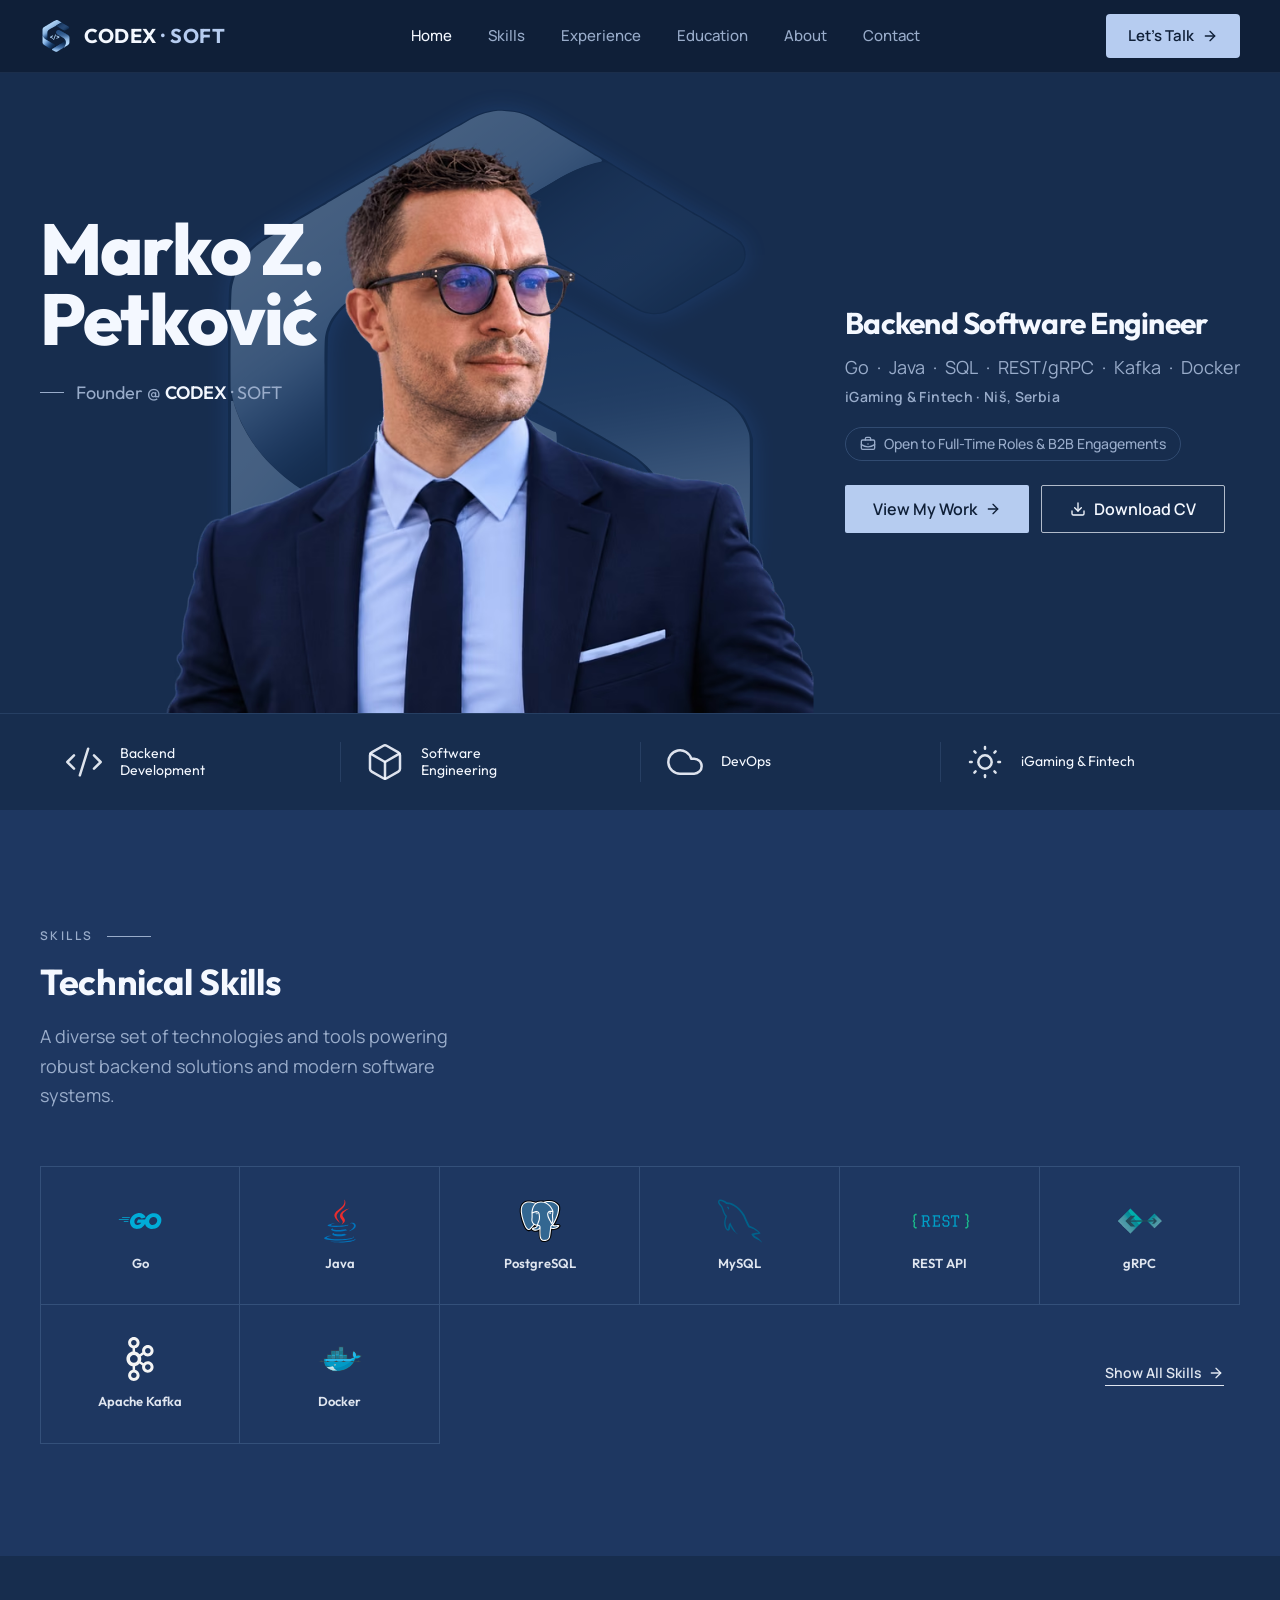
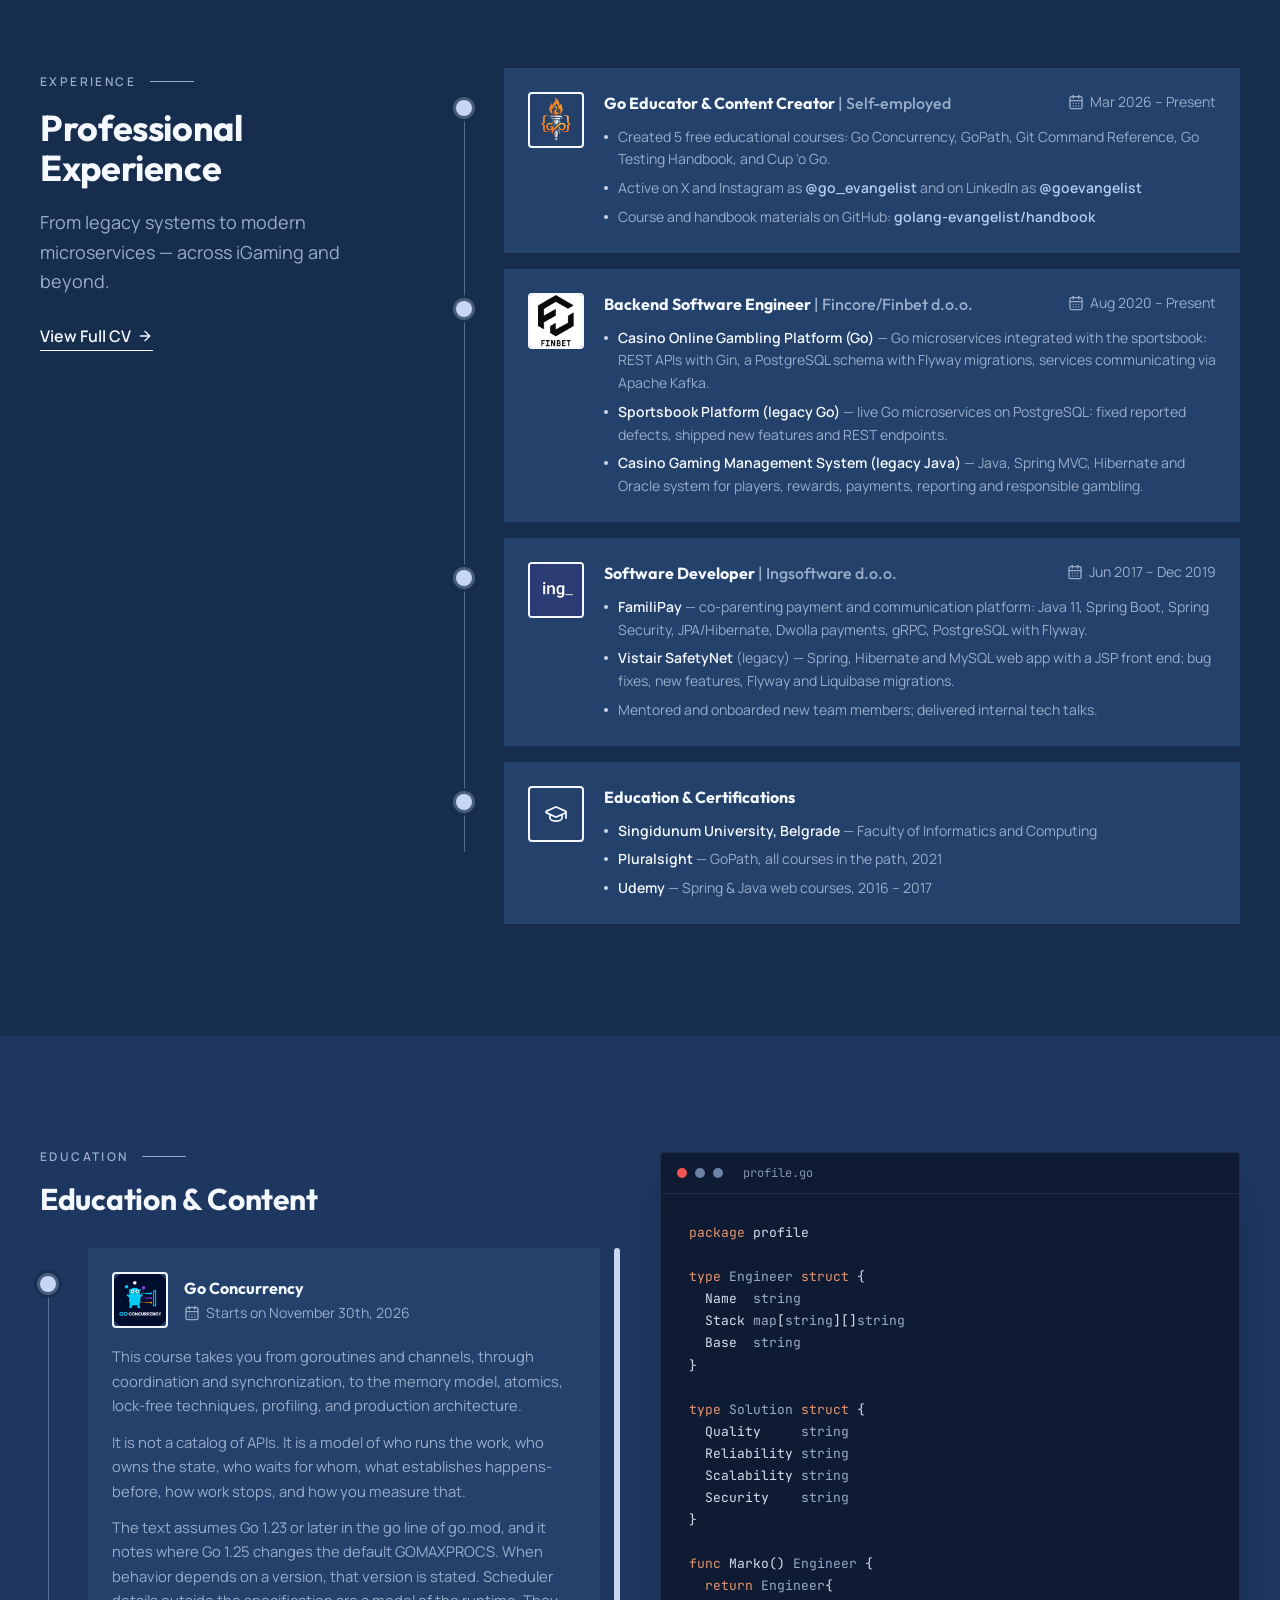
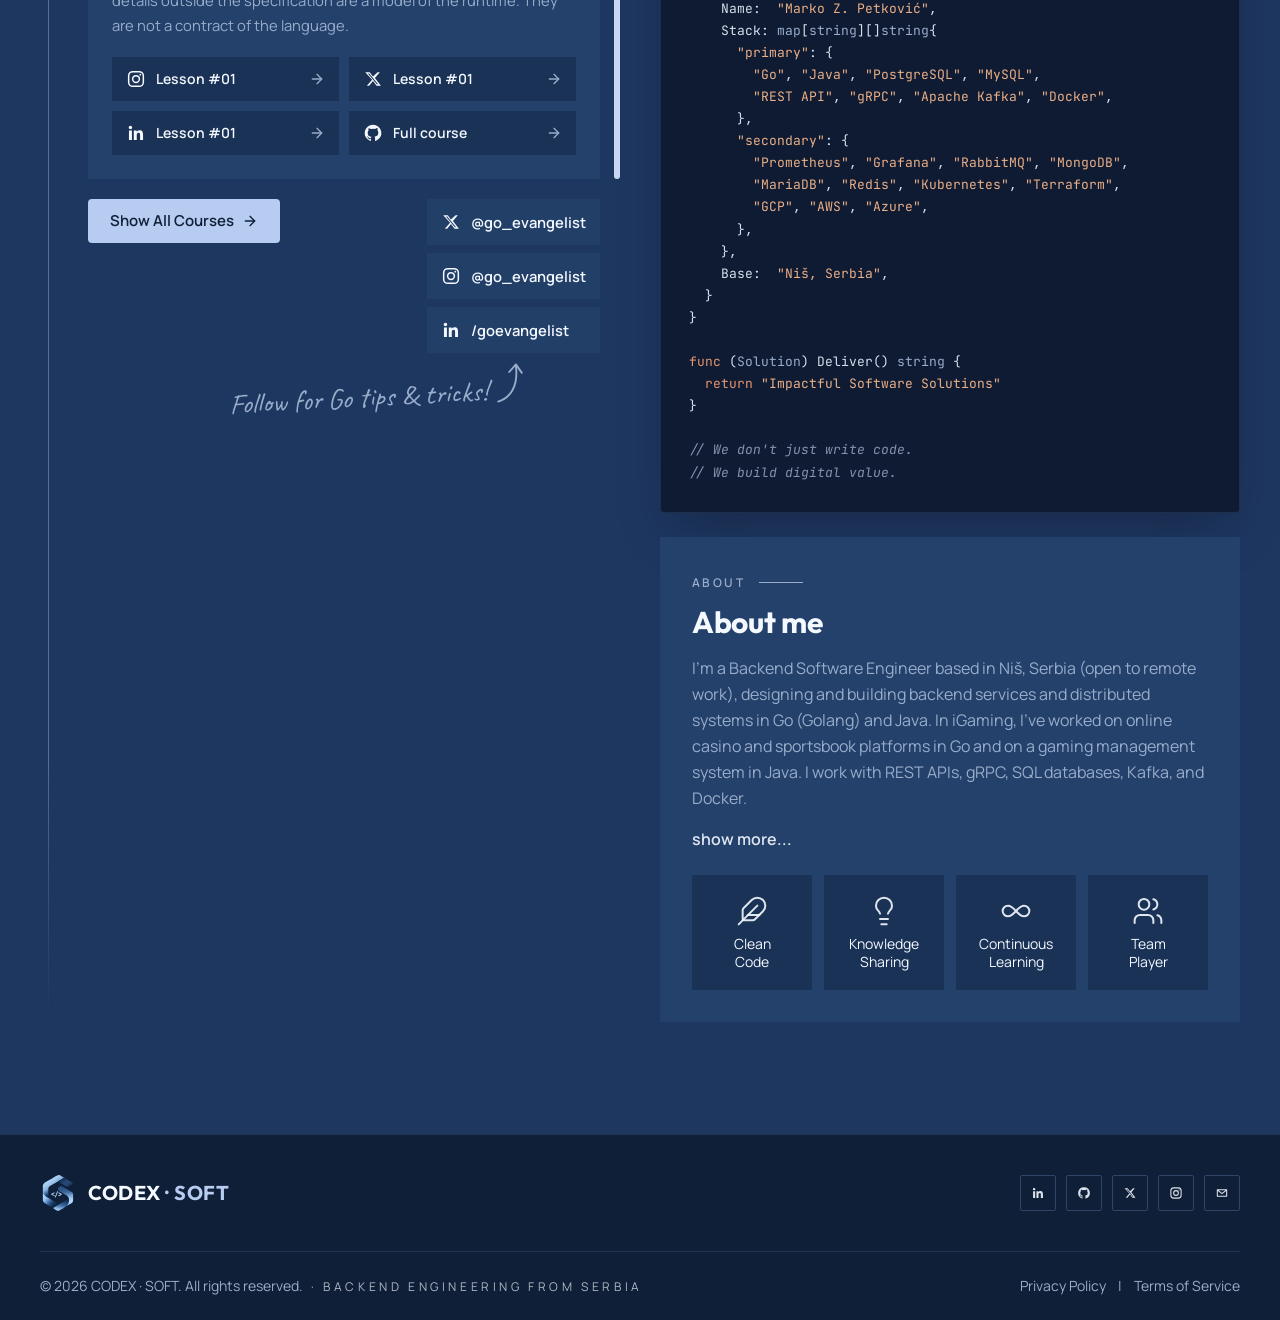
==== commit 74964d8d: "Refine SEO DEMO: profile.go stack map + solution.go, drop email/ContactPoint and Niš from JSON-LD, n" ====
--- a/index.html
+++ b/index.html
@@ -29,8 +29,8 @@
   <meta property="og:title" content="Marko Z. Petković — Go &amp; Java Backend Engineer | CODEX · SOFT">
   <meta property="og:description" content="Marko Z. Petković, Go (Golang) and Java backend engineer from Niš, Serbia. Kafka, REST/gRPC and SQL for iGaming and fintech. Founder of CODEX · SOFT.">
   <meta property="og:url" content="https://codexsoft-dev.github.io/">
-  <meta property="og:image" content="https://codexsoft-dev.github.io/images/brand/og-image.jpg">
-  <meta property="og:image:secure_url" content="https://codexsoft-dev.github.io/images/brand/og-image.jpg">
+  <meta property="og:image" content="https://codexsoft-dev.github.io/images/brand/og-image.jpg?v=20261128-1">
+  <meta property="og:image:secure_url" content="https://codexsoft-dev.github.io/images/brand/og-image.jpg?v=20261128-1">
   <meta property="og:image:type" content="image/jpeg">
   <meta property="og:image:width" content="1200">
   <meta property="og:image:height" content="630">
@@ -43,7 +43,7 @@
   <meta name="twitter:creator" content="@go_evangelist">
   <meta name="twitter:title" content="Marko Z. Petković — Go &amp; Java Backend Engineer | CODEX · SOFT">
   <meta name="twitter:description" content="Marko Z. Petković, Go (Golang) and Java backend engineer from Niš, Serbia. Kafka, REST/gRPC and SQL for iGaming and fintech. Founder of CODEX · SOFT.">
-  <meta name="twitter:image" content="https://codexsoft-dev.github.io/images/brand/og-image.jpg">
+  <meta name="twitter:image" content="https://codexsoft-dev.github.io/images/brand/og-image.jpg?v=20261128-1">
   <meta name="twitter:image:alt" content="Marko Z. Petković — Backend Software Engineer, Founder @ CODEX · SOFT">
   <script type="application/ld+json">
   {
@@ -130,7 +130,6 @@
           "Marko Z. Petkovic"
         ],
         "url": "https://codexsoft-dev.github.io/",
-        "email": "mailto:codex7soft@gmail.com",
         "image": {
           "@type": "ImageObject",
           "url": "https://codexsoft-dev.github.io/images/hero/marko-petkovic-portrait.png",
@@ -176,16 +175,7 @@
         ],
         "address": {
           "@type": "PostalAddress",
-          "addressLocality": "Niš",
           "addressCountry": "RS"
-        },
-        "homeLocation": {
-          "@type": "City",
-          "name": "Niš",
-          "containedInPlace": {
-            "@type": "Country",
-            "name": "Serbia"
-          }
         },
         "alumniOf": {
           "@type": "CollegeOrUniversity",
@@ -230,7 +220,7 @@
           "CODEX·SOFT",
           "Codex Soft"
         ],
-        "description": "Independent Software Engineering — backend development, software engineering and DevOps for iGaming and fintech, by Marko Z. Petković.",
+        "description": "Independent Software Engineering — backend development and software engineering for iGaming and fintech, by Marko Z. Petković.",
         "url": "https://codexsoft-dev.github.io/",
         "logo": {
           "@type": "ImageObject",
@@ -243,7 +233,6 @@
         "image": {
           "@id": "https://codexsoft-dev.github.io/#primaryimage"
         },
-        "email": "codex7soft@gmail.com",
         "founder": {
           "@id": "https://codexsoft-dev.github.io/#person"
         },
@@ -258,7 +247,6 @@
         "knowsAbout": [
           "Backend Development",
           "Software Engineering",
-          "DevOps",
           "iGaming",
           "Fintech",
           "Go (Golang)",
@@ -266,15 +254,6 @@
           "Apache Kafka",
           "Event-driven architecture"
         ],
-        "contactPoint": {
-          "@type": "ContactPoint",
-          "contactType": "sales",
-          "email": "codex7soft@gmail.com",
-          "availableLanguage": [
-            "English",
-            "Serbian"
-          ]
-        },
         "sameAs": [
           "https://www.linkedin.com/in/goevangelist",
           "https://github.com/golang-evangelist"
@@ -689,7 +668,7 @@
                   <ul class="mt-3 space-y-1.5 text-sm leading-relaxed text-muted-foreground">
                     <li class="flex gap-2.5">
                       <span aria-hidden="true" class="mt-[0.55rem] size-1 shrink-0 rounded-full bg-node"></span>
-                      <span><strong class="font-semibold text-foreground">Singidunum University, Belgrade</strong><span> — Faculty of Informatics and Computing, 2009 – 2015</span></span>
+                      <span><strong class="font-semibold text-foreground">Singidunum University, Belgrade</strong><span> — Faculty of Informatics and Computing</span></span>
                     </li>
                     <li class="flex gap-2.5">
                       <span aria-hidden="true" class="mt-[0.55rem] size-1 shrink-0 rounded-full bg-node"></span>
@@ -969,17 +948,41 @@
 
 <span class="text-code-keyword">type</span> <span class="text-muted-foreground">Engineer</span> <span class="text-code-keyword">struct</span> {
   Name  <span class="text-muted-foreground">string</span>
-  Stack <span class="text-muted-foreground">[]string</span>
+  Stack <span class="text-muted-foreground">map</span>[<span class="text-muted-foreground">string</span>][]<span class="text-muted-foreground">string</span>
   Base  <span class="text-muted-foreground">string</span>
+}
+
+<span class="text-code-keyword">type</span> <span class="text-muted-foreground">Solution</span> <span class="text-code-keyword">struct</span> {
+  Quality     <span class="text-muted-foreground">string</span>
+  Reliability <span class="text-muted-foreground">string</span>
+  Scalability <span class="text-muted-foreground">string</span>
+  Security    <span class="text-muted-foreground">string</span>
 }
 
 <span class="text-code-keyword">func</span> Marko() <span class="text-muted-foreground">Engineer</span> {
   <span class="text-code-keyword">return</span> <span class="text-muted-foreground">Engineer</span>{
-    <span class="text-code-string">"Marko Z. Petković"</span>,
-    []<span class="text-muted-foreground">string</span>{<span class="text-code-string">"Go"</span>, <span class="text-code-string">"Java"</span>, <span class="text-code-string">"SQL"</span>},
-    <span class="text-code-string">"Niš, Serbia"</span>,
+    Name:  <span class="text-code-string">"Marko Z. Petković"</span>,
+    Stack: <span class="text-muted-foreground">map</span>[<span class="text-muted-foreground">string</span>][]<span class="text-muted-foreground">string</span>{
+      <span class="text-code-string">"primary"</span>: {
+        <span class="text-code-string">"Go"</span>, <span class="text-code-string">"Java"</span>, <span class="text-code-string">"PostgreSQL"</span>, <span class="text-code-string">"MySQL"</span>,
+        <span class="text-code-string">"REST API"</span>, <span class="text-code-string">"gRPC"</span>, <span class="text-code-string">"Apache Kafka"</span>, <span class="text-code-string">"Docker"</span>,
+      },
+      <span class="text-code-string">"secondary"</span>: {
+        <span class="text-code-string">"Prometheus"</span>, <span class="text-code-string">"Grafana"</span>, <span class="text-code-string">"RabbitMQ"</span>, <span class="text-code-string">"MongoDB"</span>,
+        <span class="text-code-string">"MariaDB"</span>, <span class="text-code-string">"Redis"</span>, <span class="text-code-string">"Kubernetes"</span>, <span class="text-code-string">"Terraform"</span>,
+        <span class="text-code-string">"GCP"</span>, <span class="text-code-string">"AWS"</span>, <span class="text-code-string">"Azure"</span>,
+      },
+    },
+    Base:  <span class="text-code-string">"Niš, Serbia"</span>,
   }
-}</code></pre>
+}
+
+<span class="text-code-keyword">func</span> (<span class="text-muted-foreground">Solution</span>) Deliver() <span class="text-muted-foreground">string</span> {
+  <span class="text-code-keyword">return</span> <span class="text-code-string">"Impactful Software Solutions"</span>
+}
+
+<span class="italic text-code-comment">// We don't just write code.</span>
+<span class="italic text-code-comment">// We build digital value.</span></code></pre>
             </div>
             <article id="about" class="bg-card p-6 sm:p-8"><p class="eyebrow">About</p><h2 class="card-title mt-3">About me</h2><div class="mt-4 space-y-4 text-base leading-relaxed text-muted-foreground" data-reveal-host>
               <p>I’m a Backend Software Engineer based in Niš, Serbia (open to remote work), designing and building backend services and distributed systems in Go (Golang) and Java. In iGaming, I’ve worked on online casino and sportsbook platforms in Go and on a gaming management system in Java. I work with REST APIs, gRPC, SQL databases, Kafka, and Docker.</p>
@@ -1055,7 +1058,7 @@
               </a>
             </li>
             <li>
-              <a href="mailto:codex7soft@gmail.com" aria-label="Email CODEX · SOFT: codex7soft@gmail.com" class="grid size-9 place-items-center rounded-sm border border-border text-foreground/90 transition-colors hover:border-primary hover:text-primary">
+              <a href="mailto:codex7soft@gmail.com" aria-label="Email CODEX · SOFT" class="grid size-9 place-items-center rounded-sm border border-border text-foreground/90 transition-colors hover:border-primary hover:text-primary">
                 <svg class="size-3.5" viewBox="0 0 24 24" aria-hidden="true" fill="none" stroke="currentColor" stroke-width="1.8" stroke-linejoin="round"><path d="M4 6.5h16v11H4v-11zm0 0 8 6.5L20 6.5"></path></svg>
               </a>
             </li>
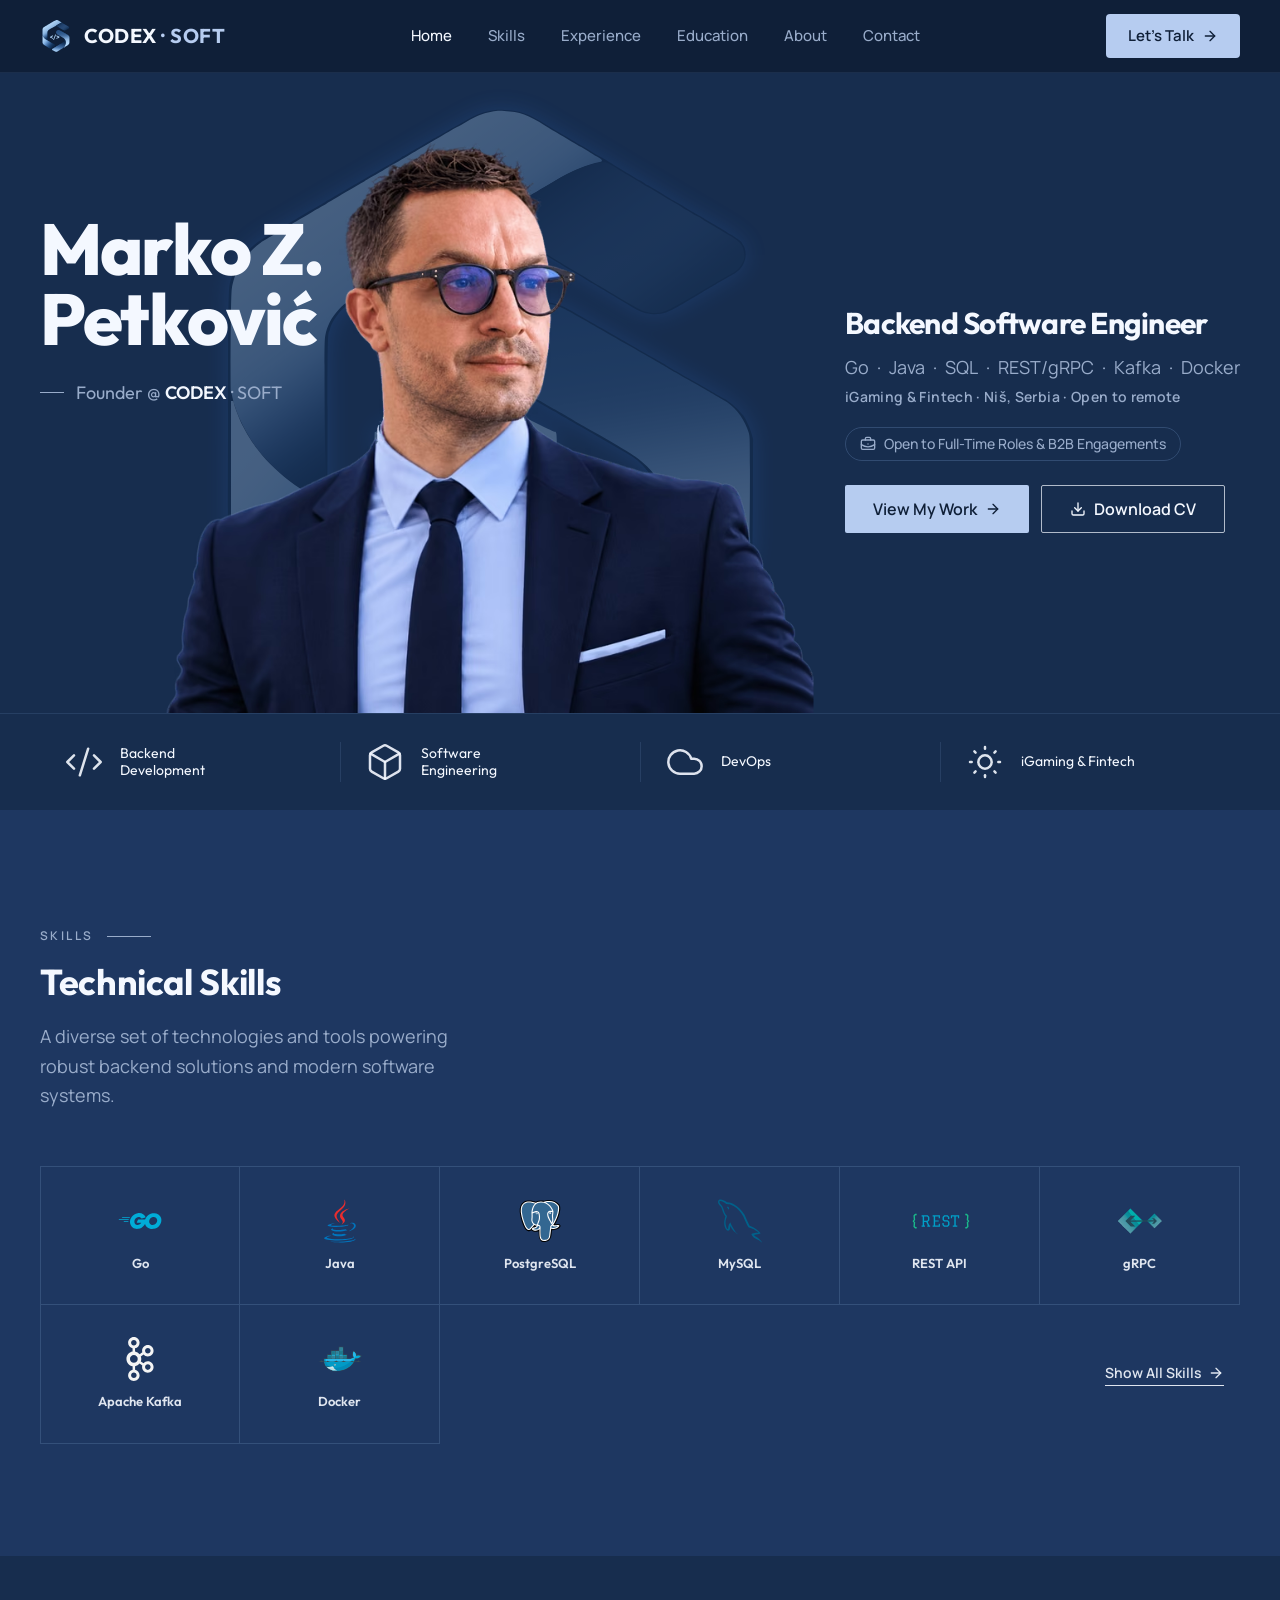
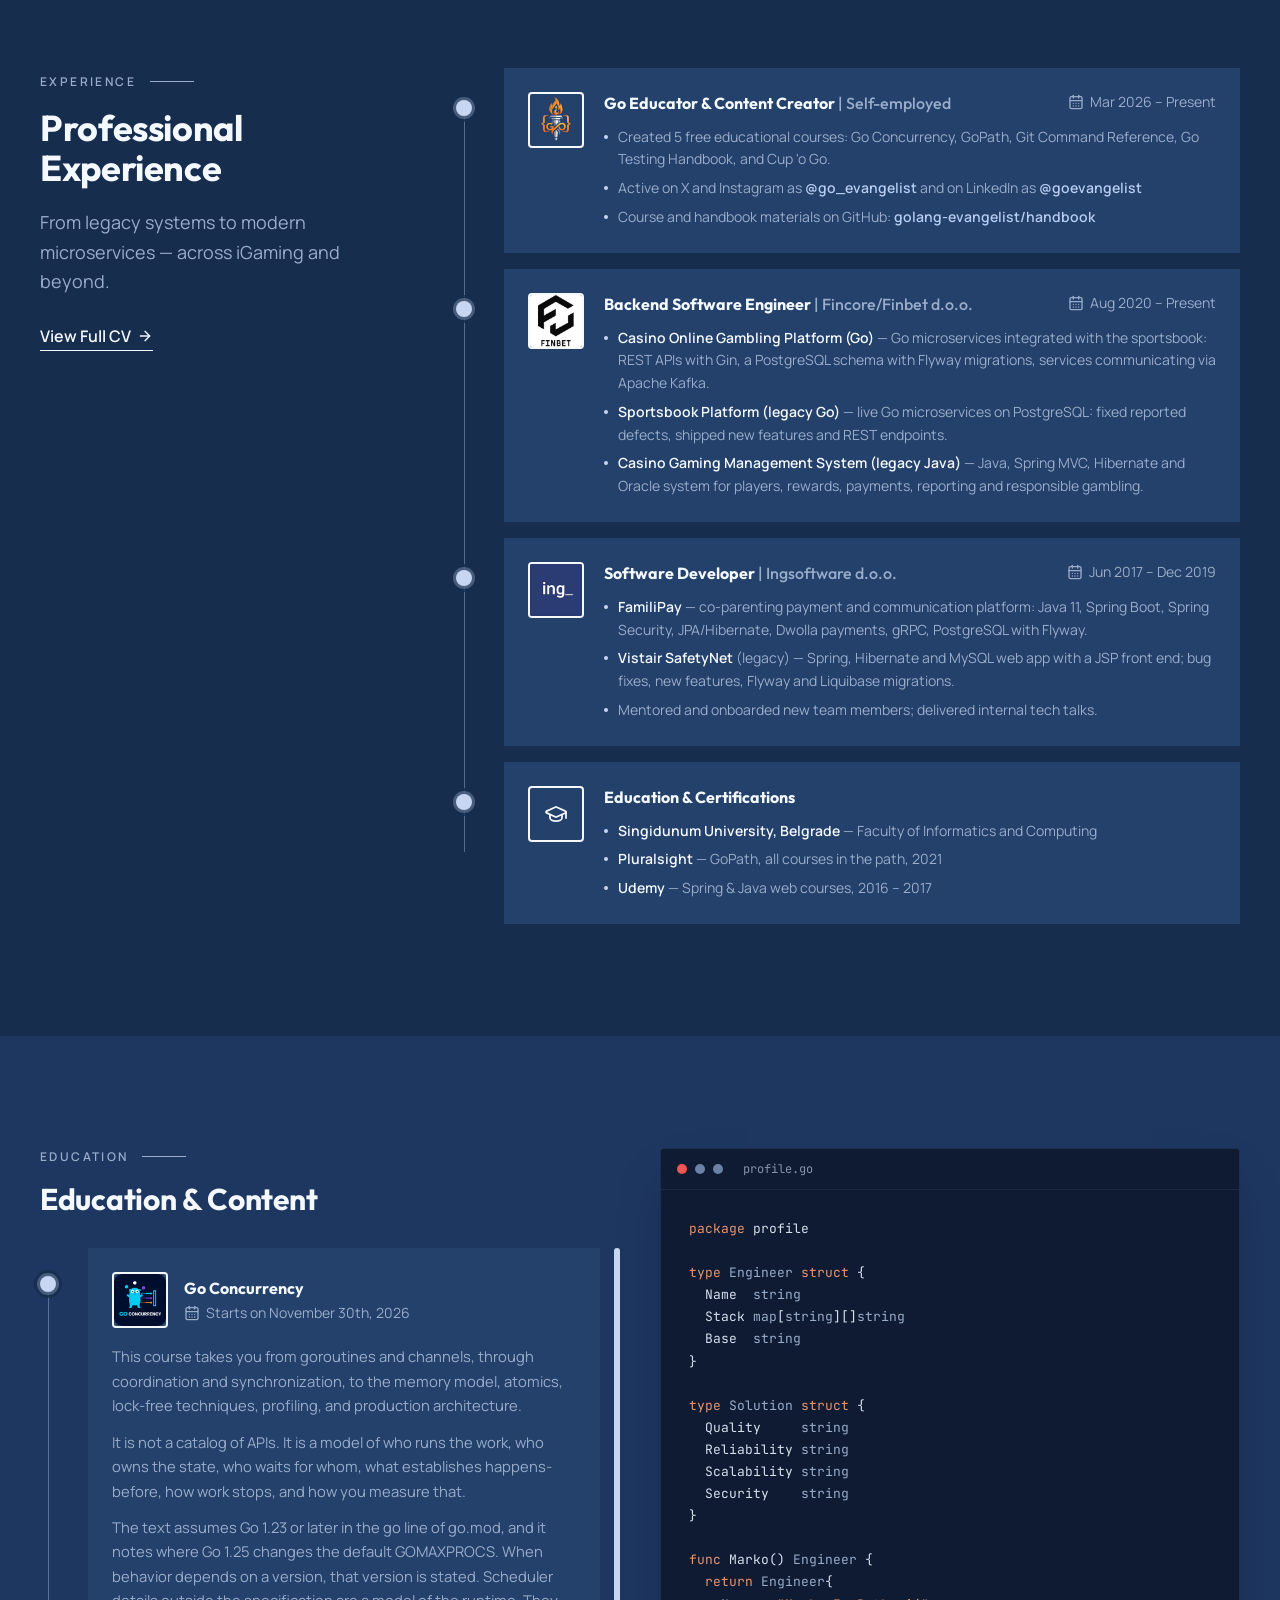
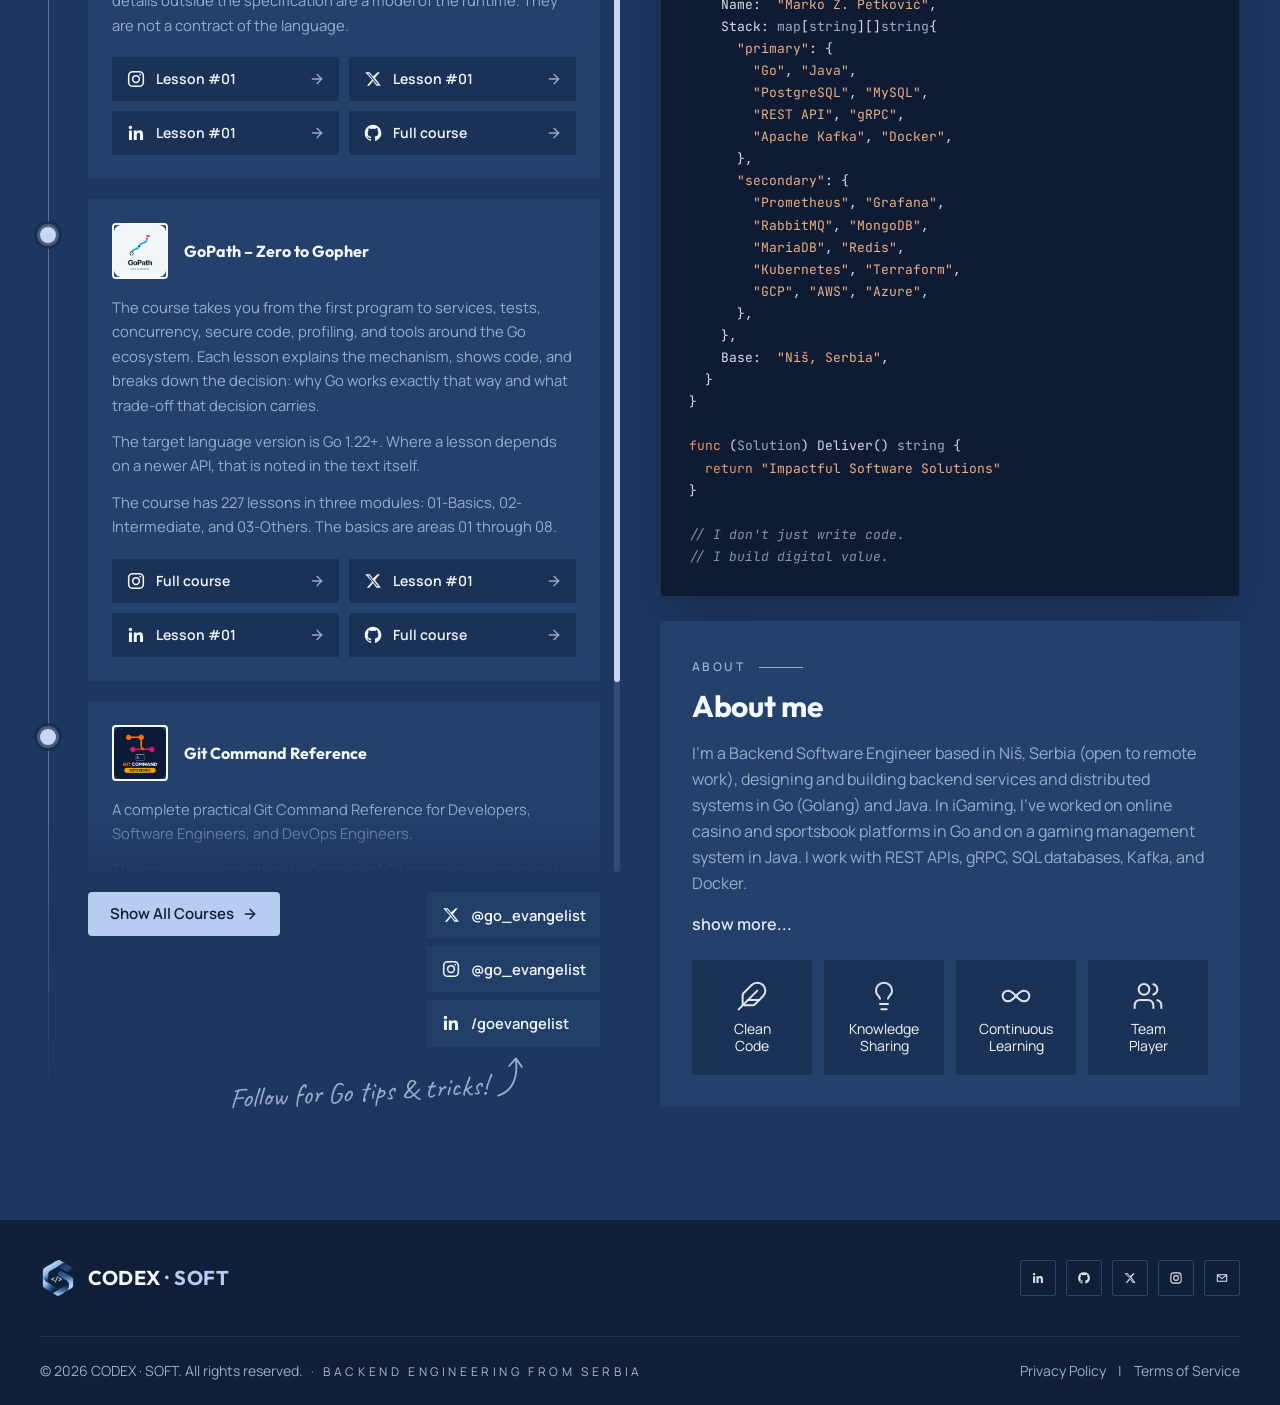
==== commit 214736c2: "Align Education section on desktop and refine profile.go for mobile - Stretch Education & Content on" ====
--- a/index.html
+++ b/index.html
@@ -436,7 +436,7 @@
             <span class="flex items-center gap-2"><span aria-hidden="true">·</span>REST/gRPC</span>
             <span class="flex items-center gap-2"><span aria-hidden="true">·</span>Kafka</span>
             <span class="flex items-center gap-2"><span aria-hidden="true">·</span>Docker</span>
-          </p><p class="mt-1.5 text-sm font-semibold tracking-wide text-muted-foreground">iGaming &amp; Fintech · Niš, Serbia</p><p class="mt-5 inline-flex items-center gap-2 rounded-full border border-border px-3.5 py-1.5 text-xs font-medium text-muted-foreground sm:text-sm"><svg xmlns="http://www.w3.org/2000/svg" width="24" height="24" viewBox="0 0 24 24" fill="none" stroke="currentColor" stroke-width="2" stroke-linecap="round" stroke-linejoin="round" class="lucide lucide-briefcase-business size-4" aria-hidden="true"><path d="M12 12h.01"></path><path d="M16 6V4a2 2 0 0 0-2-2h-4a2 2 0 0 0-2 2v2"></path><path d="M22 13a18.15 18.15 0 0 1-20 0"></path><rect width="20" height="14" x="2" y="6" rx="2"></rect></svg>Open to Full-Time Roles &amp; B2B Engagements</p><div class="mt-6 hidden lg:block">
+          </p><p class="mt-1.5 text-sm font-semibold tracking-wide text-muted-foreground">iGaming &amp; Fintech · Niš, Serbia · Open to remote</p><p class="mt-5 inline-flex items-center gap-2 rounded-full border border-border px-3.5 py-1.5 text-xs font-medium text-muted-foreground sm:text-sm"><svg xmlns="http://www.w3.org/2000/svg" width="24" height="24" viewBox="0 0 24 24" fill="none" stroke="currentColor" stroke-width="2" stroke-linecap="round" stroke-linejoin="round" class="lucide lucide-briefcase-business size-4" aria-hidden="true"><path d="M12 12h.01"></path><path d="M16 6V4a2 2 0 0 0-2-2h-4a2 2 0 0 0-2 2v2"></path><path d="M22 13a18.15 18.15 0 0 1-20 0"></path><rect width="20" height="14" x="2" y="6" rx="2"></rect></svg>Open to Full-Time Roles &amp; B2B Engagements</p><div class="mt-6 hidden lg:block">
             <div class="flex flex-wrap items-center gap-3">
               <a href="#experience" class="inline-flex items-center justify-center gap-2 whitespace-nowrap cursor-pointer transition-colors focus-visible:outline-none focus-visible:ring-1 focus-visible:ring-ring disabled:pointer-events-none disabled:opacity-50 disabled:cursor-not-allowed [&amp;_svg]:pointer-events-none [&amp;_svg]:size-4 [&amp;_svg]:shrink-0 rounded-sm bg-primary font-semibold text-primary-foreground hover:bg-primary-glow h-12 px-7 text-base">View My Work <svg xmlns="http://www.w3.org/2000/svg" width="24" height="24" viewBox="0 0 24 24" fill="none" stroke="currentColor" stroke-width="2" stroke-linecap="round" stroke-linejoin="round" class="lucide lucide-arrow-right" aria-hidden="true"><path d="M5 12h14"></path><path d="m12 5 7 7-7 7"></path></svg></a>
               <a href="#experience" class="inline-flex items-center justify-center gap-2 whitespace-nowrap cursor-pointer transition-colors focus-visible:outline-none focus-visible:ring-1 focus-visible:ring-ring disabled:pointer-events-none disabled:opacity-50 disabled:cursor-not-allowed [&amp;_svg]:pointer-events-none [&amp;_svg]:size-4 [&amp;_svg]:shrink-0 rounded-sm border border-foreground/70 font-semibold text-foreground hover:bg-foreground/10 h-12 px-7 text-base"><svg xmlns="http://www.w3.org/2000/svg" width="24" height="24" viewBox="0 0 24 24" fill="none" stroke="currentColor" stroke-width="2" stroke-linecap="round" stroke-linejoin="round" class="lucide lucide-download" aria-hidden="true"><path d="M12 15V3"></path><path d="M21 15v4a2 2 0 0 1-2 2H5a2 2 0 0 1-2-2v-4"></path><path d="m7 10 5 5 5-5"></path></svg> Download CV</a>
@@ -936,8 +936,8 @@
               </div>
             </div>
           </div>
-          <div class="min-w-0 space-y-6 lg:pt-1">
-            <div class="overflow-hidden rounded-md border border-border/50 bg-code shadow-2xl">
+          <div class="profile-col min-w-0 space-y-6 lg:pt-1">
+            <div class="profile-ide overflow-x-auto rounded-md border border-border/50 bg-code shadow-2xl">
               <div class="flex items-center gap-2 border-b border-border/40 px-4 py-3">
                 <span class="size-2.5 rounded-full bg-window-red"></span>
                 <span class="size-2.5 rounded-full bg-window-dot"></span>
@@ -964,12 +964,16 @@
     Name:  <span class="text-code-string">"Marko Z. Petković"</span>,
     Stack: <span class="text-muted-foreground">map</span>[<span class="text-muted-foreground">string</span>][]<span class="text-muted-foreground">string</span>{
       <span class="text-code-string">"primary"</span>: {
-        <span class="text-code-string">"Go"</span>, <span class="text-code-string">"Java"</span>, <span class="text-code-string">"PostgreSQL"</span>, <span class="text-code-string">"MySQL"</span>,
-        <span class="text-code-string">"REST API"</span>, <span class="text-code-string">"gRPC"</span>, <span class="text-code-string">"Apache Kafka"</span>, <span class="text-code-string">"Docker"</span>,
+        <span class="text-code-string">"Go"</span>, <span class="text-code-string">"Java"</span>,
+        <span class="text-code-string">"PostgreSQL"</span>, <span class="text-code-string">"MySQL"</span>,
+        <span class="text-code-string">"REST API"</span>, <span class="text-code-string">"gRPC"</span>,
+        <span class="text-code-string">"Apache Kafka"</span>, <span class="text-code-string">"Docker"</span>,
       },
       <span class="text-code-string">"secondary"</span>: {
-        <span class="text-code-string">"Prometheus"</span>, <span class="text-code-string">"Grafana"</span>, <span class="text-code-string">"RabbitMQ"</span>, <span class="text-code-string">"MongoDB"</span>,
-        <span class="text-code-string">"MariaDB"</span>, <span class="text-code-string">"Redis"</span>, <span class="text-code-string">"Kubernetes"</span>, <span class="text-code-string">"Terraform"</span>,
+        <span class="text-code-string">"Prometheus"</span>, <span class="text-code-string">"Grafana"</span>,
+        <span class="text-code-string">"RabbitMQ"</span>, <span class="text-code-string">"MongoDB"</span>,
+        <span class="text-code-string">"MariaDB"</span>, <span class="text-code-string">"Redis"</span>,
+        <span class="text-code-string">"Kubernetes"</span>, <span class="text-code-string">"Terraform"</span>,
         <span class="text-code-string">"GCP"</span>, <span class="text-code-string">"AWS"</span>, <span class="text-code-string">"Azure"</span>,
       },
     },
@@ -981,8 +985,8 @@
   <span class="text-code-keyword">return</span> <span class="text-code-string">"Impactful Software Solutions"</span>
 }
 
-<span class="italic text-code-comment">// We don't just write code.</span>
-<span class="italic text-code-comment">// We build digital value.</span></code></pre>
+<span class="italic text-code-comment">// I don't just write code.</span>
+<span class="italic text-code-comment">// I build digital value.</span></code></pre>
             </div>
             <article id="about" class="bg-card p-6 sm:p-8"><p class="eyebrow">About</p><h2 class="card-title mt-3">About me</h2><div class="mt-4 space-y-4 text-base leading-relaxed text-muted-foreground" data-reveal-host>
               <p>I’m a Backend Software Engineer based in Niš, Serbia (open to remote work), designing and building backend services and distributed systems in Go (Golang) and Java. In iGaming, I’ve worked on online casino and sportsbook platforms in Go and on a gaming management system in Java. I work with REST APIs, gRPC, SQL databases, Kafka, and Docker.</p>
--- a/css/style.css
+++ b/css/style.css
@@ -4844,3 +4844,35 @@
     scroll-behavior: auto !important;
   }
 }
+
+/* ------------------------------------------------------------------------
+ * Education & Content, desktop (from 1024px): the section spans from the top
+ * of the profile.go card to the bottom of "About me". The course window takes
+ * all the height left over by the buttons/links below it (js/script.js, section
+ * 5, reveals as many courses as it takes to fill it and follows About me when
+ * it grows or folds).
+ * ---------------------------------------------------------------------- */
+@media (min-width: 64rem) {
+  .profile-col {
+    padding-top: 0;
+  }
+  .edu-bottom {
+    grid-template-rows: minmax(0, 1fr) auto auto;
+  }
+  .edu-list > [data-courses-list] {
+    flex: 1 1 0%;
+  }
+}
+
+/* profile.go IDE card: allow horizontal scroll instead of clipping long lines
+ * (safety net on very narrow screens). Tighter pre padding below 640px so the
+ * longest remaining line still fits at 360px. */
+.profile-ide {
+  overflow-y: hidden;
+}
+@media (max-width: 39.99rem) {
+  .profile-ide pre {
+    padding-left: 0.875rem;
+    padding-right: 0.875rem;
+  }
+}
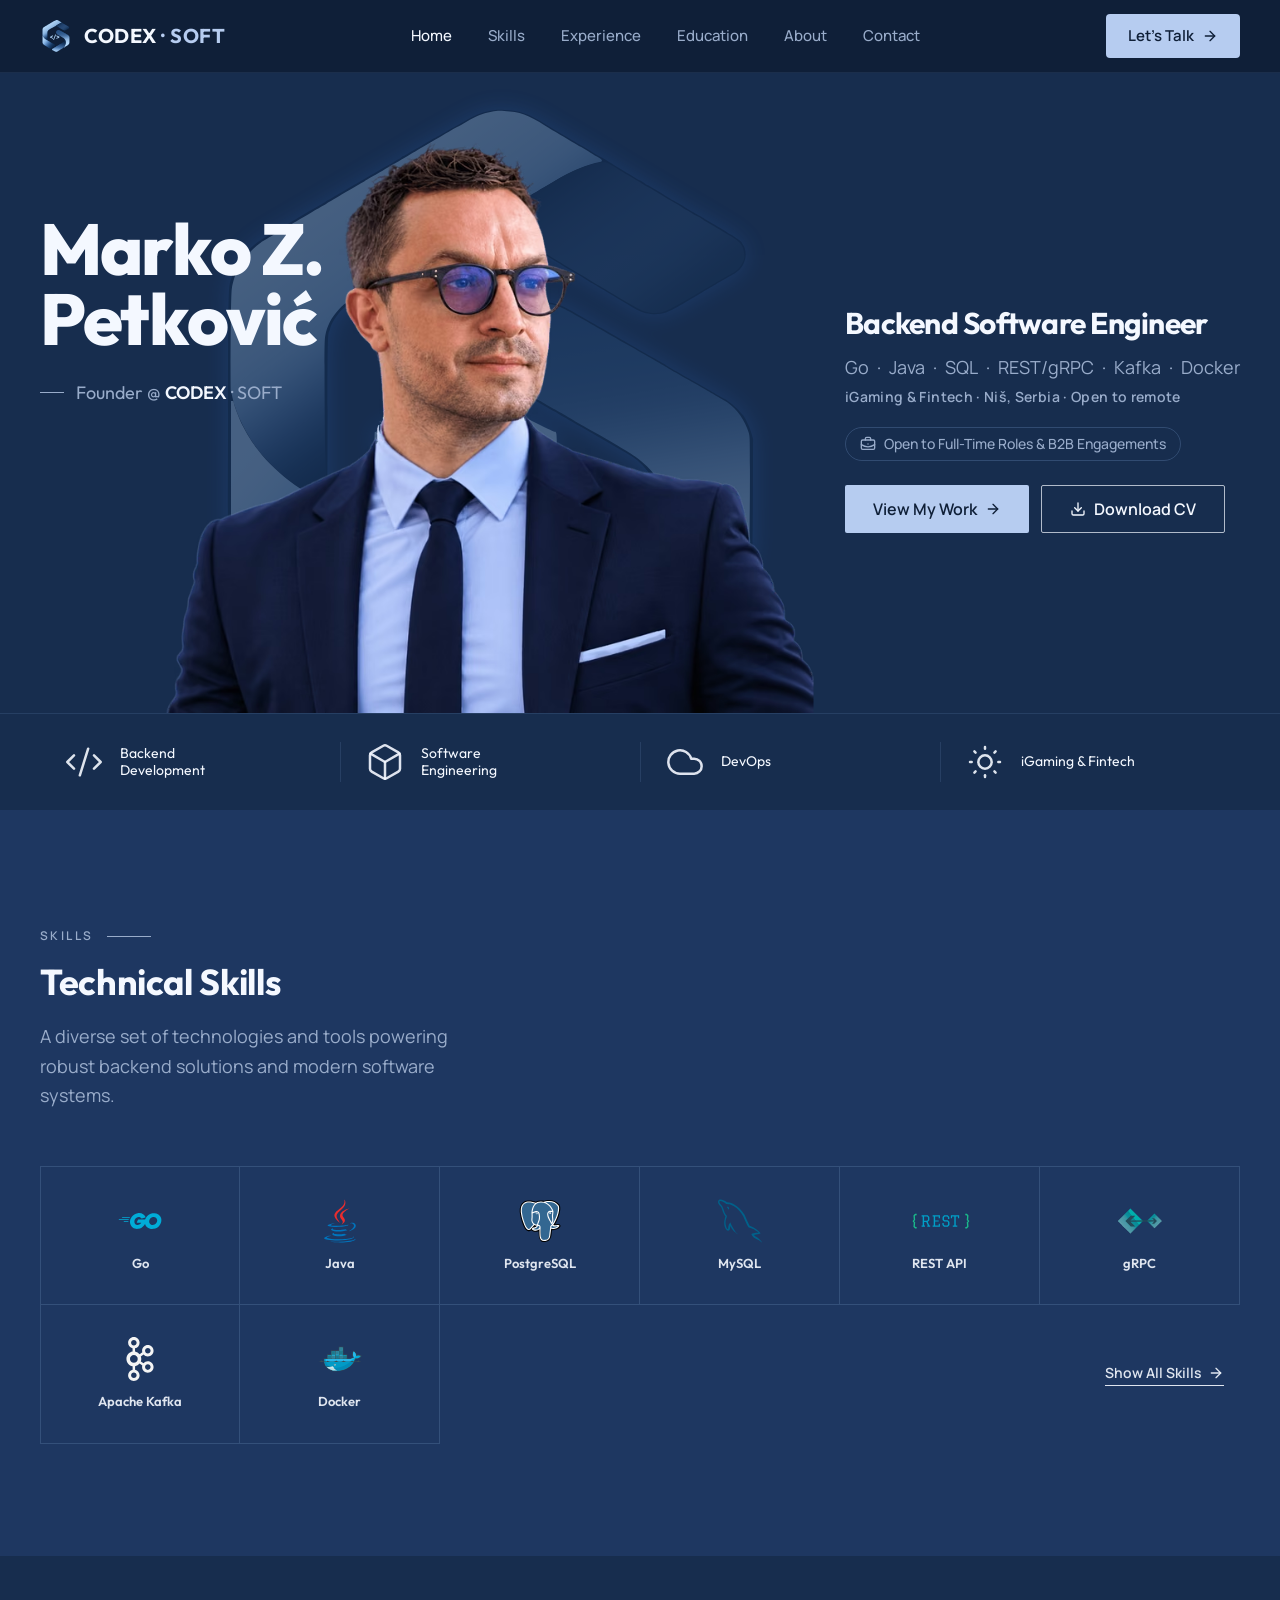
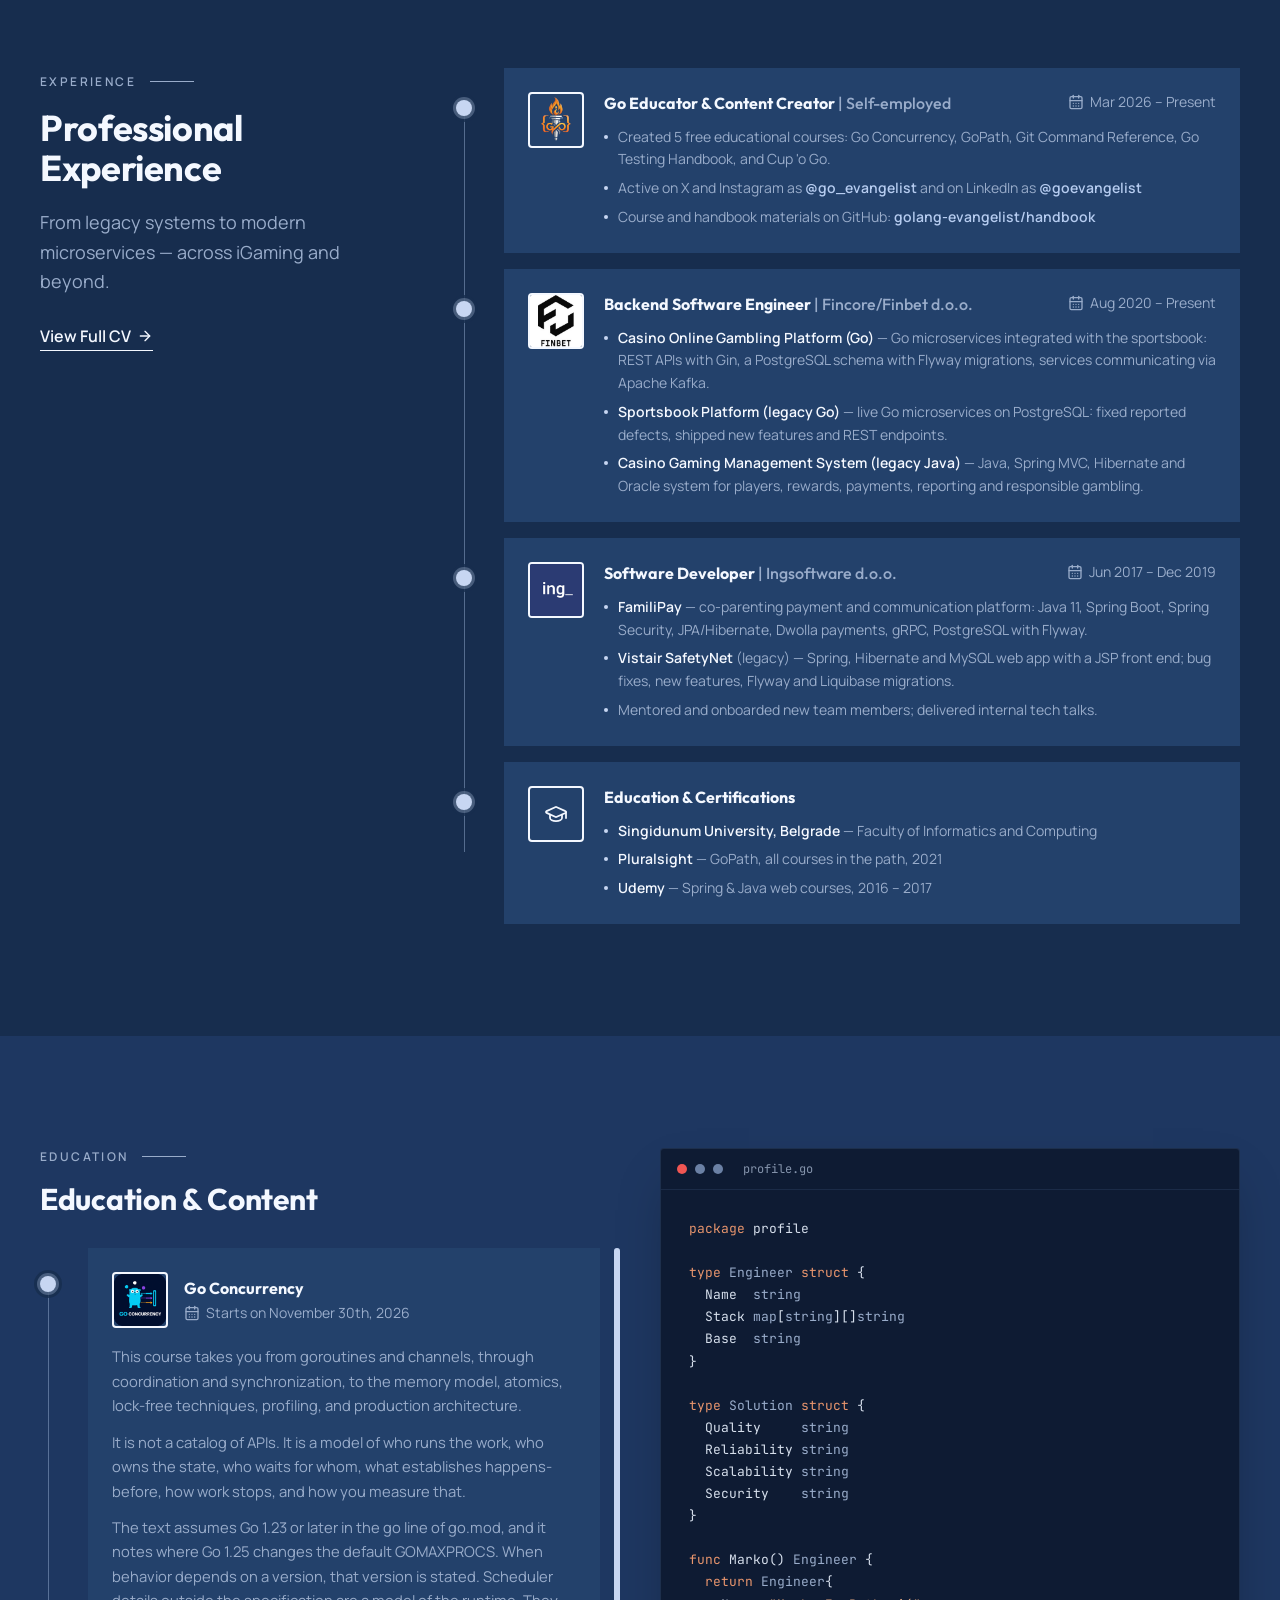
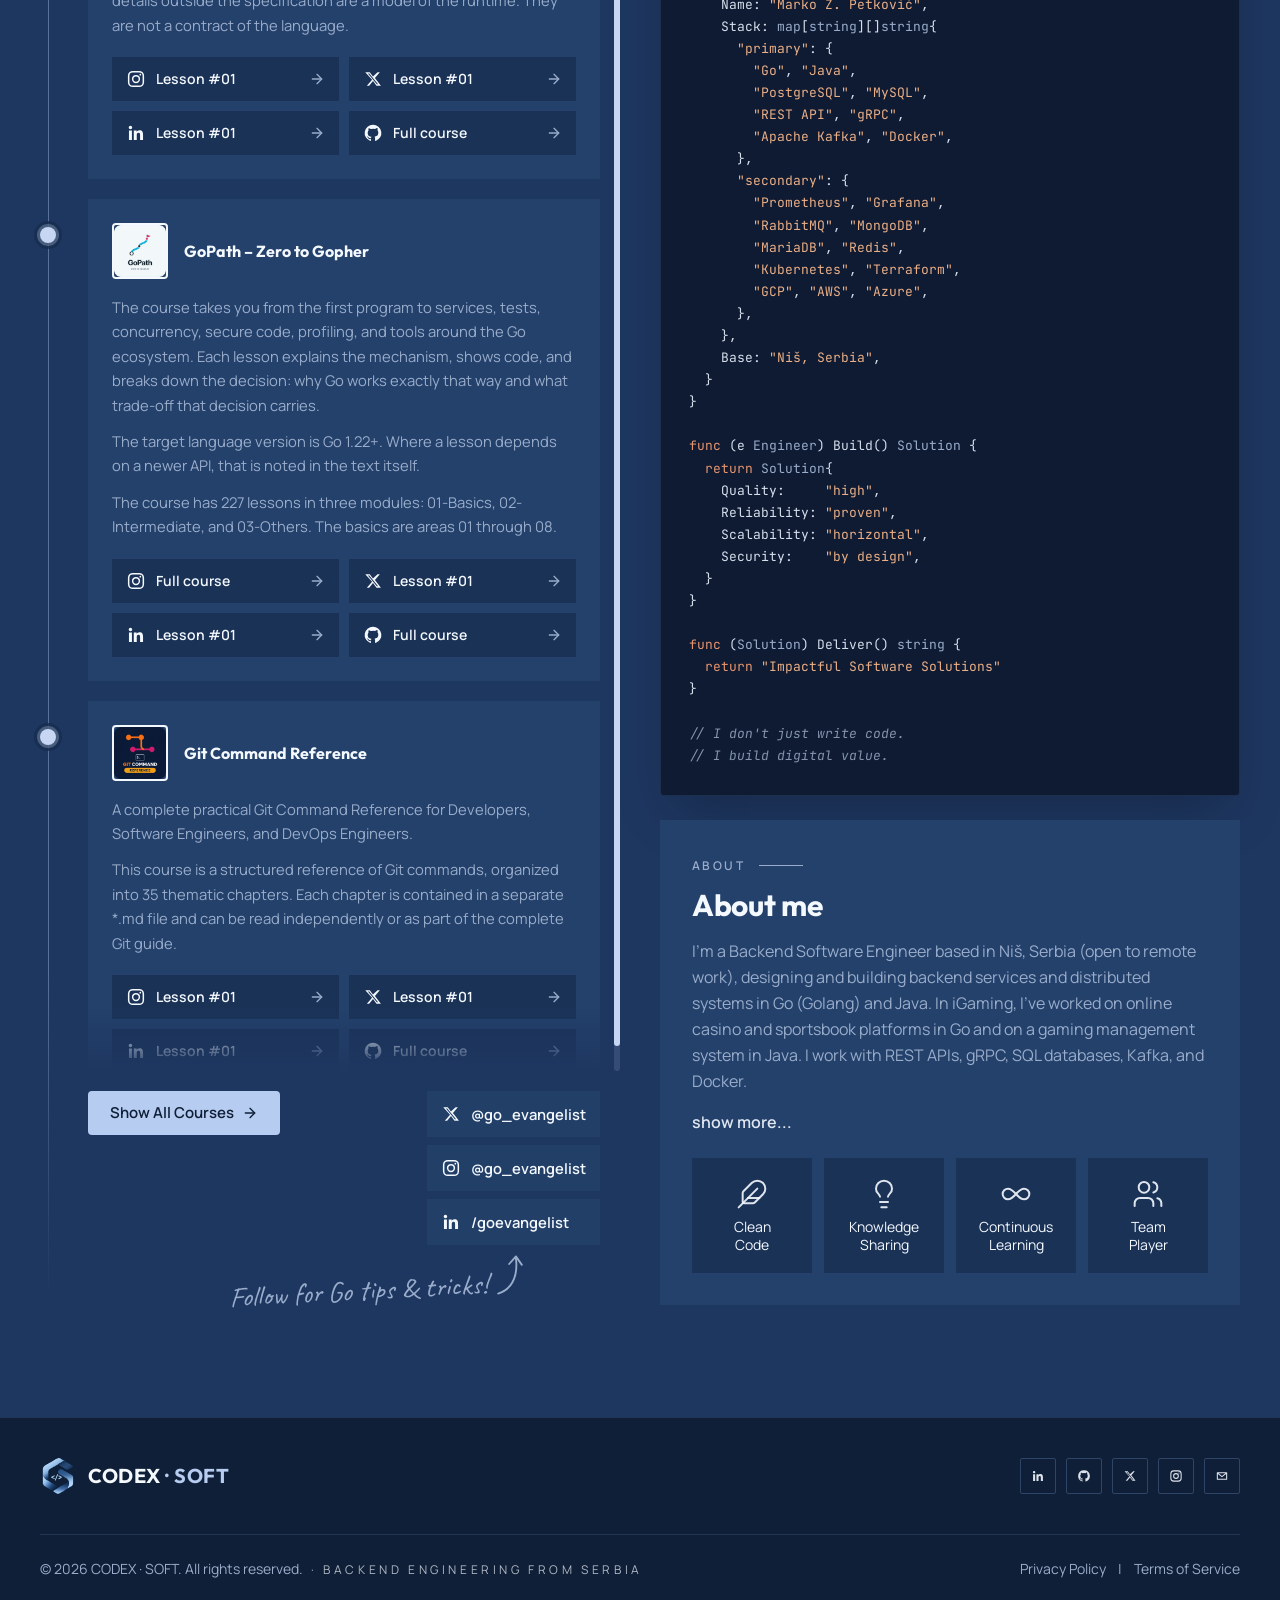
==== commit 6f522dd3: "Add Engineer.Build() and fix gofmt spacing in profile.go - Add Engineer.Build() so Engineer and Solu" ====
--- a/index.html
+++ b/index.html
@@ -961,7 +961,7 @@
 
 <span class="text-code-keyword">func</span> Marko() <span class="text-muted-foreground">Engineer</span> {
   <span class="text-code-keyword">return</span> <span class="text-muted-foreground">Engineer</span>{
-    Name:  <span class="text-code-string">"Marko Z. Petković"</span>,
+    Name: <span class="text-code-string">"Marko Z. Petković"</span>,
     Stack: <span class="text-muted-foreground">map</span>[<span class="text-muted-foreground">string</span>][]<span class="text-muted-foreground">string</span>{
       <span class="text-code-string">"primary"</span>: {
         <span class="text-code-string">"Go"</span>, <span class="text-code-string">"Java"</span>,
@@ -977,7 +977,16 @@
         <span class="text-code-string">"GCP"</span>, <span class="text-code-string">"AWS"</span>, <span class="text-code-string">"Azure"</span>,
       },
     },
-    Base:  <span class="text-code-string">"Niš, Serbia"</span>,
+    Base: <span class="text-code-string">"Niš, Serbia"</span>,
+  }
+}
+
+<span class="text-code-keyword">func</span> (e <span class="text-muted-foreground">Engineer</span>) Build() <span class="text-muted-foreground">Solution</span> {
+  <span class="text-code-keyword">return</span> <span class="text-muted-foreground">Solution</span>{
+    Quality:     <span class="text-code-string">"high"</span>,
+    Reliability: <span class="text-code-string">"proven"</span>,
+    Scalability: <span class="text-code-string">"horizontal"</span>,
+    Security:    <span class="text-code-string">"by design"</span>,
   }
 }
 
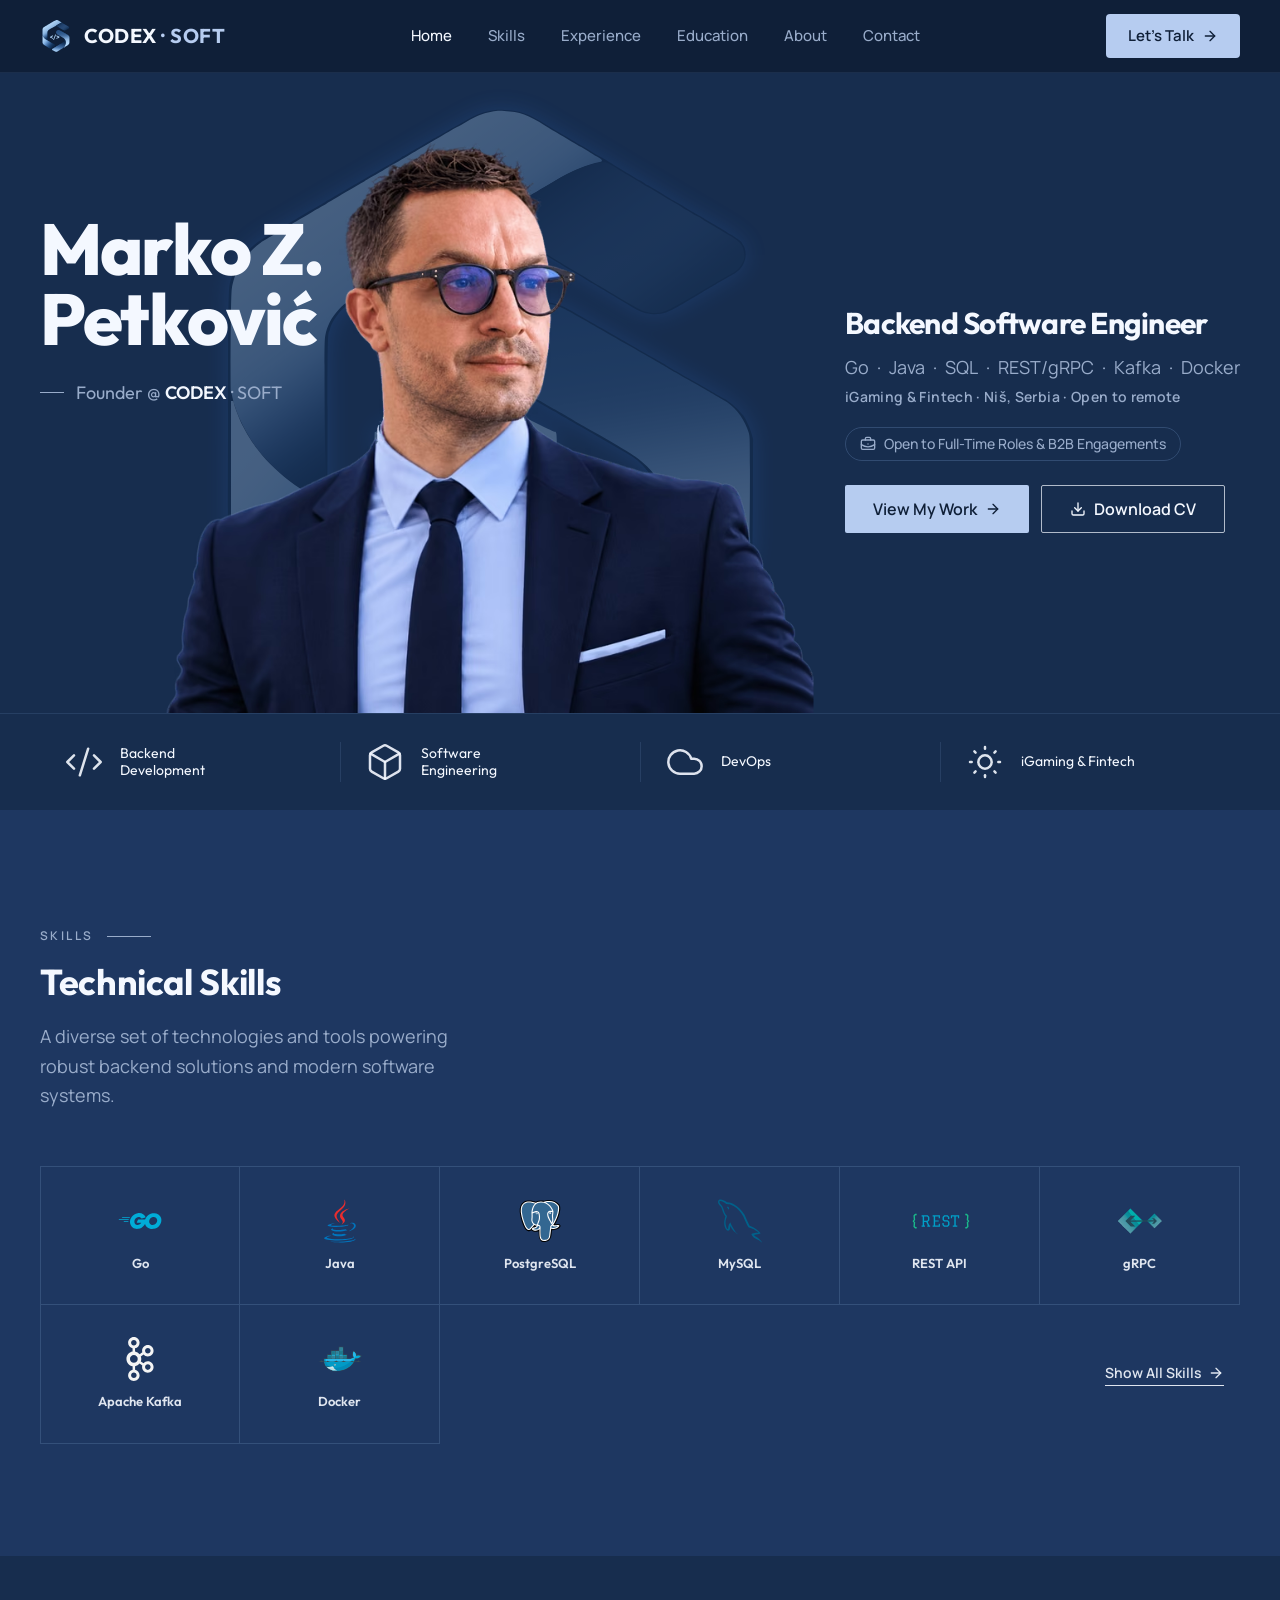
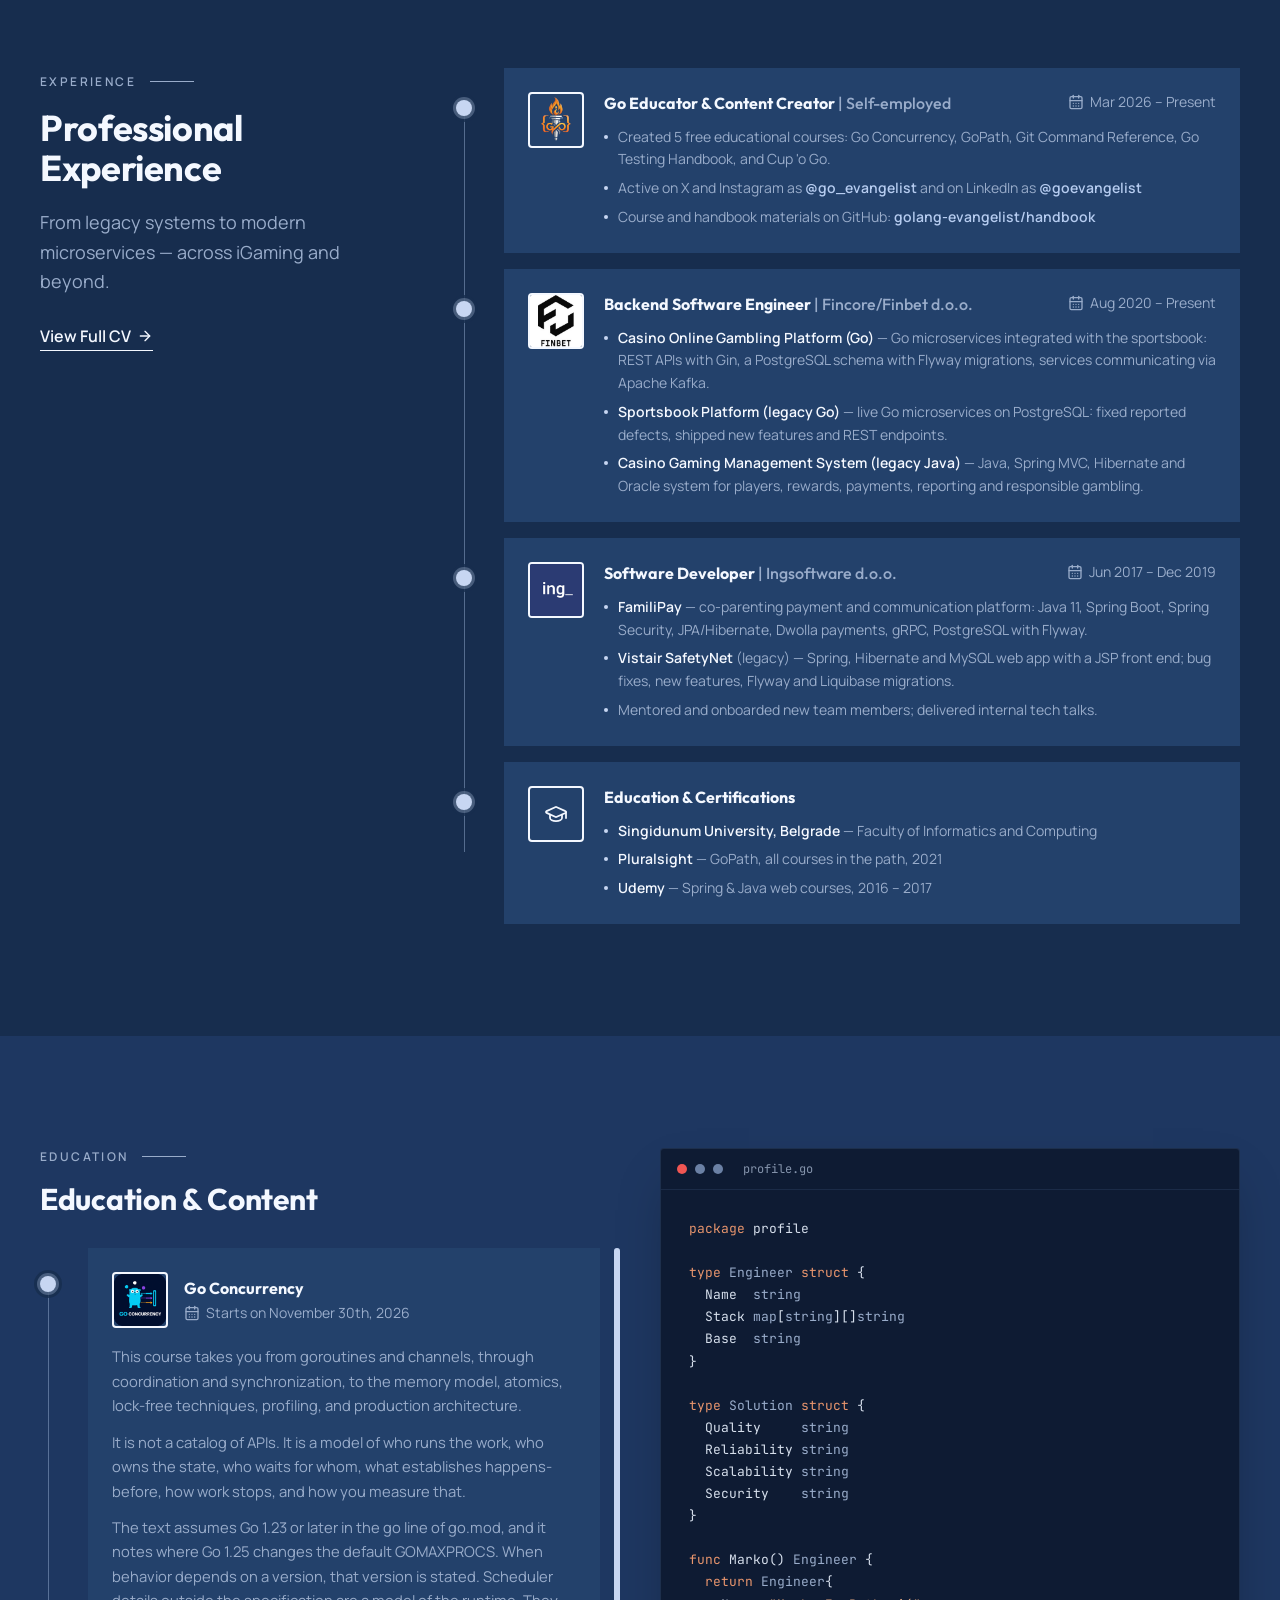
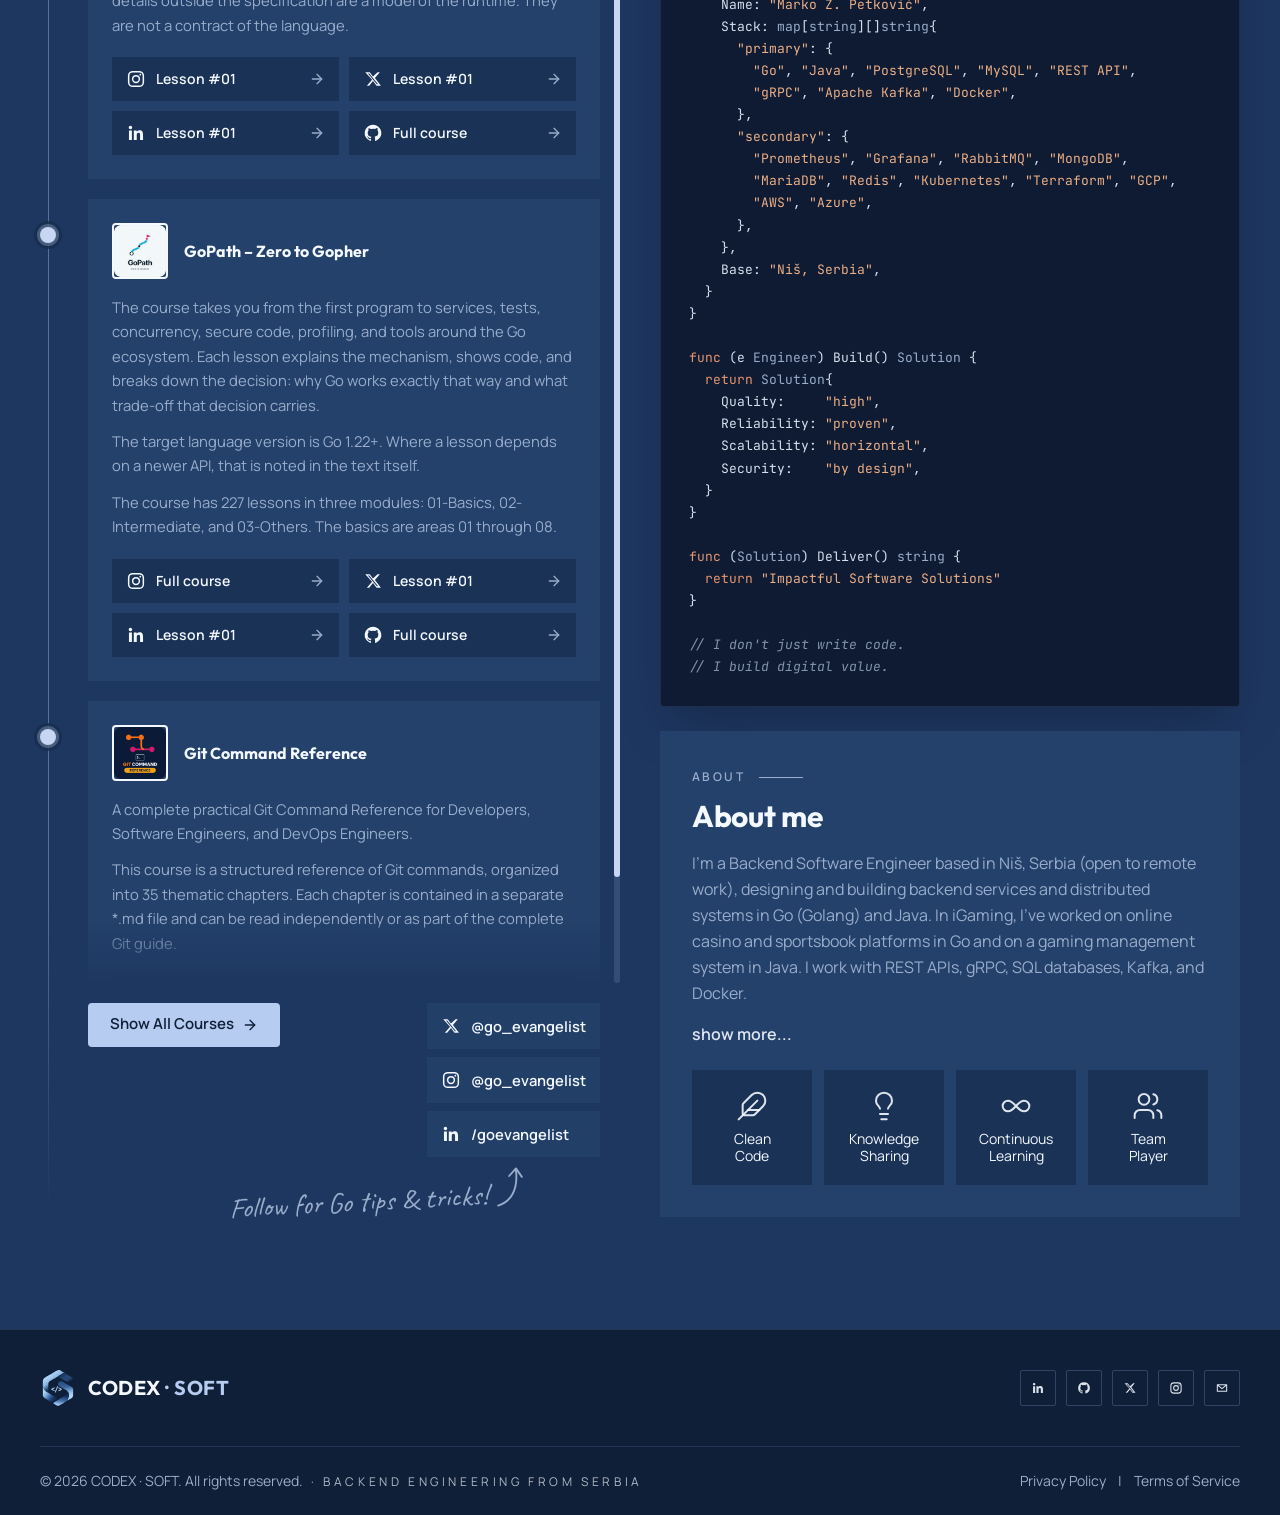
==== commit 62e850a3: "Wrap profile.go stack items to fill the IDE card width - Revert font scaling; pack primary/secondary" ====
--- a/index.html
+++ b/index.html
@@ -964,18 +964,18 @@
     Name: <span class="text-code-string">"Marko Z. Petković"</span>,
     Stack: <span class="text-muted-foreground">map</span>[<span class="text-muted-foreground">string</span>][]<span class="text-muted-foreground">string</span>{
       <span class="text-code-string">"primary"</span>: {
-        <span class="text-code-string">"Go"</span>, <span class="text-code-string">"Java"</span>,
+<span data-stack="primary">        <span class="text-code-string">"Go"</span>, <span class="text-code-string">"Java"</span>,
         <span class="text-code-string">"PostgreSQL"</span>, <span class="text-code-string">"MySQL"</span>,
         <span class="text-code-string">"REST API"</span>, <span class="text-code-string">"gRPC"</span>,
         <span class="text-code-string">"Apache Kafka"</span>, <span class="text-code-string">"Docker"</span>,
-      },
+</span>      },
       <span class="text-code-string">"secondary"</span>: {
-        <span class="text-code-string">"Prometheus"</span>, <span class="text-code-string">"Grafana"</span>,
+<span data-stack="secondary">        <span class="text-code-string">"Prometheus"</span>, <span class="text-code-string">"Grafana"</span>,
         <span class="text-code-string">"RabbitMQ"</span>, <span class="text-code-string">"MongoDB"</span>,
         <span class="text-code-string">"MariaDB"</span>, <span class="text-code-string">"Redis"</span>,
         <span class="text-code-string">"Kubernetes"</span>, <span class="text-code-string">"Terraform"</span>,
         <span class="text-code-string">"GCP"</span>, <span class="text-code-string">"AWS"</span>, <span class="text-code-string">"Azure"</span>,
-      },
+</span>      },
     },
     Base: <span class="text-code-string">"Niš, Serbia"</span>,
   }
